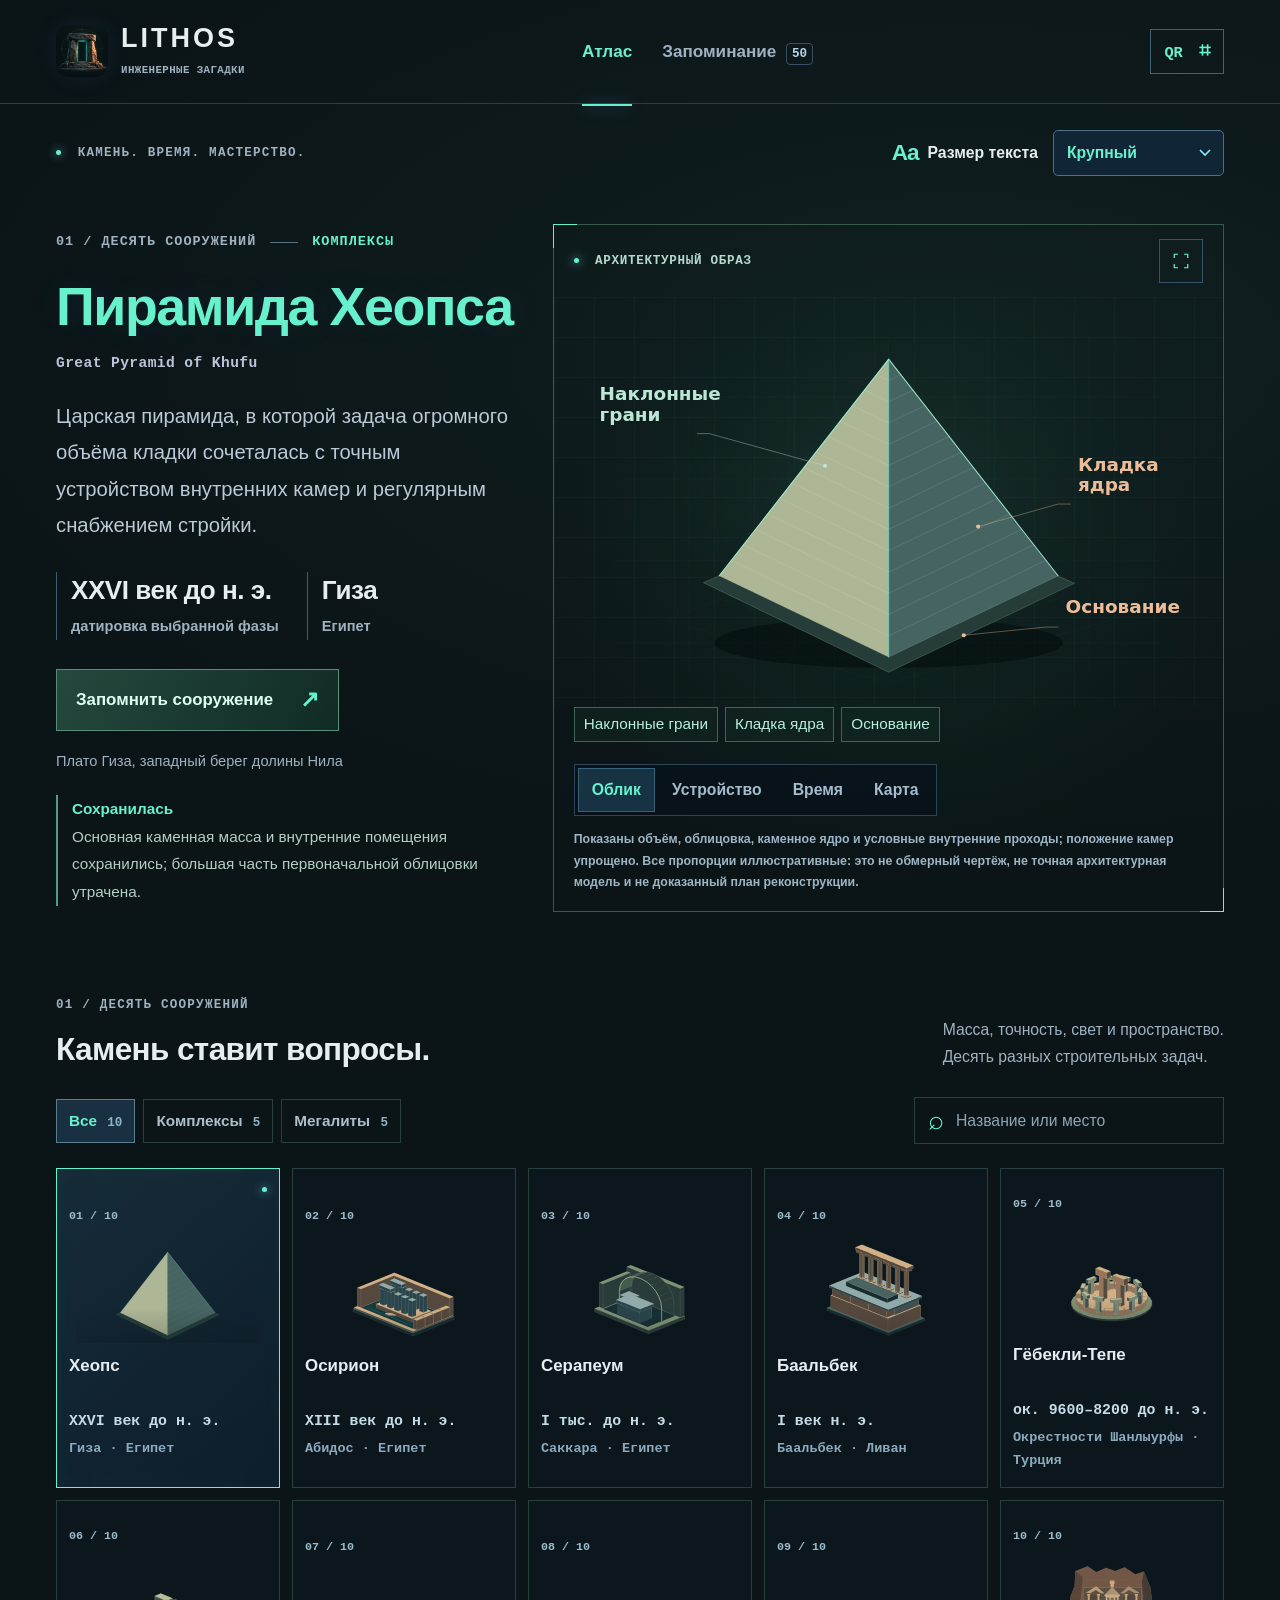
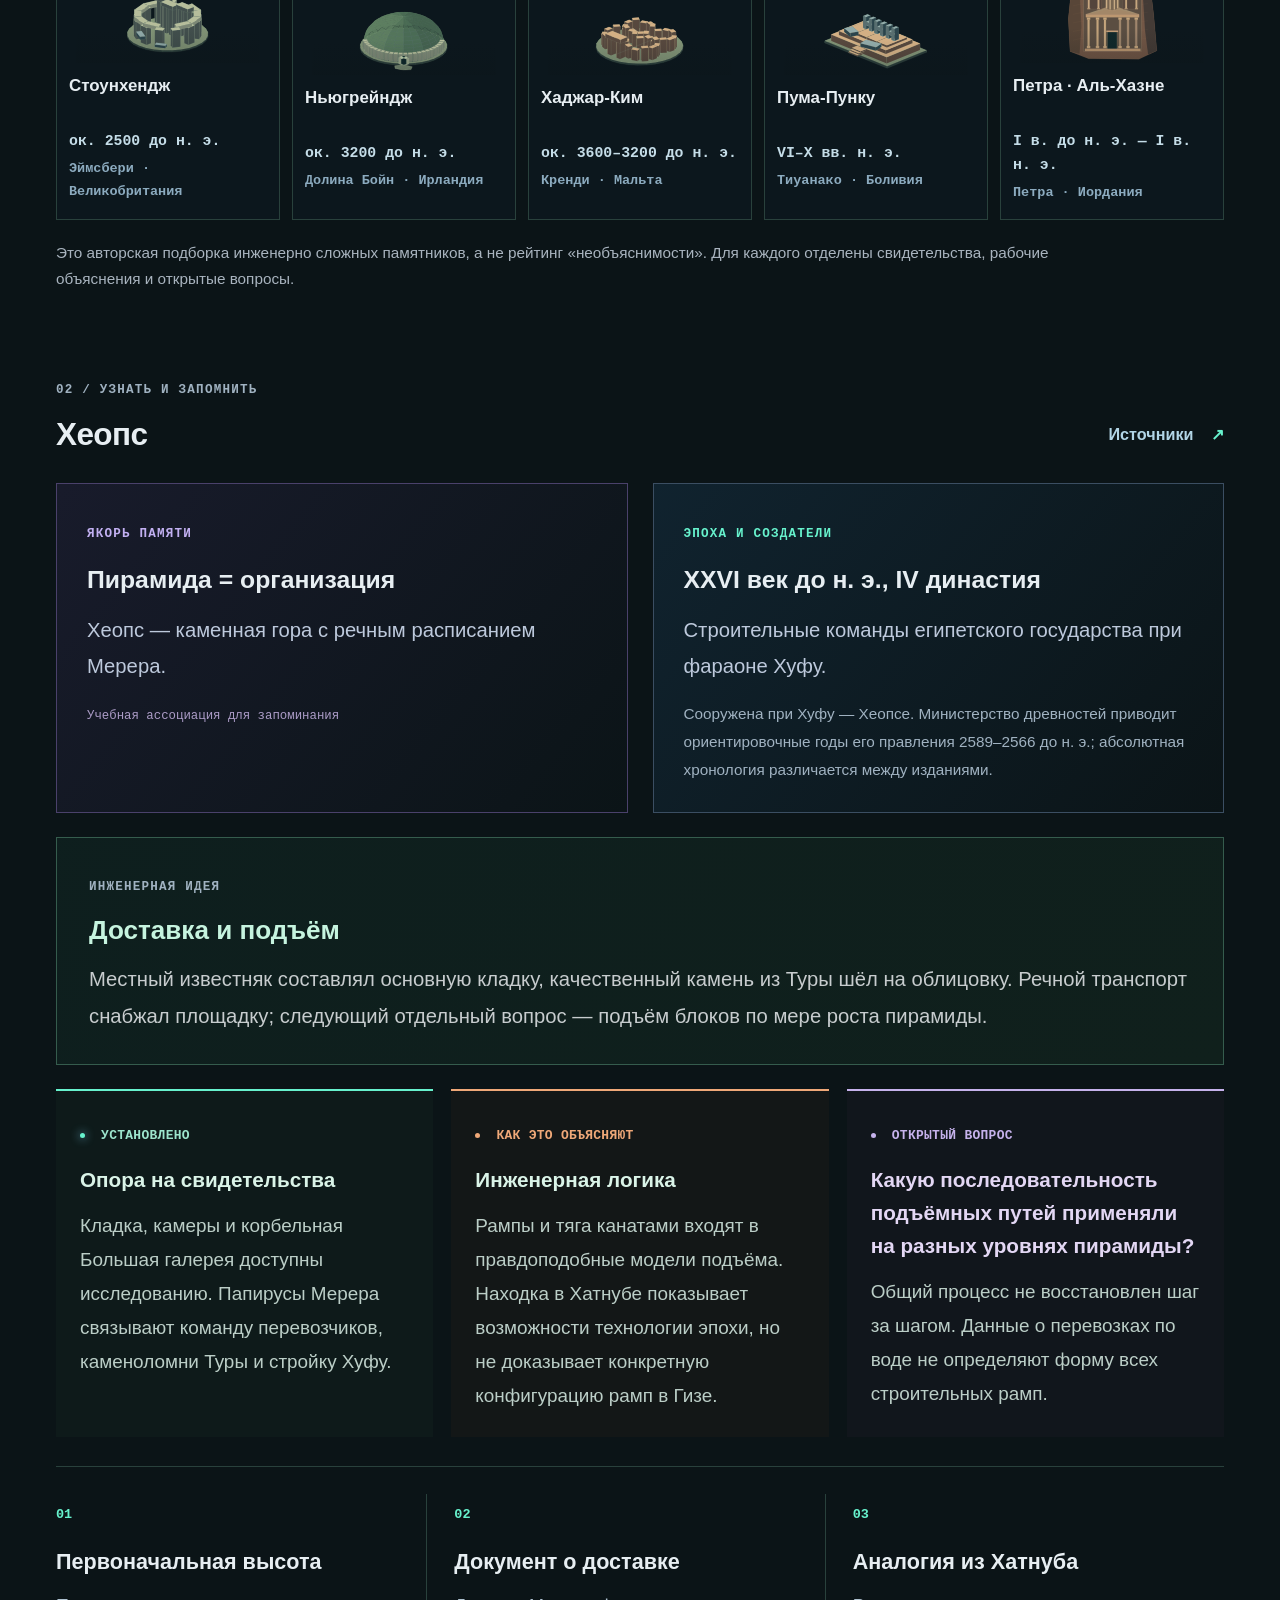
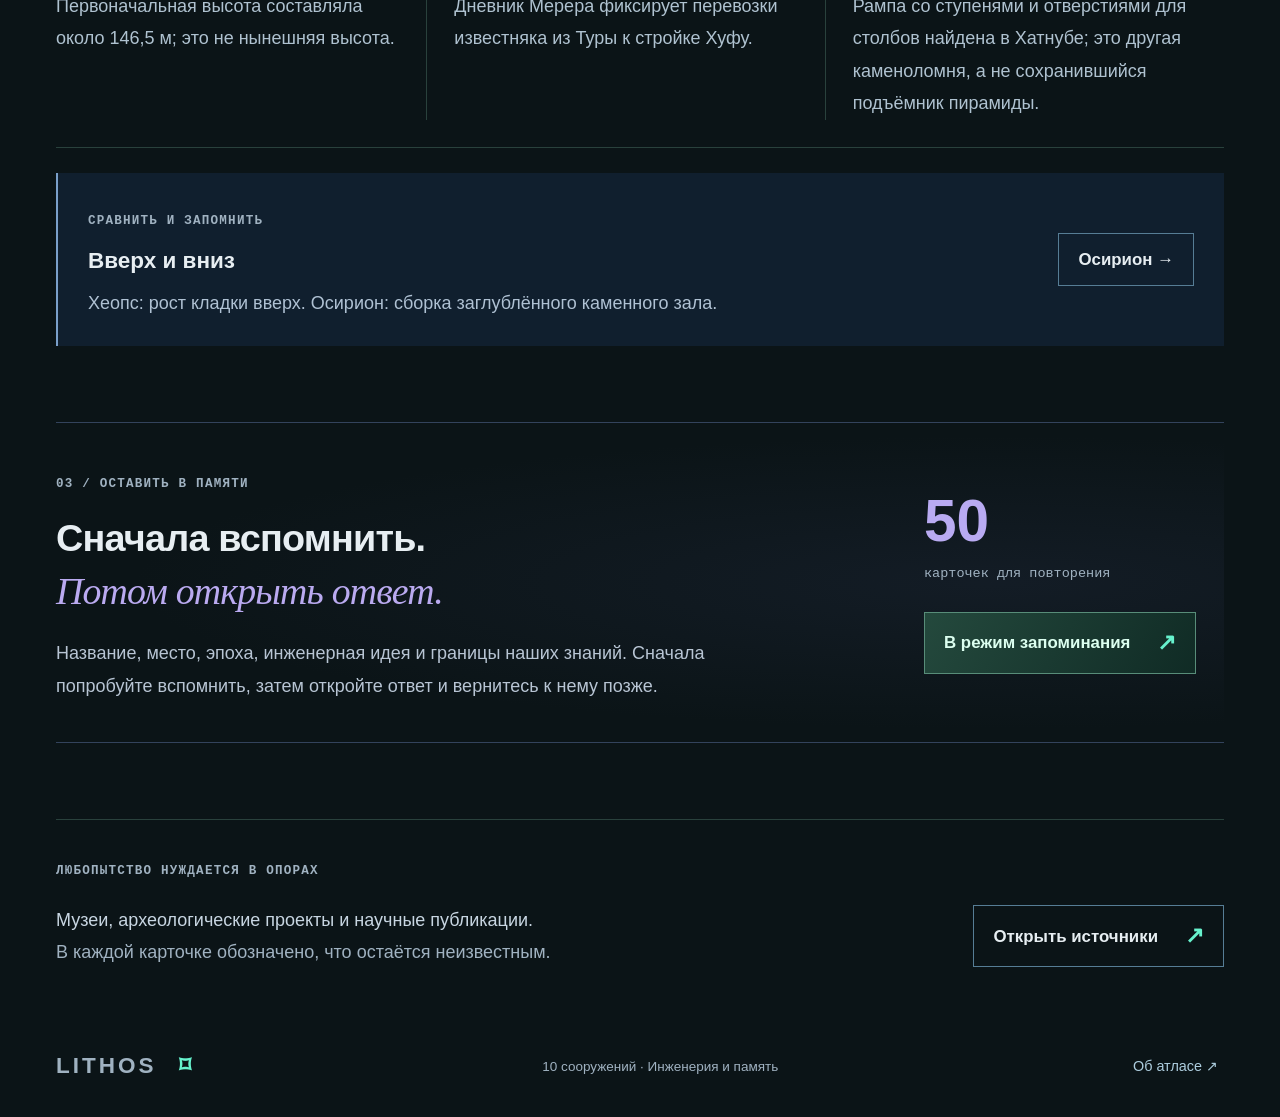
==== docs/index.html @ 7c053ec3 "Build LITHOS ancient engineering atlas with recall and diagrams" ====
<!doctype html>
<html lang="ru" data-text-size="large">
<head>
  <meta charset="utf-8"><meta name="viewport" content="width=device-width,initial-scale=1">
  <meta name="theme-color" content="#0b1417"><meta name="description" content="LITHOS — 10 инженерных загадок древности. Чертежи, доказательства, гипотезы и карточки для запоминания.">
  <meta name="application-name" content="LITHOS"><meta name="apple-mobile-web-app-title" content="LITHOS"><meta name="apple-mobile-web-app-capable" content="yes"><meta name="mobile-web-app-capable" content="yes">
  <link rel="icon" type="image/png" sizes="32x32" href="assets/favicon-32.png"><link rel="apple-touch-icon" sizes="180x180" href="assets/apple-touch-icon.png"><link rel="manifest" href="site.webmanifest">
  <title>LITHOS — Инженерные загадки древности</title>
  <script>try{const v=localStorage.getItem('lithos-text-size');if(['normal','large','xlarge'].includes(v))document.documentElement.dataset.textSize=v;}catch{}</script>
  <style>:root{color-scheme:dark;--bg:#0b1417;--panel:#12221f;--border:#29413c;--text:#e7eef2;--muted:#a0b2c1;--cyan:#67f2cd;--violet:#efa878;--amber:#b5df9e;--sans:-apple-system,BlinkMacSystemFont,"Segoe UI",Arial,sans-serif;--mono:Menlo,Consolas,"Liberation Mono",monospace;--serif:Georgia,"Times New Roman",serif}
*{box-sizing:border-box}html{font-size:16px;scroll-behavior:smooth;scroll-padding-top:30px;-webkit-text-size-adjust:100%;text-size-adjust:100%}html[data-text-size=large]{font-size:18px}html[data-text-size=xlarge]{font-size:20px}body{margin:0;background:var(--bg);color:var(--text);font-family:var(--sans);font-size:1.125rem;font-weight:500;line-height:1.75;-webkit-font-smoothing:antialiased;background-image:radial-gradient(ellipse 80% 500px at 75% 350px,#31736320,transparent)}button,input,select{font:inherit}button{color:inherit;background:none;border:0;cursor:pointer}a{color:inherit;text-decoration:none}button,a,select,input{-webkit-tap-highlight-color:transparent}button:focus-visible,a:focus-visible,select:focus-visible,input:focus-visible,[tabindex]:focus-visible{outline:2px solid var(--cyan);outline-offset:4px}button:disabled{cursor:default;opacity:.45}button[hidden],[hidden]{display:none!important}svg{display:block}::selection{background:#3b6a96;color:white}.skip-link{position:fixed;left:20px;top:-90px;background:var(--cyan);color:#0b1824;padding:12px 20px;z-index:100}.skip-link:focus{top:15px}.site-header{max-width:1560px;margin:auto;padding:24px 56px;display:flex;align-items:center;gap:35px;border-bottom:1px solid var(--border)}.brand{display:flex;align-items:center;gap:13px;flex-shrink:0}.app-icon{width:52px;height:52px;border-radius:13px;box-shadow:0 0 24px #458cca1c}.brand>span{font-size:1.5rem;font-weight:700;letter-spacing:4px;line-height:1.1}.brand small{display:block;font:600 .6rem/1.6 var(--mono);letter-spacing:1.2px;color:var(--muted);margin-top:8px}.main-nav{display:flex;align-items:center;justify-content:center;gap:30px;margin:auto;font-size:.95rem;font-weight:650}.main-nav button{position:relative;white-space:nowrap;padding:12px 0;color:var(--muted)}.main-nav .active{color:var(--cyan)}.main-nav .active:after{content:"";position:absolute;bottom:-28px;left:0;right:0;height:2px;background:var(--cyan);box-shadow:0 0 16px #7bddfe70}.nav-count{display:inline-grid;place-items:center;min-width:25px;padding:1px 5px;border:1px solid #394d66;color:#b5d5e9;border-radius:4px;margin-left:5px;font:600 .7rem/1.5 var(--mono)}.header-qr{font:650 .85rem var(--mono);padding:10px 13px;border:1px solid #446275;color:var(--cyan);white-space:nowrap}.header-qr span{font-size:1.1rem;padding-left:7px}main{max-width:1440px;margin:auto;padding:0 56px}.utility-bar{display:flex;align-items:center;justify-content:space-between;gap:25px;padding:26px 0 35px}.eyebrow{font:650 .7rem/1.75 var(--mono);letter-spacing:1.2px;color:var(--muted)}.eyebrow i,.viewer-top i{display:inline-block;width:5px;height:5px;vertical-align:middle;margin-right:8px;border-radius:50%;background:var(--cyan);box-shadow:0 0 10px #7fdbff}.reading-controls{display:flex;align-items:center;gap:15px}.reading-controls label{display:flex;align-items:center;gap:9px;font-size:.875rem;font-weight:650;white-space:nowrap}.reading-controls b{font-size:1.25rem;letter-spacing:-1px;color:var(--cyan)}select{font:600 .875rem/1.45 var(--sans);color:var(--cyan);background-color:#102535;border:1px solid #4c7085;border-radius:5px;min-height:46px;padding:10px 34px 10px 13px;max-width:100%;appearance:none;-webkit-appearance:none;background-image:url("data:image/svg+xml,%3Csvg xmlns='http://www.w3.org/2000/svg' width='12' height='8' viewBox='0 0 12 8'%3E%3Cpath d='m1 1 5 5 5-5' fill='none' stroke='%2382e9f7' stroke-width='1.7'/%3E%3C/svg%3E");background-repeat:no-repeat;background-position:right 12px center;background-size:12px 8px}.hero{display:grid;grid-template-columns:minmax(310px,.9fr) minmax(0,1.3fr);gap:32px;align-items:center;min-height:540px}.hero-copy{padding:20px 0}.wonder-meta{font:600 .75rem/1.65 var(--mono);color:var(--cyan);letter-spacing:1px;display:flex;gap:14px;align-items:center;flex-wrap:wrap}.wonder-meta>span:first-child{color:var(--muted)}.wonder-meta i{width:28px;height:1px;background:#567386}h1{font-size:clamp(3rem,5.8vw,4.75rem);line-height:1.15;font-weight:650;letter-spacing:-2.5px;margin:23px 0 13px;color:var(--cyan);text-shadow:0 0 35px #78dfff16}h1.long-title{font-size:clamp(2.25rem,4.2vw,3.6rem);letter-spacing:-1.4px}.wonder-english{font:550 .8125rem/1.75 var(--mono);color:#bbc5da;letter-spacing:.4px;margin:0 0 21px}.hero-summary{font-size:1.125rem;line-height:1.8;color:#bac9d5;max-width:510px;margin:0}.hero-stats{display:flex;flex-wrap:wrap;gap:28px;margin:29px 0}.hero-stats>div{border-left:1px solid #3b5f70;padding-left:14px;min-width:0}.hero-stats strong{display:block;font-size:1.8rem;line-height:1.4;letter-spacing:-.5px;font-weight:650;white-space:nowrap}.hero-stats span{display:block;font:550 .7rem/1.75 var(--mono);color:var(--muted);margin-top:5px;max-width:210px}.primary-button,.secondary-button{display:inline-flex;align-items:center;justify-content:space-between;gap:27px;min-height:50px;padding:12px 19px;border:1px solid #567d95;font-size:.9375rem;font-weight:650;line-height:1.6;text-align:left}.primary-button{background:linear-gradient(125deg,#1c3a4c,#132630);color:#d1f4fa}.primary-button>span,.secondary-button>span{font-size:1.25rem;color:var(--cyan)}.primary-button:hover,.secondary-button:hover{border-color:var(--cyan);background-color:#18364b;box-shadow:0 0 24px #6acafa12}.hero-location{font-size:.8125rem;color:var(--muted);line-height:1.7;max-width:490px;margin:18px 0 0}.viewer{border:1px solid #2b4b60;background:radial-gradient(ellipse at 50% 50%,#14375633,transparent 65%);position:relative;isolation:isolate;min-width:0}.viewer:before,.viewer:after{content:"";position:absolute;width:23px;height:23px;border-color:var(--cyan);pointer-events:none}.viewer:before{top:-1px;left:-1px;border-top:1px solid;border-left:1px solid}.viewer:after{right:-1px;bottom:-1px;border-right:1px solid;border-bottom:1px solid}.viewer-top{display:flex;align-items:center;justify-content:space-between;gap:15px;padding:14px 20px;font:650 .7rem/1.65 var(--mono);letter-spacing:.7px;color:#b0d3e0}.icon-button{display:grid;place-items:center;flex-shrink:0;width:42px;height:42px;border:1px solid #365369;color:var(--cyan);line-height:1}.icon-button svg{width:18px;stroke:currentColor;stroke-width:1.6;fill:none}.icon-button:hover{background:#1a3247}.viewer-content{height:410px;min-height:0;overflow:hidden;position:relative;background-image:linear-gradient(#8ac0e406 1px,transparent 1px),linear-gradient(90deg,#8ac0e406 1px,transparent 1px);background-size:40px 40px}.viewer-content>svg{width:100%;height:100%}.viewer-bottom{display:flex;align-items:center;justify-content:space-between;gap:18px;padding:10px 20px 13px;flex-wrap:wrap}.view-tabs{display:flex;background:#08111bbb;border:1px solid #2c4556;padding:3px;gap:3px}.view-tabs button{font-size:.875rem;font-weight:650;line-height:1.5;color:#a4bccb;padding:9px 17px;border:1px solid transparent;min-height:42px;white-space:nowrap}.view-tabs .active{background:#163243;border-color:#386279;color:var(--cyan)}.viewer-code{font:600 .65rem/1.65 var(--mono);letter-spacing:1px;color:#8faabc}.viewer-note{font-size:.6875rem;line-height:1.75;font-weight:550;color:#9db5c4;margin:0;padding:0 20px 17px}.viewer.expanded{position:fixed;inset:18px;z-index:50;background:var(--bg);box-shadow:0 0 0 35px #030711e8;display:flex;flex-direction:column}.expanded .viewer-content{flex:1;height:auto}.expanded .viewer-bottom,.expanded .viewer-note{width:100%;max-width:900px;align-self:center}.section-heading{display:flex;align-items:flex-end;justify-content:space-between;gap:25px;margin-bottom:27px}.section-heading h2{font-size:1.75rem;font-weight:650;line-height:1.35;letter-spacing:-.6px;margin:9px 0 0}.section-heading>p{font-size:.875rem;line-height:1.7;color:var(--muted);margin:0}.collection{padding-top:58px}.collection-toolbar{display:flex;justify-content:space-between;gap:25px;align-items:center;margin-bottom:24px}.range-filters{display:flex;gap:8px;flex-wrap:wrap}.range-filters button{font-size:.85rem;font-weight:600;white-space:nowrap;padding:8px 12px;border:1px solid var(--border);min-height:42px;color:#adbfcd}.range-filters span{font:600 .7rem var(--mono);color:#8cb3cb;margin-left:6px}.range-filters .active{border-color:#587f91;background:#193042;color:var(--cyan)}.search{display:flex;align-items:center;border:1px solid var(--border);padding:6px 13px;gap:10px;max-width:310px;width:100%}.search span{font-size:1.5rem;line-height:1;color:var(--cyan)}.search input{font-size:.875rem;width:100%;min-width:0;border:0;background:none;color:var(--text);outline:none;min-height:33px}.search:focus-within{border-color:var(--cyan)}.search input::placeholder{color:#8ca6b7}.wonder-grid{display:grid;grid-template-columns:repeat(7,minmax(0,1fr));gap:12px}.wonder-card{border:1px solid var(--border);background:#0e1a248c;padding:14px 12px;text-align:left;position:relative;min-width:0;transition:background .15s,border-color .15s}.wonder-card:hover{background:#172c3b;border-color:#49758f}.wonder-card.selected{border-color:#6eafc2;background:linear-gradient(140deg,#1d3b4e99,#0d1d2b)}.wonder-card.selected:after{content:"";position:absolute;right:12px;top:18px;width:5px;height:5px;border-radius:50%;background:var(--cyan);box-shadow:0 0 10px #73dffe}.wonder-card-number{font:600 .65rem var(--mono);color:#9dbbcc}.wonder-card-visual{height:68px;margin:3px 0 11px}.wonder-card-visual svg{width:100%;height:100%}.wonder-card-name{font-size:.825rem;font-weight:650;line-height:1.45;display:block;min-height:2.9em}.wonder-card-alt{font:600 .72rem/1.6 var(--mono);display:block;color:#c5dde8;margin-top:7px}.wonder-card-range{font:550 .6rem/1.7 var(--mono);color:#8cabbf;display:block;margin-top:4px;letter-spacing:.4px}.empty-search{padding:35px 20px;border:1px solid var(--border);text-align:center;font-size:1rem;color:var(--muted)}.empty-search button{color:var(--cyan);text-decoration:underline;margin-left:10px}.wonder-details{padding-top:76px}.text-button{font-size:.9rem;font-weight:650;line-height:1.6;color:#b2d5e6;padding:8px 0}.text-button>span{margin-left:13px;color:var(--cyan)}.insight-grid{display:grid;grid-template-columns:1fr 1fr;gap:25px}.memory-anchor,.historical-context{padding:29px 30px;border:1px solid #4a416b;background:linear-gradient(130deg,#29244570,transparent)}.memory-anchor .eyebrow{color:#c2b0f2}.historical-context{border-color:#3b4e62;background:linear-gradient(130deg,#16344a77,transparent)}.historical-context .eyebrow{color:var(--cyan)}.insight-grid h3{font-size:1.375rem;font-weight:650;line-height:1.5;margin:13px 0}.insight-grid p{font-size:1.125rem;line-height:1.8;color:#bdc9dc;margin:0}.memory-anchor small{font:500 .6875rem/1.8 var(--mono);color:#ac9cc7;display:block;margin-top:21px}.historical-context .history-note{font-size:.85rem;margin-top:16px;color:var(--muted)}.facts-grid{display:grid;grid-template-columns:repeat(3,1fr);gap:27px;border-top:1px solid var(--border);border-bottom:1px solid var(--border);margin-top:29px;padding:27px 0}.fact-item{border-right:1px solid var(--border);padding-right:26px}.fact-item:last-child{border-right:0;padding-right:0}.fact-item>span{font:600 .75rem var(--mono);color:var(--cyan)}.fact-item h3{font-size:1.2rem;font-weight:650;line-height:1.5;margin:16px 0 12px}.fact-item p{font-size:1rem;line-height:1.8;color:#afc2d0;margin:0}.pair-panel{display:flex;align-items:center;justify-content:space-between;gap:28px;padding:27px 30px;background:#101f2e;border-left:2px solid #7a9fc9;margin-top:25px}.pair-panel>div{flex:1;min-width:0}.pair-panel h3{font-size:1.25rem;line-height:1.5;margin:9px 0;font-weight:650}.pair-panel p{font-size:1rem;line-height:1.8;color:#afc1d3;margin:0}.pair-panel button{max-width:280px;flex-shrink:0}.learn-invite{display:flex;justify-content:space-between;align-items:center;gap:60px;border-top:1px solid #33435c;border-bottom:1px solid #33435c;padding:40px 0;margin:76px 0;background:radial-gradient(ellipse at 80% 50%,#2730494a,transparent 65%)}.learn-invite>div:first-child{max-width:690px}.learn-invite h2{font-size:2.1rem;font-weight:600;line-height:1.4;letter-spacing:-.8px;margin:13px 0 20px}.learn-invite em{font-family:var(--serif);color:#baaaf0;font-weight:500}.learn-invite p{font-size:1rem;line-height:1.8;color:#b8c5d4;margin:0}.invite-action{display:flex;align-items:flex-start;flex-direction:column;min-width:300px}.invite-count{font-size:3.25rem;font-weight:600;line-height:1;color:#b9abf2}.invite-label{font:500 .75rem/1.8 var(--mono);color:var(--muted);margin:12px 0 25px}.source-strip{border-top:1px solid var(--border);padding:30px 0;margin:60px 0 30px}.source-strip>div{display:flex;justify-content:space-between;align-items:center;gap:30px}.source-strip p{font-size:1rem;line-height:1.8;color:#c8d6e2}.source-strip p span{color:var(--muted)}.source-strip button{flex-shrink:0}footer{max-width:1440px;margin:auto;padding:0 56px 30px;display:flex;align-items:center;justify-content:space-between;gap:25px;font-size:.75rem;color:var(--muted);line-height:1.8}.footer-brand{font-size:1.25rem;font-weight:650;letter-spacing:3px;display:flex;align-items:center;gap:22px}.footer-brand span{color:var(--cyan)}footer button{font-size:.8rem;color:#adcdde}.learn-heading{padding:20px 0 30px}.learn-heading h1{color:#e6eef9;font-size:clamp(2.8rem,5.3vw,4rem);margin:14px 0 20px}.learn-heading h1 em{font-family:var(--serif);color:#b9a9ee;font-weight:500}.learn-heading>p{font-size:1.125rem;color:#b8c6d6;line-height:1.8;max-width:790px;margin:0}.study-stats{display:grid;grid-template-columns:repeat(3,1fr);border-top:1px solid var(--border);border-bottom:1px solid var(--border);padding:27px 0;gap:27px}.study-stats>div{border-left:1px solid #3a536b;padding-left:21px}.study-stats strong{display:block;font-size:2.1rem;font-weight:600;line-height:1.3}.study-stats span{font-size:.85rem;color:var(--muted);display:block;margin-top:7px}.study-stats>div:first-child strong{color:var(--cyan)}.review-setup{background:#111e2c;border:1px solid #2f4358;padding:29px 31px;margin-top:30px}.setup-fields{display:grid;grid-template-columns:1fr 1fr;gap:27px}.setup-fields label{font-size:.875rem;font-weight:600;color:#afc1d0}.setup-fields select{display:block;width:100%;margin-top:10px;color:#d7eaf7}.start-review{display:flex;align-items:center;justify-content:space-between;gap:25px;border-top:1px solid #2d4054;margin-top:27px;padding-top:25px}.start-review h2{font-size:1.375rem;font-weight:650;line-height:1.5;margin:0 0 8px}.start-review p{font-size:.95rem;color:#acbfd0;line-height:1.7;margin:0;max-width:660px}.start-review .primary-button{flex-shrink:0}.review-setup>.text-button{margin-top:18px}.study-method{display:grid;grid-template-columns:repeat(3,1fr);gap:32px;padding-top:40px}.study-method>div>span{font:600 .8rem var(--mono);color:var(--violet)}.study-method h3{font-size:1.25rem;line-height:1.5;margin:13px 0 9px;font-weight:650}.study-method p{font-size:1rem;color:#afc0d0;line-height:1.8;margin:0}.review-session{max-width:890px;margin:0 auto}.session-top{display:flex;align-items:center;justify-content:space-between;gap:20px;margin-bottom:17px}.session-top>span{font:600 .8rem/1.7 var(--mono);color:#b3c9dc}.session-progress{height:3px;background:#243246;margin-bottom:23px}.session-progress>span{display:block;height:100%;background:linear-gradient(90deg,var(--cyan),var(--violet));transition:width .2s}.flashcard{min-height:450px;text-align:center;padding:38px 45px;border:1px solid #476479;background:radial-gradient(ellipse at 50% 0,#21344d77,transparent 75%),#101b2a;box-shadow:0 0 40px #060d191a;display:flex;flex-direction:column;justify-content:center}.flashcard>.eyebrow{color:#acc5dc}.card-motif{color:#7cdcef;font:3.2rem/1 var(--serif);margin:22px 0 12px;text-shadow:0 0 25px #82dbff44}.flashcard h2{font-size:1.7rem;font-weight:650;line-height:1.5;letter-spacing:-.5px;margin:15px auto;max-width:720px}.flashcard #card-hint{font-size:1rem;line-height:1.8;max-width:620px;color:#a9bfce;margin:17px auto 27px}.flashcard .primary-button{margin:0 auto;gap:40px}.flashcard #card-answer{font-size:2.1rem;color:var(--cyan);line-height:1.4}.answer-detail{font-size:1.125rem;color:#c3d4e2;line-height:1.8}.answer-anchor{border-top:1px solid #3c3859;text-align:left;padding-top:19px;margin:22px 0 12px}.answer-anchor>span{font:650 .75rem var(--mono);color:var(--violet);letter-spacing:1px}.answer-anchor p{font-size:1rem;line-height:1.8;color:#c6beda;margin:8px 0 0}.rating-buttons{display:grid;grid-template-columns:repeat(3,1fr);gap:13px;margin-top:20px}.rating-buttons button{padding:18px 12px;border:1px solid #46506a;background:#111f30;min-width:0}.rating-buttons button:first-child{border-color:#77613e;background:#2b241d}.rating-buttons button:last-child{border-color:#546194;background:#1c263f}.rating-buttons button:hover{border-color:var(--cyan)}.rating-buttons strong{display:block;font-size:1.0625rem;line-height:1.5;font-weight:650}.rating-buttons span{display:block;font-size:.8rem;line-height:1.6;color:#a8becf;margin-top:5px}.rating-buttons button:first-child span{color:#d2b791}.study-footnote{font-size:.8rem;line-height:1.8;color:#94afc2;margin:21px 0 0}.review-complete{text-align:center;border:1px solid #34596b;padding:45px 35px;background:#11211f;max-width:840px;margin:auto}.finish-symbol{color:var(--cyan);font-size:3rem}.review-complete h2{font-size:2rem;font-weight:650;line-height:1.4}.review-complete p{font-size:1.125rem;line-height:1.8;color:#b4c8d7}.review-complete button{margin:18px auto 0}.height-chart{height:100%;overflow-y:auto;padding:8px 20px 15px;scrollbar-width:thin;scrollbar-color:#467590 #0b1724}.chart-intro{font-size:.75rem;color:var(--muted);line-height:1.7;margin:0 0 13px}.height-row{display:grid;grid-template-columns:minmax(105px,1.4fr) minmax(20px,1fr) auto;align-items:center;gap:13px;border-bottom:1px solid #243c4d;min-height:44px;width:100%;padding:9px 0;text-align:left}.height-row .chart-name{font-size:.8rem;font-weight:600;line-height:1.5}.height-row .chart-value{font:600 .7rem var(--mono);color:#afcede;white-space:nowrap}.bar-track{height:5px;background:#233346;display:block}.bar-track i{display:block;min-width:3px;height:100%;background:#617695}.height-row.active{color:var(--cyan)}.height-row.active .bar-track i{background:var(--cyan);box-shadow:0 0 13px #84dcff33}.map-dot{cursor:pointer}.map-dot .map-hit{fill:transparent}.map-dot .map-badge{fill:#102b24;stroke:#589783;stroke-width:1.4}.map-dot text{font:700 23px var(--sans);text-anchor:middle;dominant-baseline:middle;fill:#dcf6eb;pointer-events:none}.map-dot.active .map-badge{fill:#4c3b27;stroke:var(--amber);stroke-width:2}.map-dot:focus-visible .map-badge{stroke:white;stroke-width:3}.map-caption{font:600 20px var(--mono);fill:#a4c9be;letter-spacing:1px}.map-degree{font:500 17px var(--mono);fill:#7fa699}dialog{background:#11211f;color:var(--text);border:1px solid #466579;padding:30px 34px;max-width:860px;width:calc(100% - 30px);max-height:88dvh;box-shadow:0 0 90px #0008}dialog::backdrop{background:#020c0be8;backdrop-filter:blur(8px)}.dialog-top{display:flex;align-items:center;justify-content:space-between;gap:15px}dialog h2{font-size:1.8rem;font-weight:650;line-height:1.4;margin:22px 0}dialog>p{font-size:1rem;line-height:1.8;color:#bbccda}.source-group{border-top:1px solid var(--border);padding-top:18px;margin-top:25px}.source-group h3{font-size:1.3rem;font-weight:650;margin:5px 0 15px}.source-link{display:block;border-left:1px solid #52748f;padding-left:16px;margin:18px 0}.source-link strong{display:block;font-size:.9375rem;line-height:1.75;color:var(--cyan);font-weight:650}.source-link span{display:block;font-size:.875rem;color:#a3bbcd;line-height:1.75;margin-top:5px}.source-link:hover strong{text-decoration:underline}.source-policy{font-size:.8rem;line-height:1.85;border-top:1px solid var(--border);padding-top:20px;margin-top:28px}.height-note{font-size:.85rem;color:#b6c8d8;line-height:1.8}.qr-art{background:white;max-width:270px;margin:23px auto}.qr-art svg{width:100%;height:auto}#qr-dialog{max-width:490px;text-align:center}#qr-dialog .dialog-top{text-align:left}#qr-dialog>p{font-size:1rem}.qr-url{display:block;font:600 .8rem/1.8 var(--mono);color:var(--cyan);overflow-wrap:anywhere;margin:21px 0}#qr-dialog>.secondary-button{margin:0 auto}.toast{position:fixed;left:50%;bottom:24px;transform:translate(-50%,20px);padding:12px 23px;border:1px solid #567993;background:#132c3d;color:#dbf2ff;opacity:0;pointer-events:none;transition:.2s;z-index:100;font-size:.9rem;text-align:center;max-width:calc(100% - 32px)}.toast.show{opacity:1;transform:translate(-50%,0)}
@media(min-width:1500px){.viewer-content{height:450px}}
@media(max-width:1200px){.site-header{padding:23px 35px;gap:24px}main{padding:0 35px}.hero{grid-template-columns:minmax(280px,.95fr) minmax(0,1.05fr);gap:24px}.hero-stats{gap:19px}.hero-stats strong{font-size:1.6rem}.viewer-content{height:380px}.viewer-top{font-size:.65rem}.viewer-bottom{padding:12px 14px}.viewer-code{display:none}.wonder-grid{grid-template-columns:repeat(4,minmax(0,1fr))}.wonder-card-name{font-size:.925rem}.wonder-card-visual{height:72px}.wonder-card-range{font-size:.6875rem}.wonder-card-alt{font-size:.8rem}.pair-panel{flex-wrap:wrap}.pair-panel button{max-width:none}.learn-invite{gap:35px}.invite-action{min-width:260px}footer{padding:0 35px 30px}.main-nav{gap:24px}.hero-location{font-size:.8rem}.hero-summary{font-size:1.0625rem}}
@media(max-width:1000px){.hero{grid-template-columns:1fr;gap:26px}.hero-copy{padding-top:10px;max-width:850px}.hero h1{font-size:3.9rem}.hero h1.long-title{font-size:3rem}.hero-summary{font-size:1.125rem;max-width:750px}.hero-stats{gap:40px}.hero-stats strong{font-size:2rem}.hero-location{max-width:750px}.viewer-content{height:470px}.viewer-bottom{justify-content:space-between;padding:10px 20px 17px}.viewer-code{display:block}.section-heading{flex-wrap:wrap}.section-heading>p br{display:none}.collection-toolbar{flex-wrap:wrap}.search{max-width:340px}.facts-grid{grid-template-columns:1fr;gap:0;padding:0}.fact-item{border-right:0;border-bottom:1px solid var(--border);padding:26px 0}.fact-item:last-child{border-bottom:0;padding:26px 0}.fact-item h3{margin-top:9px}.fact-item p{font-size:1.125rem}.learn-invite{gap:35px;align-items:flex-start}.learn-invite h2{font-size:1.8rem}.invite-action{min-width:230px}.invite-action .primary-button{font-size:.875rem;padding:12px 15px;gap:17px}.start-review{flex-wrap:wrap}.study-method{gap:23px}.source-strip>div{flex-wrap:wrap}.brand small{font-size:.55rem}.main-nav{font-size:.875rem;gap:20px}.study-stats span{font-size:.8rem}.insight-grid{gap:20px}.memory-anchor,.historical-context{padding:25px}.height-row{grid-template-columns:minmax(130px,1.1fr) 2fr auto}.height-row .chart-name{font-size:1rem}.height-row .chart-value{font-size:.8rem}.chart-intro{font-size:.8rem}}
@media(max-width:760px){.site-header{padding:19px 25px;gap:18px;flex-wrap:wrap}.brand>span{font-size:1.45rem}.brand small{display:none}.app-icon{width:46px;height:46px;border-radius:12px}.main-nav{order:3;flex-basis:100%;justify-content:space-between;margin:0;gap:20px}.main-nav .active:after{bottom:-19px}.header-qr{margin-left:auto}.utility-bar{padding:24px 0 28px;flex-wrap:wrap;gap:18px}.utility-caption{font-size:.6875rem}.reading-controls{margin-left:auto}.hero h1{font-size:3.4rem}.hero h1.long-title{font-size:2.65rem}.wonder-grid{grid-template-columns:repeat(3,minmax(0,1fr))}.wonder-card-name{font-size:.825rem}.wonder-card-range{font-size:.625rem}.section-heading h2{font-size:1.6rem}.collection-toolbar{gap:18px}.search{max-width:100%}.insight-grid{grid-template-columns:1fr}.pair-panel{padding:24px}.learn-invite{flex-direction:column}.invite-action{width:100%;min-width:0;display:grid;grid-template-columns:auto 1fr;gap:8px 20px;align-items:center}.invite-label{margin:0;max-width:230px}.invite-action .primary-button{grid-column:1/-1;justify-self:start;margin-top:16px;font-size:1rem}.source-strip button{max-width:100%}.study-method{grid-template-columns:1fr;gap:25px}.study-method h3{margin:8px 0}.study-stats{gap:15px}.study-stats>div{padding-left:15px}.study-stats span{font-size:.75rem}.setup-fields{grid-template-columns:1fr;gap:20px}.flashcard{padding:32px;min-height:430px}.review-setup{padding:25px}.flashcard h2{font-size:1.5rem}.flashcard #card-answer{font-size:1.8rem}footer{flex-wrap:wrap;gap:18px}.viewer-content{height:410px}}
@media(max-width:500px){main{padding:0 20px}.site-header{padding:18px 20px}.brand>span{font-size:26px;letter-spacing:3px}.app-icon{width:45px;height:45px}.main-nav{font-size:.9375rem;gap:16px}.nav-count{font-size:.7rem}.reading-controls{justify-content:space-between;gap:12px;width:100%;flex-wrap:wrap}.reading-controls label{font-size:.875rem}.reading-controls select{font-size:.875rem}.utility-bar{gap:14px}.hero{gap:24px}.hero-copy{padding:0}.wonder-meta{font-size:.75rem;gap:10px}.hero h1{font-size:clamp(2.6rem,12.2vw,3.7rem);letter-spacing:-1.5px;margin:19px 0 10px}.hero h1.long-title{font-size:clamp(2rem,9.2vw,2.75rem);letter-spacing:-1.2px}.wonder-english{font-size:.75rem}.hero-summary{font-size:1.125rem;line-height:1.8}.hero-stats{gap:28px;margin:26px 0}.hero-stats strong{font-size:1.75rem}.hero-stats span{font-size:.6875rem;max-width:155px}.hero-stats>div{padding-left:12px}.primary-button,.secondary-button{font-size:1rem;gap:22px}.hero-location{font-size:.8125rem}.viewer-top{padding:13px 14px;font-size:.625rem;gap:10px}.viewer-content{height:290px}.viewer-bottom{padding:10px 12px 14px;justify-content:center}.viewer-code{display:none}.view-tabs{width:100%;justify-content:center}.view-tabs button{flex:1;padding:9px 12px;font-size:.875rem}.viewer-note{font-size:.6875rem;padding:0 15px 16px}.viewer.expanded{inset:10px;overflow:auto}.expanded .viewer-content{min-height:280px;flex:1 0 280px}.expanded .viewer-top{font-size:.7rem}.expanded .viewer-note,.expanded .viewer-bottom{flex-shrink:0}.collection{padding-top:46px}.section-heading{align-items:flex-start;gap:18px;margin-bottom:24px}.section-heading h2{font-size:1.625rem}.section-heading .eyebrow{font-size:.6875rem}.section-heading>p{font-size:.875rem}.range-filters{gap:8px}.range-filters button{font-size:.8rem;padding:8px 10px}.range-filters span{font-size:.7rem;margin-left:4px}.wonder-grid{grid-template-columns:repeat(2,minmax(0,1fr));gap:12px}.wonder-card{padding:15px 13px}.wonder-card-name{font-size:.875rem;min-height:2.9em}.wonder-card-alt{font-size:.8rem}.wonder-card-number{font-size:.7rem}.wonder-card-range{font-size:.6rem;letter-spacing:.1px}.wonder-card-visual{height:75px;margin:7px 0 12px}.wonder-details{padding-top:55px}.memory-anchor,.historical-context{padding:25px 23px}.insight-grid h3{font-size:1.35rem}.insight-grid p{font-size:1.125rem}.facts-grid{margin-top:23px}.fact-item h3{font-size:1.25rem}.pair-panel{padding:22px;gap:22px}.pair-panel h3{font-size:1.25rem}.pair-panel p{font-size:1.125rem}.pair-panel button{font-size:.9375rem}.learn-invite{padding:30px 0;margin:54px 0}.learn-invite h2{font-size:1.85rem}.learn-invite p{font-size:1.125rem}.source-strip{margin:45px 0 28px}.source-strip .eyebrow{font-size:.625rem}.source-strip p{font-size:1rem}.source-strip>div{gap:14px}footer{padding:0 20px 28px}.footer-brand{font-size:1.2rem}footer>span{width:100%;order:3;font-size:.75rem}footer button{margin-left:auto}.learn-heading{padding-top:7px}.learn-heading h1{font-size:2.4rem;letter-spacing:-1px}.learn-heading h1 em{display:block}.learn-heading>p{font-size:1.125rem}.study-stats{gap:18px;grid-template-columns:1fr 1fr}.study-stats>div:last-child{grid-column:1/-1;display:flex;align-items:center;gap:14px}.study-stats>div:last-child strong{font-size:1.25rem}.study-stats>div:last-child span{margin-top:0}.study-stats strong{font-size:2rem}.study-stats span{font-size:.8125rem}.review-setup{padding:24px 20px}.setup-fields label{font-size:.875rem}.setup-fields select{font-size:.875rem;width:100%;min-width:0}.start-review h2{font-size:1.375rem}.start-review p{font-size:1rem}.review-setup>.text-button{font-size:.875rem;text-align:left}.start-review .primary-button{font-size:1rem;width:100%;gap:15px}.study-method p{font-size:1.125rem}.flashcard{padding:27px 22px;min-height:420px}.flashcard>.eyebrow{font-size:.7rem}.flashcard h2{font-size:1.45rem}.flashcard #card-question{overflow-wrap:normal}.flashcard #card-hint{font-size:1rem}.flashcard .primary-button{font-size:.9375rem;gap:18px}.flashcard #card-answer{font-size:1.65rem;overflow-wrap:normal}.answer-detail{font-size:1.125rem}.answer-anchor p{font-size:1rem}.rating-buttons{gap:8px}.rating-buttons button{padding:16px 8px}.rating-buttons strong{font-size:.825rem}.rating-buttons span{font-size:.6875rem;line-height:1.7}.session-top .text-button{font-size:.875rem}.session-top>span{font-size:.6875rem;max-width:120px;text-align:right}.study-footnote{font-size:.75rem}.review-complete{padding:30px 20px}.review-complete h2{font-size:1.65rem}.review-complete p{font-size:1.125rem}.height-chart{padding:6px 14px 14px}.height-row{grid-template-columns:minmax(90px,1.2fr) minmax(12px,.8fr) auto;gap:9px;min-height:48px}.height-row .chart-name{font-size:.75rem}.height-row .chart-value{font-size:.625rem}.chart-intro{font-size:.6875rem}.map-dot text{font-size:31px}.map-dot .map-badge{r:24px}dialog{padding:24px 21px}dialog h2{font-size:1.5rem}dialog>p{font-size:1rem}.source-group h3{font-size:1.25rem}.source-link strong{font-size:.9375rem}.source-link span{font-size:.875rem}.qr-url{font-size:.75rem}.qr-art{max-width:255px}#qr-dialog>.secondary-button{font-size:.9375rem}.source-policy{font-size:.75rem}}
@media(max-width:370px){main{padding:0 15px}.site-header{padding:16px 15px}.main-nav{font-size:.875rem;gap:10px}.hero-stats{gap:22px}.hero-stats strong{font-size:1.55rem}.hero h1.long-title{font-size:1.9rem}.hero h1{font-size:2.45rem}.wonder-grid{grid-template-columns:1fr}.wonder-card{display:grid;grid-template-columns:80px minmax(0,1fr);gap:3px 15px}.wonder-card-number{grid-column:1/-1}.wonder-card-visual{grid-column:1;grid-row:2/5;height:65px;margin:8px 0}.wonder-card-name{grid-column:2;min-height:0;font-size:.95rem}.wonder-card-alt,.wonder-card-range{grid-column:2;margin:0}.wonder-card-range{font-size:.6875rem}.rating-buttons{grid-template-columns:1fr}.rating-buttons button{display:flex;align-items:center;justify-content:space-between;gap:12px;text-align:left;padding:15px 17px}.rating-buttons strong{font-size:1rem}.rating-buttons span{margin:0;font-size:.75rem}.viewer-content{height:265px}}
@media(min-width:1001px){html[data-text-size=xlarge] .hero{grid-template-columns:minmax(0,1fr) minmax(0,1.2fr)}html[data-text-size=xlarge] .wonder-grid{grid-template-columns:repeat(4,minmax(0,1fr))}html[data-text-size=xlarge] .wonder-card-name{font-size:.925rem}html[data-text-size=xlarge] .collection-toolbar{flex-wrap:wrap}html[data-text-size=xlarge] .learn-invite{flex-wrap:wrap}}
@media(prefers-reduced-motion:reduce){html{scroll-behavior:auto}*,*:before,*:after{transition:none!important;animation:none!important}}

/* Keep comparison text readable when buttons wrap on phones and tablets. */
.pair-panel>div{flex:1 1 360px}
.icon-button{min-width:44px;min-height:44px}
@media(max-width:760px){.pair-panel{flex-direction:column;align-items:stretch}.pair-panel>div{flex:auto}.pair-panel button{align-self:flex-start;max-width:100%;white-space:normal}}
/* Show the drawing early on a phone while keeping all explanatory text large. */
@media(max-width:760px){.hero{display:flex;flex-direction:column;gap:0}.hero-copy{display:contents}.hero .wonder-meta{order:0}.hero h1{order:1}.hero .wonder-english{order:2}.hero>.viewer{order:3;margin:18px 0 12px}.hero .hero-summary{order:4}.hero .hero-stats{order:5}.hero #remember-wonder{order:6;align-self:flex-start;max-width:100%}.hero .hero-location{order:7}}

/* LITHOS: architectural collection and clear evidence notes. */
.brand small{letter-spacing:.4px}
.wonder-grid{grid-template-columns:repeat(4,minmax(0,1fr))}
.wonder-card-name{font-size:1rem;min-height:2.9em}
.wonder-card-visual{height:110px}
.wonder-card-alt{font-size:.825rem}
.wonder-card-range{font-size:.75rem;letter-spacing:0}
.evidence-status{font-size:.85rem;line-height:1.8;color:#b4cfc5;border-left:2px solid #519c88;padding-left:14px;margin:22px 0 0}
.evidence-status strong{color:var(--cyan);display:block;font-weight:650}
.hero-stats strong{font-size:1.65rem;white-space:normal}
.hero-stats span{font-family:var(--sans);font-size:.8125rem}
.viewer-content{background-image:linear-gradient(#7eddb408 1px,transparent 1px),linear-gradient(90deg,#7eddb408 1px,transparent 1px)}
.viewer-top{color:#b4d9cf}
.viewer:before,.viewer:after{color:var(--cyan)}
.view-tabs{display:flex;flex-wrap:wrap}
.view-tabs button{padding:9px 13px}
.viewer-code{display:none}
.engineering-panel{border:1px solid #355c4d;background:linear-gradient(130deg,#1c53402b,#10201c);padding:28px 32px;margin-top:24px}
.engineering-panel h3{font-size:1.45rem;font-weight:650;line-height:1.5;color:#c6f4df;margin:10px 0}
.engineering-panel p{font-size:1.125rem;color:#c7ccce;line-height:1.85;margin:0}
.timeline-row{display:grid;grid-template-columns:115px minmax(0,1fr);text-align:left;gap:16px;padding:16px 12px;width:100%;border-bottom:1px solid #3e3e45;line-height:1.5}
.timeline-era{font-family:var(--mono);font-size:.85rem;color:#efa878}
.timeline-era small{display:block;font-size:.625rem;color:#9caaaf}
.timeline-name{font-size:.95rem;font-weight:600}
.timeline-city{display:block;color:var(--muted);font-size:.8rem;font-weight:500;margin-top:4px}
.timeline-row.active{background:#204c403d;border-left:2px solid var(--cyan);color:var(--cyan)}
.map-dot.active .map-badge{fill:#235142;stroke:#b5df9e}
.history-note{color:#aebecd}
.sources-dialog p{overflow-wrap:break-word}
@media(min-width:1500px){.wonder-grid{grid-template-columns:repeat(4,minmax(0,1fr))}}
@media(max-width:1200px){.wonder-grid{grid-template-columns:repeat(3,minmax(0,1fr))}.view-tabs button{font-size:.8rem}}
@media(max-width:760px){.wonder-grid{grid-template-columns:repeat(2,minmax(0,1fr))}.hero .evidence-status{order:8;width:100%;margin-top:0}.hero h1{max-width:100%;text-align:center}.hero .wonder-english{text-align:center}.viewer-bottom{padding:12px}.view-tabs{display:grid;grid-template-columns:1fr 1fr;width:100%;gap:4px}.view-tabs button{font-size:1rem;padding:9px}.viewer-content{height:370px}.engineering-panel{padding:24px}.timeline-row{grid-template-columns:100px minmax(0,1fr);gap:12px}.wonder-card-name{font-size:.95rem}.wonder-card-range{font-size:.75rem}}
@media(max-width:500px){.viewer-content{height:300px}.wonder-card-name{font-size:.875rem}.wonder-card-visual{height:90px}.wonder-card-alt{font-size:.75rem}.wonder-card-range{font-size:.7rem}.engineering-panel h3{font-size:1.3rem}.hero .wonder-english{font-size:.75rem}.timeline-row{grid-template-columns:90px minmax(0,1fr);gap:8px;padding:13px 5px}.timeline-name{font-size:.8125rem}.timeline-era{font-size:.75rem}.timeline-city{font-size:.75rem}}
@media(max-width:370px){.wonder-grid{grid-template-columns:1fr}.wonder-card-visual{height:82px}.wonder-card-name{font-size:1rem}.wonder-card-alt,.wonder-card-range{font-size:.8rem}.hero h1.long-title{font-size:2rem}.viewer-content{height:265px}}
@media(min-width:1001px){html[data-text-size=xlarge] .wonder-grid{grid-template-columns:repeat(3,minmax(0,1fr))}}

.diagram-key{list-style:none;padding:0 20px;margin:0 0 12px;display:flex;flex-wrap:wrap;gap:7px;font-size:.85rem;line-height:1.5;color:#b8efdc}.diagram-key li{padding:5px 9px;border:1px solid #3b6759;background:#132e2466;max-width:100%}.expanded .diagram-key{flex-shrink:0;max-width:950px;width:100%;align-self:center}.collection-note{font-size:.85rem;line-height:1.75;color:#a9b4bf;margin:20px 0 0}@media(max-width:500px){.diagram-key{padding:0 14px;font-size:.8125rem;gap:6px}.collection-note{font-size:.875rem}}
@media(max-width:370px){.hero h1.long-title{font-size:1.7rem}}

/* LITHOS: stone, aqua light and a clear ladder of evidence. */
.primary-button{background:linear-gradient(120deg,#24493d,#102b25);border-color:#588d79;color:#dcfff0}.primary-button:hover,.secondary-button:hover{background-color:#214338}.brand>span{letter-spacing:3px}.evidence-grid{display:grid;grid-template-columns:repeat(3,minmax(0,1fr));gap:18px;margin-top:24px}.evidence-card{padding:24px;border-top:2px solid #67f2cd;background:#12231e66;min-width:0}.evidence-card .eyebrow{font-size:.72rem;letter-spacing:.3px;color:#9ce5cd}.evidence-card h3{font-size:1.15rem;line-height:1.6;font-weight:650;margin:13px 0;color:#daf4e8}.evidence-card p{font-size:1.05rem;line-height:1.8;color:#bbcec7;margin:0}.evidence-card.hypothesis{border-color:#efa878;background:#33261b33}.evidence-card.hypothesis .eyebrow{color:#efa878}.evidence-card.hypothesis .eyebrow i{background:#efa878;box-shadow:none}.evidence-card.question{border-color:#c6b2ec;background:#28213333}.evidence-card.question .eyebrow{color:#c6b2ec}.evidence-card.question .eyebrow i{background:#c6b2ec;box-shadow:none}.evidence-card.question h3{color:#e3d7f4}.viewer{background:radial-gradient(ellipse at 50% 50%,#1d5b402a,transparent 68%);border-color:#365b4c}.hero-stats strong{font-size:1.45rem}.timeline-row{grid-template-columns:145px minmax(0,1fr)}.wonder-card.selected{border-color:#67f2cd;box-shadow:inset 0 0 25px #67f2cd08}.collection-note{max-width:1000px}.hero h1{overflow-wrap:normal}.hero .hero-location{margin-bottom:16px}.range-filters{flex-wrap:wrap}.engineering-panel{margin-bottom:0}
@media(min-width:1250px){.wonder-grid{grid-template-columns:repeat(5,minmax(0,1fr))}.wonder-card-name{font-size:.94rem}}
@media(max-width:1000px){.evidence-grid{grid-template-columns:1fr}.evidence-card{padding:24px 28px}.evidence-card p{font-size:1.125rem}.evidence-card h3{font-size:1.3rem}.hero-stats strong{font-size:1.5rem}}
@media(max-width:500px){.evidence-card{padding:24px 22px}.evidence-card h3{font-size:1.25rem}.hero-stats strong{font-size:1.3rem}.timeline-row{grid-template-columns:110px minmax(0,1fr)}.timeline-era{font-size:.75rem}.wonder-card-visual{height:90px}}
@media(max-width:370px){.hero-stats strong{font-size:1.2rem}.hero h1:not(.long-title){font-size:2.15rem}.timeline-row{grid-template-columns:95px minmax(0,1fr)}.timeline-era{font-size:.7rem}}
.diagram-key.map-index{display:grid;grid-template-columns:1fr 1fr;gap:7px}.map-index li{padding:0;min-width:0}.map-index button{width:100%;min-height:44px;padding:7px 9px;text-align:left;font-size:.85rem;line-height:1.5}.map-index button span{color:var(--violet);font-family:var(--mono)}.map-index button[aria-pressed=true]{color:var(--cyan);background:#24534366}.expanded .map-index{grid-template-columns:repeat(3,minmax(0,1fr))}@media(max-width:500px){.map-index button{font-size:.78rem}.expanded .map-index{grid-template-columns:1fr 1fr}}@media(max-width:370px){.map-index button{font-size:.75rem}}
.flashcard #card-answer.long-answer{font-size:1.4rem;line-height:1.6}@media(max-width:500px){.flashcard #card-answer.long-answer{font-size:1.25rem}}
</style>
</head>
<body>
<a href="#main-content" class="skip-link">К содержанию</a>
<header class="site-header">
 <a class="brand" href="#" data-mode="atlas" aria-label="LITHOS — атлас"><img src="[data-uri]" class="app-icon" width="52" height="52" alt=""><span>LITHOS<small>ИНЖЕНЕРНЫЕ ЗАГАДКИ</small></span></a>
 <nav class="main-nav" aria-label="Разделы приложения"><button type="button" data-mode="atlas" class="active" aria-current="page">Атлас</button><button type="button" data-mode="learn">Запоминание <span class="nav-count" id="nav-due">50</span></button></nav>
 <button type="button" class="qr-trigger header-qr" aria-label="QR-код приложения">QR <span>⌗</span></button>
</header>
<main id="main-content">
 <div class="utility-bar"><span class="eyebrow utility-caption"><i></i> КАМЕНЬ. ВРЕМЯ. МАСТЕРСТВО.</span><div class="reading-controls"><label for="text-size"><b aria-hidden="true">Aa</b> Размер текста</label><select id="text-size"><option value="normal">Обычный</option><option value="large" selected>Крупный</option><option value="xlarge">Очень крупный</option></select></div></div>
 <div id="atlas-view">
  <section class="hero" id="wonder-top" aria-label="Выбранное сооружение">
   <div class="hero-copy"><div class="wonder-meta"><span id="wonder-rank"></span><i></i><span id="wonder-range"></span></div><h1 id="wonder-name"></h1><p class="wonder-english" id="wonder-english"></p><p class="hero-summary" id="wonder-summary"></p><div class="hero-stats"><div><strong id="wonder-era"></strong><span>эпоха создания</span></div><div><strong id="wonder-city"></strong><span>древний город</span></div></div><button type="button" class="primary-button" id="remember-wonder">Запомнить сооружение <span>↗</span></button><p class="hero-location" id="wonder-location"></p><div class="evidence-status" id="evidence-status"></div></div>
   <div class="viewer" id="viewer"><div class="viewer-top"><span><i></i> <span id="viewer-title">АРХИТЕКТУРНЫЙ ОБРАЗ</span></span><button type="button" id="expand-viewer" class="icon-button" aria-label="Развернуть иллюстрацию" aria-expanded="false"><svg viewBox="0 0 24 24" aria-hidden="true"><path d="M8 3H3v5m13-5h5v5M3 16v5h5m13-5v5h-5"/></svg></button></div><div id="viewer-content" class="viewer-content"></div><ul id="diagram-key" class="diagram-key" aria-label="Подписи схемы"></ul><div class="viewer-bottom"><div class="view-tabs" role="group" aria-label="Вид иллюстрации"><button type="button" data-view="exterior" aria-pressed="true" class="active">Облик</button><button type="button" data-view="structure" aria-pressed="false">Устройство</button><button type="button" data-view="timeline" aria-pressed="false">Время</button><button type="button" data-view="map" aria-pressed="false">Карта</button></div><span class="viewer-code" id="viewer-code"></span></div><p class="viewer-note" id="viewer-note"></p></div>
  </section>
  <section class="collection" id="collection"><div class="section-heading"><div><span class="eyebrow">01 / ДЕСЯТЬ СООРУЖЕНИЙ</span><h2>Камень ставит вопросы.</h2></div><p>Масса, точность, свет и пространство.<br>Десять разных строительных задач.</p></div><div class="collection-toolbar"><div class="range-filters" role="group" aria-label="Тип памятника"><button type="button" data-range="all" class="active" aria-pressed="true">Все <span>10</span></button><button type="button" data-range="complex" aria-pressed="false">Комплексы <span>5</span></button><button type="button" data-range="megalith" aria-pressed="false">Мегалиты <span>5</span></button></div><label class="search"><span aria-hidden="true">⌕</span><input type="search" id="wonder-search" placeholder="Название или место" aria-label="Найти сооружение по названию, месту или стране"></label></div><div class="wonder-grid" id="wonder-grid"></div><p class="collection-note">Это авторская подборка инженерно сложных памятников, а не рейтинг «необъяснимости». Для каждого отделены свидетельства, рабочие объяснения и открытые вопросы.</p><div class="empty-search" id="empty-search" hidden>Ничего не найдено. <button type="button" id="reset-search">Сбросить поиск</button></div></section>
  <section class="wonder-details" id="wonder-details"><div class="section-heading"><div><span class="eyebrow">02 / УЗНАТЬ И ЗАПОМНИТЬ</span><h2 id="detail-heading"></h2></div><button class="text-button sources-trigger" type="button">Источники <span>↗</span></button></div><div class="insight-grid"><article class="memory-anchor"><span class="eyebrow">ЯКОРЬ ПАМЯТИ</span><h3 id="anchor-title"></h3><p id="anchor-text"></p><small>Учебная ассоциация для запоминания</small></article><article class="historical-context"><span class="eyebrow">ЭПОХА И СОЗДАТЕЛИ</span><h3 id="history-era"></h3><p id="history-builders"></p><p class="history-note" id="history-note"></p></article></div><article class="engineering-panel"><span class="eyebrow">ИНЖЕНЕРНАЯ ИДЕЯ</span><h3 id="engineering-title"></h3><p id="engineering-text"></p></article><section class="evidence-grid" aria-label="Что известно о строительстве"><article class="evidence-card established"><span class="eyebrow"><i></i> УСТАНОВЛЕНО</span><h3>Опора на свидетельства</h3><p id="established-text"></p></article><article class="evidence-card hypothesis"><span class="eyebrow"><i></i> КАК ЭТО ОБЪЯСНЯЮТ</span><h3>Инженерная логика</h3><p id="hypothesis-text"></p></article><article class="evidence-card question"><span class="eyebrow"><i></i> ОТКРЫТЫЙ ВОПРОС</span><h3 id="open-question"></h3><p id="uncertainty-text"></p></article></section><div class="facts-grid" id="facts-grid"></div><div class="pair-panel"><div><span class="eyebrow">СРАВНИТЬ И ЗАПОМНИТЬ</span><h3 id="pair-title"></h3><p id="pair-text"></p></div><button class="secondary-button" id="pair-button" type="button"></button></div></section>
  <section class="learn-invite"><div><span class="eyebrow">03 / ОСТАВИТЬ В ПАМЯТИ</span><h2>Сначала вспомнить.<br><em>Потом открыть ответ.</em></h2><p>Название, место, эпоха, инженерная идея и границы наших знаний. Сначала попробуйте вспомнить, затем откройте ответ и вернитесь к нему позже.</p></div><div class="invite-action"><span class="invite-count" id="invite-count">50</span><span class="invite-label">карточек для повторения</span><button class="primary-button" data-mode="learn" type="button">В режим запоминания <span>↗</span></button></div></section>
 </div>
 <div id="learn-view" hidden>
  <section class="learn-heading"><span class="eyebrow">ПАМЯТЬ / АКТИВНОЕ ВОСПРОИЗВЕДЕНИЕ</span><h1>Древность <em>в памяти.</em></h1><p>Попробуйте ответить самостоятельно. Затем откройте карточку и выберите, когда вернуться к ней.</p></section>
  <div id="learn-overview"><div class="study-stats"><div><strong id="due-count">50</strong><span>к повторению сейчас</span></div><div><strong id="seen-count">0</strong><span>уже знакомых карточек</span></div><div><strong>10</strong><span>сооружений в коллекции</span></div></div><section class="review-setup"><div class="setup-fields"><label for="study-topic">Что запоминаем<select id="study-topic"><option value="all">Все темы</option><option value="name">Названия сооружений</option><option value="era">Эпохи создания</option><option value="geo">Географию</option><option value="engineering">Инженерные идеи</option><option value="evidence">Факты и гипотезы</option></select></label><label for="study-wonder">Какие сооружения<select id="study-wonder"><option value="all">Все десять сооружений</option><option value="complex">Комплексы</option><option value="megalith">Мегалиты</option></select></label></div><div class="start-review"><div><h2 id="review-ready-title"></h2><p id="review-ready-note"></p></div><button class="primary-button" type="button" id="start-review">Начать повторение <span>↗</span></button></div><button class="text-button" type="button" id="practice-all">Повторить всю выбранную подборку ↗</button></section><div class="study-method"><div><span>01</span><h3>Вспомните</h3><p>Не торопитесь открывать ответ. Назовите его вслух или про себя.</p></div><div><span>02</span><h3>Сравните</h3><p>Проверьте себя по ответу и используйте ассоциацию как опору.</p></div><div><span>03</span><h3>Вернитесь позже</h3><p>Карточка получит новый срок повторения. Прогресс хранится в этом браузере.</p></div></div></div>
  <section class="review-session" id="review-session" hidden><div class="session-top"><button class="text-button" id="end-review" type="button">← К подборке</button><span id="session-position"></span></div><div class="session-progress"><span id="session-progress-bar"></span></div><article class="flashcard" id="flashcard" aria-live="polite"><span class="eyebrow" id="card-topic"></span><div id="card-front"><div class="card-motif" aria-hidden="true">⌑</div><h2 id="card-question"></h2><p id="card-hint"></p><button class="primary-button" id="reveal-answer" aria-expanded="false" aria-controls="card-back" type="button">Открыть ответ <span>↓</span></button></div><div id="card-back" hidden><h2 id="card-answer"></h2><p class="answer-detail" id="card-answer-detail"></p><div class="answer-anchor"><span>ЗАПОМНИТЬ</span><p id="card-anchor"></p></div><button type="button" class="text-button" id="answer-source">Источник ответа ↗</button></div></article><div class="rating-buttons" id="rating-buttons" hidden><button type="button" data-grade="again"><strong>Повторить</strong><span>через 10 минут</span></button><button type="button" data-grade="good"><strong>Вспомнил</strong><span id="good-interval">через 1 день</span></button><button type="button" data-grade="easy"><strong>Легко</strong><span id="easy-interval">через 3 дня</span></button></div><p class="study-footnote">Не обязательно запоминать точный год. Начните с места, эпохи и одной инженерной идеи.</p></section>
  <section class="review-complete" id="review-complete" hidden><span class="finish-symbol" aria-hidden="true">✦</span><h2>Повторение завершено.</h2><p id="review-summary"></p><button type="button" class="primary-button" id="return-overview">К подборке <span>↗</span></button></section>
 </div>
 <section class="source-strip"><span class="eyebrow">ЛЮБОПЫТСТВО НУЖДАЕТСЯ В ОПОРАХ</span><div><p>Музеи, археологические проекты и научные публикации.<br><span>В каждой карточке обозначено, что остаётся неизвестным.</span></p><button type="button" class="secondary-button sources-trigger">Открыть источники <span>↗</span></button></div></section>
</main>
<footer><a href="#" class="footer-brand" data-mode="atlas">LITHOS <span>⌑</span></a><span>10 сооружений · Инженерия и память</span><button type="button" id="about-button">Об атласе ↗</button></footer>
<dialog id="sources-dialog" aria-labelledby="sources-title"><div class="dialog-top"><span class="eyebrow">БИБЛИОТЕКА АТЛАСА</span><button type="button" class="close-dialog icon-button" aria-label="Закрыть источники">✕</button></div><h2 id="sources-title">Откуда мы это знаем</h2><p>Основу атласа составляют материалы музеев, археологических организаций и исследователей. Приблизительные даты и спорные реконструкции отмечены отдельно.</p><div id="sources-list"></div><p class="source-policy" id="source-policy"></p></dialog>
<dialog id="qr-dialog" aria-labelledby="qr-title"><div class="dialog-top"><span class="eyebrow">АТЛАС В ВАШЕМ ТЕЛЕФОНЕ</span><button type="button" class="close-dialog icon-button" aria-label="Закрыть QR-код">✕</button></div><h2 id="qr-title">Десять загадок.<br>Одна ссылка.</h2><div class="qr-art"><svg xmlns="http://www.w3.org/2000/svg" viewBox="0 0 37 37" role="img" aria-label="QR-код: https://evgk724.github.io/lithos-atlas/" shape-rendering="crispEdges"><rect width="37" height="37" fill="white"/><path d="M4 4h1v1h-1zM5 4h1v1h-1zM6 4h1v1h-1zM7 4h1v1h-1zM8 4h1v1h-1zM9 4h1v1h-1zM10 4h1v1h-1zM12 4h1v1h-1zM13 4h1v1h-1zM15 4h1v1h-1zM16 4h1v1h-1zM17 4h1v1h-1zM18 4h1v1h-1zM22 4h1v1h-1zM24 4h1v1h-1zM26 4h1v1h-1zM27 4h1v1h-1zM28 4h1v1h-1zM29 4h1v1h-1zM30 4h1v1h-1zM31 4h1v1h-1zM32 4h1v1h-1zM4 5h1v1h-1zM10 5h1v1h-1zM12 5h1v1h-1zM13 5h1v1h-1zM15 5h1v1h-1zM16 5h1v1h-1zM17 5h1v1h-1zM18 5h1v1h-1zM21 5h1v1h-1zM23 5h1v1h-1zM24 5h1v1h-1zM26 5h1v1h-1zM32 5h1v1h-1zM4 6h1v1h-1zM6 6h1v1h-1zM7 6h1v1h-1zM8 6h1v1h-1zM10 6h1v1h-1zM12 6h1v1h-1zM13 6h1v1h-1zM14 6h1v1h-1zM17 6h1v1h-1zM18 6h1v1h-1zM19 6h1v1h-1zM22 6h1v1h-1zM26 6h1v1h-1zM28 6h1v1h-1zM29 6h1v1h-1zM30 6h1v1h-1zM32 6h1v1h-1zM4 7h1v1h-1zM6 7h1v1h-1zM7 7h1v1h-1zM8 7h1v1h-1zM10 7h1v1h-1zM13 7h1v1h-1zM16 7h1v1h-1zM17 7h1v1h-1zM19 7h1v1h-1zM20 7h1v1h-1zM21 7h1v1h-1zM24 7h1v1h-1zM26 7h1v1h-1zM28 7h1v1h-1zM29 7h1v1h-1zM30 7h1v1h-1zM32 7h1v1h-1zM4 8h1v1h-1zM6 8h1v1h-1zM7 8h1v1h-1zM8 8h1v1h-1zM10 8h1v1h-1zM12 8h1v1h-1zM13 8h1v1h-1zM15 8h1v1h-1zM20 8h1v1h-1zM22 8h1v1h-1zM23 8h1v1h-1zM26 8h1v1h-1zM28 8h1v1h-1zM29 8h1v1h-1zM30 8h1v1h-1zM32 8h1v1h-1zM4 9h1v1h-1zM10 9h1v1h-1zM13 9h1v1h-1zM14 9h1v1h-1zM15 9h1v1h-1zM16 9h1v1h-1zM17 9h1v1h-1zM20 9h1v1h-1zM21 9h1v1h-1zM22 9h1v1h-1zM24 9h1v1h-1zM26 9h1v1h-1zM32 9h1v1h-1zM4 10h1v1h-1zM5 10h1v1h-1zM6 10h1v1h-1zM7 10h1v1h-1zM8 10h1v1h-1zM9 10h1v1h-1zM10 10h1v1h-1zM12 10h1v1h-1zM14 10h1v1h-1zM16 10h1v1h-1zM18 10h1v1h-1zM20 10h1v1h-1zM22 10h1v1h-1zM24 10h1v1h-1zM26 10h1v1h-1zM27 10h1v1h-1zM28 10h1v1h-1zM29 10h1v1h-1zM30 10h1v1h-1zM31 10h1v1h-1zM32 10h1v1h-1zM13 11h1v1h-1zM14 11h1v1h-1zM15 11h1v1h-1zM16 11h1v1h-1zM17 11h1v1h-1zM20 11h1v1h-1zM23 11h1v1h-1zM4 12h1v1h-1zM7 12h1v1h-1zM8 12h1v1h-1zM9 12h1v1h-1zM10 12h1v1h-1zM11 12h1v1h-1zM12 12h1v1h-1zM14 12h1v1h-1zM16 12h1v1h-1zM19 12h1v1h-1zM21 12h1v1h-1zM23 12h1v1h-1zM24 12h1v1h-1zM25 12h1v1h-1zM28 12h1v1h-1zM30 12h1v1h-1zM31 12h1v1h-1zM32 12h1v1h-1zM5 13h1v1h-1zM6 13h1v1h-1zM8 13h1v1h-1zM14 13h1v1h-1zM15 13h1v1h-1zM17 13h1v1h-1zM18 13h1v1h-1zM19 13h1v1h-1zM21 13h1v1h-1zM22 13h1v1h-1zM23 13h1v1h-1zM25 13h1v1h-1zM28 13h1v1h-1zM30 13h1v1h-1zM31 13h1v1h-1zM8 14h1v1h-1zM10 14h1v1h-1zM12 14h1v1h-1zM13 14h1v1h-1zM14 14h1v1h-1zM16 14h1v1h-1zM17 14h1v1h-1zM19 14h1v1h-1zM20 14h1v1h-1zM24 14h1v1h-1zM30 14h1v1h-1zM8 15h1v1h-1zM11 15h1v1h-1zM13 15h1v1h-1zM14 15h1v1h-1zM18 15h1v1h-1zM20 15h1v1h-1zM21 15h1v1h-1zM25 15h1v1h-1zM27 15h1v1h-1zM29 15h1v1h-1zM32 15h1v1h-1zM4 16h1v1h-1zM5 16h1v1h-1zM6 16h1v1h-1zM8 16h1v1h-1zM10 16h1v1h-1zM11 16h1v1h-1zM12 16h1v1h-1zM15 16h1v1h-1zM16 16h1v1h-1zM17 16h1v1h-1zM18 16h1v1h-1zM19 16h1v1h-1zM20 16h1v1h-1zM22 16h1v1h-1zM24 16h1v1h-1zM25 16h1v1h-1zM26 16h1v1h-1zM27 16h1v1h-1zM32 16h1v1h-1zM4 17h1v1h-1zM7 17h1v1h-1zM11 17h1v1h-1zM12 17h1v1h-1zM13 17h1v1h-1zM14 17h1v1h-1zM18 17h1v1h-1zM19 17h1v1h-1zM20 17h1v1h-1zM21 17h1v1h-1zM22 17h1v1h-1zM25 17h1v1h-1zM26 17h1v1h-1zM27 17h1v1h-1zM28 17h1v1h-1zM29 17h1v1h-1zM30 17h1v1h-1zM31 17h1v1h-1zM32 17h1v1h-1zM4 18h1v1h-1zM7 18h1v1h-1zM9 18h1v1h-1zM10 18h1v1h-1zM15 18h1v1h-1zM18 18h1v1h-1zM19 18h1v1h-1zM21 18h1v1h-1zM23 18h1v1h-1zM25 18h1v1h-1zM26 18h1v1h-1zM27 18h1v1h-1zM30 18h1v1h-1zM32 18h1v1h-1zM4 19h1v1h-1zM5 19h1v1h-1zM6 19h1v1h-1zM7 19h1v1h-1zM9 19h1v1h-1zM12 19h1v1h-1zM14 19h1v1h-1zM17 19h1v1h-1zM18 19h1v1h-1zM27 19h1v1h-1zM28 19h1v1h-1zM30 19h1v1h-1zM32 19h1v1h-1zM7 20h1v1h-1zM8 20h1v1h-1zM10 20h1v1h-1zM11 20h1v1h-1zM12 20h1v1h-1zM14 20h1v1h-1zM16 20h1v1h-1zM25 20h1v1h-1zM27 20h1v1h-1zM29 20h1v1h-1zM4 21h1v1h-1zM6 21h1v1h-1zM11 21h1v1h-1zM13 21h1v1h-1zM16 21h1v1h-1zM19 21h1v1h-1zM20 21h1v1h-1zM22 21h1v1h-1zM23 21h1v1h-1zM24 21h1v1h-1zM25 21h1v1h-1zM28 21h1v1h-1zM30 21h1v1h-1zM31 21h1v1h-1zM4 22h1v1h-1zM5 22h1v1h-1zM7 22h1v1h-1zM8 22h1v1h-1zM10 22h1v1h-1zM13 22h1v1h-1zM15 22h1v1h-1zM17 22h1v1h-1zM18 22h1v1h-1zM19 22h1v1h-1zM21 22h1v1h-1zM23 22h1v1h-1zM26 22h1v1h-1zM27 22h1v1h-1zM29 22h1v1h-1zM32 22h1v1h-1zM4 23h1v1h-1zM5 23h1v1h-1zM6 23h1v1h-1zM8 23h1v1h-1zM9 23h1v1h-1zM11 23h1v1h-1zM12 23h1v1h-1zM13 23h1v1h-1zM17 23h1v1h-1zM19 23h1v1h-1zM22 23h1v1h-1zM23 23h1v1h-1zM24 23h1v1h-1zM27 23h1v1h-1zM28 23h1v1h-1zM29 23h1v1h-1zM30 23h1v1h-1zM4 24h1v1h-1zM5 24h1v1h-1zM8 24h1v1h-1zM10 24h1v1h-1zM11 24h1v1h-1zM15 24h1v1h-1zM16 24h1v1h-1zM17 24h1v1h-1zM19 24h1v1h-1zM21 24h1v1h-1zM24 24h1v1h-1zM25 24h1v1h-1zM26 24h1v1h-1zM27 24h1v1h-1zM28 24h1v1h-1zM29 24h1v1h-1zM30 24h1v1h-1zM31 24h1v1h-1zM12 25h1v1h-1zM14 25h1v1h-1zM15 25h1v1h-1zM16 25h1v1h-1zM17 25h1v1h-1zM19 25h1v1h-1zM21 25h1v1h-1zM22 25h1v1h-1zM24 25h1v1h-1zM28 25h1v1h-1zM29 25h1v1h-1zM4 26h1v1h-1zM5 26h1v1h-1zM6 26h1v1h-1zM7 26h1v1h-1zM8 26h1v1h-1zM9 26h1v1h-1zM10 26h1v1h-1zM12 26h1v1h-1zM13 26h1v1h-1zM14 26h1v1h-1zM16 26h1v1h-1zM17 26h1v1h-1zM19 26h1v1h-1zM20 26h1v1h-1zM21 26h1v1h-1zM22 26h1v1h-1zM23 26h1v1h-1zM24 26h1v1h-1zM26 26h1v1h-1zM28 26h1v1h-1zM29 26h1v1h-1zM4 27h1v1h-1zM10 27h1v1h-1zM12 27h1v1h-1zM13 27h1v1h-1zM14 27h1v1h-1zM15 27h1v1h-1zM17 27h1v1h-1zM19 27h1v1h-1zM21 27h1v1h-1zM23 27h1v1h-1zM24 27h1v1h-1zM28 27h1v1h-1zM31 27h1v1h-1zM4 28h1v1h-1zM6 28h1v1h-1zM7 28h1v1h-1zM8 28h1v1h-1zM10 28h1v1h-1zM12 28h1v1h-1zM14 28h1v1h-1zM15 28h1v1h-1zM17 28h1v1h-1zM20 28h1v1h-1zM23 28h1v1h-1zM24 28h1v1h-1zM25 28h1v1h-1zM26 28h1v1h-1zM27 28h1v1h-1zM28 28h1v1h-1zM29 28h1v1h-1zM32 28h1v1h-1zM4 29h1v1h-1zM6 29h1v1h-1zM7 29h1v1h-1zM8 29h1v1h-1zM10 29h1v1h-1zM12 29h1v1h-1zM13 29h1v1h-1zM14 29h1v1h-1zM15 29h1v1h-1zM16 29h1v1h-1zM18 29h1v1h-1zM19 29h1v1h-1zM20 29h1v1h-1zM27 29h1v1h-1zM32 29h1v1h-1zM4 30h1v1h-1zM6 30h1v1h-1zM7 30h1v1h-1zM8 30h1v1h-1zM10 30h1v1h-1zM15 30h1v1h-1zM18 30h1v1h-1zM19 30h1v1h-1zM20 30h1v1h-1zM25 30h1v1h-1zM27 30h1v1h-1zM28 30h1v1h-1zM30 30h1v1h-1zM31 30h1v1h-1zM32 30h1v1h-1zM4 31h1v1h-1zM10 31h1v1h-1zM15 31h1v1h-1zM18 31h1v1h-1zM20 31h1v1h-1zM22 31h1v1h-1zM25 31h1v1h-1zM27 31h1v1h-1zM28 31h1v1h-1zM29 31h1v1h-1zM30 31h1v1h-1zM32 31h1v1h-1zM4 32h1v1h-1zM5 32h1v1h-1zM6 32h1v1h-1zM7 32h1v1h-1zM8 32h1v1h-1zM9 32h1v1h-1zM10 32h1v1h-1zM12 32h1v1h-1zM14 32h1v1h-1zM16 32h1v1h-1zM18 32h1v1h-1zM23 32h1v1h-1zM24 32h1v1h-1zM25 32h1v1h-1zM26 32h1v1h-1zM28 32h1v1h-1z" fill="#0b1417"/></svg></div><p>Наведите камеру телефона на QR-код.</p><a class="qr-url" href="https://evgk724.github.io/lithos-atlas/" target="_blank" rel="noopener noreferrer">evgk724.github.io/lithos-atlas ↗</a><button type="button" class="secondary-button" id="copy-link">Скопировать ссылку <span>↗</span></button></dialog>
<dialog id="about-dialog" aria-labelledby="about-title"><div class="dialog-top"><span class="eyebrow">О ПРОЕКТЕ</span><button type="button" class="close-dialog icon-button" aria-label="Закрыть информацию">✕</button></div><h2 id="about-title">LITHOS — инженерные загадки древности</h2><p>Десять памятников от неолитических сообществ до Тиуанако первого тысячелетия нашей эры. Их объединяют сложные строительные задачи: перемещение камня, устойчивость, точная обработка, подземные пространства и работа со светом. Подборка авторская; универсальной шкалы «сложности» памятников не существует.</p><p>Чертежи показывают принцип устройства. Это учебные схемы: масштаб и детали упрощены, утраченные части реконструированы условно. Карта построена по координатам; Пума-Пунку показан на отдельной врезке Анд. Разделы «Установлено», «Как это объясняют» и «Открытый вопрос» помогают различать степень уверенности.</p><p>В режиме запоминания ответ сначала скрыт. «Повторить» возвращает карточку через 10 минут. Успешные повторения постепенно увеличивают интервал: 1, 3, 7, 14 и 30 дней. «Легко» позволяет увеличить интервал быстрее.</p><p>Размер текста и прогресс сохраняются в этом браузере. Скачанный HTML-файл работает офлайн; для внешних источников нужен интернет.</p><a href="LITHOS.html" download class="secondary-button">Скачать для офлайн-чтения ↓</a><p><a class="text-button" href="https://github.com/EvgK724/lithos-atlas" target="_blank" rel="noopener noreferrer">Проект на GitHub ↗</a></p></dialog>
<noscript><p style="padding:24px">Для интерактивного атласа включите JavaScript в браузере.</p></noscript>
<div id="toast" class="toast" role="status"></div>
<script>/* Verified source records are embedded into the standalone build. */
const RESEARCH = {"meta": {"verifiedOn": "2026-10-10", "scope": "LITHOS — редакционная подборка десяти древних сооружений с интересными строительными задачами. Это не объективный рейтинг сложности и не список сооружений с необъяснимым происхождением. Рассматриваются материальные свидетельства, проверяемые реконструкции и реальные пробелы знаний.", "chronologyPolicy": "Даты приблизительны и относятся к выбранной фазе сооружения. dateSort служит только сортировке и не является точным годом постройки. Для Серапеума показана поздняя фаза больших подземных галерей, а не начало всего некрополя. Для Баальбека — римский подиум храма Юпитера; для Петры — фасад Аль-Хазне. Осирион относится к комплексу Сети I XIX династии. Датировки Гёбекли-Тепе в UNESCO и текущих материалах археологической миссии несколько различаются. Для Пума-Пунку указан широкий период монументального Тиуанако, а не единая дата каждого блока.", "mapPolicy": "Координаты округлены до 0,01° для обзорной карты и не предназначены для навигации. Названия современных стран и ближайших городов служат географическими ориентирами. Точка Петры обозначает Аль-Хазне, а точка Баальбека — храмовый комплекс, не каменоломню.", "diagramPolicy": "Все изображения — учебные схемы: формы, расстояния и пропорции упрощены. Утраченные части и предложенные способы строительства следует показывать условно и подписывать как реконструкцию. Для Осириона уровень воды условный: современная вода не воспроизводит автоматически древний режим. Для Серапеума не переносить поздние гранитные саркофаги в эпоху Хеопса. Для Баальбека отделять три установленных блока Трилитона от незавершённых заготовок в каменоломне. Для Гёбекли-Тепе не объявлять все сооружения открытыми храмами без жилого окружения. Для Стоунхенджа не изображать весь круг сохранившимся. Для Ньюгрейнджа отмечать современную реставрацию фасада. Крыши Хаджар-Кима и Пума-Пунку не показывать как точно восстановленные. Аль-Хазне высечен в скале; это не фасад из сложенных отдельных блоков. Мнемоники — учебные ассоциации, не исторические объяснения.", "generalSources": [{"title": "UNESCO — Brú na Bóinne", "url": "https://whc.unesco.org/en/list/659/", "supports": "Археологический контекст и описание реставрационных вмешательств: современный вид памятника требует оговорок."}, {"title": "DAI — Göbekli Tepe: Fieldwork and Research", "url": "https://www.dainst.org/en/research/projects/goebekli-tepe/1934", "supports": "Современная миссия уточняет хронологию и интерпретирует памятник как поселение с выраженной ритуальной составляющей."}, {"title": "Vranich, 2018 — Reconstructing ancient architecture at Tiwanaku", "url": "https://www.nature.com/articles/s40494-018-0231-0", "supports": "Пример проверяемой реконструкции по архитектурным фрагментам; предлагаемый облик следует отличать от сохранившихся деталей."}]}, "wonders": [{"id": "khufu", "name": "Пирамида Хеопса", "nameEn": "Great Pyramid of Khufu", "shortName": "Хеопс", "order": 1, "group": "complex", "city": "Гиза", "modernCountry": "Египет", "location": "Плато Гиза, западный берег долины Нила", "coordinates": {"lat": 29.98, "lon": 31.13}, "eraShort": "XXVI век до н. э.", "eraLabel": "XXVI век до н. э., IV династия", "dateSort": -2570, "dateNote": "Сооружена при Хуфу — Хеопсе. Министерство древностей приводит ориентировочные годы его правления 2589–2566 до н. э.; абсолютная хронология различается между изданиями.", "summary": "Царская пирамида, в которой задача огромного объёма кладки сочеталась с точным устройством внутренних камер и регулярным снабжением стройки.", "statusLabel": "Сохранилась", "statusText": "Основная каменная масса и внутренние помещения сохранились; большая часть первоначальной облицовки утрачена.", "builders": "Строительные команды египетского государства при фараоне Хуфу.", "engineeringTitle": "Доставка и подъём", "engineering": "Местный известняк составлял основную кладку, качественный камень из Туры шёл на облицовку. Речной транспорт снабжал площадку; следующий отдельный вопрос — подъём блоков по мере роста пирамиды.", "facts": ["Первоначальная высота составляла около 146,5 м; это не нынешняя высота.", "Дневник Мерера фиксирует перевозки известняка из Туры к стройке Хуфу.", "Рампа со ступенями и отверстиями для столбов найдена в Хатнубе; это другая каменоломня, а не сохранившийся подъёмник пирамиды."], "titles": ["Первоначальная высота", "Документ о доставке", "Аналогия из Хатнуба"], "anchors": ["Гиза", "Хуфу", "Речная логистика"], "uncertainty": {"title": "Как менялся подъём по высоте?", "text": "Общий процесс не восстановлен шаг за шагом. Данные о перевозках по воде не определяют форму всех строительных рамп."}, "mnemonic": "Учебная ассоциация: Хеопс — каменная гора с речным расписанием Мерера.", "distinction": "От Осириона отличается эпохой и задачей: высокая пирамида Древнего царства, а не заглублённый зал Нового царства.", "clue": "У какой пирамиды снабжение стройки освещает дневник лодочной команды Мерера?", "engineeringAnswer": "Известняковые блоки доставляли, в том числе по воде, и укладывали по мере роста каменной пирамиды.", "evidenceAnswer": "Речные перевозки документированы; полная схема подъёма блоков на все уровни не установлена.", "established": "Кладка, камеры и корбельная Большая галерея доступны исследованию. Папирусы Мерера связывают команду перевозчиков, каменоломни Туры и стройку Хуфу.", "hypothesis": "Рампы и тяга канатами входят в правдоподобные модели подъёма. Находка в Хатнубе показывает возможности технологии эпохи, но не доказывает конкретную конфигурацию рамп в Гизе.", "openQuestion": "Какую последовательность подъёмных путей применяли на разных уровнях пирамиды?", "measurement": {"value": "146,5 м", "label": "первоначальная высота", "note": "Округлённое значение первоначального сооружения по Министерству древностей Египта."}, "pair": {"id": "osireion", "title": "Вверх и вниз", "text": "Хеопс: рост кладки вверх. Осирион: сборка заглублённого каменного зала."}, "sources": [{"title": "Министерство древностей Египта — The Great Pyramid", "url": "https://egymonuments.gov.eg/monuments/the-great-pyramid/", "supports": "Хуфу, ориентировочная хронология, первоначальная высота, материалы и устройство камер."}, {"title": "IFAO — Pierre Tallet, Le journal de Merer, 2017", "url": "https://www.ifao.egnet.net/publications/catalogue/9782724707069/", "supports": "Первичная публикация дневников: речная доставка известняка Туры к пирамиде; не инструкция по всему строительству."}, {"title": "University of Liverpool — Hatnub fieldwork, 2018", "url": "https://www.liverpool.ac.uk/archaeology-classics-and-egyptology/blog/2018/hatnub/", "supports": "Сообщение руководителя миссии о рампе и боковых ступенях каменоломни Хатнуб; сравнительный материал для технологий эпохи."}], "aliases": ["Хуфу", "Великая пирамида", "Khufu", "Cheops"]}, {"id": "osireion", "name": "Осирион в Абидосе", "nameEn": "Osireion at Abydos", "shortName": "Осирион", "order": 2, "group": "complex", "city": "Абидос", "modernCountry": "Египет", "location": "Позади храма Сети I, Абидос, Верхний Египет", "coordinates": {"lat": 26.18, "lon": 31.92}, "eraShort": "XIII век до н. э.", "eraLabel": "XIII век до н. э., XIX династия", "dateSort": -1280, "dateNote": "Основное строительство связано с Сети I; часть надписей и рельефов добавлена при Мернептахе. Точные годы зависят от принятой хронологии правлений.", "summary": "Заглублённое сооружение с центральной платформой, каналом и массивными каменными опорами, связанное с культом Осириса и царя.", "statusLabel": "Частично сохранился", "statusText": "Сохранились нижние части залов и опоры; вода осложняет исследование и сохранение.", "builders": "Египетские мастера комплекса Сети I; позднейшие работы при XIX династии.", "engineeringTitle": "Сборка в котловане", "engineering": "Здание собирали в открытом котловане. Гранитные опоры и балки образовывали несущую систему центрального зала.", "facts": ["В центральном зале — десять гранитных опор.", "Использованы гранит, песчаник и известняк.", "Раскопки и публикации EES документируют сооружение позади храма Сети I."], "titles": ["Десять опор", "Три материала", "Археологический контекст"], "anchors": ["Абидос", "Сети I", "Заглублённый зал"], "uncertainty": {"title": "Вода и ритуал", "text": "Первоначальный водный режим и точный сценарий использования зала восстановлены неполно."}, "mnemonic": "Учебная ассоциация: Осирион — остров и десять опор в заглублённом зале.", "distinction": "Это памятник Нового царства; массивность кладки сама по себе не делает его предшественником пирамид.", "clue": "Где центральную платформу окружают канал и десять гранитных опор позади храма Сети I?", "engineeringAnswer": "Каменный зал собрали в котловане; балки передавали нагрузку на гранитные опоры.", "evidenceAnswer": "План и связь с Сети I подтверждены; точный древний водный режим остаётся предметом исследования.", "established": "Археологический контекст и оформление связывают сооружение с комплексом Сети I. План с платформой и каналом зафиксирован обмерами.", "hypothesis": "Платформу интерпретируют как символический остров возрождения, а сооружение — как кенотаф. Это объяснение ритуального смысла, не чертёж последовательности всех работ.", "openQuestion": "Как менялся уровень воды и какую роль это играло в древнем ритуале?", "measurement": {"value": "10", "label": "гранитных опор", "note": "Число опор центрального зала по отчёту проекта 1992 года."}, "pair": {"id": "khufu", "title": "Разные эпохи Египта", "text": "Осирион связан с Сети I; пирамида Хеопса старше примерно на тринадцать столетий."}, "sources": [{"title": "Penn Museum — Seti I / Osireion Project, отчёт сезона 1992", "url": "https://isida-project.org/jameswesterman/10499/1992_Report_002.pdf", "supports": "Первичный отчёт университетской миссии, сохранившийся на внешнем архивном хосте: котлован, план, десять опор, материалы, вода и атрибуция Сети I. Исторические годы правления в отчёте отличаются от современных схем."}, {"title": "Egypt Exploration Society — The cemeteries and temples of Abydos", "url": "https://www.ees.ac.uk/resource/the-cemeteries-and-temples-of-abydos.html", "supports": "История раскопок Осириона и первичная публикация Frankfort, The Cenotaph of Seti I at Abydos, 1933."}], "aliases": ["Осирейон", "Оссиреон", "Osirion"]}, {"id": "serapeum", "name": "Серапеум в Саккаре", "nameEn": "Serapeum of Saqqara", "shortName": "Серапеум", "order": 3, "group": "complex", "city": "Саккара", "modernCountry": "Египет", "location": "Северная Саккара, некрополь древнего Мемфиса", "coordinates": {"lat": 29.88, "lon": 31.21}, "eraShort": "I тыс. до н. э.", "eraLabel": "I тысячелетие до н. э., поздние галереи и каменные саркофаги", "dateSort": -550, "dateNote": "Некрополь использовался от Аменхотепа III в XIV веке до н. э. до Птолемеев. Знаменитые большие каменные саркофаги относятся к поздним этапам этой истории; их нельзя датировать эпохой Хеопса. Для хронологического сравнения выбрана позднеегипетская фаза.", "summary": "Подземный некрополь священных быков Аписов. Инженерная задача — обработать тяжёлые каменные вместилища и разместить их в боковых камерах галерей.", "statusLabel": "Галереи сохранились", "statusText": "Подземные коридоры, камеры и каменные саркофаги сохранились; контекст погребений известен также по надписям и находкам.", "builders": "Египетские мастера под царским и храмовым покровительством; комплекс расширялся на протяжении многих поколений.", "engineeringTitle": "Доставка в подземелье", "engineering": "Большой саркофаг требует выемки внутреннего объёма и отдельной крышки. При монтаже важны габариты коридора, повороты и перепад высот между проходом и камерой.", "facts": ["Апис был священным быком, связанным с мемфисским богом Птахом.", "Некрополь действовал от Нового царства до эпохи Птолемеев.", "Стелы из галерей называют Аписа и царей; одна из коллекции Лувра датирована правлением Псамметиха I."], "titles": ["Погребения Аписов", "Долгая история", "Имена на стелах"], "anchors": ["Саккара", "Апис", "Подземные саркофаги"], "uncertainty": {"title": "Последовательность монтажа", "text": "Погребальное назначение установлено гораздо надёжнее, чем подробный порядок транспортировки и установки каждого саркофага."}, "mnemonic": "Учебная ассоциация: Серапеум — каменные саркофаги для священных быков.", "distinction": "Осирион — ритуальное сооружение комплекса Сети I; Серапеум — многократно расширявшийся некрополь Аписов.", "clue": "В каком подземном некрополе каменные саркофаги связаны со священными быками Мемфиса?", "engineeringAnswer": "Нужно было выдолбить каменные вместилища и провести их через галереи к погребальным камерам.", "evidenceAnswer": "Назначение для Аписов подтверждено надписями и погребальным контекстом; детальная схема монтажа известна не полностью.", "established": "Имена царей, посвящения и изображения Аписа связывают галереи с конкретной религиозной традицией и историческими периодами.", "hypothesis": "Перемещение по подготовленной поверхности с тягой и постепенное опускание — физически правдоподобная модель. Конкретные приспособления для каждого саркофага требуют проверки по размерам проходов и следам работ.", "openQuestion": "Каким был порядок доставки, поворота и опускания отдельных каменных саркофагов?", "pair": {"id": "osireion", "title": "Два подземных памятника", "text": "Осирион: царский ритуальный зал. Серапеум: погребальные галереи Аписов разных эпох."}, "sources": [{"title": "Министерство древностей Египта — Serapeum", "url": "https://egymonuments.gov.eg/monuments/serapeum", "supports": "Назначение некрополя, культ Аписа, коридоры и использование от Аменхотепа III до Птолемеев."}, {"title": "Louvre — стела IM 4058 из больших подземных галерей", "url": "https://collections.louvre.fr/en/ark:/53355/cl010020350", "supports": "Первичный музейный объект: Апис, Псамметих I, датировка VII века до н. э. и место находки в Серапеуме."}, {"title": "Louvre — стела с именами Аписа и семьи Амасиса", "url": "https://collections.louvre.fr/en/ark:/53355/cl010074031", "supports": "Первичный эпиграфический материал поздней истории культа; не доказательство какой-либо конкретной транспортной машины."}], "aliases": ["Серапеум Саккары", "Serapeum"]}, {"id": "baalbek", "name": "Трилитон Баальбека", "nameEn": "Baalbek Trilithon", "shortName": "Баальбек", "order": 4, "group": "megalith", "city": "Баальбек", "modernCountry": "Ливан", "location": "Подиум храма Юпитера, долина Бекаа", "coordinates": {"lat": 34.01, "lon": 36.2}, "eraShort": "I век н. э.", "eraLabel": "Раннеимперский римский период, около I века н. э.", "dateSort": 50, "dateNote": "DAI относит незавершённый подиум с Трилитоном к раннеримской имперской фазе. Всё святилище имеет более длительную историю и несколько строительных этапов.", "summary": "Три длинных известняковых блока встроены в западную стену подиума храма Юпитера. Главная задача — горизонтальная доставка и точная посадка крупных элементов.", "statusLabel": "Блоки на месте", "statusText": "Трилитон сохранился в кладке; соседние каменоломни содержат отдельные незавершённые заготовки.", "builders": "Строительные коллективы римского святилища Гелиополя — древнего Баальбека.", "engineeringTitle": "Сдвинуть и посадить", "engineering": "Доставка к уровню кладки и окончательное перемещение в ряд — разные операции. Большие заготовки в каменоломне позволяют изучать добычу, но не показывают автоматически весь монтаж установленного Трилитона.", "facts": ["Название Трилитон относится к трём установленным блокам.", "Они включены в подиум храма Юпитера, а не образуют самостоятельные ворота.", "Крупные оставленные в каменоломнях заготовки — другие камни."], "titles": ["Три блока", "Часть подиума", "Каменоломня отдельно"], "anchors": ["Ливан", "Юпитер", "Три блока в ряд"], "uncertainty": {"title": "Как организовали тягу?", "text": "Римский строительный контекст установлен; точная расстановка тяговых устройств и временных путей остаётся реконструкцией."}, "mnemonic": "Учебная ассоциация: Баальбек — три длинных блока как одна строка под храмом.", "distinction": "Трилитон Баальбека — три горизонтальных блока в стене. Трилит Стоунхенджа — две стойки с верхней перемычкой.", "clue": "Где три длинных горизонтальных блока встроены в подиум римского храма Юпитера?", "engineeringAnswer": "Крупные блоки требовалось доставить к подиуму и точно переместить в горизонтальный ряд кладки.", "evidenceAnswer": "Блоки и их римский строительный контекст сохранились; конкретная система тяги реконструируется.", "established": "Исследование кладки выделяет несколько фаз святилища. Трилитон принадлежит незавершённому монументальному подиуму римского храма.", "hypothesis": "Жан-Пьер Адам рассматривает механические способы перемещения с тягой и устройствами, увеличивающими силу. Такие расчёты проверяют осуществимость; они не заменяют находку полного древнего оборудования.", "openQuestion": "Какие тяговые устройства и временные пути использовали именно для трёх установленных блоков?", "measurement": {"value": "3", "label": "блока Трилитона", "note": "Счёт установленных элементов; массы блоков намеренно не приводятся."}, "pair": {"id": "stonehenge", "title": "Трилитон и трилит", "text": "Баальбек: три блока в горизонтальном ряду. Стоунхендж: две опоры и перемычка."}, "sources": [{"title": "DAI — Die Architektur des Jupiterheiligtums in Baalbek/Heliopolis", "url": "https://www.dainst.org/forschung/projekte/noslug/5706?cHash=c5bacb961e0c52001e097819eb71e24a&tx_wfdaiprojects_projects%5Bnav%5D=open&tx_wfdaiprojects_projects%5Bsection%5D=results", "supports": "Исследование строительных фаз; раннеимперский храм и незавершённый подиум Трилитона."}, {"title": "DAI — Baalbek: Forschungen im Steinbruch", "url": "https://publications.dainst.org/journals/efb/1635/0", "supports": "Первичный отчёт об исследованиях каменоломни; добыча и перемещение камня как археологические задачи."}, {"title": "Jean-Pierre Adam, 1977 — À propos du trilithon de Baalbek", "url": "https://www.persee.fr/doc/syria_0039-7946_1977_num_54_1_6623", "supports": "Первичное архитектурное и инженерное исследование транспортировки мегалитов, Syria 54, 31–63; модели следует обозначать как реконструкции."}], "aliases": ["Baalbek", "Гелиополь", "Trilithon"]}, {"id": "gobekli", "name": "Гёбекли-Тепе", "nameEn": "Göbekli Tepe", "shortName": "Гёбекли-Тепе", "order": 5, "group": "megalith", "city": "Окрестности Шанлыурфы", "modernCountry": "Турция", "location": "Известняковое плато Гермуш, юго-восточная Анатолия", "coordinates": {"lat": 37.22, "lon": 38.92}, "eraShort": "ок. 9600–8200 до н. э.", "eraLabel": "X–IX тысячелетия до н. э., докерамический неолит", "dateSort": -9500, "dateNote": "UNESCO использует диапазон около 9600–8200 до н. э. Текущая страница DAI даёт для поселения примерно 9500/9250–8000/7750 до н. э. по калиброванным датам: границы и отдельные фазы уточняются.", "summary": "Ранненеолитическое поселение с монументальными зданиями и Т-образными столбами. Архитектура соединяла повседневную жизнь и выраженную ритуальную деятельность.", "statusLabel": "Раскопан частично", "statusText": "Сохранились основания зданий, резные столбы и следы местных каменоломен; весь памятник не раскрыт.", "builders": "Сообщества докерамического неолита юго-восточной Анатолии.", "engineeringTitle": "Использовать геологию", "engineering": "Заготовки вырубали на местном известняковом плато. Толщину каменного слоя можно было использовать как толщину будущего столба; незавершённые изделия сохраняют следы работы.", "facts": ["Высота двух центральных столбов здания D достигает примерно 5,5 м.", "Некоторые столбы изображают фигуры с руками и поясами: Т-форма имеет антропоморфный смысл.", "Миссия DAI сообщает о свидетельствах бытовой деятельности и постоянного поселения."], "titles": ["Центральная пара", "Человеческие образы", "Поселение и ритуал"], "anchors": ["Докерамический неолит", "Т-столбы", "Местный известняк"], "uncertainty": {"title": "Перевозка и установка", "text": "Места добычи известны; прямых следов всей транспортной системы для столбов пока недостаточно."}, "mnemonic": "Учебная ассоциация: Гёбекли-Тепе — огромные буквы Т, вырубленные рядом с поселением.", "distinction": "Гораздо древнее Стоунхенджа; Т-образные столбы имеют резные фигуративные детали и включены в иную архитектурную традицию.", "clue": "В каком ранненеолитическом поселении стоят Т-образные столбы с изображениями животных и человеческих рук?", "engineeringAnswer": "Известняковые столбы вырубали на местном плато и переносили к монументальным зданиям.", "evidenceAnswer": "Каменоломни и незавершённые столбы найдены; точная организация их перевозки и подъёма не восстановлена.", "established": "Раскопки связывают монументальные здания с ранним неолитом. Местные заготовки объясняют происхождение камня, а бытовые находки дополняют ритуальную интерпретацию.", "hypothesis": "Сани и деревянные настилы — обсуждаемые способы транспортировки по аналогиям. DAI прямо отличает такую модель от отсутствующих прямых следов древней перевозки.", "openQuestion": "Как строители организовали транспорт и устойчивую установку центральных столбов?", "measurement": {"value": "≈5,5 м", "label": "центральные столбы здания D", "note": "Размер конкретной пары по DAI; не высота всех столбов памятника."}, "pair": {"id": "hagarqim", "title": "Две традиции неолита", "text": "Гёбекли-Тепе: резные Т-столбы. Хаджар-Ким: комнаты-апсиды и каменные порталы."}, "sources": [{"title": "UNESCO — Göbekli Tepe", "url": "https://whc.unesco.org/en/list/1572/", "supports": "Датировка 9600–8200 до н. э., формы зданий и резных Т-образных столбов."}, {"title": "DAI — How did they do it? Making and moving monoliths", "url": "https://www.dainst.org/blogs/how-did-they-do-it-making-and-moving-monoliths-at-goebekli-tepe/638", "supports": "Первичный комментарий миссии: местные каменоломни, кремнёвые инструменты, 5,5 м у центральной пары D; транспорт по аналогиям, а не прямым следам."}, {"title": "DAI — Göbekli Tepe: Fieldwork and Research", "url": "https://www.dainst.org/en/research/projects/goebekli-tepe/1934", "supports": "Обновлённая хронология и свидетельства бытовой деятельности; поселение с выраженной ритуальной составляющей."}], "aliases": ["Гебекли-Тепе", "Gobekli Tepe"]}, {"id": "stonehenge", "name": "Стоунхендж", "nameEn": "Stonehenge", "shortName": "Стоунхендж", "order": 6, "group": "megalith", "city": "Эймсбери, Уилтшир", "modernCountry": "Великобритания", "location": "Солсберийская равнина, юг Англии", "coordinates": {"lat": 51.18, "lon": -1.83}, "eraShort": "ок. 2500 до н. э.", "eraLabel": "Около 2500 года до н. э., главная каменная фаза", "dateSort": -2500, "dateNote": "Земляной круг возник около 3000 до н. э. Главные каменные конструкции — около 2500 до н. э.; позднее камни переставляли и дополняли.", "summary": "Каменные опоры и перемычки соединены приёмами, напоминающими плотницкую работу. Дальняя доставка разных пород дополняет задачу точного монтажа.", "statusLabel": "Частично сохранился", "statusText": "Часть камней стоит, часть упала или утрачена. Некоторые элементы выправлены и закреплены во время реставраций.", "builders": "Неолитические сообщества Британии; имена строителей неизвестны.", "engineeringTitle": "Каменные соединения", "engineering": "Перемычки удерживаются на опорах соединениями «шип–гнездо», а между собой — пазами и выступами. Высоту опор согласовали с уклоном грунта.", "facts": ["Главный каменный ансамбль создан приблизительно в середине III тысячелетия до н. э.", "Диаметр проектируемого кольца сарсеновых перемычек — около 30 м.", "Алтарный камень геологически связан с северо-востоком Шотландии; его не следует автоматически относить к валлийским камням."], "titles": ["Главная каменная фаза", "Кольцо перемычек", "Другая геология"], "anchors": ["Англия", "Перемычки", "Шип и паз"], "uncertainty": {"title": "Маршруты и подъём", "text": "Происхождение ряда пород и соединения исследованы лучше, чем точные маршруты доставки и все операции подъёма."}, "mnemonic": "Учебная ассоциация: Стоунхендж — каменный конструктор с плотницкими соединениями.", "distinction": "В Ньюгрейндже камера скрыта под насыпью; в Стоунхендже основные опоры и перемычки образуют открытый ансамбль.", "clue": "Где каменные перемычки соединяются с опорами шипами и гнёздами, как в плотницкой конструкции?", "engineeringAnswer": "Обработанные опоры и перемычки соединяли шипами, гнёздами и пазами.", "evidenceAnswer": "Каменные соединения сохранились; конкретные транспортные маршруты и подъёмные приспособления реконструируются.", "established": "Сохранившиеся шипы и гнёзда показывают способ фиксации. Памятник строили и перестраивали несколькими этапами.", "hypothesis": "English Heritage описывает подъём в ямы с наклонным краем при помощи канатов и рычагов; для перемычек предполагаются деревянные рабочие платформы.", "openQuestion": "Какими маршрутами и сочетаниями сухопутного и водного транспорта доставляли камни из разных регионов?", "measurement": {"value": "≈30 м", "label": "диаметр сарсенового кольца", "note": "Размер предполагаемого полного кольца перемычек; замкнутый круг до нашего времени не сохранился."}, "pair": {"id": "baalbek", "title": "Что значит «три камня»?", "text": "Стоунхендж: стойки и перемычка. Баальбек: три длинных блока в ряду стены."}, "sources": [{"title": "English Heritage — History of Stonehenge", "url": "https://www.english-heritage.org.uk/visit/places/stonehenge/history-and-stories/history/", "supports": "Хронология земляной и каменной фаз, перестройки и реставрации."}, {"title": "English Heritage — The Stones of Stonehenge", "url": "https://www.english-heritage.org.uk/visit/places/stonehenge/things-to-do/stone-circle/stones-of-stonehenge/", "supports": "Соединения, около 30 м для кольца, выравнивание опор; отдельное происхождение Алтарного камня."}, {"title": "English Heritage — Stone Circle Tour, официальный аудиогид", "url": "https://www.english-heritage.org.uk/siteassets/home/visit/places-to-visit/stonehenge/plan-your-visit/stonehenge-stone-circle-tour---audio-guide-transcript.pdf", "supports": "Каменные молоты, соединения и осторожная реконструкция подъёма канатами, рычагами и деревянными платформами."}], "aliases": ["Stonehenge"]}, {"id": "newgrange", "name": "Ньюгрейндж", "nameEn": "Newgrange", "shortName": "Ньюгрейндж", "order": 7, "group": "complex", "city": "Долина Бойн, графство Мит", "modernCountry": "Ирландия", "location": "Комплекс Бру-на-Бойн, к западу от Дроэды", "coordinates": {"lat": 53.69, "lon": -6.48}, "eraShort": "ок. 3200 до н. э.", "eraLabel": "Около 3200 года до н. э., неолит", "dateSort": -3200, "dateNote": "Приблизительная дата главного кургана. Окружающий ритуальный ландшафт содержит памятники разных эпох.", "summary": "Погребальная камера под каменно-земляной насыпью. Длинный проход, корбельный свод и световой проём связывают архитектуру с зимним восходом.", "statusLabel": "Камера сохранилась", "statusText": "Каменная камера сохраняет древнюю конструкцию; проход и наружный фасад подвергались значительным реставрационным работам.", "builders": "Неолитические земледельческие сообщества долины Бойн.", "engineeringTitle": "Камера под насыпью", "engineering": "В корбельном своде каждый следующий ряд камней выступает внутрь: проём постепенно сужается. Это позволяет перекрыть камеру без большой единой плиты.", "facts": ["Длина прохода к камере — около 19 м.", "Свод центральной камеры поднимается примерно на 6 м.", "Над входом есть световой проём; через него лучи зимнего восхода достигают камеры."], "titles": ["Длинный проход", "Корбельный свод", "Зимний луч"], "anchors": ["Ирландия", "Курган", "Зимний восход"], "uncertainty": {"title": "Как выглядел вход?", "text": "Современная белая облицовка фасада — реставрация. Исходное размещение кварца и гранита обсуждается; нынешний вид нельзя считать нетронутым неолитическим фасадом."}, "mnemonic": "Учебная ассоциация: Ньюгрейндж — зимний луч в камере под курганом.", "distinction": "В отличие от открытого Стоунхенджа, здесь солнечный свет проходит внутрь перекрытой камеры под насыпью.", "clue": "В какой ирландский курган зимний восход посылает луч через проём над входом?", "engineeringAnswer": "Нависающие внутрь ряды образуют корбельный свод над камерой; световой проём направляет зимний луч.", "evidenceAnswer": "Камера, свод и солнечное освещение наблюдаемы; первоначальный облик входного фасада восстановлен не бесспорно.", "established": "Сохранились проход, камера, резные камни и конструкция свода. Зимнее освещение фиксируется наблюдениями; масштабные реставрации документированы.", "hypothesis": "Восстановленный вертикальный кварцевый фасад — одна археологическая интерпретация найденного каменного материала; обсуждается его первоначальная укладка.", "openQuestion": "Как именно были расположены кварцевые и гранитные камни у первоначального входа?", "measurement": {"value": "≈19 м", "label": "длина прохода", "note": "Длина прохода к центральной камере по учебному материалу OPW / Heritage Ireland."}, "pair": {"id": "stonehenge", "title": "Два солнечных памятника", "text": "Ньюгрейндж направляет свет в камеру; Стоунхендж выстраивает камни в открытом ландшафте."}, "sources": [{"title": "OPW / Heritage Ireland — Brú na Bóinne, Education Pack", "url": "https://heritageireland.ie/assets/uploads/2021/08/History-Primary-School.pdf", "supports": "Около 3200 до н. э., проход 19 м, корбельный свод около 6 м, устройство памятника."}, {"title": "Heritage Ireland — Winter Solstice at Newgrange", "url": "https://heritageireland.ie/visit/https-heritageireland-ie-winter-solstice/", "supports": "Прямое наблюдение зимнего солнечного освещения через проём над входом."}, {"title": "World Heritage Ireland — Brú na Bóinne Management Plan", "url": "https://www.worldheritageireland.ie/wp-content/uploads/2022/06/Bru-Management-Plan.pdf", "supports": "Официальное описание сохранения и реставрации; дискуссия вокруг восстановления кварцево-гранитного входного фасада."}], "aliases": ["Ньюгрейндж", "Ньюгранж", "Newgrange"]}, {"id": "hagarqim", "name": "Хаджар-Ким", "nameEn": "Ħaġar Qim", "shortName": "Хаджар-Ким", "order": 8, "group": "megalith", "city": "Кренди, остров Мальта", "modernCountry": "Мальта", "location": "Известняковая возвышенность у южного побережья Мальты", "coordinates": {"lat": 35.83, "lon": 14.44}, "eraShort": "ок. 3600–3200 до н. э.", "eraLabel": "IV тысячелетие до н. э., около 3600–3200 до н. э.", "dateSort": -3400, "dateNote": "Диапазон Heritage Malta для основных сооружений Хаджар-Кима; мальтийские мегалитические комплексы имеют несколько фаз развития.", "summary": "Мегалитические здания с округлыми комнатами-апсидами, каменными порталами и резным декором. Форма пространства так же существенна, как размер блоков.", "statusLabel": "Стены сохранились частично", "statusText": "План и значительная часть каменных конструкций читаются; утраченные верхние части защищены современным навесом.", "builders": "Неолитические сообщества Мальты.", "engineeringTitle": "Порталы и апсиды", "engineering": "Местный глобигериновый известняк позволял вырезать детали и проёмы. Одни двери собраны из стоек и перемычки, другие прорезаны в единой плите.", "facts": ["Основной материал Хаджар-Кима — глобигериновый известняк.", "Внутренние пространства включают округлые комнаты, называемые апсидами.", "Соседний комплекс Мнайдра находится примерно в 500 м вниз по склону."], "titles": ["Местный известняк", "Округлые комнаты", "Соседняя Мнайдра"], "anchors": ["Мальта", "Апсиды", "Каменные порталы"], "uncertainty": {"title": "Утраченные верхние части", "text": "Следы позволяют обсуждать перекрытия, но полный профиль и устройство всех крыш не сохранились."}, "mnemonic": "Учебная ассоциация: Хаджар-Ким — каменный цветок из округлых комнат у моря.", "distinction": "Хаджар-Ким расположен выше на склоне; Мнайдра — отдельный соседний комплекс. Их планы и детали нельзя смешивать.", "clue": "Какой мальтийский комплекс узнаётся по апсидам и двум типам дверей: собранным из блоков и прорезанным в плите?", "engineeringAnswer": "Из местного известняка делали стены, порталы и округлые камеры; часть перекрытий использовала нависание каменных рядов.", "evidenceAnswer": "План, материалы и дверные конструкции сохранились; полный вид древних крыш остаётся реконструкцией.", "established": "Кладка и порталы показывают несколько приёмов работы с камнем. Сохранившаяся архитектура и находки указывают на сложную ритуальную организацию пространства.", "hypothesis": "Heritage Malta описывает корбельное перекрытие отдельных частей: верхние ряды постепенно сдвигались внутрь. Продолжение этого принципа на весь утраченный верх требует осторожности.", "openQuestion": "Как сочетались каменные и возможные другие материалы в перекрытиях разных помещений?", "measurement": {"value": "≈500 м", "label": "до соседней Мнайдры", "note": "Ориентировочное расстояние по Heritage Malta; помогает различать два самостоятельных комплекса."}, "pair": {"id": "newgrange", "title": "Перекрытие и сохранность", "text": "В Ньюгрейндже корбельный свод камеры сохранился; в Хаджар-Киме верхние части восстанавливаются по неполным следам."}, "sources": [{"title": "Heritage Malta — Ħaġar Qim and Mnajdra Archaeological Park", "url": "https://heritagemalta.mt/explore/hagar-qim-and-mnajdra-archaeological-park/", "supports": "Материал Хаджар-Кима, порталы, корбельные части, расположение Мнайдры в 500 м."}, {"title": "Heritage Malta — описание Хаджар-Кима и Мнайдры", "url": "https://heritagemalta.mt/news/reduced-price-at-hagar-qim-and-mnajdra-temples-this-sunday/", "supports": "Хронология 3600–3200 до н. э., апсиды и несколько сооружений комплекса; сведения об акции не используются."}, {"title": "UNESCO — Megalithic Temples of Malta", "url": "https://whc.unesco.org/en/list/132/", "supports": "Общий археологический контекст, ритуальная интерпретация и архитектурные особенности мальтийских храмов; общие сведения о породах не подменяют материал конкретного Хаджар-Кима."}], "aliases": ["Хагар-Ким", "Hagar Qim", "Ħaġar Qim"]}, {"id": "pumapunku", "name": "Пума-Пунку", "nameEn": "Pumapunku", "shortName": "Пума-Пунку", "order": 9, "group": "megalith", "city": "Тиуанако", "modernCountry": "Боливия", "location": "Плато Альтиплано, комплекс Тиуанако к югу от озера Титикака", "coordinates": {"lat": -16.56, "lon": -68.68}, "eraShort": "VI–X вв. н. э.", "eraLabel": "Вторая половина I тысячелетия н. э., монументальный Тиуанако", "dateSort": 600, "dateNote": "Широкая датировка в контексте Тиуанако около 500–950 н. э.; постройка, перестройки и отдельные блоки не обязаны быть одновременными. Это доколумбова культура, предшествующая империи инков.", "summary": "Разрушенный архитектурный комплекс с платформами и тщательно обработанными каменными деталями. Совпадение форм позволяет проверять, какие элементы могли соединяться.", "statusLabel": "Фрагменты и платформы", "statusText": "Сохранились основания и многочисленные блоки; многие детали утратили исходное положение из-за разборки и позднейших перемещений.", "builders": "Мастера культуры Тиуанако в южных Андах.", "engineeringTitle": "Сборка по деталям", "engineering": "Крупные песчаниковые элементы сочетались с резными андезитовыми деталями. Повторяющиеся формы и поверхности сопряжения позволяют восстанавливать части порталов и стен.", "facts": ["Песчаник и андезит использованы для разных архитектурных элементов.", "Исследования Протцена и Нэйр восстановили отдельные принципы композиции по сохранившимся деталям.", "В работе Вранича 2018 года проверке сочетаний фрагментов помогли уменьшенные 3D-модели."], "titles": ["Две основные породы", "Сохранившиеся соединения", "Проверяемая реконструкция"], "anchors": ["Боливия", "Тиуанако", "Порталы из деталей"], "uncertainty": {"title": "Каким был весь комплекс?", "text": "Некоторые соединения восстанавливаются убедительно; общая конфигурация утраченных верхних частей и крыш известна хуже."}, "mnemonic": "Учебная ассоциация: Пума-Пунку — рассыпанные детали каменного архитектурного набора.", "distinction": "Пума-Пунку принадлежит культуре Тиуанако, а не инкам; это собранная архитектура, в отличие от высеченного в скале Аль-Хазне.", "clue": "Какой андский комплекс исследуют, сопоставляя рассеянные песчаниковые и андезитовые архитектурные детали?", "engineeringAnswer": "Обработанные детали соединяли в платформы, порталы и стены; сохранившиеся сопряжения позволяют проверять частичные реконструкции.", "evidenceAnswer": "Строители — культура Тиуанако, а формы деталей исследованы; полный облик и крыши не восстановлены однозначно.", "established": "Раскопки связывают комплекс с Тиуанако. Обмеры сохранившихся фрагментов выявляют закономерности конструкции; нынешняя россыпь блоков не повторяет древнюю планировку.", "hypothesis": "Архитектурные модели соединяют подходящие поверхности и сравниваются с региональными аналогами. Удачная сборка части портала ещё не доказывает единственный вариант всего здания.", "openQuestion": "Как выглядели утраченные верхние части и перекрытия комплекса?", "pair": {"id": "petra", "title": "Собрать и высечь", "text": "Пума-Пунку: соединение отдельных деталей. Аль-Хазне: удаление камня из скального массива."}, "sources": [{"title": "UNESCO — Tiwanaku", "url": "https://whc.unesco.org/en/list/567/", "supports": "Культурная атрибуция и расцвет Тиуанако в 500–900 н. э.; географический и исторический контекст."}, {"title": "Protzen & Nair, 2001 — Pumapunku: plataformas y portales", "url": "https://repositorio.pucp.edu.pe/items/fcb6ae55-09a5-4c96-9145-b984f1698b02", "supports": "Первичное архитектурное исследование PUCP: принципы композиции и частичная реконструкция по плитам и фрагментам."}, {"title": "Vranich, 2018 — Reconstructing ancient architecture at Tiwanaku", "url": "https://www.nature.com/articles/s40494-018-0231-0", "supports": "Песчаниковые и андезитовые детали, последствия разборки, 3D-модели и проверка реконструкций; широкий контекст 500–950 н. э."}], "aliases": ["Пумапунку", "Puma Punku", "Pumapunku"]}, {"id": "petra", "name": "Аль-Хазне в Петре", "nameEn": "Al-Khazneh, Petra", "shortName": "Петра · Аль-Хазне", "order": 10, "group": "complex", "city": "Петра, рядом с Вади-Муса", "modernCountry": "Иордания", "location": "Скальный фасад у выхода из ущелья Сик", "coordinates": {"lat": 30.32, "lon": 35.45}, "eraShort": "I в. до н. э. — I в. н. э.", "eraLabel": "Рубеж эр; приблизительно конец I века до н. э. — начало I века н. э.", "dateSort": 1, "dateNote": "Точная датировка и заказчик обсуждаются. PDTRA приводит широкий интервал 60 до н. э. — 50 н. э.; часто предлагается связь с Аретой IV. Это дата фасада Аль-Хазне, не основания всей Петры.", "summary": "Двухъярусный фасад вырезан прямо в песчаниковой скале. Архитектурную форму получали удалением материала, сохраняя целостность будущих колонн и декора.", "statusLabel": "Фасад сохранился", "statusText": "Скальный фасад и внутренние помещения сохранились; поверхность повреждена выветриванием и позднейшими воздействиями.", "builders": "Набатейские мастера; конкретная царская атрибуция не установлена окончательно.", "engineeringTitle": "Вырезать из скалы", "engineering": "Работа требовала заранее согласовать уровни, оси колонн и глубину резьбы. Камень снимали с массива, оставляя фасад и помещения внутри скалы.", "facts": ["Высота фасада составляет приблизительно 39,5 м.", "У фасада два основных яруса, с колоннами и богатым резным декором.", "Название «Сокровищница» связано с поздним преданием; это не доказательство хранения сокровищ."], "titles": ["Высота фасада", "Два яруса", "Название из легенды"], "anchors": ["Набатеи", "Песчаник", "Скальный фасад"], "uncertainty": {"title": "Кому предназначался памятник?", "text": "Погребальная интерпретация имеет археологические основания; конкретный заказчик и полный набор ритуальных функций остаются дискуссионными."}, "mnemonic": "Учебная ассоциация: Аль-Хазне — фасад, который освободили из розовой скалы.", "distinction": "Аль-Хазне — конкретный фасад в Петре. Его нельзя смешивать с более крупным Ад-Дейром или всей системой водоснабжения города.", "clue": "Какой набатейский фасад встречает у выхода из Сика и получил от легенды имя «Сокровищница»?", "engineeringAnswer": "Фасад и помещения высекали из песчаниковой скалы, постепенно удаляя лишний материал.", "evidenceAnswer": "Скальная резьба и набатейский контекст очевидны; точная дата, заказчик и функции обсуждаются.", "established": "Памятник высечен в местном песчанике. Его оформление сочетает набатейскую работу с эллинистическими и римскими архитектурными мотивами.", "hypothesis": "Работу сверху вниз описывает официальный путеводитель. Такая последовательность правдоподобно объясняет обработку высокого фасада, но полный ежедневный порядок работ не документирован.", "openQuestion": "Для какого заказчика и каких погребальных или ритуальных действий создавался Аль-Хазне?", "measurement": {"value": "≈39,5 м", "label": "высота фасада", "note": "Приблизительное значение PDTRA; относится к Аль-Хазне, не к другим памятникам Петры."}, "pair": {"id": "pumapunku", "title": "Два пути к сложной форме", "text": "Аль-Хазне высечен в скале; Пума-Пунку собирался из отдельных архитектурных деталей."}, "sources": [{"title": "PDTRA — Al-Khazneh (The Treasury)", "url": "https://pdtra.gov.jo/EN/ListDetails/Historical_Location/1234/2", "supports": "Официальный широкий диапазон датировки, около 39,5 м, два яруса, материал и неопределённость назначения."}, {"title": "Visit Petra — Аль-Хазне", "url": "https://visitpetra.jo/ar/Location/34", "supports": "Погребальная интерпретация, дискуссия датировки, археологические находки перед фасадом и происхождение названия."}, {"title": "PDTRA / JICA — Petra: Timeless Experience", "url": "https://www.visitpetra.jo/PDF/Timeless%20Experience.pdf", "supports": "Официальный путеводитель: высекание фасада сверху вниз; общий архитектурный контекст."}], "aliases": ["Эль-Хазне", "Аль-Хазна", "Сокровищница", "Al Khazneh", "Treasury"]}]};
const EDITORIAL = {
  khufu:{anchor:'Пирамида = организация',titles:['Геометрия','Материалы','Логистика'],engineeringTitle:'Как организовать миллионы операций',pair:'baalbek'},
  osireion:{anchor:'Остров из камня',titles:['Связь с Абидосом','Каменная конструкция','Образ первозданных вод'],engineeringTitle:'Заглублённый зал и тяжёлые перекрытия',pair:'serapeum'},
  serapeum:{anchor:'Бык, короб, подземелье',titles:['Культ Аписа','Разные эпохи','Гранит под землёй'],engineeringTitle:'Как перемещать большой саркофаг в галерее',pair:'osireion'},
  baalbek:{anchor:'Гиганты в основании',titles:['Римский храм','Блоки подиума','Каменоломня рядом'],engineeringTitle:'Большие блоки: от карьера до подиума',pair:'khufu'},
  gobekli:{anchor:'Буква Т раньше городов',titles:['Ранний неолит','Каменные фигуры','Совместная работа'],engineeringTitle:'Высечь, доставить и поставить Т-образную опору',pair:'stonehenge'},
  stonehenge:{anchor:'Камень с соединением',titles:['Несколько этапов','Происхождение камня','Работа соединений'],engineeringTitle:'Каменная сборка с шипами и пазами',pair:'gobekli'},
  newgrange:{anchor:'Свет внутри холма',titles:['Проход и камера','Каменный свод','Зимнее солнце'],engineeringTitle:'Удержать насыпь и провести свет в глубину',pair:'hagarqim'},
  hagarqim:{anchor:'Кривые стены, большие камни',titles:['Мальтийский неолит','План храма','Местный известняк'],engineeringTitle:'Мегалитическая оболочка и внутренние камеры',pair:'newgrange'},
  pumapunku:{anchor:'Сначала блок, затем узел',titles:['Мир Тиуанако','Два вида камня','Повторяемые формы'],engineeringTitle:'Модули из андезита и каменная платформа',pair:'petra'},
  petra:{anchor:'Фасад вычитают из скалы',titles:['Набатейское мастерство','Высеченный фасад','Название и назначение'],engineeringTitle:'Здание, которое получают удалением камня',pair:'pumapunku'}
};
const SEARCH_ALIASES={osireion:['Осирейон','Оссиреон','Оссирион','Osirion'],khufu:['Хуфу','Великая пирамида'],baalbek:['Баалбек'],petra:['Эль-Хазне','Аль-Хазна','Сокровищница'],hagarqim:['Хагар-Ким']};
const WONDERS = RESEARCH.wonders.map(w => ({...w,...EDITORIAL[w.id],pair:w.pair?.id||EDITORIAL[w.id].pair,pairTitle:w.pair?.title||'Сравнить конструкции',pairText:w.pair?.text||w.distinction,aliases:[...(w.aliases||[]),...(SEARCH_ALIASES[w.id]||[])],titles:w.titles||EDITORIAL[w.id].titles,anchor:w.anchor||EDITORIAL[w.id].anchor,engineeringTitle:w.engineeringTitle||EDITORIAL[w.id].engineeringTitle,cityFull:w.city,city:w.city.split(' — ')[0].split(', ')[0],lat:w.coordinates.lat,lon:w.coordinates.lon}));
const BY_ID = Object.fromEntries(WONDERS.map(w => [w.id,w]));
const memoryText = w => w.mnemonic.replace(/^Учебная ассоциация:\s*/,'');
const groupName = w => w.group === 'megalith' ? 'Мегалиты' : 'Комплексы';
</script><script>/* LITHOS — original vector engineering illustrations.
 * Educational reconstructions, not surveyed plans or measured drawings.
 * API: wonderDrawing({id,name}, 'exterior'|'structure'), wonderMini(id).
 */
(function () {
  'use strict';
  const IDS=['khufu','osireion','serapeum','baalbek','gobekli','stonehenge','newgrange','hagarqim','pumapunku','petra'];
  const NAMES={khufu:'Пирамида Хеопса',osireion:'Осирион',serapeum:'Серапеум',baalbek:'Баальбек',gobekli:'Гёбекли-Тепе',stonehenge:'Стоунхендж',newgrange:'Ньюгрейндж',hagarqim:'Хаджар-Ким',pumapunku:'Пума-Пунку',petra:'Петра — Эль-Хазне'};
  let serial=0;
  const esc=v=>String(v==null?'':v).replace(/[&<>"']/g,c=>({'&':'&amp;','<':'&lt;','>':'&gt;','"':'&quot;',"'":'&#39;'}[c]));
  const n=v=>Math.round(v*10)/10;
  const points=a=>a.map(p=>p.map(n).join(',')).join(' ');
  const path=a=>'M '+a.map(p=>p.map(n).join(' ')).join(' L ');

  function artist(ns,mini=false) {
    const P=(x,y,z=0)=>[450+(x-y)*2.24,424+(x+y)*.91-z*2.25];
    const palettes={stone:['#7c8775','#424f4d','#b6bd9b'],granite:['#586e70','#2b444c','#92abaa'],sand:['#95755b','#57483e','#d3af84'],earth:['#445c4c','#2a3c39','#809275'],dark:['#253a39','#162d32','#4a6260'],copper:['#b2805c','#634d42','#e8b589'],mint:['#67aa95','#35675f','#b0ddba']};
    const world=a=>a.map(p=>P(...p));
    const poly=(a,fill,stroke='#c0dfca',width=.8,opacity=1)=>`<polygon points="${points(a)}" fill="${fill}" stroke="${stroke}" stroke-width="${width}" stroke-opacity=".36" stroke-linejoin="round" opacity="${opacity}"/>`;
    const edge=(a,color='#67f2cd',width=1,opacity=.52,dash='')=>`<path d="${path(a)}" fill="none" stroke="${color}" stroke-width="${width}" opacity="${opacity}" stroke-linecap="round" stroke-linejoin="round"${dash?` stroke-dasharray="${dash}"`:''}/>`;
    function prism(xy,z,h,tone='stone',opacity=1) {
      const c=palettes[tone]||palettes.stone;
      const faces=xy.map((p,i)=>({p,q:xy[(i+1)%xy.length],depth:p[0]+p[1]+xy[(i+1)%xy.length][0]+xy[(i+1)%xy.length][1]})).sort((a,b)=>a.depth-b.depth);
      let out=faces.map(({p,q})=>poly(world([[...p,z],[...q,z],[...q,z+h],[...p,z+h]]),(q[0]-p[0])>(q[1]-p[1])?c[0]:c[1],'#c0dfca',.8,opacity)).join('');
      return out+poly(world(xy.map(p=>[...p,z+h])),c[2],'#c0dfca',.8,opacity);
    }
    function box(x,y,z,w,d,h,tone='stone',courses=0,opacity=1) {
      let out=prism([[x,y],[x+w,y],[x+w,y+d],[x,y+d]],z,h,tone,opacity);
      if(!mini&&courses)for(let j=1;j<courses;j++){
        const z1=z+h*j/courses;
        out+=edge(world([[x,y+d,z1],[x+w,y+d,z1],[x+w,y,z1]]),'#dcddbc',.72,.2);
        for(let i=1;i<5;i++){const xx=x+w*(i-.4*(j%2))/5;if(xx>x&&xx<x+w)out+=edge(world([[xx,y+d,z1],[xx,y+d,z1-h/courses]]),'#dcddbc',.65,.15);}
      }
      return out;
    }
    function disk(x,y,z,r,h,tone='stone',sides=20) {return prism(Array.from({length:sides},(_,i)=>[x+r*Math.cos(i*Math.PI*2/sides),y+r*Math.sin(i*Math.PI*2/sides)]),z,h,tone);}
    function column(x,y,z,h,r=3,tone='stone') {
      let out=box(x-r*1.55,y-r*1.55,z,r*3.1,r*3.1,2.1,tone)+disk(x,y,z+2.1,r*1.15,2,tone,8)+disk(x,y,z+4.1,r,h-9,tone,10)+box(x-r*1.65,y-r*1.65,z+h-4.9,r*3.3,r*3.3,4.9,tone);
      if(!mini){out+=edge([P(x-r*.3,y+r*.6,z+6),P(x-r*.3,y+r*.6,z+h-6)],'#dce5ca',.8,.37);}
      return out;
    }
    function ring(r1,r2,z,h,start=0,end=Math.PI*2,tone='stone',count=22) {
      const pieces=[];
      for(let i=0;i<count;i++){
        const t1=start+(end-start)*i/count+.012,t2=start+(end-start)*(i+1)/count-.012;
        const xy=[[Math.cos(t1)*r1,Math.sin(t1)*r1],[Math.cos(t2)*r1,Math.sin(t2)*r1],[Math.cos(t2)*r2,Math.sin(t2)*r2],[Math.cos(t1)*r2,Math.sin(t1)*r2]];
        pieces.push({xy,depth:xy.reduce((s,p)=>s+p[0]+p[1],0)});
      }
      return pieces.sort((a,b)=>a.depth-b.depth).map(o=>prism(o.xy,z,h,tone)).join('');
    }
    function upright(profile,x,y,z,depth,tone='stone',angle=0) {
      const c=palettes[tone]||palettes.stone, co=Math.cos(angle),si=Math.sin(angle);
      const pos=(p,v)=>[x+p[0]*co-v*si,y+p[0]*si+v*co,z+p[1]];
      const facing=(-si+co)>=0?depth/2:-depth/2;
      const back=profile.map(p=>pos(p,-facing)),front=profile.map(p=>pos(p,facing));
      let out=poly(world(back),c[1]);
      const sides=profile.map((p,i)=>({i,depth:front[i][0]+front[i][1]+front[(i+1)%front.length][0]+front[(i+1)%front.length][1]})).sort((a,b)=>a.depth-b.depth);
      out+=sides.map(({i})=>poly(world([back[i],back[(i+1)%back.length],front[(i+1)%front.length],front[i]]),profile[i][1]===profile[(i+1)%profile.length][1]?c[2]:c[1])).join('');
      return out+poly(world(front),c[0]);
    }
    function slab(x,y,z,w,d,h,angle=0,tone='stone') {
      const co=Math.cos(angle),si=Math.sin(angle),xy=[[-w/2,-d/2],[w/2,-d/2],[w/2,d/2],[-w/2,d/2]].map(([u,v])=>[x+u*co-v*si,y+u*si+v*co]);
      return prism(xy,z,h,tone);
    }
    function hollowBox(x,y,z,w,d,h,tone='granite',rim=4) {
      let out=box(x,y,z,w,d,h,tone);
      const outer=world([[x+rim,y+rim,z+h],[x+w-rim,y+rim,z+h],[x+w-rim,y+d-rim,z+h],[x+rim,y+d-rim,z+h]]);
      out+=poly(outer,'#0d2025','#9bd6c7',1.2);
      out+=edge([P(x+rim,y+d-rim,z+h),P(x+rim,y+d-rim,z+h-7),P(x+w-rim,y+d-rim,z+h-7)],'#598e86',.9,.56);
      return out;
    }
    function label(x,y,lines,target,side='right') {
      const color=side==='left'?'#bce7d5':'#edbd99';
      const ly=y+lines.length*29+2,endX=side==='left'?x+143:x-11,bendX=side==='left'?endX+18:endX-18;
      return `<g class="drawing-annotation">${edge([target,[bendX,ly-11],[endX,ly-11]],color,1.05,.53)}<circle cx="${n(target[0])}" cy="${n(target[1])}" r="3" fill="${color}"/><text x="${x}" y="${y}" fill="${color}" font-family="ui-sans-serif,system-ui,-apple-system,BlinkMacSystemFont,Segoe UI,sans-serif" font-size="27" font-weight="620">${lines.map((v,i)=>`<tspan x="${x}" dy="${i?30:0}">${esc(v)}</tspan>`).join(' ')}</text></g>`;
    }
    return {P,world,poly,edge,prism,box,disk,column,ring,upright,slab,hollowBox,label,palettes,ns,mini};
  }

  function khufu(a,cut) {
    const {poly,edge,label}=a;
    const apex=[450,91],left=[202,408],near=[450,527],right=[698,408];
    let body=poly([[179,418],[450,549],[722,419],[450,299]],'#253c39','#8abfae',1);
    body+=poly([apex,left,near],cut?'#827a60':'#adb695')+poly([apex,near,right],cut?'#152e33':'#466461');
    for(let i=1;i<14;i++){const t=i/14,p=q=>[apex[0]+(q[0]-apex[0])*t,apex[1]+(q[1]-apex[1])*t];body+=edge([p(left),p(near)],'#dcdbb4',.86,.35);if(!cut)body+=edge([p(near),p(right)],'#a9e0c5',.8,.28);}
    body+=edge([left,apex,right],'#adffe1',1.5,.8)+edge([apex,near],'#77e8c4',1.4,.68);
    if(cut){
      body+=poly([[202,408],[227,376],[451,480],[450,527]],'#c5c5a1','#e0e6bc',.9,.9);
      body+=edge([[655,420],[536,335],[507,323],[507,289]],'#8ff4d1',4,.94)+edge([[594,377],[479,463],[480,478]],'#efa878',3,.8);
      body+=poly([[495,279],[537,295],[537,315],[495,300]],'#0d1f25','#85ebcb',1.4)+poly([[489,357],[518,368],[518,384],[489,374]],'#0d1f25','#85ebcb',1.2)+poly([[466,471],[498,483],[498,498],[466,486]],'#0d1f25','#e9ad85',1.2);
      for(let i=0;i<3;i++)body+=edge([[494,273-i*7],[537,289-i*7]],'#daba8c',1.5,.66);
      return {body,labels:label(26,153,['Каменное','ядро'],[337,269],'left')+label(731,239,['Камеры','и ходы'],[526,308])+label(29,438,['Облицовка'],[323,459],'left')};
    }
    return {body,labels:label(27,151,['Наклонные','грани'],[357,247],'left')+label(727,254,['Кладка','ядра'],[581,336])+label(709,463,['Основание'],[560,495])};
  }

  function osireion(a,cut) {
    const {P,box,edge,label,poly}=a;
    let body=box(-70,-48,0,140,96,7,'dark')+box(-69,-47,7,138,94,3,'sand');
    body+=poly(a.world([[-61,-39,10],[61,-39,10],[61,39,10],[-61,39,10]]),'#153b3e','#619e90',1);
    for(let i=0;i<4;i++)body+=edge([P(-55+i*6,32,10.4),P(47+i*2,32,10.4)],'#6bd3bd',.9,.24);
    body+=box(-42,-22,10,84,44,9,'sand',2);
    body+=box(-69,-47,10,138,8,43,'sand',5)+box(-69,-39,10,8,78,43,'sand',5);
    for(let i=0;i<4;i++)body+=box(61,-39+i*19.5,10,8,18.5,cut?9:22,'sand',2);
    const cols=[];for(let i=0;i<5;i++){const x=-33+i*16.5;cols.push([x,-13],[x,13]);}cols.sort((p,q)=>p[0]+p[1]-q[0]-q[1]);
    cols.forEach(([x,y])=>body+=box(x-4.5,y-4.5,19,9,9,37,'granite'));
    if(cut){
      [-13,13].forEach(y=>body+=box(-41,y-5,71,82,10,7,'granite'));
      [[-33,13],[33,13]].forEach(([x,y])=>body+=edge([P(x,y,56),P(x,y,71)],'#79edcc',1,.68,'4 5'));
      return {body,labels:label(27,143,['Каменные','перемычки'],P(-12,13,75),'left')+label(724,286,['Гранитные','опоры'],P(28,13,42))+label(29,453,['Канал вокруг','острова'],P(-40,33,11),'left')};
    }
    body+=box(-40,-18,56,27,10,7,'granite')+box(-40,8,56,27,10,7,'granite');
    for(let i=0;i<4;i++)body+=box(-5,23+i*3.8,11+i*1.9,10,4,1.9,'sand');
    return {body,labels:label(24,151,['Два ряда','опор'],P(-10,13,50),'left')+label(711,277,['Центральный','остров'],P(36,17,20))+label(29,457,['Канал'],P(-43,31,10),'left')};
  }

  function vault(a,x,y,z,w,h,d) {
    const r=w/2,arch=[[-r,0],[-r,h-r]];
    for(let i=0;i<=12;i++){const t=Math.PI-i*Math.PI/12;arch.push([Math.cos(t)*r,h-r+Math.sin(t)*r]);}
    arch.push([r,0]);
    const c=a.palettes.earth;
    let out='';
    for(let i=1;i<arch.length-2;i++)out+=a.poly(a.world([[x+arch[i][0],y,z+arch[i][1]],[x+arch[i+1][0],y,z+arch[i+1][1]],[x+arch[i+1][0],y-d,z+arch[i+1][1]],[x+arch[i][0],y-d,z+arch[i][1]]]),i<7?c[0]:c[1],'#b4c4a6',.7);
    const outer=arch.map(([xx,zz])=>a.P(x+xx,y,z+zz));
    out+=a.edge(outer,'#bdc5a8',5,.65)+a.edge(outer,'#b4edcb',1,.38);
    out+=a.edge(arch.map(([xx,zz])=>a.P(x+xx,y-d,z+zz)),'#738f7d',2,.45);
    return out;
  }

  function serapeum(a,cut) {
    const {P,box,hollowBox,edge,label,poly}=a;
    let body=box(-63,-42,0,126,84,8,'earth',2)+box(-62,-41,8,125,9,68,'earth',5);
    body+=box(-62,-32,8,8,64,57,'earth',4);
    body+=poly(a.world([[-51,-31,9],[53,-31,9],[53,35,9],[-51,35,9]]),'#183033','#6ba291',.8);
    if(cut){
      body+=vault(a,-17,-11,8,62,71,23);
      body+=hollowBox(-24,-3,9,57,34,29,'granite',5.3);
      body+=box(-27,-6,62,63,40,9,'granite');
      [[-22,26],[29,26]].forEach(([x,y])=>body+=edge([P(x,y,38),P(x,y,62)],'#8ee6c9',1,.58,'4 5'));
      return {body,labels:label(27,149,['Монолитная','крышка'],P(4,18,71),'left')+label(724,292,['Полость','саркофага'],P(8,18,38))+label(27,455,['Скальная','галерея'],P(-48,20,10),'left')};
    }
    body+=vault(a,0,-2,8,99,78,29);
    body+=box(-47,-22,8,22,19,16,'dark')+box(-48,-23,24,24,21,4,'granite');
    body+=hollowBox(-19,4,9,51,28,26,'granite',4.5)+box(-21,1,35,55,32,7,'granite');
    body+=edge([P(-47,37,10),P(53,37,10)],'#7fe1c3',1.4,.47);
    return {body,labels:label(27,154,['Скальный','свод'],P(-18,-2,80),'left')+label(725,288,['Каменный','саркофаг'],P(27,24,34))+label(27,453,['Подземная','галерея'],P(-45,26,10),'left')};
  }

  function baalbek(a,cut) {
    const {P,box,column,label,edge}=a;
    let body=box(-72,-42,0,144,84,6,'dark')+box(-67,-38,6,134,76,30,'sand',5);
    body+=box(-65,-36,36,130,56,17,'stone',3);
    for(let i=0;i<3;i++)body+=box(-64+i*42.6,20,36,41.8,17,17,cut?'mint':'sand',0);
    body+=box(-69,-39,53,138,78,5,'granite');
    if(!cut){
      for(let i=0;i<6;i++)body+=column(-52+i*20.8,-20,58,65,4,'sand');
      body+=box(-60,-28,123,120,15,7,'sand');
      body+=box(-48,-4,58,96,25,10,'dark',2);
      return {body,labels:label(25,126,['Колоннада'],P(-13,-20,111),'left')+label(722,318,['Трилитон'],P(34,36,45))+label(27,459,['Подиум'],P(-39,38,19),'left')};
    }
    body+=box(-45,-20,58,90,31,14,'dark',2);
    body+=edge([P(-65,38,35),P(65,38,35),P(65,20,35)],'#9effd8',2,.86);
    body+=edge([P(-64,37,53),P(64,37,53)],'#9effd8',1.5,.86);
    return {body,labels:label(25,168,['Площадка','храма'],P(-12,14,72),'left')+label(710,305,['Три крупных','блока'],P(31,37,45))+label(26,451,['Нижние','ряды'],P(-30,38,20),'left')};
  }

  function tPillar(a,x,y,z,h,w,depth,angle=0,tone='stone') {
    const stem=w*.39,cap=h*.21;
    return a.upright([[-w/2,h],[w/2,h],[w/2,h-cap],[stem/2,h-cap],[stem/2,0],[-stem/2,0],[-stem/2,h-cap],[-w/2,h-cap]],x,y,z,depth,tone,angle);
  }

  function gobekli(a,cut) {
    const {P,disk,ring,edge,label}=a;
    let body=disk(0,0,0,67,4,'earth',28)+disk(0,0,4,54,3,'sand',28);
    if(cut){
      body+=ring(58,63,4,8,0,Math.PI*2,'dark',22);
      body+=tPillar(a,0,0,7,117,48,13,0,'sand');
      const f=6.8;
      body+=edge([P(-8,f,86),P(-12,f,49),P(-4,f,36),P(5,f,36)],'#efbb91',2,.83)+edge([P(8,f,86),P(12,f,49),P(4,f,36),P(-5,f,36)],'#efbb91',2,.83);
      body+=edge([P(-9,f,31),P(9,f,31)],'#efbb91',2,.8);
      return {body,labels:label(24,132,['Монолитная','Т-форма'],P(-16,6.7,109),'left')+label(724,283,['Рельеф','на грани'],P(5,6.8,51))+label(26,448,['Каменное','основание'],P(-10,10,7),'left')};
    }
    body+=ring(51,60,7,13,Math.PI*.8,Math.PI*2.7,'sand',20);
    const objects=[];
    for(let i=0;i<10;i++){const t=i*Math.PI*2/10;objects.push({depth:Math.cos(t)*48+Math.sin(t)*48,draw:()=>tPillar(a,Math.cos(t)*48,Math.sin(t)*48,7,31+(i%3)*2,18,6,t+Math.PI/2,'stone')});}
    objects.push({depth:-20,draw:()=>tPillar(a,-20,0,7,66,26,9,0,'sand')},{depth:20,draw:()=>tPillar(a,20,0,7,66,26,9,0,'sand')});
    objects.sort((p,q)=>p.depth-q.depth).forEach(o=>body+=o.draw());
    return {body,labels:label(24,138,['Центральная','пара'],P(-20,4.5,65),'left')+label(716,294,['Т-образные','стелы'],P(40,0,35))+label(26,455,['Кольцевая','ограда'],P(-27,46,19),'left')};
  }

  function stonehenge(a,cut) {
    const {P,disk,slab,box,ring,edge,label}=a;
    let body=disk(0,0,0,67,4,'earth',28);
    if(cut){
      body+=box(-39,-10,4,19,22,92,'stone')+box(20,-10,4,19,22,92,'stone');
      body+=box(-33,-4,96,7,8,6,'mint')+box(26,-4,96,7,8,6,'mint');
      body+=box(-44,-13,118,88,28,18,'stone');
      body+=a.poly(a.world([[-33,-4,117.5],[-26,-4,117.5],[-26,4,117.5],[-33,4,117.5]]),'#18312e','#94f1cf',1.3)+a.poly(a.world([[26,-4,117.5],[33,-4,117.5],[33,4,117.5],[26,4,117.5]]),'#18312e','#94f1cf',1.3);
      [-29.5,29.5].forEach(x=>body+=edge([P(x,0,102),P(x,0,118)],'#9bf8cf',1.15,.7,'4 5'));
      return {body,labels:label(23,128,['Гнездо','в перемычке'],P(-29,0,119),'left')+label(725,292,['Шип','на опоре'],P(29,0,100))+label(26,449,['Две стойки'],P(-29,7,35),'left')};
    }
    const objs=[];
    for(let i=0;i<12;i++){
      const t=i*Math.PI*2/12,x=Math.cos(t)*51,y=Math.sin(t)*51;
      objs.push({depth:x+y,draw:()=>slab(x,y,4,14,10,40,t+Math.PI/2,'stone')});
      if(i!==1&&i!==8){const t2=(i+1)*Math.PI*2/12,tm=(t+t2)/2;const xy=[[Math.cos(t)*45,Math.sin(t)*45],[Math.cos(t2)*45,Math.sin(t2)*45],[Math.cos(t2)*57,Math.sin(t2)*57],[Math.cos(t)*57,Math.sin(t)*57]];objs.push({depth:(Math.cos(tm)+Math.sin(tm))*51,draw:()=>a.prism(xy,44,8,'stone')});}
    }
    [-1,0,1].forEach((j)=>{const x=j*25,y=-6-Math.abs(j)*10;objs.push({depth:x+y,draw:()=>box(x-10,y-4,4,8,10,61,'stone')+box(x+3,y-4,4,8,10,61,'stone')+box(x-13,y-6,65,27,14,9,'stone')});});
    objs.sort((p,q)=>p.depth-q.depth).forEach(o=>body+=o.draw());
    body+=slab(-23,40,4,22,9,7,.5,'granite')+slab(29,45,4,18,8,6,-.5,'granite');
    return {body,labels:label(25,151,['Каменные','перемычки'],P(-21,-22,72),'left')+label(715,301,['Крупные','трилиты'],P(29,-8,50))+label(27,457,['Кольцевая','композиция'],P(-27,44,9),'left')};
  }

  function mound(a,cut=false) {
    const layers=9,faces=[];
    for(let k=0;k<layers;k++){
      const r1=66*Math.sqrt(1-(k/layers)**2),r2=66*Math.sqrt(1-((k+1)/layers)**2),z1=16+k*6.2,z2=16+(k+1)*6.2;
      for(let i=0;i<24;i++){
        const t1=i*Math.PI*2/24,t2=(i+1)*Math.PI*2/24;
        if(cut&&Math.cos((t1+t2)/2)+Math.sin((t1+t2)/2)>.2)continue;
        const q=[[r1*Math.cos(t1),r1*Math.sin(t1),z1],[r1*Math.cos(t2),r1*Math.sin(t2),z1],[r2*Math.cos(t2),r2*Math.sin(t2),z2],[r2*Math.cos(t1),r2*Math.sin(t1),z2]];
        const shade=Math.max(0,Math.min(3,Math.floor((Math.cos((t1+t2)/2-2.2)+1)*1.9)));
        faces.push({depth:q.reduce((s,p)=>s+p[0]+p[1],0),q,fill:['#44624f','#4b6c55','#55765b','#5e7f61'][shade]});
      }
    }
    return faces.sort((p,q)=>p.depth-q.depth).map(f=>a.poly(a.world(f.q),f.fill,'#aed4ac',.5,.96)).join('');
  }

  function newgrange(a,cut) {
    const {P,disk,ring,box,edge,label}=a;
    let body=disk(0,0,0,72,4,'earth',36)+disk(0,0,4,66,2,'dark',30);
    if(cut){
      body+=mound(a,true);
      body+=ring(19,27,6,22,Math.PI*.72,Math.PI*2.23,'stone',12);
      for(let j=0;j<6;j++)body+=ring(18-j*2.5,26-j*2.5,28+j*6.2,6.2,Math.PI*.72,Math.PI*2.23,'stone',12);
      body+=box(-7.5,19,6,4,47,18,'stone',3)+box(6,19,6,4,47,18,'stone',3);
      for(let j=0;j<5;j++)body+=box(-8.5,23+j*8.5,24,19.5,5.5,4,'stone');
      body+=edge([P(1,65,6.5),P(1,5,6.5)],'#87f0c6',2,.66);
      return {body,labels:label(24,155,['Ложный','свод'],P(-7,0,57),'left')+label(735,318,['Камера'],P(8,5,20))+label(26,464,['Длинный','проход'],P(-1,48,20),'left')};
    }
    body+=mound(a,false);
    body+=ring(61,68,5,18,-Math.PI*.21,Math.PI*.72,'stone',24);
    body+=`<path d="M 424 476 450 468 477 479 477 509 451 520 424 508 Z" fill="#9ca78c" stroke="#bfd4b7" stroke-width="1"/><path d="M 437 484 451 479 464 485 464 509 451 515 437 508 Z" fill="#0d2529" stroke="#5b8f7e" stroke-width="1"/><path d="M 432 472 451 467 470 475 463 481 451 478 438 482 Z" fill="#bdd0ac" stroke="#d1dfbd" stroke-width="1"/><path d="M 441 470 451 467 461 472 451 476 Z" fill="#193633"/>`;
    body+=`<path d="M 403 519 Q 450 508 495 524 L 489 539 Q 449 545 405 533 Z" fill="#768770" stroke="#bed1ac" stroke-width="1.2"/>`;
    if(!a.mini)body+=`<path d="M 429 528 c -14 -12 -26 8 -8 10 12 0 15 -12 4 -13 -8 0 -9 9 -2 9 M 449 526 c -12 -12 -22 8 -6 11 13 1 13 -13 3 -13 -9 0 -8 9 -2 9 M 471 528 c -12 -11 -24 8 -6 10 12 1 14 -12 3 -13 -8 0 -9 8 -2 9" fill="none" stroke="#d4d3ad" stroke-width="1.3" opacity=".7"/>`;
    return {body,labels:label(26,161,['Земляная','насыпь'],[404,293],'left')+label(729,319,['Каменная','облицовка'],[594,438])+label(29,462,['Вход','и световой проём'],[451,477],'left')};
  }

  function hagarqim(a,cut) {
    const {P,disk,box,slab,edge,label}=a;
    let body=disk(0,0,0,72,4,'earth',30);
    const items=[];
    const apses=cut?[[-24,-1,31,28]]:[[-25,-23,24,22],[25,-23,24,22],[-26,21,26,25],[26,21,26,25]];
    apses.forEach(([cx,cy,rx,ry],j)=>{
      body+=a.poly(a.world(Array.from({length:24},(_,i)=>[cx+Math.cos(i*Math.PI/12)*rx,cy+Math.sin(i*Math.PI/12)*ry,4.1])),'#5d6754','#aabb9a',.5,.45);
      for(let i=0;i<9;i++){
        const start=cx<0?Math.PI*.22:-Math.PI*.78,end=cx<0?Math.PI*1.78:Math.PI*.78,t=start+(end-start)*i/8;
        const x=cx+Math.cos(t)*rx,y=cy+Math.sin(t)*ry,h=(cut?37:25)+(i%3)*3;
        items.push({depth:x+y,draw:()=>slab(x,y,4,11,8,h,t+Math.PI/2,'sand')});
      }
    });
    items.sort((p,q)=>p.depth-q.depth).forEach(o=>body+=o.draw());
    if(cut){
      body+=slab(33,11,4,22,10,66,-.18,'sand')+slab(52,-16,4,21,10,55,-.18,'stone');
      body+=box(-8,42,4,17,23,4,'stone');
      body+=edge([P(-2,49,9),P(-4,21,9),P(-20,4,9)],'#77ecc4',1.6,.58,'5 5');
      return {body,labels:label(26,143,['Кривые','стены'],P(-36,-18,37),'left')+label(717,282,['Крупные','ортостаты'],P(37,8,53))+label(26,461,['Плиты','прохода'],P(-1,49,8),'left')};
    }
    body+=box(-14,49,4,8,12,38,'sand')+box(7,49,4,8,12,38,'sand')+box(-17,47,42,35,16,9,'sand');
    body+=edge([P(-2,50,5),P(-2,-39,5)],'#8bcaaf',1.1,.45);
    return {body,labels:label(25,153,['Криволинейные','камеры'],P(-20,-27,31),'left')+label(727,286,['Ортостаты'],P(43,16,30))+label(26,460,['Каменный','вход'],P(-5,55,40),'left')};
  }

  function hBlock(a,x,y,z,h,w,d,angle=0,tone='granite') {
    const top=h,mid1=h*.62,mid2=h*.35,notch=w*.17;
    const shape=[[-w/2,top],[-notch,top],[-notch,mid1],[notch,mid1],[notch,top],[w/2,top],[w/2,0],[notch,0],[notch,mid2],[-notch,mid2],[-notch,0],[-w/2,0]];
    return a.upright(shape,x,y,z,d,tone,angle);
  }

  function pumapunku(a,cut) {
    const {P,box,slab,edge,label}=a;
    if(cut){
      let body=box(-56,-36,0,112,72,5,'dark');
      body+=hBlock(a,-12,8,5,105,61,21,0,'granite');
      body+=hBlock(a,45,-20,5,52,30,13,0,'stone');
      body+=edge([P(-21,18.7,73),P(-21,18.7,48),P(-3,18.7,48)],'#8cffe0',2,.87);
      body+=edge([P(2,18.7,102),P(2,18.7,70),P(-5,18.7,70)],'#f2b489',1.6,.75);
      return {body,labels:label(23,126,['Повторяемая','форма'],P(-30,17,95),'left')+label(719,285,['Выемки','и уступы'],P(-3,18.7,58))+label(27,458,['Андезит'],P(-26,18.7,23),'left')};
    }
    let body=box(-73,-46,0,146,92,5,'earth')+box(-65,-39,5,130,78,15,'sand',3)+box(-55,-31,20,110,62,9,'sand',2);
    for(let i=0;i<4;i++)body+=box(-46+i*24,-25,29,22.5,47,5,'sand');
    body+=hBlock(a,-19,-5,34,28,20,10,0,'granite')+hBlock(a,8,-4,34,28,20,10,0,'granite')+hBlock(a,35,-4,34,28,20,10,0,'granite');
    body+=slab(-33,24,29,22,15,9,.32,'granite')+slab(17,28,20,30,17,8,-.22,'granite');
    body+=box(-10,41,5,20,12,3,'sand')+box(-10,37,8,20,12,3,'sand')+box(-10,33,11,20,12,3,'sand');
    return {body,labels:label(26,149,['Н-образные','блоки'],P(-7,1,60),'left')+label(728,305,['Террасы'],P(53,24,27))+label(24,454,['Песчаник','платформы'],P(-35,38,18),'left')};
  }

  function petra(a,cut) {
    const {poly,edge,label}=a;
    let body=poly([[232,507],[223,335],[235,217],[256,165],[260,85],[324,60],[370,90],[420,68],[469,85],[518,65],[574,102],[619,88],[653,170],[670,310],[687,503],[593,548],[329,545]],'#735746','#ba936f',1);
    body+=poly([[232,507],[223,335],[235,217],[256,165],[260,85],[300,117],[285,244],[292,376],[282,520]],'#584638','#a78569',.8);
    body+=poly([[609,140],[619,88],[653,170],[670,310],[687,503],[641,523],[625,398]],'#443b36','#a78569',.8);
    for(let i=0;i<8;i++){const yy=124+i*45;body+=edge([[249,yy+8],[291,yy-1],[372,yy+12],[446,yy+4],[540,yy+13],[638,yy-3]],'#d3a67c',1,.2);}
    const front=(topOnly=false)=>{
      let s=`<path d="M 302 172 H 607 V 506 H 302 Z" fill="#5b4e42" stroke="#cead87" stroke-width="1"/><path d="M 315 312 H 594 V 328 H 315 Z M 310 492 H 601 V 505 H 310 Z" fill="#bd9770" stroke="#d6b18d" stroke-width=".9"/>`;
      if(!topOnly){
        s+=`<path d="M 428 404 H 478 V 492 H 428 Z" fill="#11292b" stroke="#ad9e80" stroke-width="1.1"/><path d="M 422 397 H 484 V 405 H 422 Z" fill="#c6a07a"/>`;
        [329,376,415,494,536,579].forEach((x,i)=>{s+=`<path d="M ${x-5} 341 H ${x+5} V 478 H ${x-5} Z" fill="${i<3?'#c4a37c':'#9d826b'}" stroke="#d9bf91" stroke-width=".9"/><path d="M ${x-9} 329 H ${x+9} V 341 H ${x-9} Z M ${x-9} 478 H ${x+9} V 490 H ${x-9} Z" fill="#c6a57c"/>`;});
        s+=poly([[315,312],[453,265],[594,312]],'#a38768','#d5b692',1)+edge([[343,302],[453,277],[565,302]],'#80d5b6',1,.4);
      }
      s+=`<path d="M 322 206 H 397 V 285 H 322 Z M 509 206 H 589 V 285 H 509 Z" fill="#54453c" stroke="#a8896d" stroke-width=".8"/>`;
      [330,381,526,580].forEach(x=>{s+=`<path d="M ${x-4.5} 213 H ${x+4.5} V 280 H ${x-4.5} Z" fill="#c6a57d" stroke="#dec199" stroke-width=".8"/><path d="M ${x-8} 206 H ${x+8} V 214 H ${x-8} Z M ${x-8} 280 H ${x+8} V 286 H ${x-8} Z" fill="#c6a57d"/>`;});
      s+=poly([[315,199],[369,165],[412,201],[394,202],[367,185],[338,202]],'#b89c78','#d3b390',.9)+poly([[496,202],[540,165],[596,199],[574,202],[541,185],[516,202]],'#a98b6e','#d3b390',.9);
      s+=`<ellipse cx="453" cy="211" rx="35" ry="12" fill="#ad9371" stroke="#d8bc94" stroke-width=".9"/><path d="M 418 211 V 282 Q 453 300 488 282 V 211" fill="#786651" stroke="#cbae88" stroke-width="1"/>`;
      [424,442,464,482].forEach((x,i)=>{s+=`<path d="M ${x} 216 V ${i===0||i===3?282:287}" stroke="#d4b58b" stroke-width="6"/>`;});
      s+=`<ellipse cx="453" cy="213" rx="41" ry="11" fill="#c7ab84" stroke="#e0c79e" stroke-width="1"/><path d="M 414 209 453 169 492 209 Z" fill="#ad9270" stroke="#d5b994" stroke-width="1"/><path d="M 445 169 V 154 q -8 -6 -4 -15 h 24 q 4 9 -4 15 v 15 Z" fill="#c7ac83" stroke="#dcc298" stroke-width="1"/><path d="M 442 136 H 464" stroke="#d8ba90" stroke-width="3"/>`;
      return s;
    };
    if(cut){
      body+=front(true);
      body+=poly([[302,311],[607,311],[617,501],[302,506]],'#84634b','#caa17a',1);
      for(let i=0;i<6;i++)body+=edge([[305,341+i*27],[602,339+i*27]],'#e0b18b',1,.34);
      body+=edge([[640,231],[640,448]],'#82f3cf',2.3,.82)+poly([[634,438],[640,451],[646,438]],'#82f3cf','#82f3cf',.5);
      body+=edge([[310,302],[599,302]],'#a1f6d5',2,.7);
      return {body,labels:label(22,139,['Скальный','массив'],[274,170],'left')+label(703,285,['Сверху вниз','— схема'],[640,348])+label(26,440,['Снятие','породы'],[340,420],'left')};
    }
    body+=front(false);
    return {body,labels:label(23,139,['Скальный','массив'],[272,217],'left')+label(716,285,['Резной','фасад'],[575,351])+label(25,442,['Вход','в камеру'],[451,447],'left')};
  }

  function defs(ns) {
    return `<defs><radialGradient id="${ns}-aura"><stop stop-color="#3a8f7d" stop-opacity=".15"/><stop offset=".6" stop-color="#25453f" stop-opacity=".06"/><stop offset="1" stop-color="#0b1417" stop-opacity="0"/></radialGradient><linearGradient id="${ns}-fade" x1="0" y1="0" x2="0" y2="1"><stop offset=".68" stop-color="#0b1417" stop-opacity="0"/><stop offset="1" stop-color="#0b1417" stop-opacity=".2"/></linearGradient></defs>`;
  }
  const DRAW={khufu,osireion,serapeum,baalbek,gobekli,stonehenge,newgrange,hagarqim,pumapunku,petra};
  const DETAILS={
    khufu:'Показаны объём, облицовка, каменное ядро и условные внутренние проходы; положение камер упрощено.',
    osireion:'Показаны центральная площадка, две линии опор и окружающий канал. Уровень воды не является реконструкцией исторического уровня.',
    serapeum:'Подземная галерея показана в условном раскрытии; свод вырублен в скале. Корпус саркофага и его отдельная крышка показаны без размеров.',
    baalbek:'Крупные блоки трилитона показаны установленными в кладке подиума храма. Незаконченные блоки каменоломни на рисунке отсутствуют.',
    gobekli:'Кольцевая ограда, центральная пара и периферийные Т-образные монолиты показаны условно; число и размещение периферийных камней сокращены для наглядности.',
    stonehenge:'Кольцевая композиция показана условно с сокращённым числом камней; разъединённая схема показывает принцип соединения шипа и гнезда.',
    newgrange:'Общая форма кургана и современная реконструированная облицовка упрощены. В раскрытии показаны длинный проход и корбельный, или ложный, свод камеры.',
    hagarqim:'Показаны условно расположенные криволинейные помещения, крупные вертикальные плиты и каменный вход. Это не точная планировка храмового комплекса.',
    pumapunku:'Песчаниковые террасы и отдельные повторяющиеся Н-образные андезитовые блоки показаны условно. Полная сборка разрушенного сооружения не утверждается.',
    petra:'Фасад Эль-Хазне вырезан в скальном массиве. Поэтапное снятие породы сверху вниз показано как учебная концепция, не как документированная последовательность всех работ.',
  };

  function wonderDrawing(w,mode='exterior') {
    w=w||{};
    const id=IDS.includes(w.id)?w.id:'khufu',cut=mode==='structure',ns='lithos-'+id+'-'+(++serial);
    const a=artist(ns),draw=DRAW[id](a,cut);
    const title=(w.name||NAMES[id])+' — '+(cut?'условная схема устройства':'учебная реконструкция');
    return `<svg xmlns="http://www.w3.org/2000/svg" viewBox="0 0 900 600" class="wonder-drawing lithos-drawing" role="img" aria-labelledby="${ns}-title ${ns}-desc" preserveAspectRatio="xMidYMid meet"><title id="${ns}-title">${esc(title)}</title><desc id="${ns}-desc">${esc(DETAILS[id])} Все пропорции иллюстративные: это не обмерный чертёж, не точная архитектурная модель и не доказанный план реконструкции.</desc>${defs(ns)}<ellipse cx="450" cy="291" rx="405" ry="282" fill="url(#${ns}-aura)"/><g fill="none" stroke="#88b5a5" stroke-width=".7" opacity=".067"><path d="M 49 146 H 850 M 49 266 H 850 M 49 386 H 850 M 49 506 H 850 M 158 60 V 546 M 304 60 V 546 M 450 60 V 546 M 596 60 V 546 M 742 60 V 546"/><path d="M 125 473 450 346 775 473 450 565 Z M 204 442 529 542 M 285 410 611 519 M 695 442 370 542 M 613 410 290 519"/></g><ellipse cx="450" cy="506" rx="255" ry="37" fill="#030b0d" opacity=".52"/>${draw.body}${draw.labels}</svg>`;
  }

  function wonderMini(id) {
    id=IDS.includes(id)?id:'khufu';
    const ns='lithos-mini-'+id+'-'+(++serial),a=artist(ns,true),draw=DRAW[id](a,false);
    return `<svg xmlns="http://www.w3.org/2000/svg" viewBox="0 0 200 120" class="wonder-mini lithos-mini" aria-hidden="true" focusable="false">${defs(ns)}<g transform="translate(6,2) scale(.208)">${draw.body}</g><rect width="200" height="120" fill="url(#${ns}-fade)"/></svg>`;
  }
  globalThis.wonderDrawing=wonderDrawing;
  globalThis.wonderMini=wonderMini;
})();
</script><script>/* Pure recall and scheduling functions, independent of browser storage. */
const Learning=(()=>{
 'use strict';
 const DAY=86400000,STEPS=[1,3,7,14,30];
 const TOPICS={name:'Название',geo:'География',era:'Эпоха',engineering:'Инженерная идея',evidence:'Факты и гипотезы'};
 const cards=WONDERS.flatMap(w=>Object.keys(TOPICS).map(topic=>({id:`${w.id}:${topic}`,wonderId:w.id,topic})));
 const validIds=new Set(cards.map(c=>c.id));
 function clean(raw){
  if(!raw||raw.version!==1||!raw.cards||typeof raw.cards!=='object')return {};
  const result={};
  for(const [id,e] of Object.entries(raw.cards)){
   if(!validIds.has(id)||!e||!Number.isInteger(e.step)||e.step<0||e.step>5||!Number.isFinite(e.due)||e.due<0||!Number.isInteger(e.seen)||e.seen<1)continue;
   result[id]={step:e.step,due:e.due,seen:e.seen};
  }
  return result;
 }
 function interval(entry,value){
  if(value==='again')return {step:0,delay:600000};
  if(!['good','easy'].includes(value))throw new Error('Unknown review grade');
  const step=Math.min(5,(entry?.step||0)+(value==='easy'?2:1));
  return {step,delay:STEPS[step-1]*DAY};
 }
 function grade(entry,value,now=Date.now()){const next=interval(entry,value);return {step:next.step,due:now+next.delay,seen:(entry?.seen||0)+1};}
 function select(topic='all',wonder='all'){return cards.filter(c=>(topic==='all'||c.topic===topic)&&(wonder==='all'||c.wonderId===wonder||BY_ID[c.wonderId].group===wonder));}
 function due(selection,progress,now=Date.now()){return selection.filter(c=>!progress[c.id]||progress[c.id].due<=now);}
 function content(card){
  const w=BY_ID[card.wonderId];
  if(card.topic==='name')return {question:w.clue,hint:'Назовите памятник, затем откройте ответ.',answer:w.name,detail:`${w.city} · ${w.eraLabel}. ${w.summary}`};
  if(card.topic==='geo')return {question:`Где находится ${w.name}?`,hint:'Вспомните место и современную страну.',answer:`${w.city} · ${w.modernCountry}`,detail:w.location};
  if(card.topic==='era')return {question:`К какой эпохе относится ${w.name}?`,hint:'Достаточно вспомнить эпоху или тысячелетие. Даты относятся к определённой строительной фазе.',answer:w.eraLabel,detail:w.dateNote};
  if(card.topic==='engineering')return {question:`Какую строительную задачу решали здесь: ${w.name}?`,hint:'Вспомните, как работали с массой, формой, пространством или светом.',answer:w.engineeringAnswer,detail:w.engineering};
  return {question:`Что мы знаем и чего пока не знаем: ${w.name}?`,hint:'Вспомните одно свидетельство и один открытый вопрос.',answer:w.evidenceAnswer,detail:w.uncertainty.text};
 }
 return Object.freeze({cards,TOPICS,clean,interval,grade,select,due,content});
})();
</script><script>(() => {
  'use strict';
  const $ = s => document.querySelector(s), $$ = s => [...document.querySelectorAll(s)];
  const esc = v => String(v ?? '').replace(/[&<>"']/g,c=>({'&':'&amp;','<':'&lt;','>':'&gt;','"':'&quot;',"'":'&#39;'}[c]));
  const set = (id,v) => {$(id).textContent=v;};
  const URL_APP = 'https://evgk724.github.io/lithos-atlas/';
  const STORE = 'lithos-learning-v1';
  let progress = {}, storageWarning=false, toastTimer, review=null, expanded=null;
  let wonderId='khufu',view='exterior',mode='atlas',range='all';
  const readURL = () => {
    const p = new URLSearchParams(location.search);
    wonderId = BY_ID[p.get('wonder')] ? p.get('wonder') : 'khufu';
    view = ['exterior','structure','timeline','map'].includes(p.get('view')) ? p.get('view') : 'exterior';
    mode = p.get('mode') === 'learn' ? 'learn' : 'atlas';
  };
  readURL();
  try {progress=Learning.clean(JSON.parse(localStorage.getItem(STORE)));} catch { /* A new or unavailable store starts without invented history. */ }
  function toast(message) {set('#toast',message);$('#toast').classList.add('show');clearTimeout(toastTimer);toastTimer=setTimeout(()=>$('#toast').classList.remove('show'),4500);}
  function saveProgress() {
    try {localStorage.setItem(STORE,JSON.stringify({version:1,cards:progress}));}
    catch {if(!storageWarning){toast('Браузер не разрешил сохранение. Прогресс доступен до закрытия страницы.');storageWarning=true;}}
  }
  function writeURL() {
    const p=new URLSearchParams({wonder:wonderId,view});if(mode==='learn')p.set('mode','learn');
    try {history.replaceState(null,'',`${location.pathname}?${p}`);} catch { /* Local HTML may disallow history writes. */ }
  }
  const goTop = () => $('.utility-bar').scrollIntoView({behavior:matchMedia('(prefers-reduced-motion: reduce)').matches?'auto':'smooth',block:'start'});
  function showMode(next,scroll=true) {
    if(expanded)toggleExpand();mode=next;
    $('#atlas-view').hidden=mode!=='atlas';$('#learn-view').hidden=mode!=='learn';
    $$('.main-nav button').forEach(b=>{b.classList.toggle('active',b.dataset.mode===mode);if(b.dataset.mode===mode)b.setAttribute('aria-current','page');else b.removeAttribute('aria-current');});
    if(mode==='learn')updateReviewOverview();
    document.title = mode==='learn' ? 'Запоминание — LITHOS' : `${BY_ID[wonderId].name} — LITHOS`;
    writeURL();if(scroll)goTop();
  }
  function renderGrid() {
    const searchKey=s=>s.toLocaleLowerCase('ru').replace(/ё/g,'е').replace(/[\s\-–—]/g,'');
    const query=searchKey($('#wonder-search').value.trim());
    const list=WONDERS.filter(w=>(range==='all'||w.group===range)&&[w.name,w.nameEn,w.city,w.modernCountry,w.eraShort,...(w.aliases||[])].some(t=>searchKey(t).includes(query)));
    $('#wonder-grid').innerHTML=list.map(w=>`<button type='button' class='wonder-card${w.id===wonderId?' selected':''}' data-wonder='${w.id}' aria-pressed='${w.id===wonderId}' aria-label='${esc(w.name)}, ${esc(w.city)}'><span class='wonder-card-number'>${String(w.order).padStart(2,'0')} / 10</span><div class='wonder-card-visual' aria-hidden='true'>${wonderMini(w.id)}</div><strong class='wonder-card-name'>${esc(w.shortName)}</strong><span class='wonder-card-alt'>${esc(w.eraShort)}</span><span class='wonder-card-range'>${esc(w.city)} · ${esc(w.modernCountry)}</span></button>`).join('');
    $('#empty-search').hidden=list.length>0;
  }
  function renderWonder(){
    const w=BY_ID[wonderId];
    set('#wonder-rank',`${String(w.order).padStart(2,'0')} / ДЕСЯТЬ СООРУЖЕНИЙ`);set('#wonder-range',groupName(w).toLocaleUpperCase('ru'));
    set('#wonder-name',w.name);$('#wonder-name').classList.toggle('long-title',w.name.length>12);
    set('#wonder-english',w.nameEn);set('#wonder-summary',w.summary);
    set('#wonder-era',w.eraShort);set('#wonder-city',w.city);set('#wonder-location',w.location);
    set('.hero-stats>div:first-child span','датировка выбранной фазы');
    set('.hero-stats>div:nth-child(2) span',w.modernCountry);
    $('#evidence-status').innerHTML=`<strong>${esc(w.statusLabel)}</strong>${esc(w.statusText)}`;
    set('#detail-heading',w.shortName);set('#anchor-title',w.anchor);set('#anchor-text',memoryText(w));
    set('#history-era',w.eraLabel);set('#history-builders',w.builders);set('#history-note',w.dateNote);
    set('#engineering-title',w.engineeringTitle);set('#engineering-text',w.engineering);
    $('#facts-grid').innerHTML=w.facts.map((f,i)=>`<article class='fact-item'><span>${String(i+1).padStart(2,'0')}</span><h3>${esc(w.titles[i])}</h3><p>${esc(f)}</p></article>`).join('');
    set('#established-text',w.established);set('#hypothesis-text',w.hypothesis);set('#open-question',w.openQuestion);set('#uncertainty-text',w.uncertainty.text);
    set('#pair-title',w.pairTitle);set('#pair-text',w.pairText);set('#pair-button',`${BY_ID[w.pair].shortName} →`);
    renderViewer();renderGrid();if(mode==='atlas')document.title=`${w.shortName} — LITHOS`;
  }
  function chooseWonder(id,scroll=false){if(!BY_ID[id])return;wonderId=id;renderWonder();writeURL();if(scroll&&!expanded)goTop();}
  const mapPositions={khufu:[530,437],osireion:[580,578],serapeum:[405,491],baalbek:[735,373],gobekli:[742,259],stonehenge:[265,234],newgrange:[109,153],hagarqim:[345,355],pumapunku:[883,458],petra:[714,496]};
  function mapDrawing(){
    const project=w=>w.id==='pumapunku'?[874,426]:[65+(w.lon+15)*11,70+(65-w.lat)*10];
    const lines=[-10,0,10,20,30,40,50].map(l=>{const x=65+(l+15)*11;return `<path d='M${x} 65V602'/><text x='${x+5}' y='630' class='map-degree'>${Math.abs(l)}°${l<0?'W':'E'}</text>`;}).join('')+[20,30,40,50,60].map(l=>{const y=70+(65-l)*10;return `<path d='M45 ${y}H810'/><text x='3' y='${y+5}' class='map-degree'>${l}°N</text>`;}).join('');
    const dots=WONDERS.map(w=>{const [x,y]=project(w),[lx,ly]=mapPositions[w.id],active=w.id===wonderId;return `<g class='map-dot${active?' active':''}' data-map-wonder='${w.id}' role='button' tabindex='0' aria-label='${w.order}. ${esc(w.shortName)}, ${esc(w.city)}' aria-pressed='${active}'><path d='M${x} ${y}L${lx} ${ly}' stroke='${active?'#67f2cd':'#52756c'}' stroke-width='${active?2.5:1.5}'/><circle cx='${x}' cy='${y}' r='${active?8:5}' fill='${active?'#67f2cd':'#efa878'}'/><circle class='map-hit' cx='${lx}' cy='${ly}' r='40'/><circle class='map-badge' cx='${lx}' cy='${ly}' r='28'/><text x='${lx}' y='${ly+1}'>${w.order}</text></g>`;}).join('');
    return `<svg viewBox='0 0 1000 650' role='group' aria-label='Карта-схема расположения десяти сооружений. Пума-Пунку на отдельной врезке Анд.'><g stroke='#50776840' stroke-dasharray='3 7'>${lines}</g><text x='62' y='39' class='map-caption'>ЕВРОПА · СЕВЕР АФРИКИ · ЗАПАДНАЯ АЗИЯ</text><text x='360' y='242' class='map-caption'>СЕВЕР ↑</text><rect x='827' y='310' width='162' height='270' rx='6' fill='#0d211d' stroke='#497266'/><text x='844' y='345' class='map-caption'>АНДЫ</text><text x='844' y='377' class='map-degree'>БОЛИВИЯ</text><text x='842' y='541' class='map-degree'>16°S · 69°W</text>${dots}</svg>`;
  }
  function renderViewer(){
    const w=BY_ID[wonderId],content=$('#viewer-content'),top=content.querySelector('.height-chart')?.scrollTop||0;
    $$('.view-tabs button').forEach(b=>{b.classList.toggle('active',b.dataset.view===view);b.setAttribute('aria-pressed',String(b.dataset.view===view));});
    set('#viewer-code',`${Math.abs(w.lat).toFixed(2)}°${w.lat<0?'S':'N'} / ${Math.abs(w.lon).toFixed(2)}°${w.lon<0?'W':'E'}`);$('#diagram-key').hidden=view==='timeline';$('#diagram-key').classList.toggle('map-index',view==='map');$('#diagram-key').setAttribute('aria-label',view==='map'?'Выбрать сооружение на карте':'Подписи схемы');
    if(view==='exterior'||view==='structure'){
      set('#viewer-title',view==='exterior'?'АРХИТЕКТУРНЫЙ ОБРАЗ':'КАК ЭТО УСТРОЕНО');content.innerHTML=wonderDrawing(w,view);
      const labels=[...content.querySelectorAll('svg text')].map(t=>t.querySelectorAll('tspan').length?[...t.querySelectorAll('tspan')].map(s=>s.textContent).join(' '):t.textContent);
      $('#diagram-key').innerHTML=labels.map(t=>`<li>${esc(t)}</li>`).join('');
      const note=content.querySelector('svg desc')?.textContent||'Учебная инженерная схема. Пропорции и детали упрощены; утраченные части показаны условно.';
      set('#viewer-note',note);
    }else if(view==='timeline'){
      set('#viewer-title','ДЕСЯТЬ СООРУЖЕНИЙ ВО ВРЕМЕНИ');
      content.innerHTML=`<div class='height-chart' tabindex='0' aria-label='Хронология десяти сооружений. Прокручиваемый список.'><p class='chart-intro'>От более раннего к более позднему.<br>Даты приблизительные; интервалы между строками не обозначают длительность.</p>${[...WONDERS].sort((a,b)=>a.dateSort-b.dateSort).map(p=>`<button type='button' class='timeline-row${p.id===wonderId?' active':''}' data-time-wonder='${p.id}' aria-pressed='${p.id===wonderId}'><span class='timeline-era'>${esc(p.eraShort)}</span><span class='timeline-name'>${esc(p.shortName)}<span class='timeline-city'>${esc(p.city)}</span></span></button>`).join('')}</div>`;
      content.querySelector('.height-chart').scrollTop=top;
      set('#viewer-note','Даты относятся к разным строительным фазам; подробности указаны в карточках. Строки упорядочены по времени, расстояния между ними не отражают длительность.');
    }else{
      set('#viewer-title','ГЕОГРАФИЯ СООРУЖЕНИЙ');content.innerHTML=mapDrawing();
      $('#diagram-key').innerHTML=WONDERS.map(p=>`<li><button type='button' data-map-select='${p.id}' aria-pressed='${p.id===wonderId}'><span>${p.order}</span> ${esc(p.shortName)}</button></li>`).join('');
      set('#viewer-note',`${w.order}. ${w.shortName} · ${w.city}. Номера соответствуют карточкам. Пума-Пунку — на отдельной врезке Анд; масштабы основной карты и врезки различаются.`);
    }
  }

  function toggleExpand() {
    const viewer=$('#viewer'),button=$('#expand-viewer');
    if(!expanded){
      const placeholder=document.createComment('viewer');viewer.before(placeholder);document.body.append(viewer);
      const siblings=[...document.body.children].filter(e=>e!==viewer&&!['SCRIPT','STYLE'].includes(e.tagName));
      expanded={placeholder,siblings:siblings.map(e=>[e,e.inert]),overflow:document.body.style.overflow};
      siblings.forEach(e=>e.inert=true);document.body.style.overflow='hidden';viewer.classList.add('expanded');viewer.setAttribute('role','dialog');viewer.setAttribute('aria-modal','true');viewer.setAttribute('aria-label','Развёрнутая иллюстрация');
      button.setAttribute('aria-expanded','true');button.setAttribute('aria-label','Свернуть иллюстрацию');button.focus();
    }else{
      expanded.placeholder.replaceWith(viewer);expanded.siblings.forEach(([e,value])=>e.inert=value);document.body.style.overflow=expanded.overflow;expanded=null;
      viewer.classList.remove('expanded');['role','aria-modal','aria-label'].forEach(a=>viewer.removeAttribute(a));button.setAttribute('aria-expanded','false');button.setAttribute('aria-label','Развернуть иллюстрацию');button.focus();
    }
  }
  function showSources(id=wonderId){
    const w=BY_ID[id];
    const group=(title,sources)=>`<section class='source-group'><h3>${esc(title)}</h3>${sources.map(s=>`<a class='source-link' href='${esc(s.url)}' target='_blank' rel='noopener noreferrer'><strong>${esc(s.title)} ↗</strong><span>${esc(s.supports)}</span></a>`).join('')}</section>`;
    $('#sources-list').innerHTML=`<p class='height-note'>${esc(w.uncertainty.text)}</p>${group(w.name,w.sources)}${group('Археологический контекст',RESEARCH.meta.generalSources)}`;
    set('#source-policy','Источники сверены 10 октября 2026. Даты приблизительны и относятся к указанной строительной фазе. Иллюстрации упрощают форму памятников; утраченные части и спорные детали показаны условно. Ассоциации созданы для обучения.');
    openDialog($('#sources-dialog'));
  }

  function openDialog(dialog) {dialog.showModal();dialog.scrollTop=0;}
  const selectedCards=()=>Learning.select($('#study-topic').value,$('#study-wonder').value);
  const plural=(n,one,few,many)=>n%100>=11&&n%100<=14?many:n%10===1?one:n%10>=2&&n%10<=4?few:many;
  const relativeTime = date => {
    const minutes=Math.ceil((date-Date.now())/60000);
    if(minutes<=0)return 'сейчас';
    if(minutes<60)return `через ${minutes} ${plural(minutes,'минуту','минуты','минут')}`;
    return new Date(date).toLocaleString('ru-RU',{day:'numeric',month:'long',hour:'2-digit',minute:'2-digit'});
  };
  function updateReviewOverview() {
    const allDue=Learning.due(Learning.cards,progress).length;
    set('#nav-due',allDue);set('#due-count',allDue);set('#seen-count',Object.keys(progress).length);
    const selected=selectedCards(),due=Learning.due(selected,progress);
    set('#review-ready-title',due.length?`${due.length} ${plural(due.length,'карточка готова','карточки готовы','карточек готовы')} к повторению`:'Подборка повторена');
    const next=Math.min(...selected.map(c=>progress[c.id]?.due??Date.now()));
    set('#review-ready-note',due.length?'Отвечайте в своём темпе. Можно остановиться после любой карточки.':`Следующее повторение — ${relativeTime(next)}. При желании можно повторить всю подборку сейчас.`);
    $('#start-review').disabled=!due.length;
  }
  function intervalLabel(card,value) {
    const days=Learning.interval(progress[card.id],value).delay/86400000;
    return `через ${days} ${plural(days,'день','дня','дней')}`;
  }
  function renderCard() {
    const card=review.queue[review.index],text=Learning.content(card),m=BY_ID[card.wonderId];
    review.revealed=false;
    set('#session-position',`${review.index+1} / ${review.queue.length}`);$('#session-progress-bar').style.width=`${review.index/review.queue.length*100}%`;
    set('#card-topic',`${Learning.TOPICS[card.topic].toLocaleUpperCase('ru')} / ВСПОМНИТЬ САМОСТОЯТЕЛЬНО`);
    set('#card-question',text.question);set('#card-hint',text.hint);set('#card-answer',text.answer);set('#card-answer-detail',text.detail);set('#card-anchor',memoryText(m));
    $('#card-answer').classList.toggle('long-answer',text.answer.length>55);
    $('#card-back').hidden=true;$('#card-front').hidden=false;$('#rating-buttons').hidden=true;$('#reveal-answer').setAttribute('aria-expanded','false');
    set('#good-interval',intervalLabel(card,'good'));set('#easy-interval',intervalLabel(card,'easy'));
  }
  function startReview(all=false) {
    const selected=selectedCards();
    // Separate successive topics to avoid immediately giving away the next answer.
    const order=c=>Object.keys(Learning.TOPICS).indexOf(c.topic)*100+BY_ID[c.wonderId].order;
    const queue=(all?selected:Learning.due(selected,progress)).sort((a,b)=>order(a)-order(b));
    if(!queue.length){updateReviewOverview();return;}
    review={queue,index:0,revealed:false};$('#learn-overview').hidden=true;$('#review-complete').hidden=true;$('#review-session').hidden=false;renderCard();
    $('#review-session').scrollIntoView({block:'start',behavior:'smooth'});$('#reveal-answer').focus({preventScroll:true});
  }
  function overview(scroll=true) {
    review=null;$('#learn-overview').hidden=false;$('#review-session').hidden=true;$('#review-complete').hidden=true;updateReviewOverview();if(scroll)goTop();
  }
  function reveal() {
    if(!review)return;review.revealed=true;$('#card-back').hidden=false;$('#card-front').hidden=true;$('#rating-buttons').hidden=false;$('#reveal-answer').setAttribute('aria-expanded','true');
    $('[data-grade="again"]').focus({preventScroll:true});
  }
  function rate(value) {
    if(!review||!review.revealed)return;
    const card=review.queue[review.index];progress[card.id]=Learning.grade(progress[card.id],value);saveProgress();review.index++;updateReviewOverview();
    if(review.index>=review.queue.length){
      $('#review-session').hidden=true;$('#review-complete').hidden=false;
      const next=Math.min(...review.queue.map(c=>progress[c.id].due));
      set('#review-summary',`Вы повторили ${review.queue.length} ${plural(review.queue.length,'карточку','карточки','карточек')}. Ближайший возврат к ним — ${relativeTime(next)}. Можно закончить на сегодня или выбрать другую тему.`);
      $('#return-overview').focus({preventScroll:true});$('#review-complete').scrollIntoView({block:'start',behavior:'smooth'});review=null;
    }else{renderCard();$('#reveal-answer').focus({preventScroll:true});$('#review-session').scrollIntoView({block:'start',behavior:'smooth'});}
  }
  $$('#study-wonder').forEach(select=>WONDERS.forEach(m=>select.add(new Option(m.name,m.id))));
  $('#text-size').value=document.documentElement.dataset.textSize;
  $('#text-size').addEventListener('change',e=>{document.documentElement.dataset.textSize=e.target.value;try{localStorage.setItem('lithos-text-size',e.target.value);}catch{toast('Размер изменён. Браузер не разрешил сохранить настройку.');}});
  $$('[data-mode]').forEach(b=>b.addEventListener('click',e=>{e.preventDefault();showMode(b.dataset.mode);}));
  $$('.view-tabs button').forEach(b=>b.addEventListener('click',()=>{view=b.dataset.view;renderViewer();writeURL();}));
  $('#expand-viewer').addEventListener('click',toggleExpand);
  $('#wonder-grid').addEventListener('click',e=>{const b=e.target.closest('[data-wonder]');if(b)chooseWonder(b.dataset.wonder,true);});
  $('#viewer-content').addEventListener('click',e=>{const b=e.target.closest('[data-map-wonder],[data-time-wonder]');if(b){const id=b.dataset.mapWonder||b.dataset.timeWonder;chooseWonder(id);const target=$(`[data-map-wonder="${id}"],[data-time-wonder="${id}"]`);target?.focus({preventScroll:true});}});
  $('#viewer-content').addEventListener('keydown',e=>{const b=e.target.closest('[data-map-wonder]');if(b&&['Enter',' '].includes(e.key)){e.preventDefault();b.dispatchEvent(new MouseEvent('click',{bubbles:true}));}});
  $('#diagram-key').addEventListener('click',e=>{const b=e.target.closest('[data-map-select]');if(b){const id=b.dataset.mapSelect;chooseWonder(id);$(`[data-map-select="${id}"]`)?.focus({preventScroll:true});}});
  $$('.range-filters button').forEach(b=>b.addEventListener('click',()=>{range=b.dataset.range;$$('.range-filters button').forEach(x=>{x.classList.toggle('active',x===b);x.setAttribute('aria-pressed',String(x===b));});renderGrid();}));
  $('#wonder-search').addEventListener('input',renderGrid);
  $('#reset-search').addEventListener('click',()=>{$('#wonder-search').value='';$('[data-range="all"]').click();$('#wonder-search').focus();});
  $('#pair-button').addEventListener('click',()=>chooseWonder(BY_ID[wonderId].pair,true));
  $('#remember-wonder').addEventListener('click',()=>{overview(false);$('#study-wonder').value=wonderId;$('#study-topic').value='all';showMode('learn');});
  $$('.sources-trigger').forEach(b=>b.addEventListener('click',()=>showSources(review?.queue[review.index]?.wonderId||wonderId)));
  $('#answer-source').addEventListener('click',()=>showSources(review.queue[review.index].wonderId));
  $$('.qr-trigger').forEach(b=>b.addEventListener('click',()=>openDialog($('#qr-dialog'))));
  $('#about-button').addEventListener('click',()=>openDialog($('#about-dialog')));
  $$('.close-dialog').forEach(b=>b.addEventListener('click',()=>b.closest('dialog').close()));
  $$('dialog').forEach(d=>d.addEventListener('click',e=>{if(e.target===d){const r=d.getBoundingClientRect();if(e.clientX<r.left||e.clientX>r.right||e.clientY<r.top||e.clientY>r.bottom)d.close();}}));
  $('#copy-link').addEventListener('click',async()=>{try{await navigator.clipboard.writeText(URL_APP);set('#copy-link','Ссылка скопирована ✓');setTimeout(()=>set('#copy-link','Скопировать ссылку ↗'),3000);}catch{const node=$('.qr-url'),selection=getSelection(),r=document.createRange();r.selectNodeContents(node);selection.removeAllRanges();selection.addRange(r);toast('Ссылка выделена — скопируйте её обычным способом.');}});
  ['#study-topic','#study-wonder'].forEach(id=>$(id).addEventListener('change',updateReviewOverview));
  $('#start-review').addEventListener('click',()=>startReview());$('#practice-all').addEventListener('click',()=>startReview(true));
  $('#reveal-answer').addEventListener('click',reveal);$$('[data-grade]').forEach(b=>b.addEventListener('click',()=>rate(b.dataset.grade)));
  $('#end-review').addEventListener('click',()=>overview());$('#return-overview').addEventListener('click',()=>overview());
  document.addEventListener('keydown',e=>{
    if(!expanded)return;
    if(e.key==='Escape'){e.preventDefault();toggleExpand();return;}
    if(e.key==='Tab'){
      const focusable=[...$('#viewer').querySelectorAll('button,[tabindex="0"]')].filter(e=>e.getClientRects().length);
      const first=focusable[0],last=focusable.at(-1);
      if(e.shiftKey&&document.activeElement===first){e.preventDefault();last.focus();}else if(!e.shiftKey&&document.activeElement===last){e.preventDefault();first.focus();}
    }
  });
  addEventListener('popstate',()=>{readURL();renderWonder();showMode(mode,false);});
  addEventListener('storage',e=>{if(e.key===STORE){try{progress=Learning.clean(JSON.parse(e.newValue));updateReviewOverview();}catch{}}});
  document.addEventListener('visibilitychange',()=>{if(!document.hidden)updateReviewOverview();});
  setInterval(()=>{if(!document.hidden)updateReviewOverview();},60000);
  renderWonder();showMode(mode,false);updateReviewOverview();
})();
</script>
</body></html>
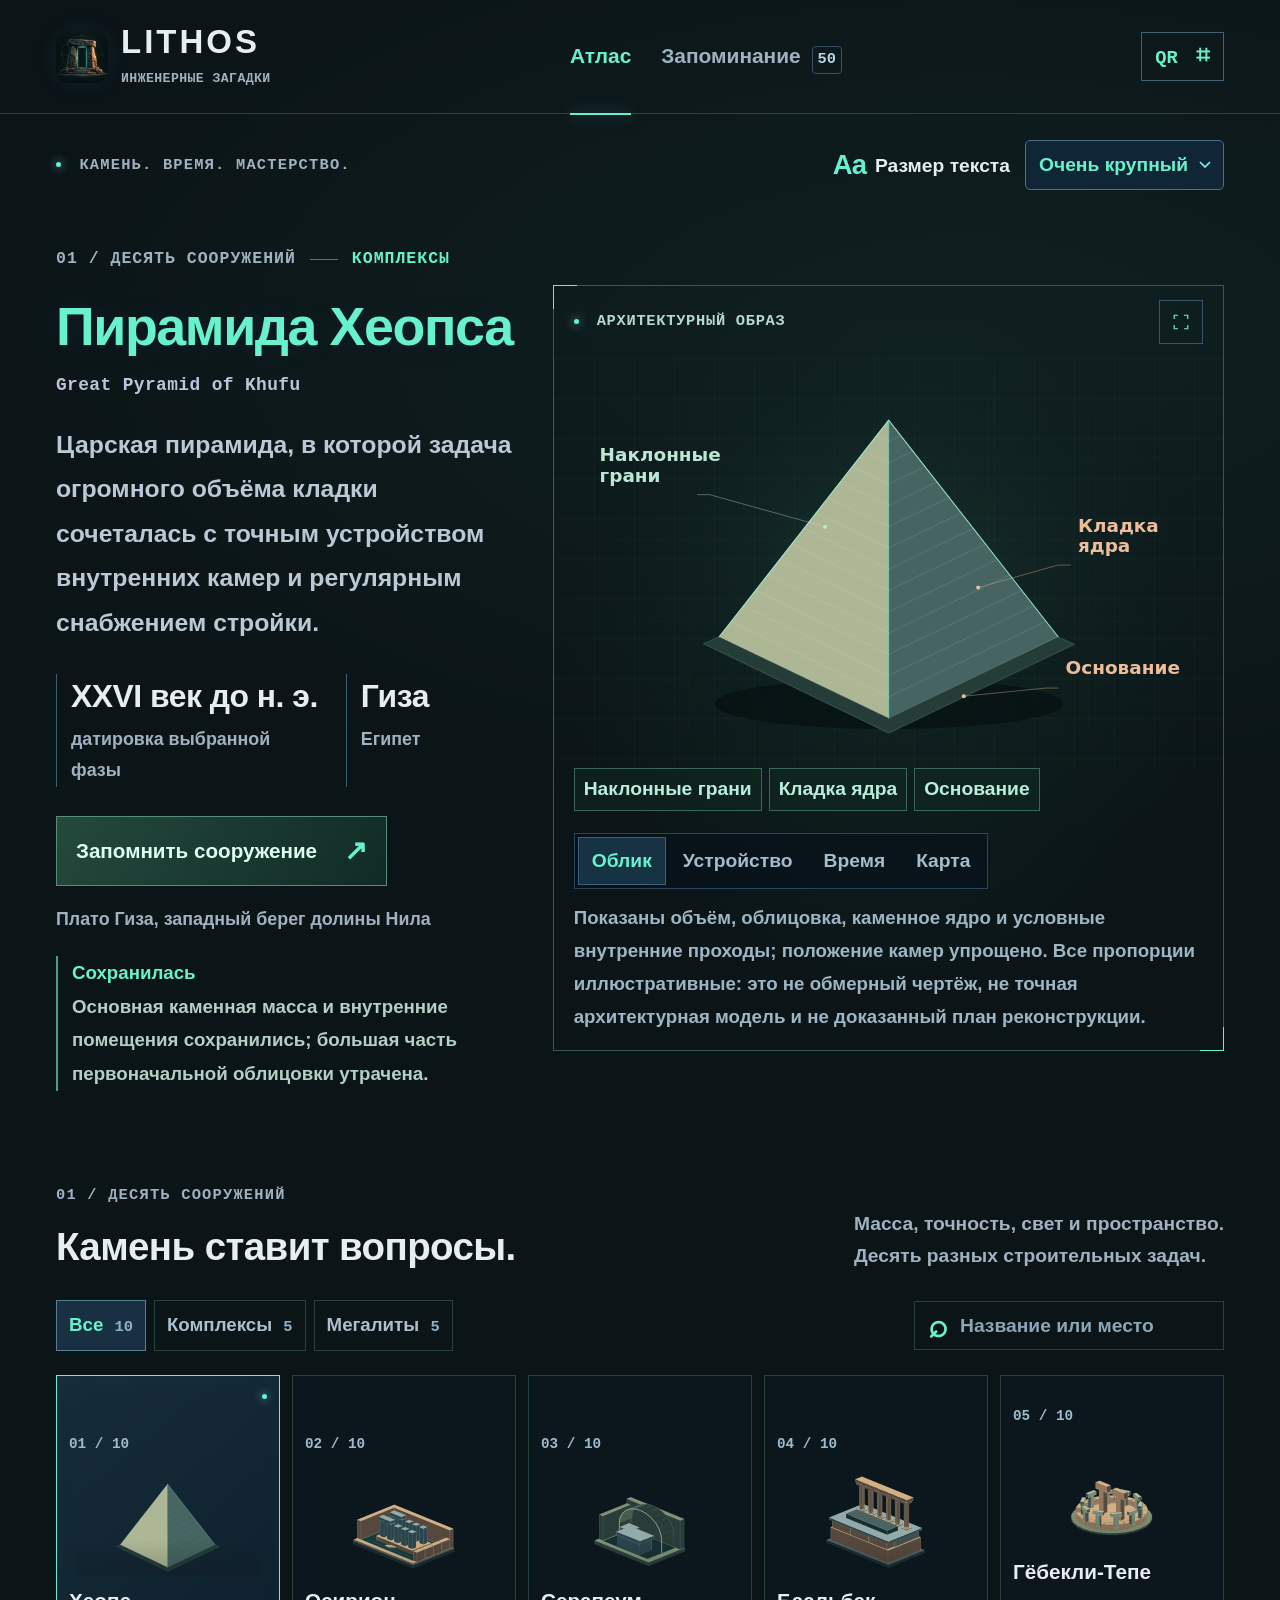
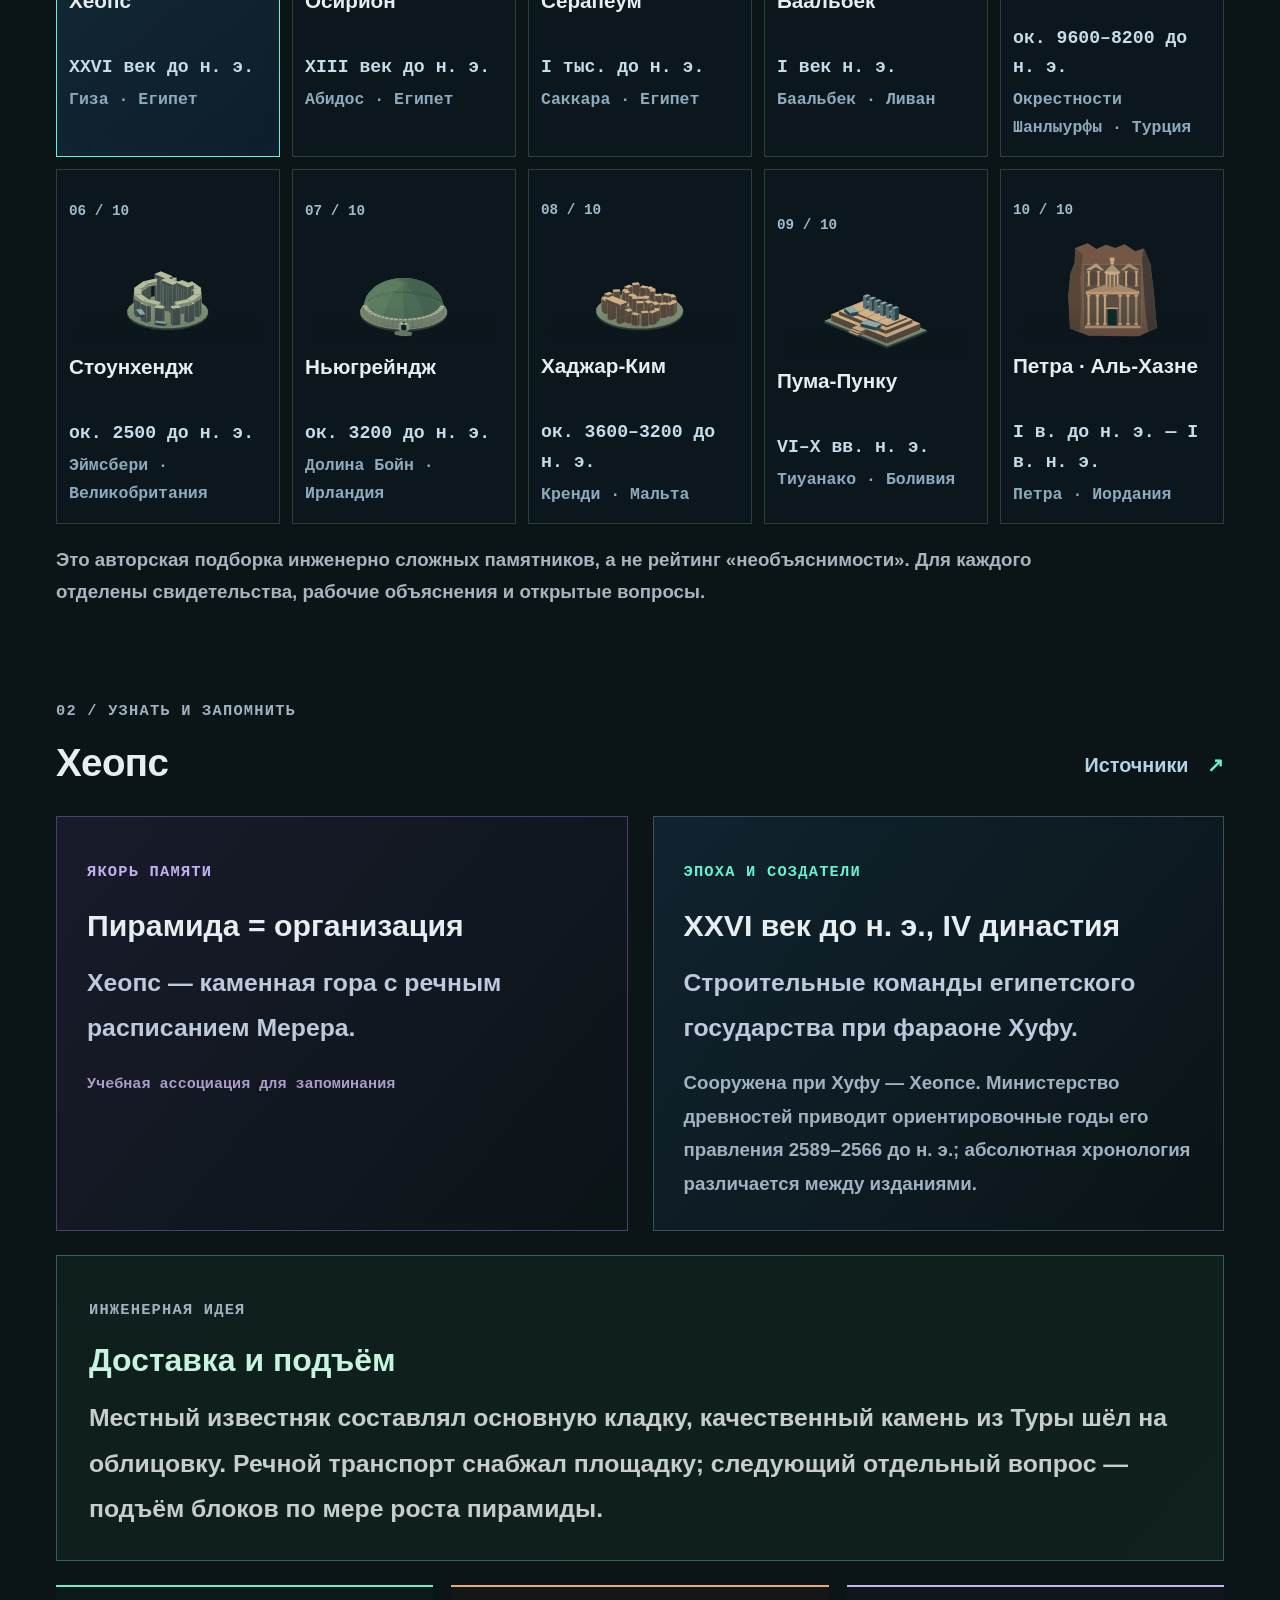
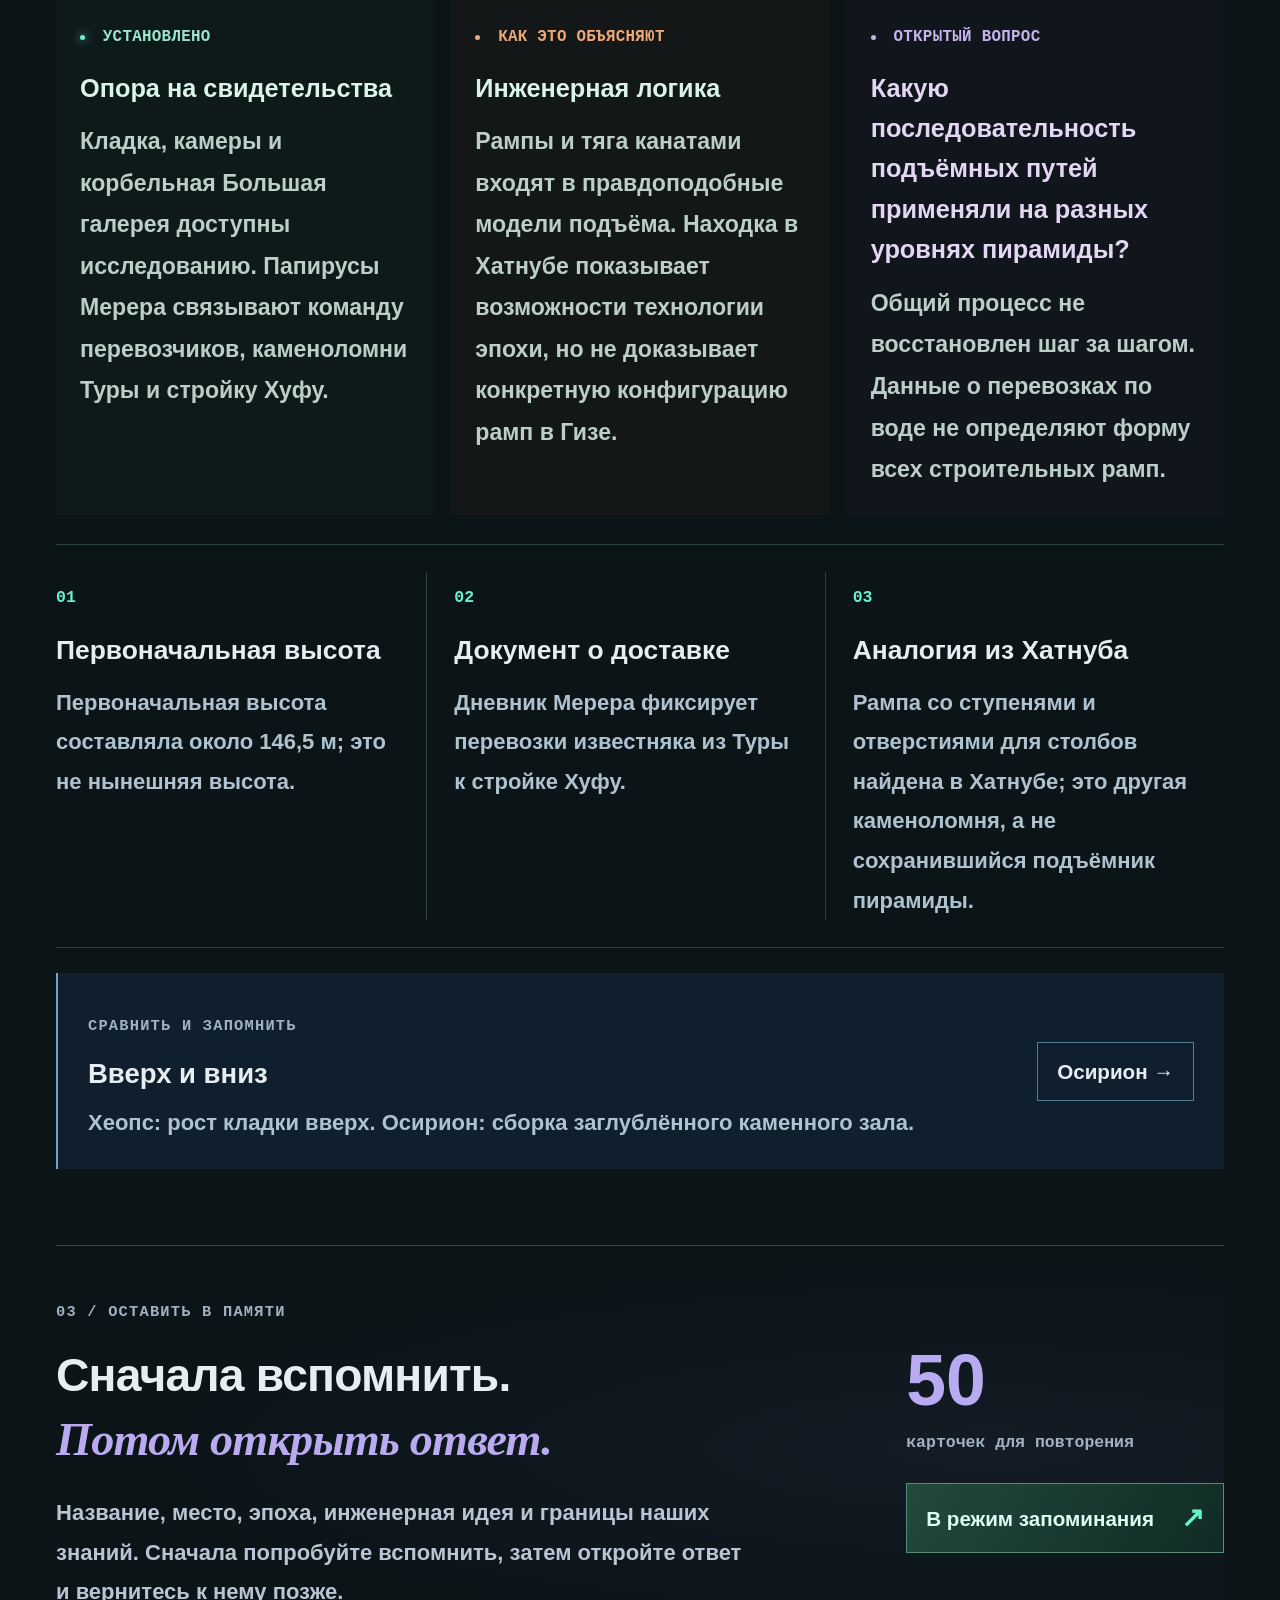
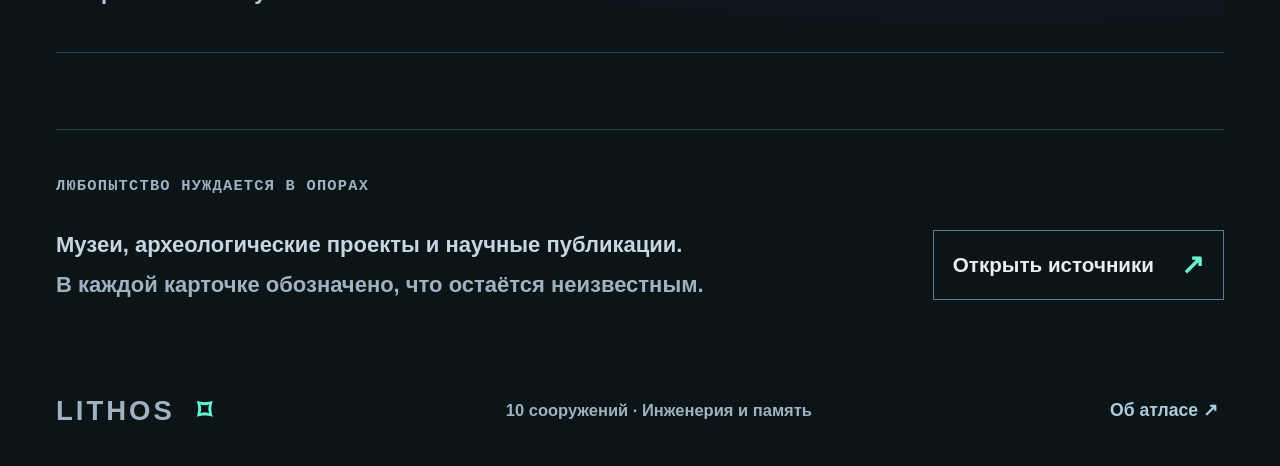
==== commit 6b986bed: "Add safe automatic updates and larger, heavier reading sizes" ====
--- a/docs/index.html
+++ b/docs/index.html
@@ -1,6 +1,7 @@
 <!doctype html>
 <html lang="ru" data-text-size="large">
 <head>
+  <meta name="atlas-app" content="lithos"><meta name="atlas-version" content="r-cf6990193f8eea32a335"><meta name="atlas-built" content="2026-10-10T07:00:52+00:00">
   <meta charset="utf-8"><meta name="viewport" content="width=device-width,initial-scale=1">
   <meta name="theme-color" content="#0b1417"><meta name="description" content="LITHOS — 10 инженерных загадок древности. Чертежи, доказательства, гипотезы и карточки для запоминания.">
   <meta name="application-name" content="LITHOS"><meta name="apple-mobile-web-app-title" content="LITHOS"><meta name="apple-mobile-web-app-capable" content="yes"><meta name="mobile-web-app-capable" content="yes">
@@ -8,7 +9,7 @@
   <title>LITHOS — Инженерные загадки древности</title>
   <script>try{const v=localStorage.getItem('lithos-text-size');if(['normal','large','xlarge'].includes(v))document.documentElement.dataset.textSize=v;}catch{}</script>
   <style>:root{color-scheme:dark;--bg:#0b1417;--panel:#12221f;--border:#29413c;--text:#e7eef2;--muted:#a0b2c1;--cyan:#67f2cd;--violet:#efa878;--amber:#b5df9e;--sans:-apple-system,BlinkMacSystemFont,"Segoe UI",Arial,sans-serif;--mono:Menlo,Consolas,"Liberation Mono",monospace;--serif:Georgia,"Times New Roman",serif}
-*{box-sizing:border-box}html{font-size:16px;scroll-behavior:smooth;scroll-padding-top:30px;-webkit-text-size-adjust:100%;text-size-adjust:100%}html[data-text-size=large]{font-size:18px}html[data-text-size=xlarge]{font-size:20px}body{margin:0;background:var(--bg);color:var(--text);font-family:var(--sans);font-size:1.125rem;font-weight:500;line-height:1.75;-webkit-font-smoothing:antialiased;background-image:radial-gradient(ellipse 80% 500px at 75% 350px,#31736320,transparent)}button,input,select{font:inherit}button{color:inherit;background:none;border:0;cursor:pointer}a{color:inherit;text-decoration:none}button,a,select,input{-webkit-tap-highlight-color:transparent}button:focus-visible,a:focus-visible,select:focus-visible,input:focus-visible,[tabindex]:focus-visible{outline:2px solid var(--cyan);outline-offset:4px}button:disabled{cursor:default;opacity:.45}button[hidden],[hidden]{display:none!important}svg{display:block}::selection{background:#3b6a96;color:white}.skip-link{position:fixed;left:20px;top:-90px;background:var(--cyan);color:#0b1824;padding:12px 20px;z-index:100}.skip-link:focus{top:15px}.site-header{max-width:1560px;margin:auto;padding:24px 56px;display:flex;align-items:center;gap:35px;border-bottom:1px solid var(--border)}.brand{display:flex;align-items:center;gap:13px;flex-shrink:0}.app-icon{width:52px;height:52px;border-radius:13px;box-shadow:0 0 24px #458cca1c}.brand>span{font-size:1.5rem;font-weight:700;letter-spacing:4px;line-height:1.1}.brand small{display:block;font:600 .6rem/1.6 var(--mono);letter-spacing:1.2px;color:var(--muted);margin-top:8px}.main-nav{display:flex;align-items:center;justify-content:center;gap:30px;margin:auto;font-size:.95rem;font-weight:650}.main-nav button{position:relative;white-space:nowrap;padding:12px 0;color:var(--muted)}.main-nav .active{color:var(--cyan)}.main-nav .active:after{content:"";position:absolute;bottom:-28px;left:0;right:0;height:2px;background:var(--cyan);box-shadow:0 0 16px #7bddfe70}.nav-count{display:inline-grid;place-items:center;min-width:25px;padding:1px 5px;border:1px solid #394d66;color:#b5d5e9;border-radius:4px;margin-left:5px;font:600 .7rem/1.5 var(--mono)}.header-qr{font:650 .85rem var(--mono);padding:10px 13px;border:1px solid #446275;color:var(--cyan);white-space:nowrap}.header-qr span{font-size:1.1rem;padding-left:7px}main{max-width:1440px;margin:auto;padding:0 56px}.utility-bar{display:flex;align-items:center;justify-content:space-between;gap:25px;padding:26px 0 35px}.eyebrow{font:650 .7rem/1.75 var(--mono);letter-spacing:1.2px;color:var(--muted)}.eyebrow i,.viewer-top i{display:inline-block;width:5px;height:5px;vertical-align:middle;margin-right:8px;border-radius:50%;background:var(--cyan);box-shadow:0 0 10px #7fdbff}.reading-controls{display:flex;align-items:center;gap:15px}.reading-controls label{display:flex;align-items:center;gap:9px;font-size:.875rem;font-weight:650;white-space:nowrap}.reading-controls b{font-size:1.25rem;letter-spacing:-1px;color:var(--cyan)}select{font:600 .875rem/1.45 var(--sans);color:var(--cyan);background-color:#102535;border:1px solid #4c7085;border-radius:5px;min-height:46px;padding:10px 34px 10px 13px;max-width:100%;appearance:none;-webkit-appearance:none;background-image:url("data:image/svg+xml,%3Csvg xmlns='http://www.w3.org/2000/svg' width='12' height='8' viewBox='0 0 12 8'%3E%3Cpath d='m1 1 5 5 5-5' fill='none' stroke='%2382e9f7' stroke-width='1.7'/%3E%3C/svg%3E");background-repeat:no-repeat;background-position:right 12px center;background-size:12px 8px}.hero{display:grid;grid-template-columns:minmax(310px,.9fr) minmax(0,1.3fr);gap:32px;align-items:center;min-height:540px}.hero-copy{padding:20px 0}.wonder-meta{font:600 .75rem/1.65 var(--mono);color:var(--cyan);letter-spacing:1px;display:flex;gap:14px;align-items:center;flex-wrap:wrap}.wonder-meta>span:first-child{color:var(--muted)}.wonder-meta i{width:28px;height:1px;background:#567386}h1{font-size:clamp(3rem,5.8vw,4.75rem);line-height:1.15;font-weight:650;letter-spacing:-2.5px;margin:23px 0 13px;color:var(--cyan);text-shadow:0 0 35px #78dfff16}h1.long-title{font-size:clamp(2.25rem,4.2vw,3.6rem);letter-spacing:-1.4px}.wonder-english{font:550 .8125rem/1.75 var(--mono);color:#bbc5da;letter-spacing:.4px;margin:0 0 21px}.hero-summary{font-size:1.125rem;line-height:1.8;color:#bac9d5;max-width:510px;margin:0}.hero-stats{display:flex;flex-wrap:wrap;gap:28px;margin:29px 0}.hero-stats>div{border-left:1px solid #3b5f70;padding-left:14px;min-width:0}.hero-stats strong{display:block;font-size:1.8rem;line-height:1.4;letter-spacing:-.5px;font-weight:650;white-space:nowrap}.hero-stats span{display:block;font:550 .7rem/1.75 var(--mono);color:var(--muted);margin-top:5px;max-width:210px}.primary-button,.secondary-button{display:inline-flex;align-items:center;justify-content:space-between;gap:27px;min-height:50px;padding:12px 19px;border:1px solid #567d95;font-size:.9375rem;font-weight:650;line-height:1.6;text-align:left}.primary-button{background:linear-gradient(125deg,#1c3a4c,#132630);color:#d1f4fa}.primary-button>span,.secondary-button>span{font-size:1.25rem;color:var(--cyan)}.primary-button:hover,.secondary-button:hover{border-color:var(--cyan);background-color:#18364b;box-shadow:0 0 24px #6acafa12}.hero-location{font-size:.8125rem;color:var(--muted);line-height:1.7;max-width:490px;margin:18px 0 0}.viewer{border:1px solid #2b4b60;background:radial-gradient(ellipse at 50% 50%,#14375633,transparent 65%);position:relative;isolation:isolate;min-width:0}.viewer:before,.viewer:after{content:"";position:absolute;width:23px;height:23px;border-color:var(--cyan);pointer-events:none}.viewer:before{top:-1px;left:-1px;border-top:1px solid;border-left:1px solid}.viewer:after{right:-1px;bottom:-1px;border-right:1px solid;border-bottom:1px solid}.viewer-top{display:flex;align-items:center;justify-content:space-between;gap:15px;padding:14px 20px;font:650 .7rem/1.65 var(--mono);letter-spacing:.7px;color:#b0d3e0}.icon-button{display:grid;place-items:center;flex-shrink:0;width:42px;height:42px;border:1px solid #365369;color:var(--cyan);line-height:1}.icon-button svg{width:18px;stroke:currentColor;stroke-width:1.6;fill:none}.icon-button:hover{background:#1a3247}.viewer-content{height:410px;min-height:0;overflow:hidden;position:relative;background-image:linear-gradient(#8ac0e406 1px,transparent 1px),linear-gradient(90deg,#8ac0e406 1px,transparent 1px);background-size:40px 40px}.viewer-content>svg{width:100%;height:100%}.viewer-bottom{display:flex;align-items:center;justify-content:space-between;gap:18px;padding:10px 20px 13px;flex-wrap:wrap}.view-tabs{display:flex;background:#08111bbb;border:1px solid #2c4556;padding:3px;gap:3px}.view-tabs button{font-size:.875rem;font-weight:650;line-height:1.5;color:#a4bccb;padding:9px 17px;border:1px solid transparent;min-height:42px;white-space:nowrap}.view-tabs .active{background:#163243;border-color:#386279;color:var(--cyan)}.viewer-code{font:600 .65rem/1.65 var(--mono);letter-spacing:1px;color:#8faabc}.viewer-note{font-size:.6875rem;line-height:1.75;font-weight:550;color:#9db5c4;margin:0;padding:0 20px 17px}.viewer.expanded{position:fixed;inset:18px;z-index:50;background:var(--bg);box-shadow:0 0 0 35px #030711e8;display:flex;flex-direction:column}.expanded .viewer-content{flex:1;height:auto}.expanded .viewer-bottom,.expanded .viewer-note{width:100%;max-width:900px;align-self:center}.section-heading{display:flex;align-items:flex-end;justify-content:space-between;gap:25px;margin-bottom:27px}.section-heading h2{font-size:1.75rem;font-weight:650;line-height:1.35;letter-spacing:-.6px;margin:9px 0 0}.section-heading>p{font-size:.875rem;line-height:1.7;color:var(--muted);margin:0}.collection{padding-top:58px}.collection-toolbar{display:flex;justify-content:space-between;gap:25px;align-items:center;margin-bottom:24px}.range-filters{display:flex;gap:8px;flex-wrap:wrap}.range-filters button{font-size:.85rem;font-weight:600;white-space:nowrap;padding:8px 12px;border:1px solid var(--border);min-height:42px;color:#adbfcd}.range-filters span{font:600 .7rem var(--mono);color:#8cb3cb;margin-left:6px}.range-filters .active{border-color:#587f91;background:#193042;color:var(--cyan)}.search{display:flex;align-items:center;border:1px solid var(--border);padding:6px 13px;gap:10px;max-width:310px;width:100%}.search span{font-size:1.5rem;line-height:1;color:var(--cyan)}.search input{font-size:.875rem;width:100%;min-width:0;border:0;background:none;color:var(--text);outline:none;min-height:33px}.search:focus-within{border-color:var(--cyan)}.search input::placeholder{color:#8ca6b7}.wonder-grid{display:grid;grid-template-columns:repeat(7,minmax(0,1fr));gap:12px}.wonder-card{border:1px solid var(--border);background:#0e1a248c;padding:14px 12px;text-align:left;position:relative;min-width:0;transition:background .15s,border-color .15s}.wonder-card:hover{background:#172c3b;border-color:#49758f}.wonder-card.selected{border-color:#6eafc2;background:linear-gradient(140deg,#1d3b4e99,#0d1d2b)}.wonder-card.selected:after{content:"";position:absolute;right:12px;top:18px;width:5px;height:5px;border-radius:50%;background:var(--cyan);box-shadow:0 0 10px #73dffe}.wonder-card-number{font:600 .65rem var(--mono);color:#9dbbcc}.wonder-card-visual{height:68px;margin:3px 0 11px}.wonder-card-visual svg{width:100%;height:100%}.wonder-card-name{font-size:.825rem;font-weight:650;line-height:1.45;display:block;min-height:2.9em}.wonder-card-alt{font:600 .72rem/1.6 var(--mono);display:block;color:#c5dde8;margin-top:7px}.wonder-card-range{font:550 .6rem/1.7 var(--mono);color:#8cabbf;display:block;margin-top:4px;letter-spacing:.4px}.empty-search{padding:35px 20px;border:1px solid var(--border);text-align:center;font-size:1rem;color:var(--muted)}.empty-search button{color:var(--cyan);text-decoration:underline;margin-left:10px}.wonder-details{padding-top:76px}.text-button{font-size:.9rem;font-weight:650;line-height:1.6;color:#b2d5e6;padding:8px 0}.text-button>span{margin-left:13px;color:var(--cyan)}.insight-grid{display:grid;grid-template-columns:1fr 1fr;gap:25px}.memory-anchor,.historical-context{padding:29px 30px;border:1px solid #4a416b;background:linear-gradient(130deg,#29244570,transparent)}.memory-anchor .eyebrow{color:#c2b0f2}.historical-context{border-color:#3b4e62;background:linear-gradient(130deg,#16344a77,transparent)}.historical-context .eyebrow{color:var(--cyan)}.insight-grid h3{font-size:1.375rem;font-weight:650;line-height:1.5;margin:13px 0}.insight-grid p{font-size:1.125rem;line-height:1.8;color:#bdc9dc;margin:0}.memory-anchor small{font:500 .6875rem/1.8 var(--mono);color:#ac9cc7;display:block;margin-top:21px}.historical-context .history-note{font-size:.85rem;margin-top:16px;color:var(--muted)}.facts-grid{display:grid;grid-template-columns:repeat(3,1fr);gap:27px;border-top:1px solid var(--border);border-bottom:1px solid var(--border);margin-top:29px;padding:27px 0}.fact-item{border-right:1px solid var(--border);padding-right:26px}.fact-item:last-child{border-right:0;padding-right:0}.fact-item>span{font:600 .75rem var(--mono);color:var(--cyan)}.fact-item h3{font-size:1.2rem;font-weight:650;line-height:1.5;margin:16px 0 12px}.fact-item p{font-size:1rem;line-height:1.8;color:#afc2d0;margin:0}.pair-panel{display:flex;align-items:center;justify-content:space-between;gap:28px;padding:27px 30px;background:#101f2e;border-left:2px solid #7a9fc9;margin-top:25px}.pair-panel>div{flex:1;min-width:0}.pair-panel h3{font-size:1.25rem;line-height:1.5;margin:9px 0;font-weight:650}.pair-panel p{font-size:1rem;line-height:1.8;color:#afc1d3;margin:0}.pair-panel button{max-width:280px;flex-shrink:0}.learn-invite{display:flex;justify-content:space-between;align-items:center;gap:60px;border-top:1px solid #33435c;border-bottom:1px solid #33435c;padding:40px 0;margin:76px 0;background:radial-gradient(ellipse at 80% 50%,#2730494a,transparent 65%)}.learn-invite>div:first-child{max-width:690px}.learn-invite h2{font-size:2.1rem;font-weight:600;line-height:1.4;letter-spacing:-.8px;margin:13px 0 20px}.learn-invite em{font-family:var(--serif);color:#baaaf0;font-weight:500}.learn-invite p{font-size:1rem;line-height:1.8;color:#b8c5d4;margin:0}.invite-action{display:flex;align-items:flex-start;flex-direction:column;min-width:300px}.invite-count{font-size:3.25rem;font-weight:600;line-height:1;color:#b9abf2}.invite-label{font:500 .75rem/1.8 var(--mono);color:var(--muted);margin:12px 0 25px}.source-strip{border-top:1px solid var(--border);padding:30px 0;margin:60px 0 30px}.source-strip>div{display:flex;justify-content:space-between;align-items:center;gap:30px}.source-strip p{font-size:1rem;line-height:1.8;color:#c8d6e2}.source-strip p span{color:var(--muted)}.source-strip button{flex-shrink:0}footer{max-width:1440px;margin:auto;padding:0 56px 30px;display:flex;align-items:center;justify-content:space-between;gap:25px;font-size:.75rem;color:var(--muted);line-height:1.8}.footer-brand{font-size:1.25rem;font-weight:650;letter-spacing:3px;display:flex;align-items:center;gap:22px}.footer-brand span{color:var(--cyan)}footer button{font-size:.8rem;color:#adcdde}.learn-heading{padding:20px 0 30px}.learn-heading h1{color:#e6eef9;font-size:clamp(2.8rem,5.3vw,4rem);margin:14px 0 20px}.learn-heading h1 em{font-family:var(--serif);color:#b9a9ee;font-weight:500}.learn-heading>p{font-size:1.125rem;color:#b8c6d6;line-height:1.8;max-width:790px;margin:0}.study-stats{display:grid;grid-template-columns:repeat(3,1fr);border-top:1px solid var(--border);border-bottom:1px solid var(--border);padding:27px 0;gap:27px}.study-stats>div{border-left:1px solid #3a536b;padding-left:21px}.study-stats strong{display:block;font-size:2.1rem;font-weight:600;line-height:1.3}.study-stats span{font-size:.85rem;color:var(--muted);display:block;margin-top:7px}.study-stats>div:first-child strong{color:var(--cyan)}.review-setup{background:#111e2c;border:1px solid #2f4358;padding:29px 31px;margin-top:30px}.setup-fields{display:grid;grid-template-columns:1fr 1fr;gap:27px}.setup-fields label{font-size:.875rem;font-weight:600;color:#afc1d0}.setup-fields select{display:block;width:100%;margin-top:10px;color:#d7eaf7}.start-review{display:flex;align-items:center;justify-content:space-between;gap:25px;border-top:1px solid #2d4054;margin-top:27px;padding-top:25px}.start-review h2{font-size:1.375rem;font-weight:650;line-height:1.5;margin:0 0 8px}.start-review p{font-size:.95rem;color:#acbfd0;line-height:1.7;margin:0;max-width:660px}.start-review .primary-button{flex-shrink:0}.review-setup>.text-button{margin-top:18px}.study-method{display:grid;grid-template-columns:repeat(3,1fr);gap:32px;padding-top:40px}.study-method>div>span{font:600 .8rem var(--mono);color:var(--violet)}.study-method h3{font-size:1.25rem;line-height:1.5;margin:13px 0 9px;font-weight:650}.study-method p{font-size:1rem;color:#afc0d0;line-height:1.8;margin:0}.review-session{max-width:890px;margin:0 auto}.session-top{display:flex;align-items:center;justify-content:space-between;gap:20px;margin-bottom:17px}.session-top>span{font:600 .8rem/1.7 var(--mono);color:#b3c9dc}.session-progress{height:3px;background:#243246;margin-bottom:23px}.session-progress>span{display:block;height:100%;background:linear-gradient(90deg,var(--cyan),var(--violet));transition:width .2s}.flashcard{min-height:450px;text-align:center;padding:38px 45px;border:1px solid #476479;background:radial-gradient(ellipse at 50% 0,#21344d77,transparent 75%),#101b2a;box-shadow:0 0 40px #060d191a;display:flex;flex-direction:column;justify-content:center}.flashcard>.eyebrow{color:#acc5dc}.card-motif{color:#7cdcef;font:3.2rem/1 var(--serif);margin:22px 0 12px;text-shadow:0 0 25px #82dbff44}.flashcard h2{font-size:1.7rem;font-weight:650;line-height:1.5;letter-spacing:-.5px;margin:15px auto;max-width:720px}.flashcard #card-hint{font-size:1rem;line-height:1.8;max-width:620px;color:#a9bfce;margin:17px auto 27px}.flashcard .primary-button{margin:0 auto;gap:40px}.flashcard #card-answer{font-size:2.1rem;color:var(--cyan);line-height:1.4}.answer-detail{font-size:1.125rem;color:#c3d4e2;line-height:1.8}.answer-anchor{border-top:1px solid #3c3859;text-align:left;padding-top:19px;margin:22px 0 12px}.answer-anchor>span{font:650 .75rem var(--mono);color:var(--violet);letter-spacing:1px}.answer-anchor p{font-size:1rem;line-height:1.8;color:#c6beda;margin:8px 0 0}.rating-buttons{display:grid;grid-template-columns:repeat(3,1fr);gap:13px;margin-top:20px}.rating-buttons button{padding:18px 12px;border:1px solid #46506a;background:#111f30;min-width:0}.rating-buttons button:first-child{border-color:#77613e;background:#2b241d}.rating-buttons button:last-child{border-color:#546194;background:#1c263f}.rating-buttons button:hover{border-color:var(--cyan)}.rating-buttons strong{display:block;font-size:1.0625rem;line-height:1.5;font-weight:650}.rating-buttons span{display:block;font-size:.8rem;line-height:1.6;color:#a8becf;margin-top:5px}.rating-buttons button:first-child span{color:#d2b791}.study-footnote{font-size:.8rem;line-height:1.8;color:#94afc2;margin:21px 0 0}.review-complete{text-align:center;border:1px solid #34596b;padding:45px 35px;background:#11211f;max-width:840px;margin:auto}.finish-symbol{color:var(--cyan);font-size:3rem}.review-complete h2{font-size:2rem;font-weight:650;line-height:1.4}.review-complete p{font-size:1.125rem;line-height:1.8;color:#b4c8d7}.review-complete button{margin:18px auto 0}.height-chart{height:100%;overflow-y:auto;padding:8px 20px 15px;scrollbar-width:thin;scrollbar-color:#467590 #0b1724}.chart-intro{font-size:.75rem;color:var(--muted);line-height:1.7;margin:0 0 13px}.height-row{display:grid;grid-template-columns:minmax(105px,1.4fr) minmax(20px,1fr) auto;align-items:center;gap:13px;border-bottom:1px solid #243c4d;min-height:44px;width:100%;padding:9px 0;text-align:left}.height-row .chart-name{font-size:.8rem;font-weight:600;line-height:1.5}.height-row .chart-value{font:600 .7rem var(--mono);color:#afcede;white-space:nowrap}.bar-track{height:5px;background:#233346;display:block}.bar-track i{display:block;min-width:3px;height:100%;background:#617695}.height-row.active{color:var(--cyan)}.height-row.active .bar-track i{background:var(--cyan);box-shadow:0 0 13px #84dcff33}.map-dot{cursor:pointer}.map-dot .map-hit{fill:transparent}.map-dot .map-badge{fill:#102b24;stroke:#589783;stroke-width:1.4}.map-dot text{font:700 23px var(--sans);text-anchor:middle;dominant-baseline:middle;fill:#dcf6eb;pointer-events:none}.map-dot.active .map-badge{fill:#4c3b27;stroke:var(--amber);stroke-width:2}.map-dot:focus-visible .map-badge{stroke:white;stroke-width:3}.map-caption{font:600 20px var(--mono);fill:#a4c9be;letter-spacing:1px}.map-degree{font:500 17px var(--mono);fill:#7fa699}dialog{background:#11211f;color:var(--text);border:1px solid #466579;padding:30px 34px;max-width:860px;width:calc(100% - 30px);max-height:88dvh;box-shadow:0 0 90px #0008}dialog::backdrop{background:#020c0be8;backdrop-filter:blur(8px)}.dialog-top{display:flex;align-items:center;justify-content:space-between;gap:15px}dialog h2{font-size:1.8rem;font-weight:650;line-height:1.4;margin:22px 0}dialog>p{font-size:1rem;line-height:1.8;color:#bbccda}.source-group{border-top:1px solid var(--border);padding-top:18px;margin-top:25px}.source-group h3{font-size:1.3rem;font-weight:650;margin:5px 0 15px}.source-link{display:block;border-left:1px solid #52748f;padding-left:16px;margin:18px 0}.source-link strong{display:block;font-size:.9375rem;line-height:1.75;color:var(--cyan);font-weight:650}.source-link span{display:block;font-size:.875rem;color:#a3bbcd;line-height:1.75;margin-top:5px}.source-link:hover strong{text-decoration:underline}.source-policy{font-size:.8rem;line-height:1.85;border-top:1px solid var(--border);padding-top:20px;margin-top:28px}.height-note{font-size:.85rem;color:#b6c8d8;line-height:1.8}.qr-art{background:white;max-width:270px;margin:23px auto}.qr-art svg{width:100%;height:auto}#qr-dialog{max-width:490px;text-align:center}#qr-dialog .dialog-top{text-align:left}#qr-dialog>p{font-size:1rem}.qr-url{display:block;font:600 .8rem/1.8 var(--mono);color:var(--cyan);overflow-wrap:anywhere;margin:21px 0}#qr-dialog>.secondary-button{margin:0 auto}.toast{position:fixed;left:50%;bottom:24px;transform:translate(-50%,20px);padding:12px 23px;border:1px solid #567993;background:#132c3d;color:#dbf2ff;opacity:0;pointer-events:none;transition:.2s;z-index:100;font-size:.9rem;text-align:center;max-width:calc(100% - 32px)}.toast.show{opacity:1;transform:translate(-50%,0)}
+*{box-sizing:border-box}html{font-size:16px;scroll-behavior:smooth;scroll-padding-top:30px;-webkit-text-size-adjust:100%;text-size-adjust:100%}html[data-text-size=large]{font-size:18px}html[data-text-size=xlarge]{font-size:20px}body{margin:0;background:var(--bg);color:var(--text);font-family:var(--sans);font-size:1.125rem;font-weight:600;line-height:1.75;-webkit-font-smoothing:antialiased;background-image:radial-gradient(ellipse 80% 500px at 75% 350px,#31736320,transparent)}button,input,select{font:inherit}button{color:inherit;background:none;border:0;cursor:pointer}a{color:inherit;text-decoration:none}button,a,select,input{-webkit-tap-highlight-color:transparent}button:focus-visible,a:focus-visible,select:focus-visible,input:focus-visible,[tabindex]:focus-visible{outline:2px solid var(--cyan);outline-offset:4px}button:disabled{cursor:default;opacity:.45}button[hidden],[hidden]{display:none!important}svg{display:block}::selection{background:#3b6a96;color:white}.skip-link{position:fixed;left:20px;top:-90px;background:var(--cyan);color:#0b1824;padding:12px 20px;z-index:100}.skip-link:focus{top:15px}.site-header{max-width:1560px;margin:auto;padding:24px 56px;display:flex;align-items:center;gap:35px;border-bottom:1px solid var(--border)}.brand{display:flex;align-items:center;gap:13px;flex-shrink:0}.app-icon{width:52px;height:52px;border-radius:13px;box-shadow:0 0 24px #458cca1c}.brand>span{font-size:1.5rem;font-weight:750;letter-spacing:4px;line-height:1.1}.brand small{display:block;font:700 .6rem/1.6 var(--mono);letter-spacing:1.2px;color:var(--muted);margin-top:8px}.main-nav{display:flex;align-items:center;justify-content:center;gap:30px;margin:auto;font-size:.95rem;font-weight:750}.main-nav button{position:relative;white-space:nowrap;padding:12px 0;color:var(--muted)}.main-nav .active{color:var(--cyan)}.main-nav .active:after{content:"";position:absolute;bottom:-28px;left:0;right:0;height:2px;background:var(--cyan);box-shadow:0 0 16px #7bddfe70}.nav-count{display:inline-grid;place-items:center;min-width:25px;padding:1px 5px;border:1px solid #394d66;color:#b5d5e9;border-radius:4px;margin-left:5px;font:700 .7rem/1.5 var(--mono)}.header-qr{font:750 .85rem var(--mono);padding:10px 13px;border:1px solid #446275;color:var(--cyan);white-space:nowrap}.header-qr span{font-size:1.1rem;padding-left:7px}main{max-width:1440px;margin:auto;padding:0 56px}.utility-bar{display:flex;align-items:center;justify-content:space-between;gap:25px;padding:26px 0 35px}.eyebrow{font:750 .7rem/1.75 var(--mono);letter-spacing:1.2px;color:var(--muted)}.eyebrow i,.viewer-top i{display:inline-block;width:5px;height:5px;vertical-align:middle;margin-right:8px;border-radius:50%;background:var(--cyan);box-shadow:0 0 10px #7fdbff}.reading-controls{display:flex;align-items:center;gap:15px}.reading-controls label{display:flex;align-items:center;gap:9px;font-size:.875rem;font-weight:750;white-space:nowrap}.reading-controls b{font-size:1.25rem;letter-spacing:-1px;color:var(--cyan)}select{font:700 .875rem/1.45 var(--sans);color:var(--cyan);background-color:#102535;border:1px solid #4c7085;border-radius:5px;min-height:46px;padding:10px 34px 10px 13px;max-width:100%;appearance:none;-webkit-appearance:none;background-image:url("data:image/svg+xml,%3Csvg xmlns='http://www.w3.org/2000/svg' width='12' height='8' viewBox='0 0 12 8'%3E%3Cpath d='m1 1 5 5 5-5' fill='none' stroke='%2382e9f7' stroke-width='1.7'/%3E%3C/svg%3E");background-repeat:no-repeat;background-position:right 12px center;background-size:12px 8px}.hero{display:grid;grid-template-columns:minmax(310px,.9fr) minmax(0,1.3fr);gap:32px;align-items:center;min-height:540px}.hero-copy{padding:20px 0}.wonder-meta{font:700 .75rem/1.65 var(--mono);color:var(--cyan);letter-spacing:1px;display:flex;gap:14px;align-items:center;flex-wrap:wrap}.wonder-meta>span:first-child{color:var(--muted)}.wonder-meta i{width:28px;height:1px;background:#567386}h1{font-size:clamp(3rem,5.8vw,4.75rem);line-height:1.15;font-weight:750;letter-spacing:-2.5px;margin:23px 0 13px;color:var(--cyan);text-shadow:0 0 35px #78dfff16}h1.long-title{font-size:clamp(2.25rem,4.2vw,3.6rem);letter-spacing:-1.4px}.wonder-english{font:650 .8125rem/1.75 var(--mono);color:#bbc5da;letter-spacing:.4px;margin:0 0 21px}.hero-summary{font-size:1.125rem;line-height:1.8;color:#bac9d5;max-width:510px;margin:0}.hero-stats{display:flex;flex-wrap:wrap;gap:28px;margin:29px 0}.hero-stats>div{border-left:1px solid #3b5f70;padding-left:14px;min-width:0}.hero-stats strong{display:block;font-size:1.8rem;line-height:1.4;letter-spacing:-.5px;font-weight:750;white-space:nowrap}.hero-stats span{display:block;font:650 .7rem/1.75 var(--mono);color:var(--muted);margin-top:5px;max-width:210px}.primary-button,.secondary-button{display:inline-flex;align-items:center;justify-content:space-between;gap:27px;min-height:50px;padding:12px 19px;border:1px solid #567d95;font-size:.9375rem;font-weight:750;line-height:1.6;text-align:left}.primary-button{background:linear-gradient(125deg,#1c3a4c,#132630);color:#d1f4fa}.primary-button>span,.secondary-button>span{font-size:1.25rem;color:var(--cyan)}.primary-button:hover,.secondary-button:hover{border-color:var(--cyan);background-color:#18364b;box-shadow:0 0 24px #6acafa12}.hero-location{font-size:.8125rem;color:var(--muted);line-height:1.7;max-width:490px;margin:18px 0 0}.viewer{border:1px solid #2b4b60;background:radial-gradient(ellipse at 50% 50%,#14375633,transparent 65%);position:relative;isolation:isolate;min-width:0}.viewer:before,.viewer:after{content:"";position:absolute;width:23px;height:23px;border-color:var(--cyan);pointer-events:none}.viewer:before{top:-1px;left:-1px;border-top:1px solid;border-left:1px solid}.viewer:after{right:-1px;bottom:-1px;border-right:1px solid;border-bottom:1px solid}.viewer-top{display:flex;align-items:center;justify-content:space-between;gap:15px;padding:14px 20px;font:750 .7rem/1.65 var(--mono);letter-spacing:.7px;color:#b0d3e0}.icon-button{display:grid;place-items:center;flex-shrink:0;width:42px;height:42px;border:1px solid #365369;color:var(--cyan);line-height:1}.icon-button svg{width:18px;stroke:currentColor;stroke-width:1.6;fill:none}.icon-button:hover{background:#1a3247}.viewer-content{height:410px;min-height:0;overflow:hidden;position:relative;background-image:linear-gradient(#8ac0e406 1px,transparent 1px),linear-gradient(90deg,#8ac0e406 1px,transparent 1px);background-size:40px 40px}.viewer-content>svg{width:100%;height:100%}.viewer-bottom{display:flex;align-items:center;justify-content:space-between;gap:18px;padding:10px 20px 13px;flex-wrap:wrap}.view-tabs{display:flex;background:#08111bbb;border:1px solid #2c4556;padding:3px;gap:3px}.view-tabs button{font-size:.875rem;font-weight:750;line-height:1.5;color:#a4bccb;padding:9px 17px;border:1px solid transparent;min-height:42px;white-space:nowrap}.view-tabs .active{background:#163243;border-color:#386279;color:var(--cyan)}.viewer-code{font:700 .65rem/1.65 var(--mono);letter-spacing:1px;color:#8faabc}.viewer-note{font-size:.6875rem;line-height:1.75;font-weight:650;color:#9db5c4;margin:0;padding:0 20px 17px}.viewer.expanded{position:fixed;inset:18px;z-index:50;background:var(--bg);box-shadow:0 0 0 35px #030711e8;display:flex;flex-direction:column}.expanded .viewer-content{flex:1;height:auto}.expanded .viewer-bottom,.expanded .viewer-note{width:100%;max-width:900px;align-self:center}.section-heading{display:flex;align-items:flex-end;justify-content:space-between;gap:25px;margin-bottom:27px}.section-heading h2{font-size:1.75rem;font-weight:750;line-height:1.35;letter-spacing:-.6px;margin:9px 0 0}.section-heading>p{font-size:.875rem;line-height:1.7;color:var(--muted);margin:0}.collection{padding-top:58px}.collection-toolbar{display:flex;justify-content:space-between;gap:25px;align-items:center;margin-bottom:24px}.range-filters{display:flex;gap:8px;flex-wrap:wrap}.range-filters button{font-size:.85rem;font-weight:700;white-space:nowrap;padding:8px 12px;border:1px solid var(--border);min-height:42px;color:#adbfcd}.range-filters span{font:700 .7rem var(--mono);color:#8cb3cb;margin-left:6px}.range-filters .active{border-color:#587f91;background:#193042;color:var(--cyan)}.search{display:flex;align-items:center;border:1px solid var(--border);padding:6px 13px;gap:10px;max-width:310px;width:100%}.search span{font-size:1.5rem;line-height:1;color:var(--cyan)}.search input{font-size:.875rem;width:100%;min-width:0;border:0;background:none;color:var(--text);outline:none;min-height:33px}.search:focus-within{border-color:var(--cyan)}.search input::placeholder{color:#8ca6b7}.wonder-grid{display:grid;grid-template-columns:repeat(7,minmax(0,1fr));gap:12px}.wonder-card{border:1px solid var(--border);background:#0e1a248c;padding:14px 12px;text-align:left;position:relative;min-width:0;transition:background .15s,border-color .15s}.wonder-card:hover{background:#172c3b;border-color:#49758f}.wonder-card.selected{border-color:#6eafc2;background:linear-gradient(140deg,#1d3b4e99,#0d1d2b)}.wonder-card.selected:after{content:"";position:absolute;right:12px;top:18px;width:5px;height:5px;border-radius:50%;background:var(--cyan);box-shadow:0 0 10px #73dffe}.wonder-card-number{font:700 .65rem var(--mono);color:#9dbbcc}.wonder-card-visual{height:68px;margin:3px 0 11px}.wonder-card-visual svg{width:100%;height:100%}.wonder-card-name{font-size:.825rem;font-weight:750;line-height:1.45;display:block;min-height:2.9em}.wonder-card-alt{font:700 .72rem/1.6 var(--mono);display:block;color:#c5dde8;margin-top:7px}.wonder-card-range{font:650 .6rem/1.7 var(--mono);color:#8cabbf;display:block;margin-top:4px;letter-spacing:.4px}.empty-search{padding:35px 20px;border:1px solid var(--border);text-align:center;font-size:1rem;color:var(--muted)}.empty-search button{color:var(--cyan);text-decoration:underline;margin-left:10px}.wonder-details{padding-top:76px}.text-button{font-size:.9rem;font-weight:750;line-height:1.6;color:#b2d5e6;padding:8px 0}.text-button>span{margin-left:13px;color:var(--cyan)}.insight-grid{display:grid;grid-template-columns:1fr 1fr;gap:25px}.memory-anchor,.historical-context{padding:29px 30px;border:1px solid #4a416b;background:linear-gradient(130deg,#29244570,transparent)}.memory-anchor .eyebrow{color:#c2b0f2}.historical-context{border-color:#3b4e62;background:linear-gradient(130deg,#16344a77,transparent)}.historical-context .eyebrow{color:var(--cyan)}.insight-grid h3{font-size:1.375rem;font-weight:750;line-height:1.5;margin:13px 0}.insight-grid p{font-size:1.125rem;line-height:1.8;color:#bdc9dc;margin:0}.memory-anchor small{font:600 .6875rem/1.8 var(--mono);color:#ac9cc7;display:block;margin-top:21px}.historical-context .history-note{font-size:.85rem;margin-top:16px;color:var(--muted)}.facts-grid{display:grid;grid-template-columns:repeat(3,1fr);gap:27px;border-top:1px solid var(--border);border-bottom:1px solid var(--border);margin-top:29px;padding:27px 0}.fact-item{border-right:1px solid var(--border);padding-right:26px}.fact-item:last-child{border-right:0;padding-right:0}.fact-item>span{font:700 .75rem var(--mono);color:var(--cyan)}.fact-item h3{font-size:1.2rem;font-weight:750;line-height:1.5;margin:16px 0 12px}.fact-item p{font-size:1rem;line-height:1.8;color:#afc2d0;margin:0}.pair-panel{display:flex;align-items:center;justify-content:space-between;gap:28px;padding:27px 30px;background:#101f2e;border-left:2px solid #7a9fc9;margin-top:25px}.pair-panel>div{flex:1;min-width:0}.pair-panel h3{font-size:1.25rem;line-height:1.5;margin:9px 0;font-weight:750}.pair-panel p{font-size:1rem;line-height:1.8;color:#afc1d3;margin:0}.pair-panel button{max-width:280px;flex-shrink:0}.learn-invite{display:flex;justify-content:space-between;align-items:center;gap:60px;border-top:1px solid #33435c;border-bottom:1px solid #33435c;padding:40px 0;margin:76px 0;background:radial-gradient(ellipse at 80% 50%,#2730494a,transparent 65%)}.learn-invite>div:first-child{max-width:690px}.learn-invite h2{font-size:2.1rem;font-weight:700;line-height:1.4;letter-spacing:-.8px;margin:13px 0 20px}.learn-invite em{font-family:var(--serif);color:#baaaf0;font-weight:600}.learn-invite p{font-size:1rem;line-height:1.8;color:#b8c5d4;margin:0}.invite-action{display:flex;align-items:flex-start;flex-direction:column;min-width:300px}.invite-count{font-size:3.25rem;font-weight:700;line-height:1;color:#b9abf2}.invite-label{font:600 .75rem/1.8 var(--mono);color:var(--muted);margin:12px 0 25px}.source-strip{border-top:1px solid var(--border);padding:30px 0;margin:60px 0 30px}.source-strip>div{display:flex;justify-content:space-between;align-items:center;gap:30px}.source-strip p{font-size:1rem;line-height:1.8;color:#c8d6e2}.source-strip p span{color:var(--muted)}.source-strip button{flex-shrink:0}footer{max-width:1440px;margin:auto;padding:0 56px 30px;display:flex;align-items:center;justify-content:space-between;gap:25px;font-size:.75rem;color:var(--muted);line-height:1.8}.footer-brand{font-size:1.25rem;font-weight:750;letter-spacing:3px;display:flex;align-items:center;gap:22px}.footer-brand span{color:var(--cyan)}footer button{font-size:.8rem;color:#adcdde}.learn-heading{padding:20px 0 30px}.learn-heading h1{color:#e6eef9;font-size:clamp(2.8rem,5.3vw,4rem);margin:14px 0 20px}.learn-heading h1 em{font-family:var(--serif);color:#b9a9ee;font-weight:600}.learn-heading>p{font-size:1.125rem;color:#b8c6d6;line-height:1.8;max-width:790px;margin:0}.study-stats{display:grid;grid-template-columns:repeat(3,1fr);border-top:1px solid var(--border);border-bottom:1px solid var(--border);padding:27px 0;gap:27px}.study-stats>div{border-left:1px solid #3a536b;padding-left:21px}.study-stats strong{display:block;font-size:2.1rem;font-weight:700;line-height:1.3}.study-stats span{font-size:.85rem;color:var(--muted);display:block;margin-top:7px}.study-stats>div:first-child strong{color:var(--cyan)}.review-setup{background:#111e2c;border:1px solid #2f4358;padding:29px 31px;margin-top:30px}.setup-fields{display:grid;grid-template-columns:1fr 1fr;gap:27px}.setup-fields label{font-size:.875rem;font-weight:700;color:#afc1d0}.setup-fields select{display:block;width:100%;margin-top:10px;color:#d7eaf7}.start-review{display:flex;align-items:center;justify-content:space-between;gap:25px;border-top:1px solid #2d4054;margin-top:27px;padding-top:25px}.start-review h2{font-size:1.375rem;font-weight:750;line-height:1.5;margin:0 0 8px}.start-review p{font-size:.95rem;color:#acbfd0;line-height:1.7;margin:0;max-width:660px}.start-review .primary-button{flex-shrink:0}.review-setup>.text-button{margin-top:18px}.study-method{display:grid;grid-template-columns:repeat(3,1fr);gap:32px;padding-top:40px}.study-method>div>span{font:700 .8rem var(--mono);color:var(--violet)}.study-method h3{font-size:1.25rem;line-height:1.5;margin:13px 0 9px;font-weight:750}.study-method p{font-size:1rem;color:#afc0d0;line-height:1.8;margin:0}.review-session{max-width:890px;margin:0 auto}.session-top{display:flex;align-items:center;justify-content:space-between;gap:20px;margin-bottom:17px}.session-top>span{font:700 .8rem/1.7 var(--mono);color:#b3c9dc}.session-progress{height:3px;background:#243246;margin-bottom:23px}.session-progress>span{display:block;height:100%;background:linear-gradient(90deg,var(--cyan),var(--violet));transition:width .2s}.flashcard{min-height:450px;text-align:center;padding:38px 45px;border:1px solid #476479;background:radial-gradient(ellipse at 50% 0,#21344d77,transparent 75%),#101b2a;box-shadow:0 0 40px #060d191a;display:flex;flex-direction:column;justify-content:center}.flashcard>.eyebrow{color:#acc5dc}.card-motif{color:#7cdcef;font:3.2rem/1 var(--serif);margin:22px 0 12px;text-shadow:0 0 25px #82dbff44}.flashcard h2{font-size:1.7rem;font-weight:750;line-height:1.5;letter-spacing:-.5px;margin:15px auto;max-width:720px}.flashcard #card-hint{font-size:1rem;line-height:1.8;max-width:620px;color:#a9bfce;margin:17px auto 27px}.flashcard .primary-button{margin:0 auto;gap:40px}.flashcard #card-answer{font-size:2.1rem;color:var(--cyan);line-height:1.4}.answer-detail{font-size:1.125rem;color:#c3d4e2;line-height:1.8}.answer-anchor{border-top:1px solid #3c3859;text-align:left;padding-top:19px;margin:22px 0 12px}.answer-anchor>span{font:750 .75rem var(--mono);color:var(--violet);letter-spacing:1px}.answer-anchor p{font-size:1rem;line-height:1.8;color:#c6beda;margin:8px 0 0}.rating-buttons{display:grid;grid-template-columns:repeat(3,1fr);gap:13px;margin-top:20px}.rating-buttons button{padding:18px 12px;border:1px solid #46506a;background:#111f30;min-width:0}.rating-buttons button:first-child{border-color:#77613e;background:#2b241d}.rating-buttons button:last-child{border-color:#546194;background:#1c263f}.rating-buttons button:hover{border-color:var(--cyan)}.rating-buttons strong{display:block;font-size:1.0625rem;line-height:1.5;font-weight:750}.rating-buttons span{display:block;font-size:.8rem;line-height:1.6;color:#a8becf;margin-top:5px}.rating-buttons button:first-child span{color:#d2b791}.study-footnote{font-size:.8rem;line-height:1.8;color:#94afc2;margin:21px 0 0}.review-complete{text-align:center;border:1px solid #34596b;padding:45px 35px;background:#11211f;max-width:840px;margin:auto}.finish-symbol{color:var(--cyan);font-size:3rem}.review-complete h2{font-size:2rem;font-weight:750;line-height:1.4}.review-complete p{font-size:1.125rem;line-height:1.8;color:#b4c8d7}.review-complete button{margin:18px auto 0}.height-chart{height:100%;overflow-y:auto;padding:8px 20px 15px;scrollbar-width:thin;scrollbar-color:#467590 #0b1724}.chart-intro{font-size:.75rem;color:var(--muted);line-height:1.7;margin:0 0 13px}.height-row{display:grid;grid-template-columns:minmax(105px,1.4fr) minmax(20px,1fr) auto;align-items:center;gap:13px;border-bottom:1px solid #243c4d;min-height:44px;width:100%;padding:9px 0;text-align:left}.height-row .chart-name{font-size:.8rem;font-weight:700;line-height:1.5}.height-row .chart-value{font:700 .7rem var(--mono);color:#afcede;white-space:nowrap}.bar-track{height:5px;background:#233346;display:block}.bar-track i{display:block;min-width:3px;height:100%;background:#617695}.height-row.active{color:var(--cyan)}.height-row.active .bar-track i{background:var(--cyan);box-shadow:0 0 13px #84dcff33}.map-dot{cursor:pointer}.map-dot .map-hit{fill:transparent}.map-dot .map-badge{fill:#102b24;stroke:#589783;stroke-width:1.4}.map-dot text{font:750 23px var(--sans);text-anchor:middle;dominant-baseline:middle;fill:#dcf6eb;pointer-events:none}.map-dot.active .map-badge{fill:#4c3b27;stroke:var(--amber);stroke-width:2}.map-dot:focus-visible .map-badge{stroke:white;stroke-width:3}.map-caption{font:700 20px var(--mono);fill:#a4c9be;letter-spacing:1px}.map-degree{font:600 17px var(--mono);fill:#7fa699}dialog{background:#11211f;color:var(--text);border:1px solid #466579;padding:30px 34px;max-width:860px;width:calc(100% - 30px);max-height:88dvh;box-shadow:0 0 90px #0008}dialog::backdrop{background:#020c0be8;backdrop-filter:blur(8px)}.dialog-top{display:flex;align-items:center;justify-content:space-between;gap:15px}dialog h2{font-size:1.8rem;font-weight:750;line-height:1.4;margin:22px 0}dialog>p{font-size:1rem;line-height:1.8;color:#bbccda}.source-group{border-top:1px solid var(--border);padding-top:18px;margin-top:25px}.source-group h3{font-size:1.3rem;font-weight:750;margin:5px 0 15px}.source-link{display:block;border-left:1px solid #52748f;padding-left:16px;margin:18px 0}.source-link strong{display:block;font-size:.9375rem;line-height:1.75;color:var(--cyan);font-weight:750}.source-link span{display:block;font-size:.875rem;color:#a3bbcd;line-height:1.75;margin-top:5px}.source-link:hover strong{text-decoration:underline}.source-policy{font-size:.8rem;line-height:1.85;border-top:1px solid var(--border);padding-top:20px;margin-top:28px}.height-note{font-size:.85rem;color:#b6c8d8;line-height:1.8}.qr-art{background:white;max-width:270px;margin:23px auto}.qr-art svg{width:100%;height:auto}#qr-dialog{max-width:490px;text-align:center}#qr-dialog .dialog-top{text-align:left}#qr-dialog>p{font-size:1rem}.qr-url{display:block;font:700 .8rem/1.8 var(--mono);color:var(--cyan);overflow-wrap:anywhere;margin:21px 0}#qr-dialog>.secondary-button{margin:0 auto}.toast{position:fixed;left:50%;bottom:24px;transform:translate(-50%,20px);padding:12px 23px;border:1px solid #567993;background:#132c3d;color:#dbf2ff;opacity:0;pointer-events:none;transition:.2s;z-index:100;font-size:.9rem;text-align:center;max-width:calc(100% - 32px)}.toast.show{opacity:1;transform:translate(-50%,0)}
 @media(min-width:1500px){.viewer-content{height:450px}}
 @media(max-width:1200px){.site-header{padding:23px 35px;gap:24px}main{padding:0 35px}.hero{grid-template-columns:minmax(280px,.95fr) minmax(0,1.05fr);gap:24px}.hero-stats{gap:19px}.hero-stats strong{font-size:1.6rem}.viewer-content{height:380px}.viewer-top{font-size:.65rem}.viewer-bottom{padding:12px 14px}.viewer-code{display:none}.wonder-grid{grid-template-columns:repeat(4,minmax(0,1fr))}.wonder-card-name{font-size:.925rem}.wonder-card-visual{height:72px}.wonder-card-range{font-size:.6875rem}.wonder-card-alt{font-size:.8rem}.pair-panel{flex-wrap:wrap}.pair-panel button{max-width:none}.learn-invite{gap:35px}.invite-action{min-width:260px}footer{padding:0 35px 30px}.main-nav{gap:24px}.hero-location{font-size:.8rem}.hero-summary{font-size:1.0625rem}}
 @media(max-width:1000px){.hero{grid-template-columns:1fr;gap:26px}.hero-copy{padding-top:10px;max-width:850px}.hero h1{font-size:3.9rem}.hero h1.long-title{font-size:3rem}.hero-summary{font-size:1.125rem;max-width:750px}.hero-stats{gap:40px}.hero-stats strong{font-size:2rem}.hero-location{max-width:750px}.viewer-content{height:470px}.viewer-bottom{justify-content:space-between;padding:10px 20px 17px}.viewer-code{display:block}.section-heading{flex-wrap:wrap}.section-heading>p br{display:none}.collection-toolbar{flex-wrap:wrap}.search{max-width:340px}.facts-grid{grid-template-columns:1fr;gap:0;padding:0}.fact-item{border-right:0;border-bottom:1px solid var(--border);padding:26px 0}.fact-item:last-child{border-bottom:0;padding:26px 0}.fact-item h3{margin-top:9px}.fact-item p{font-size:1.125rem}.learn-invite{gap:35px;align-items:flex-start}.learn-invite h2{font-size:1.8rem}.invite-action{min-width:230px}.invite-action .primary-button{font-size:.875rem;padding:12px 15px;gap:17px}.start-review{flex-wrap:wrap}.study-method{gap:23px}.source-strip>div{flex-wrap:wrap}.brand small{font-size:.55rem}.main-nav{font-size:.875rem;gap:20px}.study-stats span{font-size:.8rem}.insight-grid{gap:20px}.memory-anchor,.historical-context{padding:25px}.height-row{grid-template-columns:minmax(130px,1.1fr) 2fr auto}.height-row .chart-name{font-size:1rem}.height-row .chart-value{font-size:.8rem}.chart-intro{font-size:.8rem}}
@@ -33,7 +34,7 @@
 .wonder-card-alt{font-size:.825rem}
 .wonder-card-range{font-size:.75rem;letter-spacing:0}
 .evidence-status{font-size:.85rem;line-height:1.8;color:#b4cfc5;border-left:2px solid #519c88;padding-left:14px;margin:22px 0 0}
-.evidence-status strong{color:var(--cyan);display:block;font-weight:650}
+.evidence-status strong{color:var(--cyan);display:block;font-weight:750}
 .hero-stats strong{font-size:1.65rem;white-space:normal}
 .hero-stats span{font-family:var(--sans);font-size:.8125rem}
 .viewer-content{background-image:linear-gradient(#7eddb408 1px,transparent 1px),linear-gradient(90deg,#7eddb408 1px,transparent 1px)}
@@ -43,13 +44,13 @@
 .view-tabs button{padding:9px 13px}
 .viewer-code{display:none}
 .engineering-panel{border:1px solid #355c4d;background:linear-gradient(130deg,#1c53402b,#10201c);padding:28px 32px;margin-top:24px}
-.engineering-panel h3{font-size:1.45rem;font-weight:650;line-height:1.5;color:#c6f4df;margin:10px 0}
+.engineering-panel h3{font-size:1.45rem;font-weight:750;line-height:1.5;color:#c6f4df;margin:10px 0}
 .engineering-panel p{font-size:1.125rem;color:#c7ccce;line-height:1.85;margin:0}
 .timeline-row{display:grid;grid-template-columns:115px minmax(0,1fr);text-align:left;gap:16px;padding:16px 12px;width:100%;border-bottom:1px solid #3e3e45;line-height:1.5}
 .timeline-era{font-family:var(--mono);font-size:.85rem;color:#efa878}
 .timeline-era small{display:block;font-size:.625rem;color:#9caaaf}
-.timeline-name{font-size:.95rem;font-weight:600}
-.timeline-city{display:block;color:var(--muted);font-size:.8rem;font-weight:500;margin-top:4px}
+.timeline-name{font-size:.95rem;font-weight:700}
+.timeline-city{display:block;color:var(--muted);font-size:.8rem;font-weight:600;margin-top:4px}
 .timeline-row.active{background:#204c403d;border-left:2px solid var(--cyan);color:var(--cyan)}
 .map-dot.active .map-badge{fill:#235142;stroke:#b5df9e}
 .history-note{color:#aebecd}
@@ -65,13 +66,48 @@
 @media(max-width:370px){.hero h1.long-title{font-size:1.7rem}}
 
 /* LITHOS: stone, aqua light and a clear ladder of evidence. */
-.primary-button{background:linear-gradient(120deg,#24493d,#102b25);border-color:#588d79;color:#dcfff0}.primary-button:hover,.secondary-button:hover{background-color:#214338}.brand>span{letter-spacing:3px}.evidence-grid{display:grid;grid-template-columns:repeat(3,minmax(0,1fr));gap:18px;margin-top:24px}.evidence-card{padding:24px;border-top:2px solid #67f2cd;background:#12231e66;min-width:0}.evidence-card .eyebrow{font-size:.72rem;letter-spacing:.3px;color:#9ce5cd}.evidence-card h3{font-size:1.15rem;line-height:1.6;font-weight:650;margin:13px 0;color:#daf4e8}.evidence-card p{font-size:1.05rem;line-height:1.8;color:#bbcec7;margin:0}.evidence-card.hypothesis{border-color:#efa878;background:#33261b33}.evidence-card.hypothesis .eyebrow{color:#efa878}.evidence-card.hypothesis .eyebrow i{background:#efa878;box-shadow:none}.evidence-card.question{border-color:#c6b2ec;background:#28213333}.evidence-card.question .eyebrow{color:#c6b2ec}.evidence-card.question .eyebrow i{background:#c6b2ec;box-shadow:none}.evidence-card.question h3{color:#e3d7f4}.viewer{background:radial-gradient(ellipse at 50% 50%,#1d5b402a,transparent 68%);border-color:#365b4c}.hero-stats strong{font-size:1.45rem}.timeline-row{grid-template-columns:145px minmax(0,1fr)}.wonder-card.selected{border-color:#67f2cd;box-shadow:inset 0 0 25px #67f2cd08}.collection-note{max-width:1000px}.hero h1{overflow-wrap:normal}.hero .hero-location{margin-bottom:16px}.range-filters{flex-wrap:wrap}.engineering-panel{margin-bottom:0}
+.primary-button{background:linear-gradient(120deg,#24493d,#102b25);border-color:#588d79;color:#dcfff0}.primary-button:hover,.secondary-button:hover{background-color:#214338}.brand>span{letter-spacing:3px}.evidence-grid{display:grid;grid-template-columns:repeat(3,minmax(0,1fr));gap:18px;margin-top:24px}.evidence-card{padding:24px;border-top:2px solid #67f2cd;background:#12231e66;min-width:0}.evidence-card .eyebrow{font-size:.72rem;letter-spacing:.3px;color:#9ce5cd}.evidence-card h3{font-size:1.15rem;line-height:1.6;font-weight:750;margin:13px 0;color:#daf4e8}.evidence-card p{font-size:1.05rem;line-height:1.8;color:#bbcec7;margin:0}.evidence-card.hypothesis{border-color:#efa878;background:#33261b33}.evidence-card.hypothesis .eyebrow{color:#efa878}.evidence-card.hypothesis .eyebrow i{background:#efa878;box-shadow:none}.evidence-card.question{border-color:#c6b2ec;background:#28213333}.evidence-card.question .eyebrow{color:#c6b2ec}.evidence-card.question .eyebrow i{background:#c6b2ec;box-shadow:none}.evidence-card.question h3{color:#e3d7f4}.viewer{background:radial-gradient(ellipse at 50% 50%,#1d5b402a,transparent 68%);border-color:#365b4c}.hero-stats strong{font-size:1.45rem}.timeline-row{grid-template-columns:145px minmax(0,1fr)}.wonder-card.selected{border-color:#67f2cd;box-shadow:inset 0 0 25px #67f2cd08}.collection-note{max-width:1000px}.hero h1{overflow-wrap:normal}.hero .hero-location{margin-bottom:16px}.range-filters{flex-wrap:wrap}.engineering-panel{margin-bottom:0}
 @media(min-width:1250px){.wonder-grid{grid-template-columns:repeat(5,minmax(0,1fr))}.wonder-card-name{font-size:.94rem}}
 @media(max-width:1000px){.evidence-grid{grid-template-columns:1fr}.evidence-card{padding:24px 28px}.evidence-card p{font-size:1.125rem}.evidence-card h3{font-size:1.3rem}.hero-stats strong{font-size:1.5rem}}
 @media(max-width:500px){.evidence-card{padding:24px 22px}.evidence-card h3{font-size:1.25rem}.hero-stats strong{font-size:1.3rem}.timeline-row{grid-template-columns:110px minmax(0,1fr)}.timeline-era{font-size:.75rem}.wonder-card-visual{height:90px}}
 @media(max-width:370px){.hero-stats strong{font-size:1.2rem}.hero h1:not(.long-title){font-size:2.15rem}.timeline-row{grid-template-columns:95px minmax(0,1fr)}.timeline-era{font-size:.7rem}}
 .diagram-key.map-index{display:grid;grid-template-columns:1fr 1fr;gap:7px}.map-index li{padding:0;min-width:0}.map-index button{width:100%;min-height:44px;padding:7px 9px;text-align:left;font-size:.85rem;line-height:1.5}.map-index button span{color:var(--violet);font-family:var(--mono)}.map-index button[aria-pressed=true]{color:var(--cyan);background:#24534366}.expanded .map-index{grid-template-columns:repeat(3,minmax(0,1fr))}@media(max-width:500px){.map-index button{font-size:.78rem}.expanded .map-index{grid-template-columns:1fr 1fr}}@media(max-width:370px){.map-index button{font-size:.75rem}}
 .flashcard #card-answer.long-answer{font-size:1.4rem;line-height:1.6}@media(max-width:500px){.flashcard #card-answer.long-answer{font-size:1.25rem}}
+
+/* Larger reading choices; keep the saved keys and user's selected level. */
+html,html[data-text-size="normal"]{font-size:20px}
+html[data-text-size="large"]{font-size:22px}
+html[data-text-size="xlarge"]{font-size:24px}
+body{font-size:1.125rem;font-weight:600}
+button,select,input{font-weight:700}
+h1,h2,h3,strong{font-weight:750}
+.reading-controls select{min-height:50px}.reading-controls{flex-wrap:wrap}
+.range-filters{flex-wrap:wrap}.range-filters button,.view-tabs button{min-height:46px}
+.hero,.hero-grid,.hero-copy,.flashcard,.review-setup,.source-group,.source-link,.section-heading>div{min-width:0}
+body p{hyphens:auto}
+.flashcard #card-answer.long-answer{font-size:1.125rem;line-height:1.7}
+.viewer-note,.drawing-disclaimer,.collection-note{font-size:.85rem;line-height:1.75}
+.diagram-key,.drawing-notes span{font-size:.875rem;line-height:1.6;font-weight:650}
+.wonder-card-name,.peak-card-name,.card-name{font-weight:750}
+.hero-stats>div{max-width:100%}.hero-stats strong{white-space:normal}
+@media(max-width:1100px){.collection-toolbar,.site-header{flex-wrap:wrap}.hero,.hero-grid{grid-template-columns:1fr}.hero-summary,.hero-tagline{max-width:850px}.evidence-grid{grid-template-columns:1fr}.hero-stats strong{font-size:1.5rem}}
+@media(max-width:760px){.rating-buttons{grid-template-columns:1fr}.rating-buttons button{display:flex;justify-content:space-between;align-items:center;gap:15px;text-align:left;padding:15px 18px}.rating-buttons strong{font-size:1rem}.rating-buttons span{font-size:.8rem;margin:0}.site-header .main-nav{flex-basis:100%}.hero h1.long-title{font-size:clamp(1.7rem,8.4vw,2.7rem)}.section-heading h2{font-size:1.6rem}.flashcard{padding:27px 20px}.flashcard h2{font-size:1.25rem}.flashcard #card-answer{font-size:1.45rem}.flashcard #card-answer.long-answer{font-size:1.125rem}.review-setup{padding:24px 20px}.pair-panel{padding:24px 20px}}
+@media(max-width:500px){.reading-controls select{max-width:100%}.range-filters{gap:9px}.range-filters button{font-size:.8rem}.view-tabs button{font-size:.95rem}.hero h1:not(.long-title){font-size:clamp(1.85rem,10vw,2.6rem)}.hero-stats{gap:22px}.hero-stats strong{font-size:1.3rem}.hero .wonder-english,.hero .peak-alt{font-size:.75rem}.diagram-key{padding:0 12px}.diagram-key li{padding:6px 8px}.learn-heading h1{font-size:2rem}.main-nav button{padding:12px 0}.flashcard #card-question{hyphens:auto}.flashcard #card-answer{hyphens:auto}}
+@media(max-width:370px){.wonder-grid,.peak-grid{grid-template-columns:1fr!important}.hero h1.long-title{font-size:1.55rem}.main-nav{gap:8px}.main-nav button{font-size:.8rem}.nav-count{margin-left:4px;min-width:20px}.reading-controls{gap:12px}.hero .hero-stats{gap:18px}.hero-stats strong{font-size:1.2rem}.viewer-top{padding:12px 10px}.flashcard,.memory-anchor,.historical-context,.evidence-card,.engineering-panel{padding-left:18px;padding-right:18px}}
+
+/* Wide labels retain whole words while controls wrap to another row. */
+.view-tabs{flex-wrap:wrap;max-width:100%}.view-tabs button{flex:1 1 auto;min-width:0}
+.hero h1{hyphens:auto}
+@media(min-width:601px) and (max-width:1000px){.peak-grid{grid-template-columns:repeat(3,minmax(0,1fr))}}
+@media(max-width:500px){.viewer,.viewer-bottom,.viewer-content{max-width:100%}.view-tabs button{padding-left:7px;padding-right:7px}.peak-card-name{hyphens:auto}}
+
+h1,h2,h3{hyphens:auto}
+
+@media(max-width:370px){.diagram-key.map-index,.expanded .diagram-key.map-index{grid-template-columns:1fr}.map-index button{font-size:.875rem}}
+
+@media(max-width:370px){.view-tabs button{font-size:.875rem;padding-left:3px;padding-right:3px}}
+
+.app-updates{margin:28px 0 4px;padding:24px 0 0;border-top:1px solid var(--border,var(--line,#385248));min-width:0}.app-updates h3{font-size:1.2rem;font-weight:750;line-height:1.5;margin:0 0 16px}.update-toggle{display:flex;align-items:center;gap:13px;min-height:48px;font-size:1rem;font-weight:700;cursor:pointer}.update-toggle input{width:25px;height:25px;flex:none;accent-color:var(--cyan,#67f2cd);margin:0}.app-updates .update-status{font-size:1rem;line-height:1.7;font-weight:650;margin:16px 0;color:var(--text,#e7eef2)}.app-updates .update-help{font-size:.85rem;line-height:1.7;color:var(--muted,#b0c6bd);margin:0 0 18px}.update-actions{display:flex;gap:12px;flex-wrap:wrap}.update-actions button{font-size:.9rem;min-height:48px;padding:12px 16px;white-space:normal}.update-version{display:block;font-size:.75rem;color:var(--muted,#b0c6bd);margin-top:16px}.update-banner{position:fixed;left:max(15px,env(safe-area-inset-left));right:max(15px,env(safe-area-inset-right));bottom:max(15px,env(safe-area-inset-bottom));margin:0 auto;max-width:860px;padding:20px 23px;z-index:110;background:#102922;border:1px solid #67aa95;box-shadow:0 10px 60px #0009;display:flex;gap:22px;align-items:center;color:#e9fff3}.update-banner p{font-size:.85rem;font-weight:650;line-height:1.6;margin:0;flex:1;min-width:0}.update-banner>div{display:flex;gap:10px;flex-wrap:wrap;flex-shrink:0}.update-banner button{font-size:.85rem;line-height:1.5;font-weight:700;padding:10px 13px;border:1px solid #77bea6;min-height:46px;color:#d2ffeb}.update-banner button:disabled{opacity:.5;cursor:default}.update-banner[hidden]{display:none!important}@media(max-width:700px){.update-banner{flex-direction:column;align-items:stretch;gap:15px;padding:17px 19px}.update-banner>div{justify-content:flex-end}.update-banner p{font-size:.875rem}.update-actions{flex-direction:column}.update-actions button{width:100%;justify-content:center}}
 </style>
 </head>
 <body>
@@ -82,7 +118,7 @@
  <button type="button" class="qr-trigger header-qr" aria-label="QR-код приложения">QR <span>⌗</span></button>
 </header>
 <main id="main-content">
- <div class="utility-bar"><span class="eyebrow utility-caption"><i></i> КАМЕНЬ. ВРЕМЯ. МАСТЕРСТВО.</span><div class="reading-controls"><label for="text-size"><b aria-hidden="true">Aa</b> Размер текста</label><select id="text-size"><option value="normal">Обычный</option><option value="large" selected>Крупный</option><option value="xlarge">Очень крупный</option></select></div></div>
+ <div class="utility-bar"><span class="eyebrow utility-caption"><i></i> КАМЕНЬ. ВРЕМЯ. МАСТЕРСТВО.</span><div class="reading-controls"><label for="text-size"><b aria-hidden="true">Aa</b> Размер текста</label><select id="text-size"><option value="normal">Крупный</option><option value="large" selected>Очень крупный</option><option value="xlarge">Максимальный</option></select></div></div>
  <div id="atlas-view">
   <section class="hero" id="wonder-top" aria-label="Выбранное сооружение">
    <div class="hero-copy"><div class="wonder-meta"><span id="wonder-rank"></span><i></i><span id="wonder-range"></span></div><h1 id="wonder-name"></h1><p class="wonder-english" id="wonder-english"></p><p class="hero-summary" id="wonder-summary"></p><div class="hero-stats"><div><strong id="wonder-era"></strong><span>эпоха создания</span></div><div><strong id="wonder-city"></strong><span>древний город</span></div></div><button type="button" class="primary-button" id="remember-wonder">Запомнить сооружение <span>↗</span></button><p class="hero-location" id="wonder-location"></p><div class="evidence-status" id="evidence-status"></div></div>
@@ -542,8 +578,8 @@
   try {progress=Learning.clean(JSON.parse(localStorage.getItem(STORE)));} catch { /* A new or unavailable store starts without invented history. */ }
   function toast(message) {set('#toast',message);$('#toast').classList.add('show');clearTimeout(toastTimer);toastTimer=setTimeout(()=>$('#toast').classList.remove('show'),4500);}
   function saveProgress() {
-    try {localStorage.setItem(STORE,JSON.stringify({version:1,cards:progress}));}
-    catch {if(!storageWarning){toast('Браузер не разрешил сохранение. Прогресс доступен до закрытия страницы.');storageWarning=true;}}
+    try {localStorage.setItem(STORE,JSON.stringify({version:1,cards:progress}));window.atlasHasUnsavedProgress=false;}
+    catch {window.atlasHasUnsavedProgress=true;if(!storageWarning){toast('Браузер не разрешил сохранение. Прогресс доступен до закрытия страницы.');storageWarning=true;}}
   }
   function writeURL() {
     const p=new URLSearchParams({wonder:wonderId,view});if(mode==='learn')p.set('mode','learn');
@@ -733,4 +769,122 @@
   renderWonder();showMode(mode,false);updateReviewOverview();
 })();
 </script>
+<script>/* Shared static-atlas updater. Each app owns its preference and handoff keys. */
+(() => {
+ 'use strict';
+ const meta=name=>document.querySelector(`meta[name="${name}"]`)?.content;
+ const app=meta('atlas-app'),current=meta('atlas-version'),built=meta('atlas-built');
+ if(!app||!current)return;
+ const online=/^https?:$/.test(location.protocol),base=new URL('.',location.href);
+ const prefKey=`${app}-auto-update`,handoffKey=`${app}-update-handoff`,guardKey=`${app}-update-guard`;
+ let enabled=true,pending=null,checking=null,applying=false,lastCheck=0,lastInput=Date.now(),snoozeUntil=0,retryAt=0,handoffUnavailable=false;
+ const read=(store,key)=>{try{return JSON.parse(window[store].getItem(key));}catch{return null;}};
+ const write=(store,key,value)=>{try{window[store].setItem(key,JSON.stringify(value));return true;}catch{return false;}};
+ try{enabled=localStorage.getItem(prefKey)!=='off';}catch{}
+ const about=document.querySelector('#about-dialog');
+ const controls=document.createElement('section');controls.className='app-updates';controls.id='app-updates';
+ controls.innerHTML=`<h3>Обновления приложения</h3><label class="update-toggle"><input id="auto-update" type="checkbox"><span>Автообновление</span></label><p class="update-status" id="update-status" role="status"></p><p class="update-help">Проверка при открытии, возвращении в приложение и раз в минуту, пока оно открыто. Текущее повторение не прерывается.</p><div class="update-actions"><button type="button" id="check-update" class="secondary-button">Проверить сейчас</button><button type="button" id="apply-update" class="secondary-button" hidden>Обновить</button></div><small class="update-version"></small>`;
+ about?.append(controls);
+ const banner=document.createElement('aside');banner.id='update-banner';banner.className='update-banner';banner.hidden=true;
+ banner.setAttribute('aria-label','Обновление приложения');
+ banner.innerHTML='<p id="update-banner-text" role="status"></p><div><button type="button" id="update-now">Обновить</button><button type="button" id="update-later">Позже</button></div>';
+ document.body.append(banner);
+ const toggle=controls.querySelector('#auto-update'),status=controls.querySelector('#update-status'),checkButton=controls.querySelector('#check-update'),applyButton=controls.querySelector('#apply-update');
+ toggle.checked=enabled;toggle.disabled=!online;checkButton.disabled=!online;
+ const versionDate=new Date(built);
+ controls.querySelector('.update-version').textContent=Number.isNaN(versionDate.getTime())?'':`Версия от ${versionDate.toLocaleDateString('ru-RU',{day:'numeric',month:'long',year:'numeric'})}`;
+ const setStatus=text=>{status.textContent=text;};
+ function reviewBusy(){
+  const session=document.querySelector('#review-session'),answer=document.querySelector('#recall-answer');
+  return Boolean(session&&!session.hidden||answer&&!answer.hidden);
+ }
+ function pageBusy(){
+  return reviewBusy()||Boolean(document.querySelector('dialog[open],.viewer.expanded,.drawing-card.is-expanded'))||['INPUT','SELECT','TEXTAREA'].includes(document.activeElement?.tagName);
+ }
+ function showPending(){
+  if(!pending)return;
+  const unsaved=Boolean(window.atlasHasUnsavedProgress),busy=reviewBusy()||unsaved;
+  const message=unsaved?'Обновление отложено: браузер не сохранил прогресс. Оставьте приложение открытым, чтобы не потерять повторения.':handoffUnavailable?'Автообновление отложено: браузер запретил временное сохранение. Можно обновить вручную.':Date.now()<retryAt?'Новая версия пока недоступна целиком. Повторим попытку позже.':busy?'Новая версия готова. Обновление подождёт завершения повторения.':enabled?'Новая версия готова. Приложение обновится автоматически; настройки и прогресс сохранятся.':'Доступна новая версия приложения.';
+  setStatus(message);document.querySelector('#update-banner-text').textContent=message;
+  banner.hidden=document.hidden||Date.now()<snoozeUntil;
+  applyButton.hidden=false;applyButton.disabled=busy;document.querySelector('#update-now').disabled=busy;
+ }
+ async function request(url,type='json'){
+  const controller=new AbortController(),timeout=setTimeout(()=>controller.abort(),12000);
+  try{
+   const response=await fetch(url,{cache:'no-store',credentials:'same-origin',signal:controller.signal});
+   if(!response.ok)throw new Error('HTTP '+response.status);
+   return await response[type]();
+  }finally{clearTimeout(timeout);}
+ }
+ async function check(force=false){
+  if(!online||document.hidden||applying||checking)return checking;
+  if(!force&&(!enabled||Date.now()-lastCheck<25000))return;
+  lastCheck=Date.now();checkButton.disabled=true;if(force)setStatus('Проверяем новую версию…');
+  checking=(async()=>{
+   try{
+    const url=new URL('version.json',base);url.searchParams.set('check',String(Date.now()));
+    const release=await request(url);
+    if(release.app!==app||!/^r-[a-f0-9]{20}$/.test(release.version)||!Number.isFinite(Date.parse(release.builtAt)))throw new Error('Invalid release');
+    if(release.version===current){pending=null;banner.hidden=true;applyButton.hidden=true;setStatus('Установлена актуальная версия.');return;}
+    if(pending?.version!==release.version){pending=release;snoozeUntil=0;retryAt=0;}
+    showPending();
+   }catch{setStatus('Не удалось проверить обновление. Попробуем при следующем подключении.');}
+   finally{checking=null;checkButton.disabled=false;}
+  })();
+  return checking;
+ }
+ function rememberPosition(){
+  const fields={};for(const id of ['text-size','peak-search','wonder-search','study-topic','study-peak','study-wonder']){const e=document.getElementById(id);if(e)fields[id]=e.value;}
+  return write('sessionStorage',handoffKey,{time:Date.now(),version:pending.version,scroll:scrollY,fields,range:document.querySelector('[data-range].active')?.dataset.range,point:document.querySelector('.point-button.active')?.dataset.point});
+ }
+ async function apply(manual=false){
+  if(!pending||applying||document.hidden||reviewBusy()||window.atlasHasUnsavedProgress||!online)return;
+  if(!manual&&(!enabled||handoffUnavailable||pageBusy()||Date.now()-lastInput<8000||Date.now()<snoozeUntil||Date.now()<retryAt))return;
+  const guard=read('sessionStorage',guardKey);
+  if(guard?.version===pending.version&&!manual){setStatus('Автообновление не завершилось. Повторите установку кнопкой «Обновить».');return;}
+  applying=true;applyButton.disabled=true;document.querySelector('#update-now').disabled=true;
+  const candidate=pending.version;
+  const target=new URL('index.html',base);target.search=location.search;target.hash=location.hash;target.searchParams.set('__atlas_release',candidate);target.searchParams.set('__atlas_check',String(Date.now()));
+  try{
+   {
+    const html=await request(target,'text'),doc=new DOMParser().parseFromString(html,'text/html');
+    if(doc.querySelector('meta[name="atlas-app"]')?.content!==app||doc.querySelector('meta[name="atlas-version"]')?.content!==candidate)throw new Error('Release not ready');
+   }
+   // A user can start a card or open a dialog while the network request is in flight.
+   if(reviewBusy()||window.atlasHasUnsavedProgress||document.hidden||!manual&&(pageBusy()||!enabled||Date.now()-lastInput<8000||Date.now()<snoozeUntil)){applying=false;showPending();return;}
+   rememberPosition();
+   if(!write('sessionStorage',guardKey,{version:candidate,time:Date.now()})){
+    if(!manual){applying=false;handoffUnavailable=true;showPending();return;}
+   }
+   location.replace(target.href);
+  }catch{applying=false;retryAt=Date.now()+60000;showPending();}
+ }
+ function restore(){
+  const clean=new URL(location.href);clean.searchParams.delete('__atlas_release');clean.searchParams.delete('__atlas_check');try{history.replaceState(null,'',clean.href);}catch{}
+  const saved=read('sessionStorage',handoffKey),guard=read('sessionStorage',guardKey);
+  if(guard?.version===current){try{sessionStorage.removeItem(guardKey);}catch{}}
+  if(!saved||saved.version!==current||Date.now()-saved.time>600000)return;
+  try{sessionStorage.removeItem(handoffKey);}catch{}
+  for(const [id,value] of Object.entries(saved.fields||{})){
+   const e=document.getElementById(id);if(!e)continue;e.value=value;e.dispatchEvent(new Event(e.tagName==='INPUT'?'input':'change',{bubbles:true}));
+  }
+  if(saved.range)document.querySelector(`[data-range="${CSS.escape(saved.range)}"]`)?.click();
+  if(saved.point)document.querySelector(`.point-button[data-point="${CSS.escape(saved.point)}"]`)?.click();
+  requestAnimationFrame(()=>requestAnimationFrame(()=>scrollTo({top:saved.scroll,left:0,behavior:'instant'})));
+ }
+ toggle.addEventListener('change',()=>{enabled=toggle.checked;try{localStorage.setItem(prefKey,enabled?'on':'off');}catch{}if(enabled)check(true);else{setStatus('Автообновление выключено. Можно проверить версию вручную.');if(pending)showPending();}});
+ checkButton.addEventListener('click',()=>check(true));applyButton.addEventListener('click',()=>apply(true));document.querySelector('#update-now').addEventListener('click',()=>apply(true));
+ document.querySelector('#update-later').addEventListener('click',()=>{snoozeUntil=Date.now()+300000;banner.hidden=true;});
+ ['pointerdown','keydown','input','wheel','touchmove'].forEach(event=>addEventListener(event,()=>{lastInput=Date.now();},{passive:true}));
+ addEventListener('storage',e=>{if(e.key===prefKey){enabled=e.newValue!=='off';toggle.checked=enabled;if(enabled)check();}});
+ const wake=()=>{if(!document.hidden){check();if(pending)showPending();}};
+ addEventListener('online',()=>{lastCheck=0;check();});addEventListener('pageshow',wake);addEventListener('focus',wake);document.addEventListener('visibilitychange',wake);
+ if(online){setStatus(enabled?'Автообновление включено.':'Автообновление выключено.');restore();setTimeout(()=>check(),1200);setInterval(()=>check(),60000);setInterval(()=>{if(pending&&!document.hidden){showPending();apply();}},2000);}
+ else{
+  setStatus('Это автономный файл. Для обновлений откройте онлайн-версию.');controls.querySelector('.update-help').textContent='Сохранённый HTML остаётся самостоятельной копией приложения.';
+  const link=document.createElement('a');link.href=`https://evgk724.github.io/${app}-atlas/`;link.textContent='Открыть онлайн-версию ↗';link.className='text-button';controls.append(link);
+ }
+})();
+</script>
 </body></html>
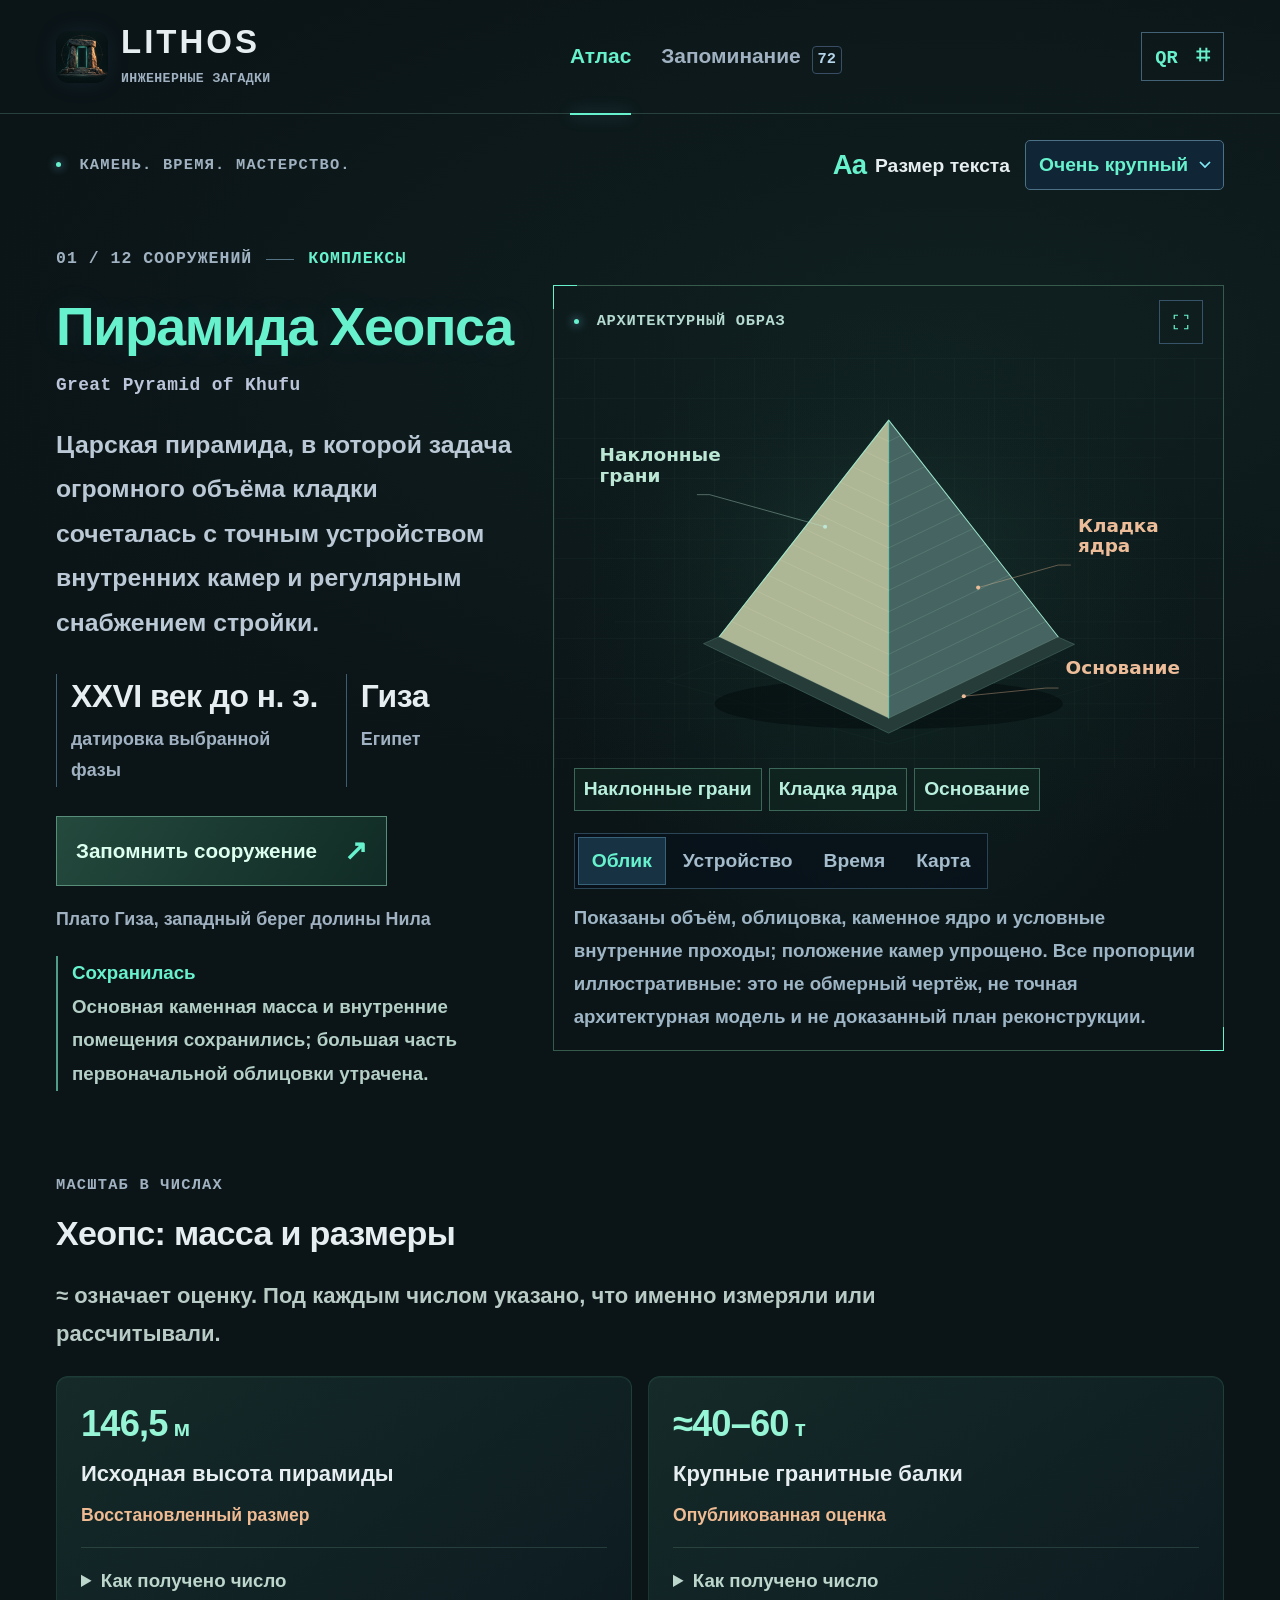
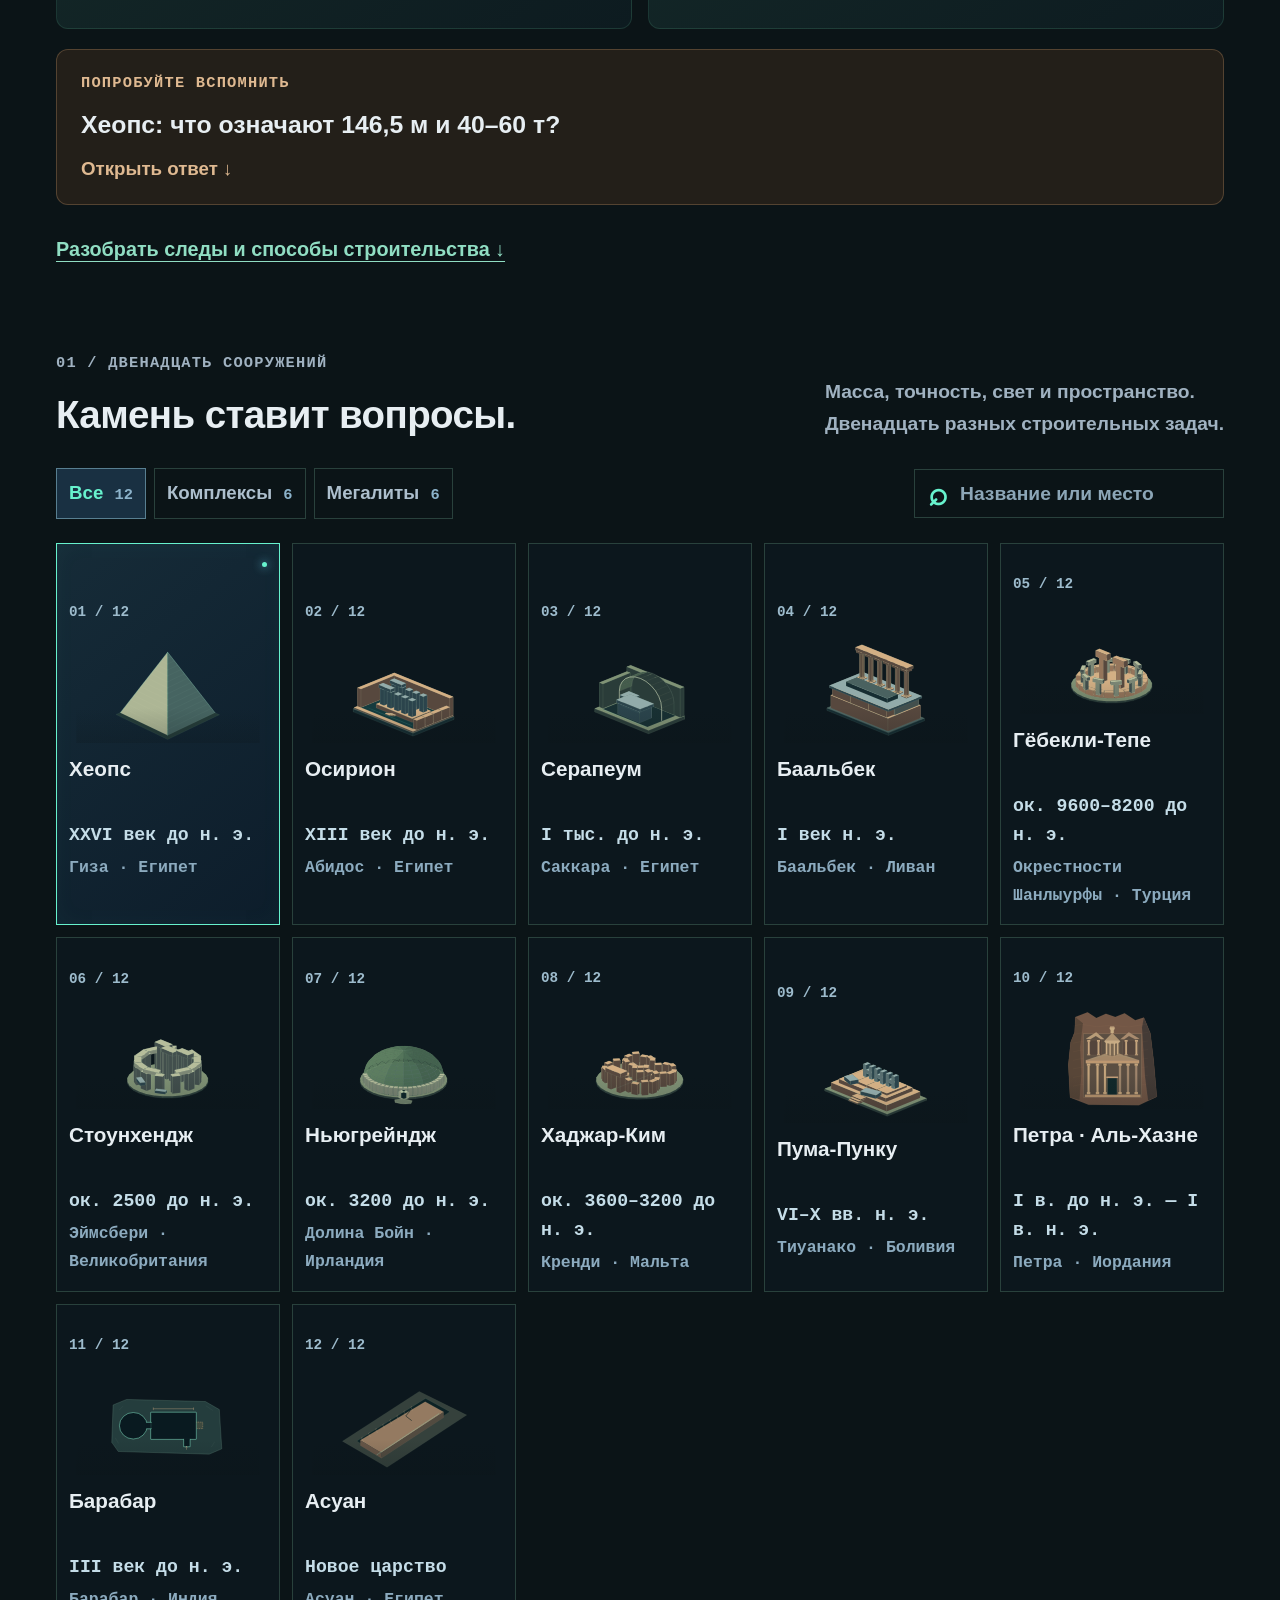
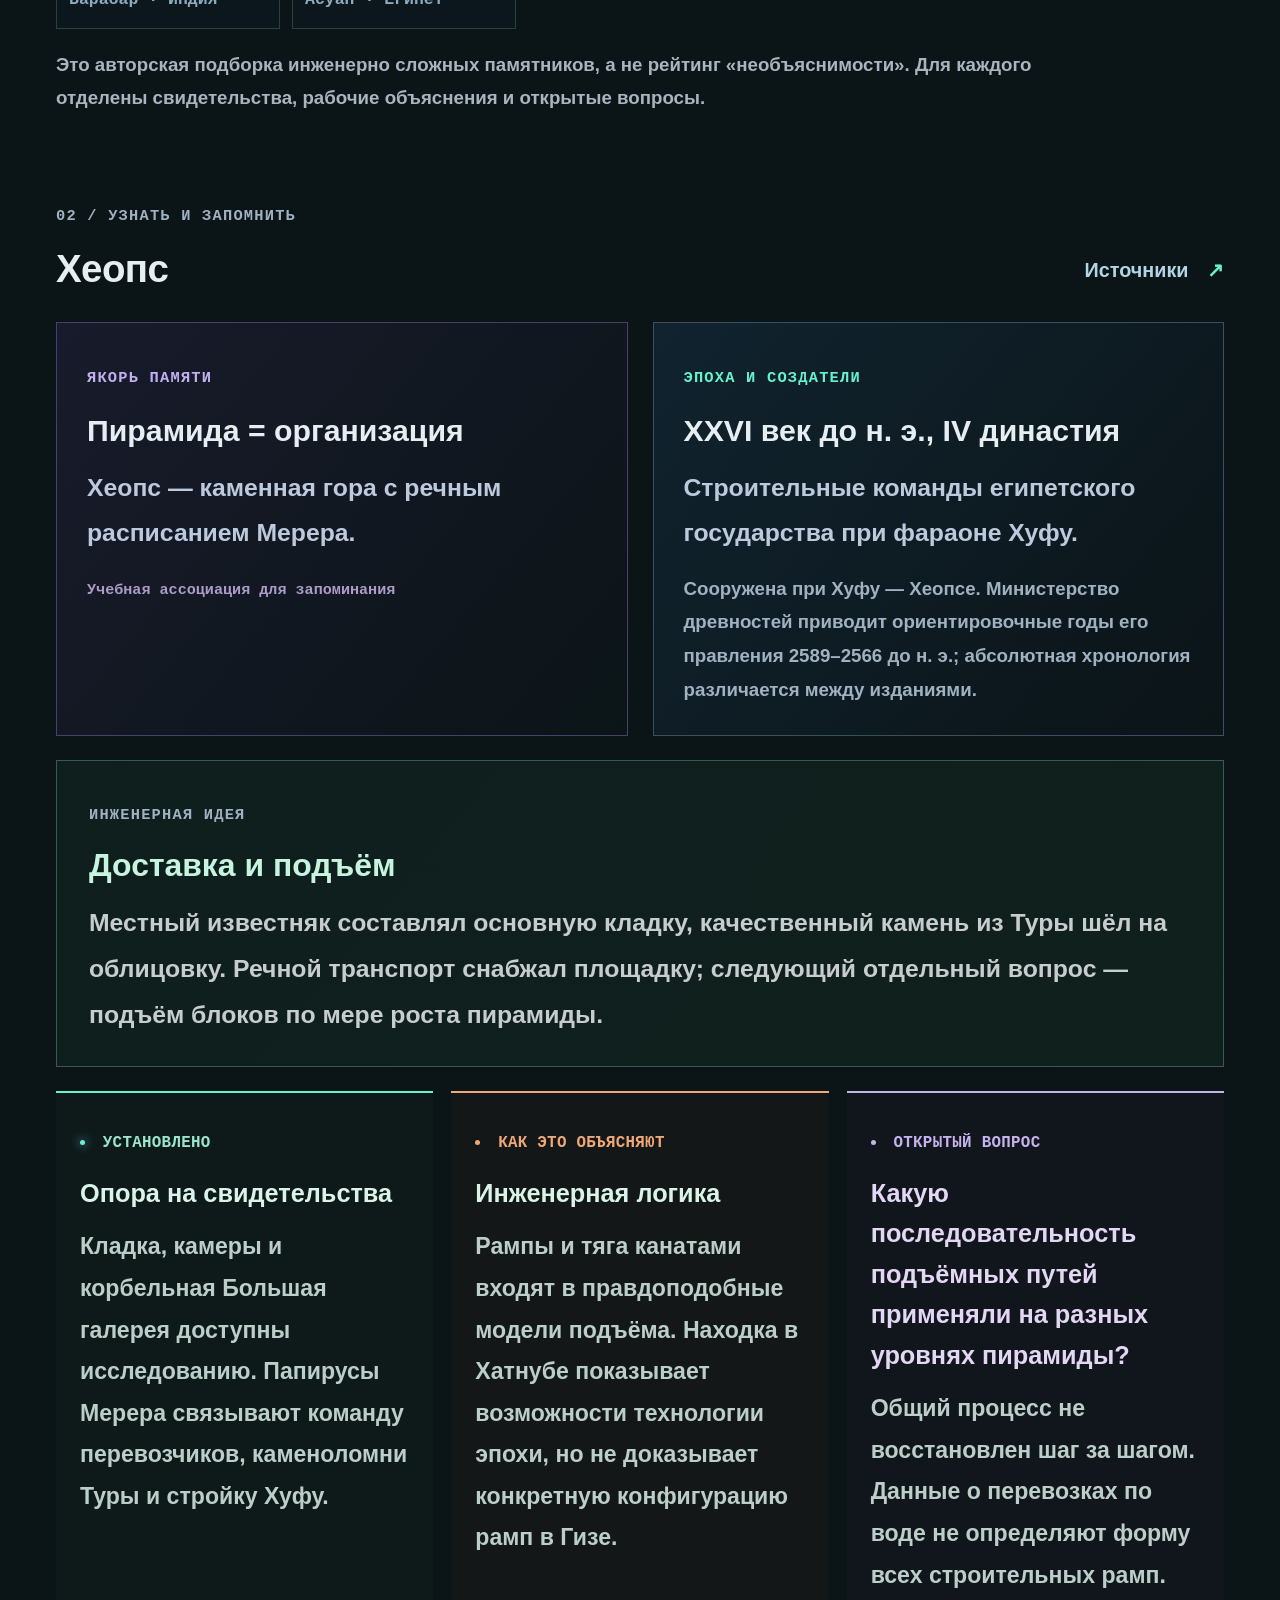
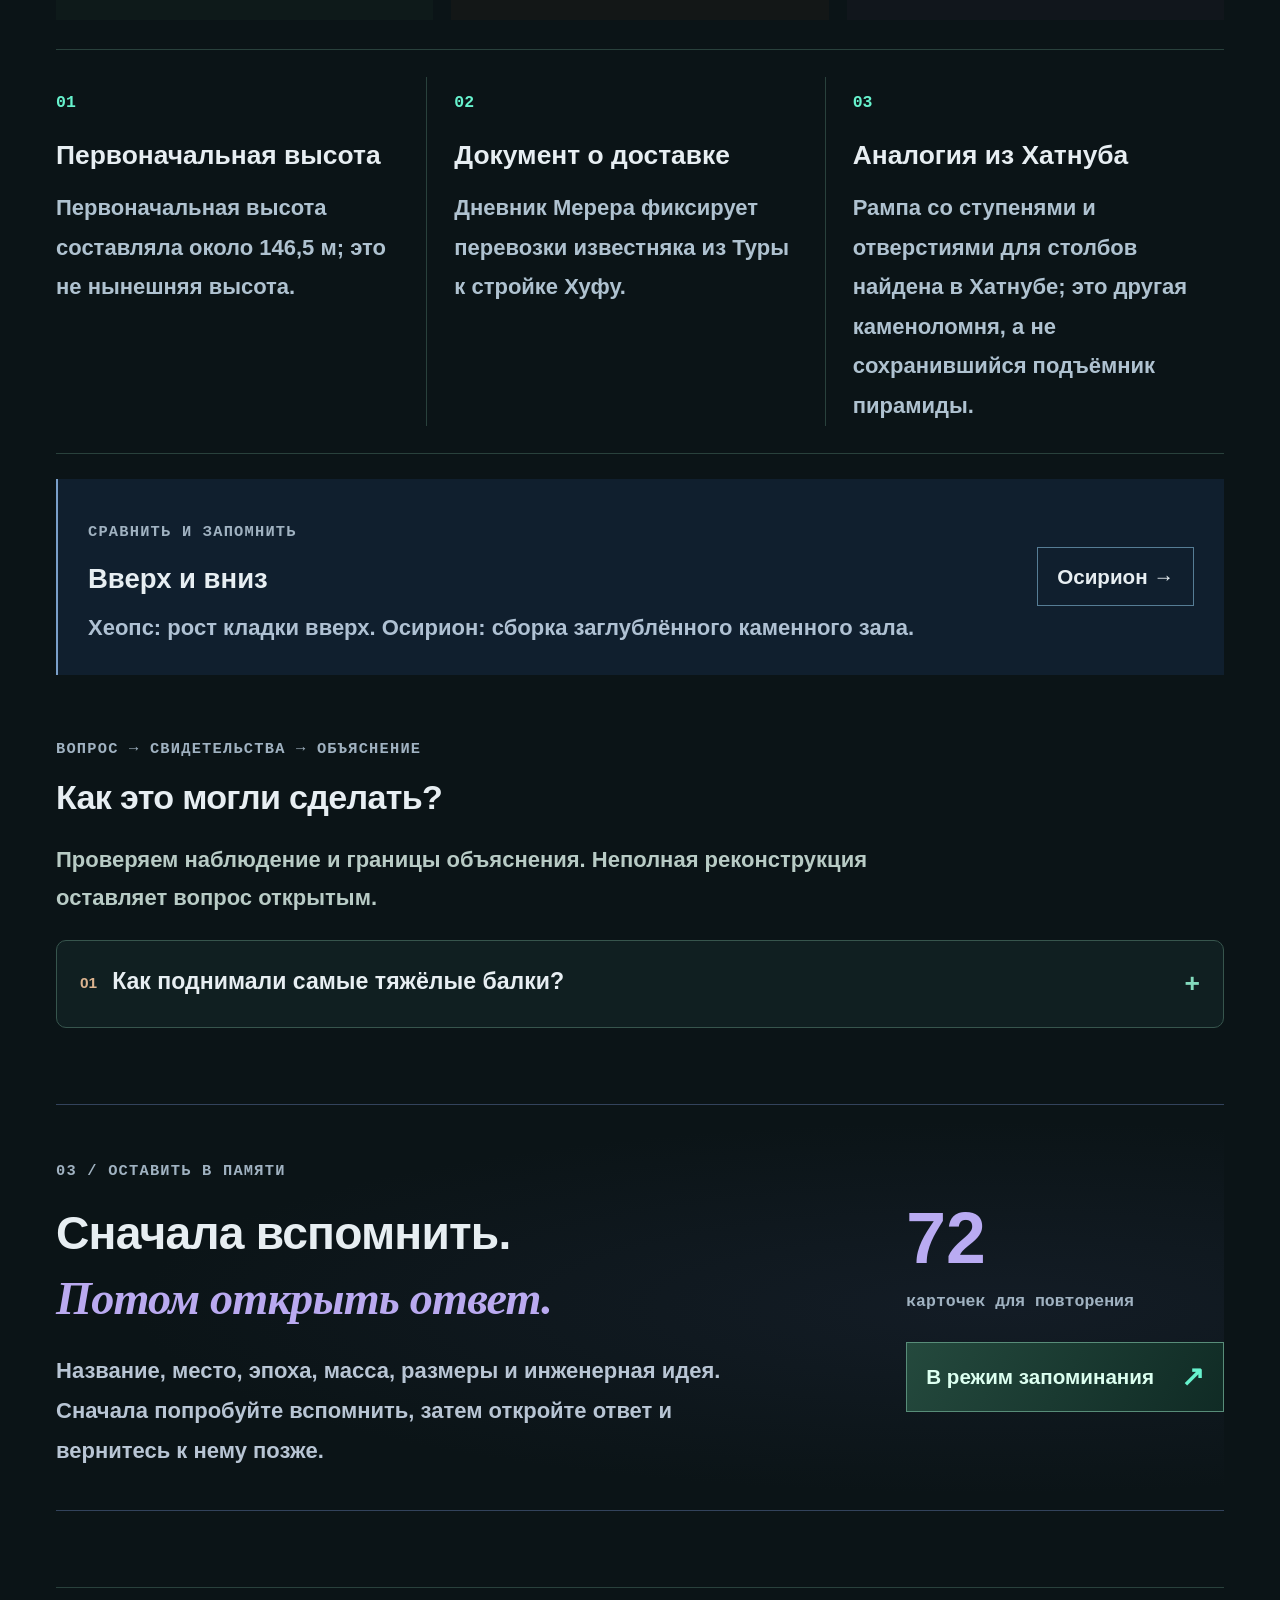
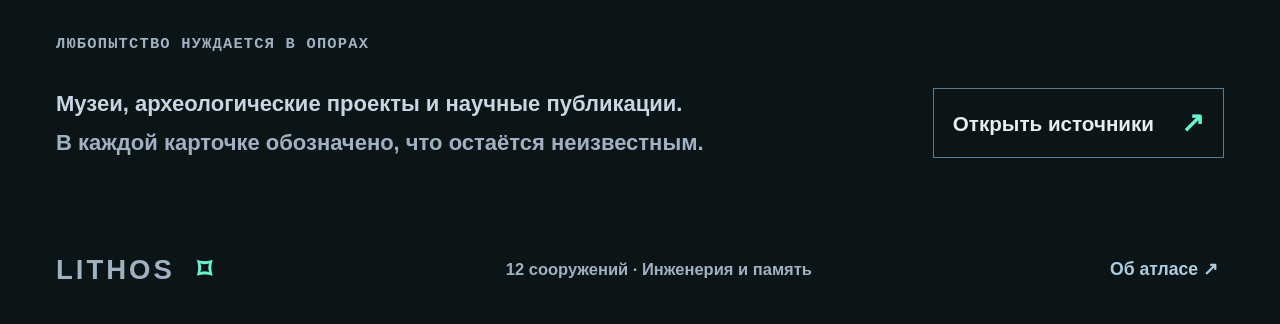
==== commit 32eda1be: "Add source-backed masses, Barabar and Aswan engineering studies" ====
--- a/docs/index.html
+++ b/docs/index.html
@@ -1,9 +1,9 @@
 <!doctype html>
 <html lang="ru" data-text-size="large">
 <head>
-  <meta name="atlas-app" content="lithos"><meta name="atlas-version" content="r-cf6990193f8eea32a335"><meta name="atlas-built" content="2026-10-10T07:00:52+00:00">
+  <meta name="atlas-app" content="lithos"><meta name="atlas-version" content="r-5f4079fe2daa7b201c1c"><meta name="atlas-built" content="2026-10-10T07:47:51+00:00">
   <meta charset="utf-8"><meta name="viewport" content="width=device-width,initial-scale=1">
-  <meta name="theme-color" content="#0b1417"><meta name="description" content="LITHOS — 10 инженерных загадок древности. Чертежи, доказательства, гипотезы и карточки для запоминания.">
+  <meta name="theme-color" content="#0b1417"><meta name="description" content="LITHOS — 12 инженерных загадок древности. Чертежи, доказательства, гипотезы и карточки для запоминания.">
   <meta name="application-name" content="LITHOS"><meta name="apple-mobile-web-app-title" content="LITHOS"><meta name="apple-mobile-web-app-capable" content="yes"><meta name="mobile-web-app-capable" content="yes">
   <link rel="icon" type="image/png" sizes="32x32" href="assets/favicon-32.png"><link rel="apple-touch-icon" sizes="180x180" href="assets/apple-touch-icon.png"><link rel="manifest" href="site.webmanifest">
   <title>LITHOS — Инженерные загадки древности</title>
@@ -78,7 +78,10 @@
 html,html[data-text-size="normal"]{font-size:20px}
 html[data-text-size="large"]{font-size:22px}
 html[data-text-size="xlarge"]{font-size:24px}
-body{font-size:1.125rem;font-weight:600}
+/* Explicit body sizes avoid a stale rem base during first paint in mobile WebKit. */
+body{font-size:22.5px;font-weight:600}
+html[data-text-size="large"] body{font-size:24.75px}
+html[data-text-size="xlarge"] body{font-size:27px}
 button,select,input{font-weight:700}
 h1,h2,h3,strong{font-weight:750}
 .reading-controls select{min-height:50px}.reading-controls{flex-wrap:wrap}
@@ -107,6 +110,56 @@
 
 @media(max-width:370px){.view-tabs button{font-size:.875rem;padding-left:3px;padding-right:3px}}
 
+/* Numbers support recall without overpowering the reading hierarchy. */
+.engineering-metrics,.engineering-dossier{padding-top:48px;scroll-margin-top:24px;min-width:0}
+.engineering-heading{max-width:920px;margin-bottom:24px}
+.engineering-heading h2{font-size:1.55rem;line-height:1.3;margin:9px 0 14px;letter-spacing:-.02em}
+.engineering-heading>p{color:#b8cbc5;font-size:1rem;line-height:1.7}
+.metric-grid{display:grid;grid-template-columns:repeat(auto-fit,minmax(min(100%,250px),1fr));gap:16px}
+.metric-card{min-width:0;padding:24px;background:linear-gradient(145deg,#152a29,#0d1b20);border:1px solid #315f5266;border-radius:12px;box-shadow:inset 0 1px #91f7cc0b}
+.metric-card .metric-value{margin:0 0 12px;line-height:1.25;color:#95f5d5;font-variant-numeric:tabular-nums;letter-spacing:-.035em}
+.metric-number{font-size:1.65rem;font-weight:800;white-space:nowrap}
+.metric-unit{font-size:1.03rem;font-weight:750;white-space:nowrap;letter-spacing:0}
+.metric-card h3{font-size:1rem;line-height:1.45;margin:0 0 12px;font-weight:750}
+.metric-kind{display:block;color:#efbb93;font-size:.8rem;line-height:1.5}
+.metric-details{margin-top:18px;border-top:1px solid #45665b70;padding-top:10px}
+.metric-details summary{cursor:pointer;font-size:.85rem;line-height:1.6;padding:8px 0;min-height:44px;color:#bcd6cc;font-weight:700}
+.metric-details p{font-size:.95rem;line-height:1.7;color:#c6d5d0;margin:10px 0}
+.engineering-sources{padding-left:19px;margin:18px 0 0;display:grid;gap:11px;list-style:disc}
+.engineering-sources li{font-size:.8rem;line-height:1.55;color:#abd6c6;min-width:0}
+.engineering-sources a{color:inherit;text-decoration:underline;text-decoration-thickness:1px;text-underline-offset:4px;overflow-wrap:anywhere}
+.engineering-sources a:hover,.engineering-jump:hover{color:#92ffdb}
+.engineering-recall{margin-top:20px;padding:20px 24px;border:1px solid #85694b80;border-radius:12px;background:#231f19}
+.engineering-recall summary{list-style:none;cursor:pointer;line-height:1.6;font-weight:750;min-height:44px}
+.engineering-recall summary span{display:block}.engineering-recall .eyebrow{color:#dfb991;margin-bottom:8px;font-size:.7rem}
+.recall-instruction{margin-top:10px;color:#dfb991;font-size:.85rem}
+.engineering-recall[open] .recall-instruction{display:none}
+.engineering-recall-answer{border-top:1px solid #80664a70;margin-top:17px;padding-top:17px;font-size:1rem;line-height:1.7}
+.engineering-recall-answer strong{font-size:1.1rem;color:#f0d3ae}.engineering-recall-answer p{margin-bottom:0}
+.engineering-jump{display:inline-block;margin-top:15px;padding:12px 0;font-size:.9rem;color:#90dec3;text-decoration:underline;text-underline-offset:5px}
+.engineering-video{background:#142521;border:1px solid #365b4f;border-left:3px solid #83bbaa;padding:24px;border-radius:8px;margin-bottom:22px}
+.engineering-video h3{font-size:1.2rem;line-height:1.45;margin:10px 0}
+.engineering-video p{font-size:1rem;line-height:1.7;margin:12px 0}
+.engineering-video>a{display:inline-block;padding:9px 0;color:#91e9c8;font-size:.95rem;text-decoration:underline;text-underline-offset:5px}
+.engineering-video .engineering-method{font-size:.8rem;color:#b0c4bc;margin-bottom:0}
+.engineering-questions{display:grid;gap:14px}
+.engineering-question{border:1px solid #37554d;border-radius:10px;background:#101f21;min-width:0}
+.engineering-question>summary{list-style:none;display:flex;align-items:flex-start;gap:15px;padding:23px;cursor:pointer;line-height:1.5;font-size:1.05rem;font-weight:750;min-height:52px}
+.engineering-question>summary::-webkit-details-marker{display:none}
+.engineering-question>summary:after{content:'+';color:#83dabd;margin-left:auto;flex:0 0 auto;font-size:1.2rem}
+.engineering-question[open]>summary:after{content:'−'}
+.question-index{font-size:.7rem;color:#dcb38f;padding-top:.45em;flex:0 0 auto}
+.question-body{padding:0 24px 24px}.question-part{border-top:1px solid #37554d77;padding-top:18px;margin-top:4px}
+.question-part h3{font-size:.8rem;letter-spacing:.04em;color:#e1b98f;margin:0 0 7px;text-transform:uppercase}
+.question-part p{font-size:1rem;line-height:1.8;margin:0 0 20px;color:#ccdad5}
+.method-diagram{margin:20px 0 0}.method-diagram svg{width:100%;height:auto;border-radius:8px;background:#0b191c}
+.method-diagram figcaption{font-size:.85rem;line-height:1.7;color:#b9cfc5;margin-top:14px}
+.engineering-question summary:focus-visible,.metric-details summary:focus-visible,.engineering-recall summary:focus-visible{outline:2px solid #86f5cb;outline-offset:5px}
+@media(max-width:600px){.engineering-metrics,.engineering-dossier{padding-top:35px}.metric-card{padding:22px}.metric-number{font-size:1.6rem}.engineering-heading h2{font-size:1.4rem}.engineering-video{padding:20px}.engineering-video>.eyebrow{font-size:.65rem}.engineering-question>summary{padding:19px 17px;gap:10px;font-size:1rem}.question-body{padding:0 18px 20px}.engineering-recall{padding:19px}.engineering-video h3{font-size:1.1rem}}
+@media(max-width:370px){.metric-number{font-size:1.5rem}.metric-card{padding:20px}.question-index{display:none}.engineering-heading h2{font-size:1.25rem}}
+
+.engineering-recall summary::-webkit-details-marker{display:none}
+
 .app-updates{margin:28px 0 4px;padding:24px 0 0;border-top:1px solid var(--border,var(--line,#385248));min-width:0}.app-updates h3{font-size:1.2rem;font-weight:750;line-height:1.5;margin:0 0 16px}.update-toggle{display:flex;align-items:center;gap:13px;min-height:48px;font-size:1rem;font-weight:700;cursor:pointer}.update-toggle input{width:25px;height:25px;flex:none;accent-color:var(--cyan,#67f2cd);margin:0}.app-updates .update-status{font-size:1rem;line-height:1.7;font-weight:650;margin:16px 0;color:var(--text,#e7eef2)}.app-updates .update-help{font-size:.85rem;line-height:1.7;color:var(--muted,#b0c6bd);margin:0 0 18px}.update-actions{display:flex;gap:12px;flex-wrap:wrap}.update-actions button{font-size:.9rem;min-height:48px;padding:12px 16px;white-space:normal}.update-version{display:block;font-size:.75rem;color:var(--muted,#b0c6bd);margin-top:16px}.update-banner{position:fixed;left:max(15px,env(safe-area-inset-left));right:max(15px,env(safe-area-inset-right));bottom:max(15px,env(safe-area-inset-bottom));margin:0 auto;max-width:860px;padding:20px 23px;z-index:110;background:#102922;border:1px solid #67aa95;box-shadow:0 10px 60px #0009;display:flex;gap:22px;align-items:center;color:#e9fff3}.update-banner p{font-size:.85rem;font-weight:650;line-height:1.6;margin:0;flex:1;min-width:0}.update-banner>div{display:flex;gap:10px;flex-wrap:wrap;flex-shrink:0}.update-banner button{font-size:.85rem;line-height:1.5;font-weight:700;padding:10px 13px;border:1px solid #77bea6;min-height:46px;color:#d2ffeb}.update-banner button:disabled{opacity:.5;cursor:default}.update-banner[hidden]{display:none!important}@media(max-width:700px){.update-banner{flex-direction:column;align-items:stretch;gap:15px;padding:17px 19px}.update-banner>div{justify-content:flex-end}.update-banner p{font-size:.875rem}.update-actions{flex-direction:column}.update-actions button{width:100%;justify-content:center}}
 </style>
 </head>
@@ -114,7 +167,7 @@
 <a href="#main-content" class="skip-link">К содержанию</a>
 <header class="site-header">
  <a class="brand" href="#" data-mode="atlas" aria-label="LITHOS — атлас"><img src="[data-uri]" class="app-icon" width="52" height="52" alt=""><span>LITHOS<small>ИНЖЕНЕРНЫЕ ЗАГАДКИ</small></span></a>
- <nav class="main-nav" aria-label="Разделы приложения"><button type="button" data-mode="atlas" class="active" aria-current="page">Атлас</button><button type="button" data-mode="learn">Запоминание <span class="nav-count" id="nav-due">50</span></button></nav>
+ <nav class="main-nav" aria-label="Разделы приложения"><button type="button" data-mode="atlas" class="active" aria-current="page">Атлас</button><button type="button" data-mode="learn">Запоминание <span class="nav-count" id="nav-due">72</span></button></nav>
  <button type="button" class="qr-trigger header-qr" aria-label="QR-код приложения">QR <span>⌗</span></button>
 </header>
 <main id="main-content">
@@ -124,26 +177,68 @@
    <div class="hero-copy"><div class="wonder-meta"><span id="wonder-rank"></span><i></i><span id="wonder-range"></span></div><h1 id="wonder-name"></h1><p class="wonder-english" id="wonder-english"></p><p class="hero-summary" id="wonder-summary"></p><div class="hero-stats"><div><strong id="wonder-era"></strong><span>эпоха создания</span></div><div><strong id="wonder-city"></strong><span>древний город</span></div></div><button type="button" class="primary-button" id="remember-wonder">Запомнить сооружение <span>↗</span></button><p class="hero-location" id="wonder-location"></p><div class="evidence-status" id="evidence-status"></div></div>
    <div class="viewer" id="viewer"><div class="viewer-top"><span><i></i> <span id="viewer-title">АРХИТЕКТУРНЫЙ ОБРАЗ</span></span><button type="button" id="expand-viewer" class="icon-button" aria-label="Развернуть иллюстрацию" aria-expanded="false"><svg viewBox="0 0 24 24" aria-hidden="true"><path d="M8 3H3v5m13-5h5v5M3 16v5h5m13-5v5h-5"/></svg></button></div><div id="viewer-content" class="viewer-content"></div><ul id="diagram-key" class="diagram-key" aria-label="Подписи схемы"></ul><div class="viewer-bottom"><div class="view-tabs" role="group" aria-label="Вид иллюстрации"><button type="button" data-view="exterior" aria-pressed="true" class="active">Облик</button><button type="button" data-view="structure" aria-pressed="false">Устройство</button><button type="button" data-view="timeline" aria-pressed="false">Время</button><button type="button" data-view="map" aria-pressed="false">Карта</button></div><span class="viewer-code" id="viewer-code"></span></div><p class="viewer-note" id="viewer-note"></p></div>
   </section>
-  <section class="collection" id="collection"><div class="section-heading"><div><span class="eyebrow">01 / ДЕСЯТЬ СООРУЖЕНИЙ</span><h2>Камень ставит вопросы.</h2></div><p>Масса, точность, свет и пространство.<br>Десять разных строительных задач.</p></div><div class="collection-toolbar"><div class="range-filters" role="group" aria-label="Тип памятника"><button type="button" data-range="all" class="active" aria-pressed="true">Все <span>10</span></button><button type="button" data-range="complex" aria-pressed="false">Комплексы <span>5</span></button><button type="button" data-range="megalith" aria-pressed="false">Мегалиты <span>5</span></button></div><label class="search"><span aria-hidden="true">⌕</span><input type="search" id="wonder-search" placeholder="Название или место" aria-label="Найти сооружение по названию, месту или стране"></label></div><div class="wonder-grid" id="wonder-grid"></div><p class="collection-note">Это авторская подборка инженерно сложных памятников, а не рейтинг «необъяснимости». Для каждого отделены свидетельства, рабочие объяснения и открытые вопросы.</p><div class="empty-search" id="empty-search" hidden>Ничего не найдено. <button type="button" id="reset-search">Сбросить поиск</button></div></section>
+  <section class="engineering-metrics" id="engineering-metrics" aria-label="Масса и размеры"></section>
+  <section class="collection" id="collection"><div class="section-heading"><div><span class="eyebrow">01 / ДВЕНАДЦАТЬ СООРУЖЕНИЙ</span><h2>Камень ставит вопросы.</h2></div><p>Масса, точность, свет и пространство.<br>Двенадцать разных строительных задач.</p></div><div class="collection-toolbar"><div class="range-filters" role="group" aria-label="Тип памятника"><button type="button" data-range="all" class="active" aria-pressed="true">Все <span>12</span></button><button type="button" data-range="complex" aria-pressed="false">Комплексы <span>6</span></button><button type="button" data-range="megalith" aria-pressed="false">Мегалиты <span>6</span></button></div><label class="search"><span aria-hidden="true">⌕</span><input type="search" id="wonder-search" placeholder="Название или место" aria-label="Найти сооружение по названию, месту или стране"></label></div><div class="wonder-grid" id="wonder-grid"></div><p class="collection-note">Это авторская подборка инженерно сложных памятников, а не рейтинг «необъяснимости». Для каждого отделены свидетельства, рабочие объяснения и открытые вопросы.</p><div class="empty-search" id="empty-search" hidden>Ничего не найдено. <button type="button" id="reset-search">Сбросить поиск</button></div></section>
   <section class="wonder-details" id="wonder-details"><div class="section-heading"><div><span class="eyebrow">02 / УЗНАТЬ И ЗАПОМНИТЬ</span><h2 id="detail-heading"></h2></div><button class="text-button sources-trigger" type="button">Источники <span>↗</span></button></div><div class="insight-grid"><article class="memory-anchor"><span class="eyebrow">ЯКОРЬ ПАМЯТИ</span><h3 id="anchor-title"></h3><p id="anchor-text"></p><small>Учебная ассоциация для запоминания</small></article><article class="historical-context"><span class="eyebrow">ЭПОХА И СОЗДАТЕЛИ</span><h3 id="history-era"></h3><p id="history-builders"></p><p class="history-note" id="history-note"></p></article></div><article class="engineering-panel"><span class="eyebrow">ИНЖЕНЕРНАЯ ИДЕЯ</span><h3 id="engineering-title"></h3><p id="engineering-text"></p></article><section class="evidence-grid" aria-label="Что известно о строительстве"><article class="evidence-card established"><span class="eyebrow"><i></i> УСТАНОВЛЕНО</span><h3>Опора на свидетельства</h3><p id="established-text"></p></article><article class="evidence-card hypothesis"><span class="eyebrow"><i></i> КАК ЭТО ОБЪЯСНЯЮТ</span><h3>Инженерная логика</h3><p id="hypothesis-text"></p></article><article class="evidence-card question"><span class="eyebrow"><i></i> ОТКРЫТЫЙ ВОПРОС</span><h3 id="open-question"></h3><p id="uncertainty-text"></p></article></section><div class="facts-grid" id="facts-grid"></div><div class="pair-panel"><div><span class="eyebrow">СРАВНИТЬ И ЗАПОМНИТЬ</span><h3 id="pair-title"></h3><p id="pair-text"></p></div><button class="secondary-button" id="pair-button" type="button"></button></div></section>
-  <section class="learn-invite"><div><span class="eyebrow">03 / ОСТАВИТЬ В ПАМЯТИ</span><h2>Сначала вспомнить.<br><em>Потом открыть ответ.</em></h2><p>Название, место, эпоха, инженерная идея и границы наших знаний. Сначала попробуйте вспомнить, затем откройте ответ и вернитесь к нему позже.</p></div><div class="invite-action"><span class="invite-count" id="invite-count">50</span><span class="invite-label">карточек для повторения</span><button class="primary-button" data-mode="learn" type="button">В режим запоминания <span>↗</span></button></div></section>
+  <section class="engineering-dossier" id="engineering-dossier" aria-label="Разбор строительных вопросов"></section>
+  <section class="learn-invite"><div><span class="eyebrow">03 / ОСТАВИТЬ В ПАМЯТИ</span><h2>Сначала вспомнить.<br><em>Потом открыть ответ.</em></h2><p>Название, место, эпоха, масса, размеры и инженерная идея. Сначала попробуйте вспомнить, затем откройте ответ и вернитесь к нему позже.</p></div><div class="invite-action"><span class="invite-count" id="invite-count">72</span><span class="invite-label">карточек для повторения</span><button class="primary-button" data-mode="learn" type="button">В режим запоминания <span>↗</span></button></div></section>
  </div>
  <div id="learn-view" hidden>
   <section class="learn-heading"><span class="eyebrow">ПАМЯТЬ / АКТИВНОЕ ВОСПРОИЗВЕДЕНИЕ</span><h1>Древность <em>в памяти.</em></h1><p>Попробуйте ответить самостоятельно. Затем откройте карточку и выберите, когда вернуться к ней.</p></section>
-  <div id="learn-overview"><div class="study-stats"><div><strong id="due-count">50</strong><span>к повторению сейчас</span></div><div><strong id="seen-count">0</strong><span>уже знакомых карточек</span></div><div><strong>10</strong><span>сооружений в коллекции</span></div></div><section class="review-setup"><div class="setup-fields"><label for="study-topic">Что запоминаем<select id="study-topic"><option value="all">Все темы</option><option value="name">Названия сооружений</option><option value="era">Эпохи создания</option><option value="geo">Географию</option><option value="engineering">Инженерные идеи</option><option value="evidence">Факты и гипотезы</option></select></label><label for="study-wonder">Какие сооружения<select id="study-wonder"><option value="all">Все десять сооружений</option><option value="complex">Комплексы</option><option value="megalith">Мегалиты</option></select></label></div><div class="start-review"><div><h2 id="review-ready-title"></h2><p id="review-ready-note"></p></div><button class="primary-button" type="button" id="start-review">Начать повторение <span>↗</span></button></div><button class="text-button" type="button" id="practice-all">Повторить всю выбранную подборку ↗</button></section><div class="study-method"><div><span>01</span><h3>Вспомните</h3><p>Не торопитесь открывать ответ. Назовите его вслух или про себя.</p></div><div><span>02</span><h3>Сравните</h3><p>Проверьте себя по ответу и используйте ассоциацию как опору.</p></div><div><span>03</span><h3>Вернитесь позже</h3><p>Карточка получит новый срок повторения. Прогресс хранится в этом браузере.</p></div></div></div>
+  <div id="learn-overview"><div class="study-stats"><div><strong id="due-count">72</strong><span>к повторению сейчас</span></div><div><strong id="seen-count">0</strong><span>уже знакомых карточек</span></div><div><strong>12</strong><span>сооружений в коллекции</span></div></div><section class="review-setup"><div class="setup-fields"><label for="study-topic">Что запоминаем<select id="study-topic"><option value="all">Все темы</option><option value="name">Названия сооружений</option><option value="era">Эпохи создания</option><option value="geo">Географию</option><option value="engineering">Инженерные идеи</option><option value="evidence">Факты и гипотезы</option><option value="scale">Масса и размеры</option></select></label><label for="study-wonder">Какие сооружения<select id="study-wonder"><option value="all">Все сооружения</option><option value="complex">Комплексы</option><option value="megalith">Мегалиты</option></select></label></div><div class="start-review"><div><h2 id="review-ready-title"></h2><p id="review-ready-note"></p></div><button class="primary-button" type="button" id="start-review">Начать повторение <span>↗</span></button></div><button class="text-button" type="button" id="practice-all">Повторить всю выбранную подборку ↗</button></section><div class="study-method"><div><span>01</span><h3>Вспомните</h3><p>Не торопитесь открывать ответ. Назовите его вслух или про себя.</p></div><div><span>02</span><h3>Сравните</h3><p>Проверьте себя по ответу и используйте ассоциацию как опору.</p></div><div><span>03</span><h3>Вернитесь позже</h3><p>Карточка получит новый срок повторения. Прогресс хранится в этом браузере.</p></div></div></div>
   <section class="review-session" id="review-session" hidden><div class="session-top"><button class="text-button" id="end-review" type="button">← К подборке</button><span id="session-position"></span></div><div class="session-progress"><span id="session-progress-bar"></span></div><article class="flashcard" id="flashcard" aria-live="polite"><span class="eyebrow" id="card-topic"></span><div id="card-front"><div class="card-motif" aria-hidden="true">⌑</div><h2 id="card-question"></h2><p id="card-hint"></p><button class="primary-button" id="reveal-answer" aria-expanded="false" aria-controls="card-back" type="button">Открыть ответ <span>↓</span></button></div><div id="card-back" hidden><h2 id="card-answer"></h2><p class="answer-detail" id="card-answer-detail"></p><div class="answer-anchor"><span>ЗАПОМНИТЬ</span><p id="card-anchor"></p></div><button type="button" class="text-button" id="answer-source">Источник ответа ↗</button></div></article><div class="rating-buttons" id="rating-buttons" hidden><button type="button" data-grade="again"><strong>Повторить</strong><span>через 10 минут</span></button><button type="button" data-grade="good"><strong>Вспомнил</strong><span id="good-interval">через 1 день</span></button><button type="button" data-grade="easy"><strong>Легко</strong><span id="easy-interval">через 3 дня</span></button></div><p class="study-footnote">Не обязательно запоминать точный год. Начните с места, эпохи и одной инженерной идеи.</p></section>
   <section class="review-complete" id="review-complete" hidden><span class="finish-symbol" aria-hidden="true">✦</span><h2>Повторение завершено.</h2><p id="review-summary"></p><button type="button" class="primary-button" id="return-overview">К подборке <span>↗</span></button></section>
  </div>
  <section class="source-strip"><span class="eyebrow">ЛЮБОПЫТСТВО НУЖДАЕТСЯ В ОПОРАХ</span><div><p>Музеи, археологические проекты и научные публикации.<br><span>В каждой карточке обозначено, что остаётся неизвестным.</span></p><button type="button" class="secondary-button sources-trigger">Открыть источники <span>↗</span></button></div></section>
 </main>
-<footer><a href="#" class="footer-brand" data-mode="atlas">LITHOS <span>⌑</span></a><span>10 сооружений · Инженерия и память</span><button type="button" id="about-button">Об атласе ↗</button></footer>
+<footer><a href="#" class="footer-brand" data-mode="atlas">LITHOS <span>⌑</span></a><span>12 сооружений · Инженерия и память</span><button type="button" id="about-button">Об атласе ↗</button></footer>
 <dialog id="sources-dialog" aria-labelledby="sources-title"><div class="dialog-top"><span class="eyebrow">БИБЛИОТЕКА АТЛАСА</span><button type="button" class="close-dialog icon-button" aria-label="Закрыть источники">✕</button></div><h2 id="sources-title">Откуда мы это знаем</h2><p>Основу атласа составляют материалы музеев, археологических организаций и исследователей. Приблизительные даты и спорные реконструкции отмечены отдельно.</p><div id="sources-list"></div><p class="source-policy" id="source-policy"></p></dialog>
-<dialog id="qr-dialog" aria-labelledby="qr-title"><div class="dialog-top"><span class="eyebrow">АТЛАС В ВАШЕМ ТЕЛЕФОНЕ</span><button type="button" class="close-dialog icon-button" aria-label="Закрыть QR-код">✕</button></div><h2 id="qr-title">Десять загадок.<br>Одна ссылка.</h2><div class="qr-art"><svg xmlns="http://www.w3.org/2000/svg" viewBox="0 0 37 37" role="img" aria-label="QR-код: https://evgk724.github.io/lithos-atlas/" shape-rendering="crispEdges"><rect width="37" height="37" fill="white"/><path d="M4 4h1v1h-1zM5 4h1v1h-1zM6 4h1v1h-1zM7 4h1v1h-1zM8 4h1v1h-1zM9 4h1v1h-1zM10 4h1v1h-1zM12 4h1v1h-1zM13 4h1v1h-1zM15 4h1v1h-1zM16 4h1v1h-1zM17 4h1v1h-1zM18 4h1v1h-1zM22 4h1v1h-1zM24 4h1v1h-1zM26 4h1v1h-1zM27 4h1v1h-1zM28 4h1v1h-1zM29 4h1v1h-1zM30 4h1v1h-1zM31 4h1v1h-1zM32 4h1v1h-1zM4 5h1v1h-1zM10 5h1v1h-1zM12 5h1v1h-1zM13 5h1v1h-1zM15 5h1v1h-1zM16 5h1v1h-1zM17 5h1v1h-1zM18 5h1v1h-1zM21 5h1v1h-1zM23 5h1v1h-1zM24 5h1v1h-1zM26 5h1v1h-1zM32 5h1v1h-1zM4 6h1v1h-1zM6 6h1v1h-1zM7 6h1v1h-1zM8 6h1v1h-1zM10 6h1v1h-1zM12 6h1v1h-1zM13 6h1v1h-1zM14 6h1v1h-1zM17 6h1v1h-1zM18 6h1v1h-1zM19 6h1v1h-1zM22 6h1v1h-1zM26 6h1v1h-1zM28 6h1v1h-1zM29 6h1v1h-1zM30 6h1v1h-1zM32 6h1v1h-1zM4 7h1v1h-1zM6 7h1v1h-1zM7 7h1v1h-1zM8 7h1v1h-1zM10 7h1v1h-1zM13 7h1v1h-1zM16 7h1v1h-1zM17 7h1v1h-1zM19 7h1v1h-1zM20 7h1v1h-1zM21 7h1v1h-1zM24 7h1v1h-1zM26 7h1v1h-1zM28 7h1v1h-1zM29 7h1v1h-1zM30 7h1v1h-1zM32 7h1v1h-1zM4 8h1v1h-1zM6 8h1v1h-1zM7 8h1v1h-1zM8 8h1v1h-1zM10 8h1v1h-1zM12 8h1v1h-1zM13 8h1v1h-1zM15 8h1v1h-1zM20 8h1v1h-1zM22 8h1v1h-1zM23 8h1v1h-1zM26 8h1v1h-1zM28 8h1v1h-1zM29 8h1v1h-1zM30 8h1v1h-1zM32 8h1v1h-1zM4 9h1v1h-1zM10 9h1v1h-1zM13 9h1v1h-1zM14 9h1v1h-1zM15 9h1v1h-1zM16 9h1v1h-1zM17 9h1v1h-1zM20 9h1v1h-1zM21 9h1v1h-1zM22 9h1v1h-1zM24 9h1v1h-1zM26 9h1v1h-1zM32 9h1v1h-1zM4 10h1v1h-1zM5 10h1v1h-1zM6 10h1v1h-1zM7 10h1v1h-1zM8 10h1v1h-1zM9 10h1v1h-1zM10 10h1v1h-1zM12 10h1v1h-1zM14 10h1v1h-1zM16 10h1v1h-1zM18 10h1v1h-1zM20 10h1v1h-1zM22 10h1v1h-1zM24 10h1v1h-1zM26 10h1v1h-1zM27 10h1v1h-1zM28 10h1v1h-1zM29 10h1v1h-1zM30 10h1v1h-1zM31 10h1v1h-1zM32 10h1v1h-1zM13 11h1v1h-1zM14 11h1v1h-1zM15 11h1v1h-1zM16 11h1v1h-1zM17 11h1v1h-1zM20 11h1v1h-1zM23 11h1v1h-1zM4 12h1v1h-1zM7 12h1v1h-1zM8 12h1v1h-1zM9 12h1v1h-1zM10 12h1v1h-1zM11 12h1v1h-1zM12 12h1v1h-1zM14 12h1v1h-1zM16 12h1v1h-1zM19 12h1v1h-1zM21 12h1v1h-1zM23 12h1v1h-1zM24 12h1v1h-1zM25 12h1v1h-1zM28 12h1v1h-1zM30 12h1v1h-1zM31 12h1v1h-1zM32 12h1v1h-1zM5 13h1v1h-1zM6 13h1v1h-1zM8 13h1v1h-1zM14 13h1v1h-1zM15 13h1v1h-1zM17 13h1v1h-1zM18 13h1v1h-1zM19 13h1v1h-1zM21 13h1v1h-1zM22 13h1v1h-1zM23 13h1v1h-1zM25 13h1v1h-1zM28 13h1v1h-1zM30 13h1v1h-1zM31 13h1v1h-1zM8 14h1v1h-1zM10 14h1v1h-1zM12 14h1v1h-1zM13 14h1v1h-1zM14 14h1v1h-1zM16 14h1v1h-1zM17 14h1v1h-1zM19 14h1v1h-1zM20 14h1v1h-1zM24 14h1v1h-1zM30 14h1v1h-1zM8 15h1v1h-1zM11 15h1v1h-1zM13 15h1v1h-1zM14 15h1v1h-1zM18 15h1v1h-1zM20 15h1v1h-1zM21 15h1v1h-1zM25 15h1v1h-1zM27 15h1v1h-1zM29 15h1v1h-1zM32 15h1v1h-1zM4 16h1v1h-1zM5 16h1v1h-1zM6 16h1v1h-1zM8 16h1v1h-1zM10 16h1v1h-1zM11 16h1v1h-1zM12 16h1v1h-1zM15 16h1v1h-1zM16 16h1v1h-1zM17 16h1v1h-1zM18 16h1v1h-1zM19 16h1v1h-1zM20 16h1v1h-1zM22 16h1v1h-1zM24 16h1v1h-1zM25 16h1v1h-1zM26 16h1v1h-1zM27 16h1v1h-1zM32 16h1v1h-1zM4 17h1v1h-1zM7 17h1v1h-1zM11 17h1v1h-1zM12 17h1v1h-1zM13 17h1v1h-1zM14 17h1v1h-1zM18 17h1v1h-1zM19 17h1v1h-1zM20 17h1v1h-1zM21 17h1v1h-1zM22 17h1v1h-1zM25 17h1v1h-1zM26 17h1v1h-1zM27 17h1v1h-1zM28 17h1v1h-1zM29 17h1v1h-1zM30 17h1v1h-1zM31 17h1v1h-1zM32 17h1v1h-1zM4 18h1v1h-1zM7 18h1v1h-1zM9 18h1v1h-1zM10 18h1v1h-1zM15 18h1v1h-1zM18 18h1v1h-1zM19 18h1v1h-1zM21 18h1v1h-1zM23 18h1v1h-1zM25 18h1v1h-1zM26 18h1v1h-1zM27 18h1v1h-1zM30 18h1v1h-1zM32 18h1v1h-1zM4 19h1v1h-1zM5 19h1v1h-1zM6 19h1v1h-1zM7 19h1v1h-1zM9 19h1v1h-1zM12 19h1v1h-1zM14 19h1v1h-1zM17 19h1v1h-1zM18 19h1v1h-1zM27 19h1v1h-1zM28 19h1v1h-1zM30 19h1v1h-1zM32 19h1v1h-1zM7 20h1v1h-1zM8 20h1v1h-1zM10 20h1v1h-1zM11 20h1v1h-1zM12 20h1v1h-1zM14 20h1v1h-1zM16 20h1v1h-1zM25 20h1v1h-1zM27 20h1v1h-1zM29 20h1v1h-1zM4 21h1v1h-1zM6 21h1v1h-1zM11 21h1v1h-1zM13 21h1v1h-1zM16 21h1v1h-1zM19 21h1v1h-1zM20 21h1v1h-1zM22 21h1v1h-1zM23 21h1v1h-1zM24 21h1v1h-1zM25 21h1v1h-1zM28 21h1v1h-1zM30 21h1v1h-1zM31 21h1v1h-1zM4 22h1v1h-1zM5 22h1v1h-1zM7 22h1v1h-1zM8 22h1v1h-1zM10 22h1v1h-1zM13 22h1v1h-1zM15 22h1v1h-1zM17 22h1v1h-1zM18 22h1v1h-1zM19 22h1v1h-1zM21 22h1v1h-1zM23 22h1v1h-1zM26 22h1v1h-1zM27 22h1v1h-1zM29 22h1v1h-1zM32 22h1v1h-1zM4 23h1v1h-1zM5 23h1v1h-1zM6 23h1v1h-1zM8 23h1v1h-1zM9 23h1v1h-1zM11 23h1v1h-1zM12 23h1v1h-1zM13 23h1v1h-1zM17 23h1v1h-1zM19 23h1v1h-1zM22 23h1v1h-1zM23 23h1v1h-1zM24 23h1v1h-1zM27 23h1v1h-1zM28 23h1v1h-1zM29 23h1v1h-1zM30 23h1v1h-1zM4 24h1v1h-1zM5 24h1v1h-1zM8 24h1v1h-1zM10 24h1v1h-1zM11 24h1v1h-1zM15 24h1v1h-1zM16 24h1v1h-1zM17 24h1v1h-1zM19 24h1v1h-1zM21 24h1v1h-1zM24 24h1v1h-1zM25 24h1v1h-1zM26 24h1v1h-1zM27 24h1v1h-1zM28 24h1v1h-1zM29 24h1v1h-1zM30 24h1v1h-1zM31 24h1v1h-1zM12 25h1v1h-1zM14 25h1v1h-1zM15 25h1v1h-1zM16 25h1v1h-1zM17 25h1v1h-1zM19 25h1v1h-1zM21 25h1v1h-1zM22 25h1v1h-1zM24 25h1v1h-1zM28 25h1v1h-1zM29 25h1v1h-1zM4 26h1v1h-1zM5 26h1v1h-1zM6 26h1v1h-1zM7 26h1v1h-1zM8 26h1v1h-1zM9 26h1v1h-1zM10 26h1v1h-1zM12 26h1v1h-1zM13 26h1v1h-1zM14 26h1v1h-1zM16 26h1v1h-1zM17 26h1v1h-1zM19 26h1v1h-1zM20 26h1v1h-1zM21 26h1v1h-1zM22 26h1v1h-1zM23 26h1v1h-1zM24 26h1v1h-1zM26 26h1v1h-1zM28 26h1v1h-1zM29 26h1v1h-1zM4 27h1v1h-1zM10 27h1v1h-1zM12 27h1v1h-1zM13 27h1v1h-1zM14 27h1v1h-1zM15 27h1v1h-1zM17 27h1v1h-1zM19 27h1v1h-1zM21 27h1v1h-1zM23 27h1v1h-1zM24 27h1v1h-1zM28 27h1v1h-1zM31 27h1v1h-1zM4 28h1v1h-1zM6 28h1v1h-1zM7 28h1v1h-1zM8 28h1v1h-1zM10 28h1v1h-1zM12 28h1v1h-1zM14 28h1v1h-1zM15 28h1v1h-1zM17 28h1v1h-1zM20 28h1v1h-1zM23 28h1v1h-1zM24 28h1v1h-1zM25 28h1v1h-1zM26 28h1v1h-1zM27 28h1v1h-1zM28 28h1v1h-1zM29 28h1v1h-1zM32 28h1v1h-1zM4 29h1v1h-1zM6 29h1v1h-1zM7 29h1v1h-1zM8 29h1v1h-1zM10 29h1v1h-1zM12 29h1v1h-1zM13 29h1v1h-1zM14 29h1v1h-1zM15 29h1v1h-1zM16 29h1v1h-1zM18 29h1v1h-1zM19 29h1v1h-1zM20 29h1v1h-1zM27 29h1v1h-1zM32 29h1v1h-1zM4 30h1v1h-1zM6 30h1v1h-1zM7 30h1v1h-1zM8 30h1v1h-1zM10 30h1v1h-1zM15 30h1v1h-1zM18 30h1v1h-1zM19 30h1v1h-1zM20 30h1v1h-1zM25 30h1v1h-1zM27 30h1v1h-1zM28 30h1v1h-1zM30 30h1v1h-1zM31 30h1v1h-1zM32 30h1v1h-1zM4 31h1v1h-1zM10 31h1v1h-1zM15 31h1v1h-1zM18 31h1v1h-1zM20 31h1v1h-1zM22 31h1v1h-1zM25 31h1v1h-1zM27 31h1v1h-1zM28 31h1v1h-1zM29 31h1v1h-1zM30 31h1v1h-1zM32 31h1v1h-1zM4 32h1v1h-1zM5 32h1v1h-1zM6 32h1v1h-1zM7 32h1v1h-1zM8 32h1v1h-1zM9 32h1v1h-1zM10 32h1v1h-1zM12 32h1v1h-1zM14 32h1v1h-1zM16 32h1v1h-1zM18 32h1v1h-1zM23 32h1v1h-1zM24 32h1v1h-1zM25 32h1v1h-1zM26 32h1v1h-1zM28 32h1v1h-1z" fill="#0b1417"/></svg></div><p>Наведите камеру телефона на QR-код.</p><a class="qr-url" href="https://evgk724.github.io/lithos-atlas/" target="_blank" rel="noopener noreferrer">evgk724.github.io/lithos-atlas ↗</a><button type="button" class="secondary-button" id="copy-link">Скопировать ссылку <span>↗</span></button></dialog>
-<dialog id="about-dialog" aria-labelledby="about-title"><div class="dialog-top"><span class="eyebrow">О ПРОЕКТЕ</span><button type="button" class="close-dialog icon-button" aria-label="Закрыть информацию">✕</button></div><h2 id="about-title">LITHOS — инженерные загадки древности</h2><p>Десять памятников от неолитических сообществ до Тиуанако первого тысячелетия нашей эры. Их объединяют сложные строительные задачи: перемещение камня, устойчивость, точная обработка, подземные пространства и работа со светом. Подборка авторская; универсальной шкалы «сложности» памятников не существует.</p><p>Чертежи показывают принцип устройства. Это учебные схемы: масштаб и детали упрощены, утраченные части реконструированы условно. Карта построена по координатам; Пума-Пунку показан на отдельной врезке Анд. Разделы «Установлено», «Как это объясняют» и «Открытый вопрос» помогают различать степень уверенности.</p><p>В режиме запоминания ответ сначала скрыт. «Повторить» возвращает карточку через 10 минут. Успешные повторения постепенно увеличивают интервал: 1, 3, 7, 14 и 30 дней. «Легко» позволяет увеличить интервал быстрее.</p><p>Размер текста и прогресс сохраняются в этом браузере. Скачанный HTML-файл работает офлайн; для внешних источников нужен интернет.</p><a href="LITHOS.html" download class="secondary-button">Скачать для офлайн-чтения ↓</a><p><a class="text-button" href="https://github.com/EvgK724/lithos-atlas" target="_blank" rel="noopener noreferrer">Проект на GitHub ↗</a></p></dialog>
+<dialog id="qr-dialog" aria-labelledby="qr-title"><div class="dialog-top"><span class="eyebrow">АТЛАС В ВАШЕМ ТЕЛЕФОНЕ</span><button type="button" class="close-dialog icon-button" aria-label="Закрыть QR-код">✕</button></div><h2 id="qr-title">Двенадцать загадок.<br>Одна ссылка.</h2><div class="qr-art"><svg xmlns="http://www.w3.org/2000/svg" viewBox="0 0 37 37" role="img" aria-label="QR-код: https://evgk724.github.io/lithos-atlas/" shape-rendering="crispEdges"><rect width="37" height="37" fill="white"/><path d="M4 4h1v1h-1zM5 4h1v1h-1zM6 4h1v1h-1zM7 4h1v1h-1zM8 4h1v1h-1zM9 4h1v1h-1zM10 4h1v1h-1zM12 4h1v1h-1zM13 4h1v1h-1zM15 4h1v1h-1zM16 4h1v1h-1zM17 4h1v1h-1zM18 4h1v1h-1zM22 4h1v1h-1zM24 4h1v1h-1zM26 4h1v1h-1zM27 4h1v1h-1zM28 4h1v1h-1zM29 4h1v1h-1zM30 4h1v1h-1zM31 4h1v1h-1zM32 4h1v1h-1zM4 5h1v1h-1zM10 5h1v1h-1zM12 5h1v1h-1zM13 5h1v1h-1zM15 5h1v1h-1zM16 5h1v1h-1zM17 5h1v1h-1zM18 5h1v1h-1zM21 5h1v1h-1zM23 5h1v1h-1zM24 5h1v1h-1zM26 5h1v1h-1zM32 5h1v1h-1zM4 6h1v1h-1zM6 6h1v1h-1zM7 6h1v1h-1zM8 6h1v1h-1zM10 6h1v1h-1zM12 6h1v1h-1zM13 6h1v1h-1zM14 6h1v1h-1zM17 6h1v1h-1zM18 6h1v1h-1zM19 6h1v1h-1zM22 6h1v1h-1zM26 6h1v1h-1zM28 6h1v1h-1zM29 6h1v1h-1zM30 6h1v1h-1zM32 6h1v1h-1zM4 7h1v1h-1zM6 7h1v1h-1zM7 7h1v1h-1zM8 7h1v1h-1zM10 7h1v1h-1zM13 7h1v1h-1zM16 7h1v1h-1zM17 7h1v1h-1zM19 7h1v1h-1zM20 7h1v1h-1zM21 7h1v1h-1zM24 7h1v1h-1zM26 7h1v1h-1zM28 7h1v1h-1zM29 7h1v1h-1zM30 7h1v1h-1zM32 7h1v1h-1zM4 8h1v1h-1zM6 8h1v1h-1zM7 8h1v1h-1zM8 8h1v1h-1zM10 8h1v1h-1zM12 8h1v1h-1zM13 8h1v1h-1zM15 8h1v1h-1zM20 8h1v1h-1zM22 8h1v1h-1zM23 8h1v1h-1zM26 8h1v1h-1zM28 8h1v1h-1zM29 8h1v1h-1zM30 8h1v1h-1zM32 8h1v1h-1zM4 9h1v1h-1zM10 9h1v1h-1zM13 9h1v1h-1zM14 9h1v1h-1zM15 9h1v1h-1zM16 9h1v1h-1zM17 9h1v1h-1zM20 9h1v1h-1zM21 9h1v1h-1zM22 9h1v1h-1zM24 9h1v1h-1zM26 9h1v1h-1zM32 9h1v1h-1zM4 10h1v1h-1zM5 10h1v1h-1zM6 10h1v1h-1zM7 10h1v1h-1zM8 10h1v1h-1zM9 10h1v1h-1zM10 10h1v1h-1zM12 10h1v1h-1zM14 10h1v1h-1zM16 10h1v1h-1zM18 10h1v1h-1zM20 10h1v1h-1zM22 10h1v1h-1zM24 10h1v1h-1zM26 10h1v1h-1zM27 10h1v1h-1zM28 10h1v1h-1zM29 10h1v1h-1zM30 10h1v1h-1zM31 10h1v1h-1zM32 10h1v1h-1zM13 11h1v1h-1zM14 11h1v1h-1zM15 11h1v1h-1zM16 11h1v1h-1zM17 11h1v1h-1zM20 11h1v1h-1zM23 11h1v1h-1zM4 12h1v1h-1zM7 12h1v1h-1zM8 12h1v1h-1zM9 12h1v1h-1zM10 12h1v1h-1zM11 12h1v1h-1zM12 12h1v1h-1zM14 12h1v1h-1zM16 12h1v1h-1zM19 12h1v1h-1zM21 12h1v1h-1zM23 12h1v1h-1zM24 12h1v1h-1zM25 12h1v1h-1zM28 12h1v1h-1zM30 12h1v1h-1zM31 12h1v1h-1zM32 12h1v1h-1zM5 13h1v1h-1zM6 13h1v1h-1zM8 13h1v1h-1zM14 13h1v1h-1zM15 13h1v1h-1zM17 13h1v1h-1zM18 13h1v1h-1zM19 13h1v1h-1zM21 13h1v1h-1zM22 13h1v1h-1zM23 13h1v1h-1zM25 13h1v1h-1zM28 13h1v1h-1zM30 13h1v1h-1zM31 13h1v1h-1zM8 14h1v1h-1zM10 14h1v1h-1zM12 14h1v1h-1zM13 14h1v1h-1zM14 14h1v1h-1zM16 14h1v1h-1zM17 14h1v1h-1zM19 14h1v1h-1zM20 14h1v1h-1zM24 14h1v1h-1zM30 14h1v1h-1zM8 15h1v1h-1zM11 15h1v1h-1zM13 15h1v1h-1zM14 15h1v1h-1zM18 15h1v1h-1zM20 15h1v1h-1zM21 15h1v1h-1zM25 15h1v1h-1zM27 15h1v1h-1zM29 15h1v1h-1zM32 15h1v1h-1zM4 16h1v1h-1zM5 16h1v1h-1zM6 16h1v1h-1zM8 16h1v1h-1zM10 16h1v1h-1zM11 16h1v1h-1zM12 16h1v1h-1zM15 16h1v1h-1zM16 16h1v1h-1zM17 16h1v1h-1zM18 16h1v1h-1zM19 16h1v1h-1zM20 16h1v1h-1zM22 16h1v1h-1zM24 16h1v1h-1zM25 16h1v1h-1zM26 16h1v1h-1zM27 16h1v1h-1zM32 16h1v1h-1zM4 17h1v1h-1zM7 17h1v1h-1zM11 17h1v1h-1zM12 17h1v1h-1zM13 17h1v1h-1zM14 17h1v1h-1zM18 17h1v1h-1zM19 17h1v1h-1zM20 17h1v1h-1zM21 17h1v1h-1zM22 17h1v1h-1zM25 17h1v1h-1zM26 17h1v1h-1zM27 17h1v1h-1zM28 17h1v1h-1zM29 17h1v1h-1zM30 17h1v1h-1zM31 17h1v1h-1zM32 17h1v1h-1zM4 18h1v1h-1zM7 18h1v1h-1zM9 18h1v1h-1zM10 18h1v1h-1zM15 18h1v1h-1zM18 18h1v1h-1zM19 18h1v1h-1zM21 18h1v1h-1zM23 18h1v1h-1zM25 18h1v1h-1zM26 18h1v1h-1zM27 18h1v1h-1zM30 18h1v1h-1zM32 18h1v1h-1zM4 19h1v1h-1zM5 19h1v1h-1zM6 19h1v1h-1zM7 19h1v1h-1zM9 19h1v1h-1zM12 19h1v1h-1zM14 19h1v1h-1zM17 19h1v1h-1zM18 19h1v1h-1zM27 19h1v1h-1zM28 19h1v1h-1zM30 19h1v1h-1zM32 19h1v1h-1zM7 20h1v1h-1zM8 20h1v1h-1zM10 20h1v1h-1zM11 20h1v1h-1zM12 20h1v1h-1zM14 20h1v1h-1zM16 20h1v1h-1zM25 20h1v1h-1zM27 20h1v1h-1zM29 20h1v1h-1zM4 21h1v1h-1zM6 21h1v1h-1zM11 21h1v1h-1zM13 21h1v1h-1zM16 21h1v1h-1zM19 21h1v1h-1zM20 21h1v1h-1zM22 21h1v1h-1zM23 21h1v1h-1zM24 21h1v1h-1zM25 21h1v1h-1zM28 21h1v1h-1zM30 21h1v1h-1zM31 21h1v1h-1zM4 22h1v1h-1zM5 22h1v1h-1zM7 22h1v1h-1zM8 22h1v1h-1zM10 22h1v1h-1zM13 22h1v1h-1zM15 22h1v1h-1zM17 22h1v1h-1zM18 22h1v1h-1zM19 22h1v1h-1zM21 22h1v1h-1zM23 22h1v1h-1zM26 22h1v1h-1zM27 22h1v1h-1zM29 22h1v1h-1zM32 22h1v1h-1zM4 23h1v1h-1zM5 23h1v1h-1zM6 23h1v1h-1zM8 23h1v1h-1zM9 23h1v1h-1zM11 23h1v1h-1zM12 23h1v1h-1zM13 23h1v1h-1zM17 23h1v1h-1zM19 23h1v1h-1zM22 23h1v1h-1zM23 23h1v1h-1zM24 23h1v1h-1zM27 23h1v1h-1zM28 23h1v1h-1zM29 23h1v1h-1zM30 23h1v1h-1zM4 24h1v1h-1zM5 24h1v1h-1zM8 24h1v1h-1zM10 24h1v1h-1zM11 24h1v1h-1zM15 24h1v1h-1zM16 24h1v1h-1zM17 24h1v1h-1zM19 24h1v1h-1zM21 24h1v1h-1zM24 24h1v1h-1zM25 24h1v1h-1zM26 24h1v1h-1zM27 24h1v1h-1zM28 24h1v1h-1zM29 24h1v1h-1zM30 24h1v1h-1zM31 24h1v1h-1zM12 25h1v1h-1zM14 25h1v1h-1zM15 25h1v1h-1zM16 25h1v1h-1zM17 25h1v1h-1zM19 25h1v1h-1zM21 25h1v1h-1zM22 25h1v1h-1zM24 25h1v1h-1zM28 25h1v1h-1zM29 25h1v1h-1zM4 26h1v1h-1zM5 26h1v1h-1zM6 26h1v1h-1zM7 26h1v1h-1zM8 26h1v1h-1zM9 26h1v1h-1zM10 26h1v1h-1zM12 26h1v1h-1zM13 26h1v1h-1zM14 26h1v1h-1zM16 26h1v1h-1zM17 26h1v1h-1zM19 26h1v1h-1zM20 26h1v1h-1zM21 26h1v1h-1zM22 26h1v1h-1zM23 26h1v1h-1zM24 26h1v1h-1zM26 26h1v1h-1zM28 26h1v1h-1zM29 26h1v1h-1zM4 27h1v1h-1zM10 27h1v1h-1zM12 27h1v1h-1zM13 27h1v1h-1zM14 27h1v1h-1zM15 27h1v1h-1zM17 27h1v1h-1zM19 27h1v1h-1zM21 27h1v1h-1zM23 27h1v1h-1zM24 27h1v1h-1zM28 27h1v1h-1zM31 27h1v1h-1zM4 28h1v1h-1zM6 28h1v1h-1zM7 28h1v1h-1zM8 28h1v1h-1zM10 28h1v1h-1zM12 28h1v1h-1zM14 28h1v1h-1zM15 28h1v1h-1zM17 28h1v1h-1zM20 28h1v1h-1zM23 28h1v1h-1zM24 28h1v1h-1zM25 28h1v1h-1zM26 28h1v1h-1zM27 28h1v1h-1zM28 28h1v1h-1zM29 28h1v1h-1zM32 28h1v1h-1zM4 29h1v1h-1zM6 29h1v1h-1zM7 29h1v1h-1zM8 29h1v1h-1zM10 29h1v1h-1zM12 29h1v1h-1zM13 29h1v1h-1zM14 29h1v1h-1zM15 29h1v1h-1zM16 29h1v1h-1zM18 29h1v1h-1zM19 29h1v1h-1zM20 29h1v1h-1zM27 29h1v1h-1zM32 29h1v1h-1zM4 30h1v1h-1zM6 30h1v1h-1zM7 30h1v1h-1zM8 30h1v1h-1zM10 30h1v1h-1zM15 30h1v1h-1zM18 30h1v1h-1zM19 30h1v1h-1zM20 30h1v1h-1zM25 30h1v1h-1zM27 30h1v1h-1zM28 30h1v1h-1zM30 30h1v1h-1zM31 30h1v1h-1zM32 30h1v1h-1zM4 31h1v1h-1zM10 31h1v1h-1zM15 31h1v1h-1zM18 31h1v1h-1zM20 31h1v1h-1zM22 31h1v1h-1zM25 31h1v1h-1zM27 31h1v1h-1zM28 31h1v1h-1zM29 31h1v1h-1zM30 31h1v1h-1zM32 31h1v1h-1zM4 32h1v1h-1zM5 32h1v1h-1zM6 32h1v1h-1zM7 32h1v1h-1zM8 32h1v1h-1zM9 32h1v1h-1zM10 32h1v1h-1zM12 32h1v1h-1zM14 32h1v1h-1zM16 32h1v1h-1zM18 32h1v1h-1zM23 32h1v1h-1zM24 32h1v1h-1zM25 32h1v1h-1zM26 32h1v1h-1zM28 32h1v1h-1z" fill="#0b1417"/></svg></div><p>Наведите камеру телефона на QR-код.</p><a class="qr-url" href="https://evgk724.github.io/lithos-atlas/" target="_blank" rel="noopener noreferrer">evgk724.github.io/lithos-atlas ↗</a><button type="button" class="secondary-button" id="copy-link">Скопировать ссылку <span>↗</span></button></dialog>
+<dialog id="about-dialog" aria-labelledby="about-title"><div class="dialog-top"><span class="eyebrow">О ПРОЕКТЕ</span><button type="button" class="close-dialog icon-button" aria-label="Закрыть информацию">✕</button></div><h2 id="about-title">LITHOS — инженерные загадки древности</h2><p>Двенадцать памятников от неолитических сообществ до Тиуанако первого тысячелетия нашей эры. Их объединяют сложные строительные задачи: перемещение камня, устойчивость, точная обработка, подземные пространства и работа со светом. Подборка авторская; универсальной шкалы «сложности» памятников не существует.</p><p>Чертежи показывают принцип устройства. Это учебные схемы: масштаб и детали упрощены, утраченные части реконструированы условно. Карта построена по координатам; Пума-Пунку показан на отдельной врезке Анд. Разделы «Установлено», «Как это объясняют» и «Открытый вопрос» помогают различать степень уверенности.</p><p>В режиме запоминания ответ сначала скрыт. «Повторить» возвращает карточку через 10 минут. Успешные повторения постепенно увеличивают интервал: 1, 3, 7, 14 и 30 дней. «Легко» позволяет увеличить интервал быстрее.</p><p>Размер текста и прогресс сохраняются в этом браузере. Скачанный HTML-файл работает офлайн; для внешних источников нужен интернет.</p><a href="LITHOS.html" download class="secondary-button">Скачать для офлайн-чтения ↓</a><p><a class="text-button" href="https://github.com/EvgK724/lithos-atlas" target="_blank" rel="noopener noreferrer">Проект на GitHub ↗</a></p></dialog>
 <noscript><p style="padding:24px">Для интерактивного атласа включите JavaScript в браузере.</p></noscript>
 <div id="toast" class="toast" role="status"></div>
+<script>const ENGINEERING = {"updated": "2026-10-10", "sources": {"lehner2020": {"title": "Mark Lehner — Lake Khufu: On the Waterfront at Giza (2020)", "url": "https://www.ancientportsantiques.com/wp-content/uploads/Documents/PLACES/Egypt-Libya/GizehPorts-Lehner2020.pdf", "supports": "Балки гранитных перекрытий Камеры царя и разгрузочных камер: длина более 5 м, масса 40–60 tons."}, "petrie": {"title": "W. M. Flinders Petrie — The Pyramids and Temples of Gizeh, revised edition; Harvard Giza Archives scan", "url": "https://www.gizapyramids.org/pdf_library/petrie_gizeh.pdf", "supports": "Средние габариты балок 320 × 52 × 73 дюйма и историческая оценка средней массы 54 tons; это не измеренный максимум."}, "frankfort1933": {"title": "Henri Frankfort — The Cenotaph of Seti I at Abydos, Vol. I: Text (1933)", "url": "https://archive.org/details/MEEF39.1", "supports": "Сечение столбов, семь монолитных столбов из десяти, размеры плит крыши и оговорки автора о реконструкции; связующие элементы с именем Сети I."}, "mariette1882": {"title": "Auguste Mariette — Le Sérapéum de Memphis, t. 1 (1882), Appendice F; расчёт Linant-Bey", "url": "https://digi.ub.uni-heidelberg.de/diglit/mariette1882bd1", "supports": "Размеры одного саркофага, отдельные массы короба и крышки, максимальная плотность расчёта. Текст о находках лебёдок и опыте опускания саркофага прочитан в переводе, поэтому эти сведения передавать как сообщение автора."}, "aswan-ministry": {"title": "Министерство туризма и древностей Египта — The Unfinished Obelisk", "url": "https://egymonuments.gov.eg/monuments/the-unfinished-obelisk/", "supports": "Около 42 м, расчётная масса законченного обелиска 1168 т; предполагаемая связь с Хатшепсут, трещины и прекращение работы."}, "karnak-library": {"title": "Bibliotheca Alexandrina — The Digital Library of Inscriptions and Calligraphies: Hatshepsut obelisk", "url": "https://inscriptionslibrary.bibalex.org/presentation/Monument.aspx?INS_ID=13&Lang=en&MON_ID=2893", "supports": "29,5 м; розовый асуанский гранит; северный обелиск пары стоит на первоначальном месте."}, "karnak-ucsc": {"title": "University of California Santa Cruz — Digital Karnak: Obelisks of Wadjet Hall", "url": "https://digitalkarnak.ucsc.edu/obelisks-of-wadjet-hall/", "supports": "Пара Хатшепсут в Уаджит, северный обелиск сохранился стоящим, южный упал; надписи связывают установку с 16-м годом правления. Высота здесь округлена до 30 м."}, "stocks2003": {"title": "Denys A. Stocks — Experiments in Egyptian Archaeology: Stoneworking Technology in Ancient Egypt (2003)", "url": "https://anarkia333data.center/sites/default/files/2020-01/stocks_experiments_in_egyptian_2003.pdf", "supports": "Реальные параметры пиления и сверления гранита медью с кварцевым абразивом, износ меди и формирование штрихов; ограниченная применимость отдельных опытов."}, "stocks2001": {"title": "Denys A. Stocks — Testing ancient Egyptian granite-working methods in Aswan, Upper Egypt (Antiquity 75, 2001)", "url": "https://doi.org/10.1017/S0003598X00052777", "supports": "Библиографический первичный источник асуанских опытов; не использовать как будто полностью прочитанный."}, "marcis2023": {"title": "M. Marčiš, M. Fraštia — The problems of the obelisk revisited: Photogrammetric measurement of the speed of quarrying granite using dolerite pounders (2023)", "url": "https://doi.org/10.1016/j.daach.2023.e00284", "supports": "Фотограмметрия удаления гранита в коротком опыте долеритом; ограничения экстраполяции и нехватка испытаний бокового/восходящего удара."}, "harrell2009": {"title": "James A. Harrell, Per Storemyr — Ancient Egyptian quarries: an illustrated overview (QuarryScapes, 2009)", "url": "https://static.ngu.no/upload/Publikasjoner/Special%20publication/SP12_s7-50.pdf", "supports": "Долеритовые ударники, сочетание каменных инструментов, огня и рычагов; поздняя железная клиновая технология; критика обычной истории о намоченных деревянных клиньях в любых лунках."}, "kelany2015": {"title": "Adel Kelany — Fire-setting in Ancient Quarries; Ancient Sources, New Evidence and Experiments (2015)", "url": "https://doi.org/10.1163/9789004293458_009", "supports": "Археологические свидетельства использования огня и экспериментальное направление; не источник конкретной скорости или полного процесса изготовления обелиска."}, "storemyr2012": {"title": "Per Storemyr — Ten quarries of Ancient Egypt: 10 — Firework! (2012)", "url": "https://per-storemyr.net/2012/12/31/ten-quarries-of-ancient-egypt-10-firework/", "supports": "В опыте группы Kelany нагрев облегчал последующую ударную обработку гранита; трещины карьера интерпретируются как вероятные следы огня, а не автоматически все являются ими."}, "gorelick1983": {"title": "Leonard Gorelick, A. John Gwinnett — Ancient Egyptian Stone-Drilling: An Experimental Perspective on a Scholarly Disagreement (1983), Penn Museum Expedition 25(3)", "url": "https://www.penn.museum/sites/expedition/ancient-egyptian-stone-drilling/", "supports": "Силиконовые слепки, SEM и сравнение следов отверстий; неглубокая регулярность не однозначно указывает на инструмент; ранние результаты об абразивах сравнивать с более поздними опытами Stocks."}, "adam1977": {"title": "Jean-Pierre Adam, À propos du trilithon de Baalbek. Le transport et la mise en œuvre des mégalithes, Syria 54 (1977), 31–63", "url": "https://www.persee.fr/doc/syria_0039-7946_1977_num_54_1_6623"}, "dai2014": {"title": "DAI press release: Libanesisch-deutsches Forscherteam entdeckt weltweit größten antiken Steinblock in Baalbek, 21 November 2014", "url": "https://idw-online.de/de/news614672"}, "vaness2015": {"title": "Margarete van Ess, Baalbek, Libanon: Forschungen im Steinbruch und die Aufarbeitung der Forschungen von 2001–2012, e-Forschungsberichte DAI 2015/3, 88–92", "url": "https://publications.dainst.org/journals/efb/article/view/1635/4546"}, "vaness2016": {"title": "Margarete van Ess, Baalbek, Libanon: Forschungen im Steinbruch und Aufarbeitung der Arbeiten 2001 bis 2012, e-Forschungsberichte DAI 2016/3, 141–146", "url": "https://publications.dainst.org/journals/index.php/efb/article/download/1556/4470/"}, "egypt-ministry-obelisk": {"title": "Egyptian Ministry of Tourism and Antiquities: The Unfinished Obelisk", "url": "https://egymonuments.gov.eg/en/monuments/the-unfinished-obelisk"}, "engelbach1922": {"title": "R. Engelbach, The Aswân Obelisk, with some Remarks on Ancient Engineering (1922)", "url": "https://www.gutenberg.org/files/59320/59320-h/59320-h.htm"}, "lehner1997": {"title": "Mark Lehner, An Archaeologist's Perspective — NOVA obelisk experiment Q&A", "url": "https://www.pbs.org/wgbh/nova/egypt/raising/perspective.html"}, "liebherr-lr13000": {"title": "Liebherr LR 13000 — official technical data", "url": "https://www.liebherr.com/en-gb/p/lr13000-4284158"}, "mammoet-sk6000": {"title": "Mammoet SK6000 — official equipment page", "url": "https://www.mammoet.com/equipment/cranes/ring-cranes/sk6000/"}, "mammoet-sk6000-tests": {"title": "Mammoet: World's strongest land-based crane passes test program", "url": "https://www.mammoet.com/news/worlds-strongest-land-based-crane-passes-test-program/"}, "mammoet-strand-jacks": {"title": "Mammoet: Wired for strength — strand jacks made simple", "url": "https://www.mammoet.com/resources/piet-explains-strand-jacks/"}, "mammoet-spmt-case": {"title": "Mammoet: 14 XXL monopiles readied for installation with efficient movements and specialized equipment", "url": "https://www.mammoet.com/cases/14-xxl-monopiles-readied-for-installation-with-efficient-movements-and-specialized-equipment/"}, "cunningham1871": {"title": "Alexander Cunningham. Archaeological Survey of India: Four Reports Made during the Years 1862–63–64–65. Vol. I. 1871", "url": "https://upload.wikimedia.org/wikipedia/commons/1/14/Annual_Report_of_the_Archaeological_Survey_of_India_Vol_1.pdf"}, "nma_three": {"title": "National Monuments Authority: Heritage Bye-Laws for Karan Cheupar Cave, Sudama Cave and Lomas Rishi Cave", "url": "https://www.nma.gov.in/showfile.php?lang=1&level=2&lid=1643&ls_id=1385&nma_type=0"}, "nma_visva": {"title": "National Monuments Authority: Draft Heritage Bye-Laws for Visva Jhopa Cave, 2026", "url": "https://www.nma.gov.in/showfile.php?lang=1&level=1&lid=2187&ls_id=1757"}, "nma_gopi": {"title": "National Monuments Authority: Heritage Bye-Laws for Gopi Cave", "url": "https://www.nma.gov.in/showfile.php?lang=2&level=2&lid=1649&ls_id=1376&nma_type=0"}, "nma_nagarjuni": {"title": "National Monuments Authority: Heritage Bye-Laws for Vapiyaka Cave and Vada Thika Cave", "url": "https://www.nma.gov.in/showfile.php?lang=1&level=2&lid=1630&ls_id=1398&nma_type=0"}, "hultzsch1925": {"title": "E. Hultzsch. Inscriptions of Aśoka (Corpus Inscriptionum Indicarum I), 1925: Barabar cave inscriptions; академическая транскрипция", "url": "https://www.payer.de/quellenkunde/quellen031.htm"}, "geology2025": {"title": "Negi et al. Petrogenesis and U–Pb zircon age of the Anorthosite–Gabbronorite association near Barabar Hill, Chotanagpur Granite Gneiss Complex (CGGC), eastern Indian shield. Precambrian Research 431, 107940 (2025)", "url": "https://doi.org/10.1016/j.precamres.2025.107940"}, "geology_du": {"title": "University of Delhi, Department of Geology: Recent Publication Highlights — Barabar Hill anorthosite", "url": "https://geology.du.ac.in/en/Research/Recent-Publication-Highlights%26normal"}, "microscopy2023": {"title": "Multiproxy analysis of Upper Palaeolithic lustrous gravels supports their anthropogenic use (2023)", "url": "https://pmc.ncbi.nlm.nih.gov/articles/PMC10619837/", "supports": "Сравнение археологических, природных и экспериментальных поверхностей; конфокальная 3D-микроскопия, фильтрация формы/волнистости, многопараметрический анализ текстуры."}, "huang2002": {"title": "Huang et al. Micro-structure detection of a glossy granite surface machined by the grinding process. Journal of Materials Processing Technology 129, 403–407 (2002)", "url": "https://doi.org/10.1016/S0924-0136(02)00702-1", "supports": "SEM, профилометр и измеритель блеска исследуют разные свойства; переходы между хрупким разрушением и пластическим снятием зависят от размера абразива и режима."}, "granite2024": {"title": "Experimental Investigation on the Effects of Tool Geometry and Cutting Conditions on Machining Behavior during Edge Finishing of Granite Using Concave and Chamfered Profiling Tools. Micromachines 15, 315 (2024)", "url": "https://www.mdpi.com/2072-666x/15/3/315", "supports": "Геометрия инструмента, режим обработки и минеральный состав влияют на силы, повреждения и шероховатость."}, "cleaning2014": {"title": "Macdonald. Evaluating Surface Cleaning Techniques of Stone Tools Using Laser Scanning Confocal Microscopy. Microscopy Today 22(3), 22–27 (2014)", "url": "https://doi.org/10.1017/S1551929514000364", "supports": "Подготовка/очистка поверхности влияет на наблюдаемую микротекстуру; процедуру необходимо документировать."}, "eh-stones": {"title": "English Heritage — The Stones of Stonehenge", "url": "https://www.english-heritage.org.uk/visit/places/stonehenge/things-to-do/stone-circle/stones-of-stonehenge/"}, "stonehenge-plan2009": {"title": "Stonehenge World Heritage Site Management Plan 2009", "url": "https://www.stonehengeandaveburywhs.org/assets/Full-MP-2009-low-res-pdf.pdf"}, "dai-gobekli": {"title": "Oliver Dietrich / DAI — How did they do it? Making and moving monoliths at Göbekli Tepe (2016)", "url": "https://www.dainst.org/blogs/how-did-they-do-it-making-and-moving-monoliths-at-goebekli-tepe/638"}, "vranich2018": {"title": "Alexei Vranich — Reconstructing ancient architecture at Tiwanaku, Bolivia: the potential and promise of 3D printing (2018)", "url": "https://www.nature.com/articles/s40494-018-0231-0"}, "heritage-malta-qim": {"title": "Heritage Malta — Reduced price at Ħaġar Qim and Mnajdra Temples this Sunday", "url": "https://heritagemalta.mt/news/reduced-price-at-hagar-qim-and-mnajdra-temples-this-sunday/"}, "opw-education": {"title": "OPW / Heritage Ireland — Brú na Bóinne: Primary School Education Pack", "url": "https://heritageireland.ie/assets/uploads/2021/08/History-Primary-School.pdf"}, "khufu-height": {"title": "Министерство древностей Египта — пирамида Хуфу", "url": "https://egymonuments.gov.eg/monuments/the-great-pyramid/", "supports": ""}, "djoser-height": {"title": "Министерство древностей Египта — пирамида Джосера", "url": "https://egymonuments.gov.eg/monuments/the-step-pyramid/", "supports": ""}, "bent-height": {"title": "Министерство древностей Египта — Ломаная пирамида", "url": "https://egymonuments.gov.eg/monuments/the-bent-pyramid/", "supports": ""}, "petra-height": {"title": "PDTRA — Аль-Хазне", "url": "https://pdtra.gov.jo/EN/ListDetails/Historical_Location/1234/2", "supports": ""}, "proto-aswan": {"title": "Proto Civilization — Асуанский карьер 3D, 2025", "url": "https://www.youtube.com/watch?v=A-wTHDMLSAk", "supports": "Источник вопросов и позиции авторов фильма; не независимая экспертиза следов."}, "proto-osireion": {"title": "Proto Civilization — Что скрывает Египет? Осирион, 2025", "url": "https://www.youtube.com/watch?v=uQBmlVqvowY", "supports": "Источник вопросов и позиции авторов фильма; не независимая экспертиза следов."}, "proto-serapeum": {"title": "Proto Civilization — Тайны египетского подземелья. Серапеум Саккары", "url": "https://www.youtube.com/watch?v=KEKkN6uYH4Y", "supports": "Источник вопросов и позиции авторов фильма; не независимое взвешивание саркофагов."}, "proto-barabar": {"title": "Proto Civilization — Запретные пещеры Индии: Барабар, 2025", "url": "https://www.youtube.com/watch?v=wbK0cK9U19g", "supports": "Источник вопросов и заявлений о точности; исходные измерения здесь независимо не проверены."}, "bent-official": {"title": "ScanPyramids / Cairo University / HIP Institute — материалы проекта, 2015, с. 8", "url": "https://www.altaplana.be/_media/blog/2015-11-01/about_scanpyramids-en.pdf", "supports": ""}, "djoser-official": {"title": "University of Memphis, Institute of Egyptian Art and Archaeology — Saqqara", "url": "https://www.memphis.edu/egypt/resources/colortour/saqqara2.php", "supports": ""}}, "profiles": {"khufu": {"metrics": [{"value": "146,5", "unit": "м", "label": "Исходная высота пирамиды", "kind": "Восстановленный размер", "note": "Относится к первоначальной пирамиде с верхушкой и облицовкой, а не к её сегодняшней высоте.", "sources": ["khufu-height"]}, {"value": "≈40–60", "unit": "т", "label": "Крупные гранитные балки", "kind": "Опубликованная оценка", "note": "Балки перекрытий камеры царя и разгрузочных помещений по Mark Lehner, 2020, с. 217. Это диапазон для крупных балок, а не точно измеренная масса «самого тяжёлого блока».", "sources": ["lehner2020"]}], "recall": {"question": "Хеопс: что означают 146,5 м и 40–60 т?", "answer": "Высота всей пирамиды; масса крупных гранитных балок.", "detail": "Запоминайте масштаб вместе с частью сооружения: десятки тонн относятся к балкам над камерой, а не ко всем рядовым блокам."}, "questions": [{"title": "Как поднимали самые тяжёлые балки?", "parts": [{"label": "Что наблюдаем", "text": "Крупные гранитные балки действительно установлены в верхней части системы камеры царя. Дневник Мерера документирует водную доставку облицовочного известняка, но не подъём этих гранитных элементов."}, {"label": "Как это интерпретировать", "text": "Наклонные пути, тяга и поэтапное подведение камня к уровню кладки — проверяемые инженерные варианты. Для огромной стройки конфигурация пути могла меняться с высотой."}, {"label": "Что остаётся проверить", "text": "Единой подтверждённой последовательности установки каждой балки нет. Доставка по воде, подъём на стройке и точная укладка требуют отдельных свидетельств."}], "sources": ["lehner2020", "khufu-height"]}]}, "osireion": {"metrics": [{"value": "≈10", "unit": "м", "label": "Длина больших плит перекрытия", "kind": "Исторический обмер", "note": "Frankfort, 1933, с. 18: длина около 10 м, ширина 2,50–2,70 м, толщина около 1,60 м. Концы плит скрыты кладкой, поэтому длина приближённая.", "sources": ["frankfort1933"]}, {"value": "≈108–117", "unit": "т", "label": "Порядок массы такой плиты", "kind": "Наш расчёт по обмеру", "note": "10 × (2,50–2,70) × 1,60 × 2,7 т/м³ = 108–117 т. Принята условная плотность гранита и прямоугольная форма. Это не результат взвешивания и не установленный максимум всех блоков.", "sources": ["frankfort1933"]}, {"value": "7 из 10", "unit": "", "label": "Монолитные столбы зала", "kind": "По отчёту раскопок", "note": "Frankfort отличает семь монолитных опор от остальных составных. В плане опоры имеют примерно 2,35–2,38 × 2,09–2,12 м; надёжный обмер полной высоты нужен для расчёта их массы.", "sources": ["frankfort1933"]}], "video": {"title": "Что скрывает Египет? Осирион", "url": "https://www.youtube.com/watch?v=uQBmlVqvowY", "focus": "В фильме обсуждаются тяжёлые перекрытия, подземная часть и водный режим. Эти вопросы полезно разделить: масса камня, последовательность стройки и первоначальное назначение требуют разных свидетельств."}, "recall": {"question": "Осирион: откуда берётся оценка около 110 т?", "answer": "Из размеров одной большой плиты перекрытия и принятой плотности.", "detail": "Это расчёт по историческому обмеру: приблизительно 10 × 2,6 × 1,6 м. Не масса каждого столба и не взвешенный рекорд."}, "questions": [{"title": "Почему тяжёлый зал не объясняется одним словом «храм»?", "parts": [{"label": "Что наблюдаем", "text": "Раскопки показывают массивную каменную конструкцию, центральную платформу и окружавший её канал. Сохранившиеся плиты перекрытия дают конкретную строительную задачу порядка ста тонн на элемент."}, {"label": "Как это интерпретировать", "text": "Подведение плит по насыпи к уровню опор — возможная инженерная схема. Современный уровень грунтовых вод сам по себе не восстанавливает водный режим во время строительства."}, {"label": "Что остаётся проверить", "text": "Нужны последовательность кладки, строительные горизонты и трассы доставки. Религиозное толкование объясняет смысл сооружения, но не заменяет реконструкцию монтажа."}], "sources": ["frankfort1933", "proto-osireion"]}, {"title": "Означают ли необычные поверхности другую эпоху?", "parts": [{"label": "Что наблюдаем", "text": "В отчёте Frankfort описаны детали соединений с именем Сети I. Монументальная геометрия и различная сохранность поверхности действительно заслуживают осмотра."}, {"label": "Как это интерпретировать", "text": "Надписи, положение деталей и строительные связи дают историческую привязку. Чтобы отделить первоначальную обработку от позднего ремонта или разборки, нужно изучать каждую поверхность в её контексте."}, {"label": "Что остаётся проверить", "text": "Сам по себе крупный блок или необычный след не датирует сооружение. Для версии о более ранней постройке нужны независимые признаки, а для конкретного инструмента — измеренные профили следов."}], "sources": ["frankfort1933", "proto-osireion"]}]}, "serapeum": {"metrics": [{"value": "≈37,6", "unit": "т", "label": "Короб одного саркофага", "kind": "Историческая расчётная масса", "note": "Расчёт Линан-бея, опубликованный Mariette, 1882, приложение F, с. 113. Наружные размеры короба 3,85 × 2,32 × 2,32 м; из объёма вычтена внутренняя полость. Это один описанный экземпляр.", "sources": ["mariette1882"]}, {"value": "≈24,4", "unit": "т", "label": "Его отдельная крышка", "kind": "Историческая оценка", "note": "В той же таблице указано 24 439,8 кг. В напечатанной высоте крышки и объёме есть несоответствие, поэтому массу приводим округлённо как историческую оценку, без ложной точности.", "sources": ["mariette1882"]}, {"value": "≈62", "unit": "т", "label": "Короб вместе с крышкой", "kind": "Сумма двух оценок", "note": "Около 37,6 + 24,4 т для одного саркофага в отчёте. Это не универсальная масса всех коробов Серапеума. Заявления о 70–100 т требуют размеров конкретного экземпляра, плотности и отдельного учёта крышки.", "sources": ["mariette1882"]}], "video": {"title": "Тайны египетского подземелья. Серапеум Саккары", "url": "https://www.youtube.com/watch?v=KEKkN6uYH4Y", "focus": "Основные вопросы фильма: доставка тяжёлых коробов в галереи, перемещение крышек и качество внутренних поверхностей. Утверждение о массе свыше 100 т в фильме не сопровождается полным обмером названного экземпляра."}, "recall": {"question": "Серапеум: как связаны 38, 24 и 62 тонны?", "answer": "Около 38 т короб + 24 т крышка = 62 т вместе.", "detail": "Это округлённая историческая оценка одного саркофага. Не переносите её автоматически на всю галерею."}, "questions": [{"title": "Как короб и крышку перемещали под землёй?", "parts": [{"label": "Что наблюдаем", "text": "Тяжёлые короба находятся в нишах подземных галерей. Крышка — самостоятельный многотонный элемент; её перемещение требует собственного объяснения."}, {"label": "Как это интерпретировать", "text": "Mariette сообщает о найденных деревянных приспособлениях, интерпретированных как лебёдки, и описывает опыт контролируемого опускания саркофага с использованием песка. Тяга, рычаги, временные опоры и поэтапная выемка грунта дают предметные направления реконструкции."}, {"label": "Что остаётся проверить", "text": "Сообщение XIX века и удачный отдельный опыт не восстанавливают весь древний маршрут. Нужно сопоставить размеры короба, повороты галереи, следы опор и стадии вырубки ниши."}], "sources": ["mariette1882", "proto-serapeum"]}, {"title": "Как вручную получить ровную гранитную поверхность?", "parts": [{"label": "Что наблюдаем", "text": "Гранит содержит твёрдые минеральные зёрна. Поэтому объяснение «мягкая медь режет гранит как нож» недостаточно. Отражение света показывает качество отделки, но не даёт численной плоскостности всей стенки."}, {"label": "Как это интерпретировать", "text": "В опытах Stocks медь служила носителем кварцевого абразива при пилении и сверлении гранита. Направляемое движение абразива способно оставлять продольные штрихи. Формирование плоскостей также требует проверки формы и последовательной доводки."}, {"label": "Что остаётся проверить", "text": "Такие опыты показывают работоспособность конкретных ручных операций. Они не доказывают полный маршрут изготовления каждого саркофага. Для внутреннего угла нужны измерение радиуса, профиль следов и доступ инструмента в эту область."}], "sources": ["stocks2003", "gorelick1983", "proto-serapeum"]}]}, "obelisk": {"metrics": [{"value": "≈1168", "unit": "т", "label": "Асуанская заготовка", "kind": "Расчёт для готового обелиска", "note": "Официальная оценка массы, если бы обелиск закончили. Он остался связан со скалой; это не масса перевезённого или установленного памятника.", "sources": ["aswan-ministry"]}, {"value": "≈42", "unit": "м", "label": "Его предполагаемая высота", "kind": "Не был поставлен вертикально", "note": "Сейчас это длинная заготовка в каменоломне. Связь с Хатшепсут считается вероятной; надпись с её заказом здесь не установлена.", "sources": ["aswan-ministry"]}, {"value": "≈29,5", "unit": "м", "label": "Стоящий обелиск Хатшепсут", "kind": "Другой памятник — Карнак", "note": "Высота по каталогу Bibliotheca Alexandrina; Digital Karnak округляет до 30 м. Он доставлен и установлен в Карнаке, в отличие от незаконченного 42-метрового монолита Асуана.", "sources": ["karnak-library", "karnak-ucsc"]}], "video": {"title": "Загадочнее Египетских Пирамид: Асуанский карьер 3D", "url": "https://www.youtube.com/watch?v=A-wTHDMLSAk", "focus": "Авторы обращают внимание на повторяющиеся выемки, узкие траншеи, углы и малую скорость пробной обработки. Разбираем сильную часть вопроса: воспроизводит ли предложенный способ одновременно форму следа, доступ инструмента и производительность?"}, "recall": {"question": "Асуан и Карнак: где 42 м, а где около 30 м?", "answer": "42 м — незавершённый обелиск Асуана; около 30 м — стоящий обелиск Хатшепсут в Карнаке.", "detail": "Для асуанской заготовки приводят расчётные 1168 т. Не путайте намерение изготовить монолит с успешной перевозкой и установкой."}, "questions": [{"title": "Может ли круглый ударник сделать острый внутренний угол?", "parts": [{"label": "Что наблюдаем", "text": "Крупный округлый ударник ограничивает доступ к вогнутому углу. При этом трещины и выкрашивание породы могут выходить за пятно контакта. Если измерен малый радиус сопряжения, нужно проверить, воспроизводит ли предложенный процесс этот профиль в реальной геометрии траншеи."}, {"label": "Как это интерпретировать", "text": "Это аргумент против конкретной модели «один большой круглый камень на всех стадиях». Он требует проверить мелкие или заострённые каменные инструменты, смену направления работы и доводку абразивом. Нижняя подрубка и работа в тесной траншее — отдельные технические задачи."}, {"label": "Что остаётся проверить", "text": "Прямой угол на общем видео не равен измеренному нулевому радиусу. Нужны масштаб, поперечный профиль, доступ к нижней поверхности и эксперимент в такой же тесной геометрии. Ни форма угла, ни отсутствие полного объяснения сами по себе не устанавливают неизвестную машину."}], "sources": ["stocks2003", "marcis2023", "harrell2009", "proto-aswan"]}, {"title": "Что показал критический эксперимент 2023 года?", "parts": [{"label": "Что наблюдаем", "text": "Marčiš и Fraštia за 15 минут удалили около 54 см³ гранита долеритовым ударником: пересчёт даёт 216 см³/ч. Масса ударника оценена в 3,47 кг; темп составлял около 85 ударов в минуту."}, {"label": "Как это интерпретировать", "text": "Авторы поставили под сомнение достаточность простой модели добычи только такими ударами и прежние оптимистичные оценки сроков. Это научная критика, основанная на измеряемом опыте; её важно учитывать."}, {"label": "Что остаётся проверить", "text": "Часовая скорость получена из короткого опыта и не является универсальной нормой древней бригады. Авторы указывают на нехватку опытов боковых и восходящих ударов и других инструментов. Отсюда не следует невозможность всех ручных методов."}], "sources": ["marcis2023"]}, {"title": "Почему на стенках повторяются борозды и «совки»?", "parts": [{"label": "Что наблюдаем", "text": "В фильме выделены повторяющиеся углубления и соединяющие их участки. Сходство с ковшом — зрительная аналогия; вогнутая форма ещё не показывает, за сколько проходов удалён материал."}, {"label": "Как это интерпретировать", "text": "Повторяемость может отражать рабочие позиции, направление обработки и последовательное углубление выработки. Исследования карьеров рассматривают сочетание ударной обработки и огневого разрушения породы. Нагрев облегчает снятие части камня, но не объясняет автоматически любой аккуратный след."}, {"label": "Что остаётся проверить", "text": "Проверять надо одновременно профиль, шаг, наложение следов, породу и следы нагрева. Ни наглядное сходство с ковшом, ни один опыт выдалбливания ямы не доказывают происхождение всех поверхностей карьера."}], "sources": ["harrell2009", "storemyr2012", "marcis2023", "proto-aswan"]}, {"title": "Как планировали поставить асуанский обелиск?", "parts": [{"label": "Что наблюдаем", "text": "Этот монолит не закончили и не установили. Сохранившегося рабочего плана именно его подъёма нет. Следы добычи позволяют изучать подготовку, но не завершённый монтаж."}, {"label": "Как это интерпретировать", "text": "Engelbach предложил насыпь с песчаной воронкой: основание контролируемо опускается при удалении песка, ствол постепенно поворачивается к вертикали. Такая схема объясняет идею управления тяжёлым грузом с опорой на грунт."}, {"label": "Что остаётся проверить", "text": "Автор подчёркивал: модель 1:100 не доказывает работу схемы в натуральную величину. Устойчивость, трение, разрушение камня и страховка требуют отдельной проверки."}], "sources": ["engelbach1922", "aswan-ministry"], "diagram": "sand"}, {"title": "Можно ли поднять такой монолит сегодня?", "parts": [{"label": "Что наблюдаем", "text": "Liebherr LR 13000 имеет паспортный максимум 3000 т при вылете 12 м. Mammoet SK6000 — испытанный кран класса 6000 т. Современные канатные домкраты могут работать синхронно через рассчитанную опорную систему."}, {"label": "Как это интерпретировать", "text": "По порядку массы грузы в 1168–1650 т находятся в пределах возможностей современной тяжёлой подъёмной техники. Это инженерный вывод из её характеристик. Для перевозки также применяют многоосные модульные платформы."}, {"label": "Что остаётся проверить", "text": "Сохранно извлечь именно древний камень — отдельная задача: трещины, изгиб, точки поддержки, строповка, вылет и прочность грунта. Паспортный максимум крана нельзя переносить на любой вылет. Проект подъёма этих памятников здесь не рассчитан."}], "sources": ["liebherr-lr13000", "mammoet-sk6000", "mammoet-sk6000-tests", "mammoet-strand-jacks"]}]}, "baalbek": {"metrics": [{"value": "≈800–1000", "unit": "т", "label": "Каждый блок Трилитона", "kind": "Установлен в кладку", "note": "Adam приводит около 800 т, отчёт DAI 2015 — около 1000 т. Это различие опубликованных оценок, не диапазон точного взвешивания. Длина блоков около 19–20 м.", "sources": ["adam1977", "vaness2015"]}, {"value": "≈1000", "unit": "т", "label": "Хаджар эль-Хибла", "kind": "Остался в каменоломне", "note": "Так называемый «Камень беременной женщины». DAI связывает прекращение работы с дефектами породы и естественной трещиной, которая угрожала разрушением при перевозке.", "sources": ["dai2014"]}, {"value": "≈1650", "unit": "т", "label": "Блок, открытый в 2014 году", "kind": "Не доставлен к храму", "note": "Размеры по уточнённому отчёту DAI 2016: около 19,6 × 6 × 5,6 м. Самая большая заготовка здесь не является самым большим успешно установленным камнем.", "sources": ["vaness2016"]}], "recall": {"question": "Баальбек: 800–1000 т и 1650 т — что различается?", "answer": "800–1000 т — установленный Трилитон; 1650 т — оставшаяся в карьере заготовка.", "detail": "«Высекли», «отделили», «перевезли» и «установили» — четыре разные стадии, которые нельзя объединять одним числом."}, "questions": [{"title": "Как могли подвести блоки к высокой кладке?", "parts": [{"label": "Что наблюдаем", "text": "В Баальбеке исследованы подготовленные площадки, анкерные отверстия и круговой износ, интерпретированный как след лебёдки. В подиуме действительно установлены три огромных блока Трилитона."}, {"label": "Как это интерпретировать", "text": "Adam предложил тягу канатами и кабестанами по подготовленному пути с катками. Путь подводится к уровню нужного ряда: поэтому задача не обязательно требовала свободно подвесить весь блок высоко над землёй."}, {"label": "Что остаётся проверить", "text": "Эта реконструкция согласует массу, уклон и тягу, но не подтверждает каждую древнюю операцию. Находки не доказывают успешную перевозку крупнейшей заготовки 1650 т. В Баальбеке обсуждаются блоки, а не обелиск."}], "sources": ["adam1977", "vaness2015", "vaness2016"], "diagram": "path"}, {"title": "Можно ли поднять такой монолит сегодня?", "parts": [{"label": "Что наблюдаем", "text": "Liebherr LR 13000 имеет паспортный максимум 3000 т при вылете 12 м. Mammoet SK6000 — испытанный кран класса 6000 т. Современные канатные домкраты могут работать синхронно через рассчитанную опорную систему."}, {"label": "Как это интерпретировать", "text": "По порядку массы грузы в 1168–1650 т находятся в пределах возможностей современной тяжёлой подъёмной техники. Это инженерный вывод из её характеристик. Для перевозки также применяют многоосные модульные платформы."}, {"label": "Что остаётся проверить", "text": "Сохранно извлечь именно древний камень — отдельная задача: трещины, изгиб, точки поддержки, строповка, вылет и прочность грунта. Паспортный максимум крана нельзя переносить на любой вылет. Проект подъёма этих памятников здесь не рассчитан."}], "sources": ["liebherr-lr13000", "mammoet-sk6000", "mammoet-sk6000-tests", "mammoet-strand-jacks"]}]}, "barabar": {"metrics": [{"value": "≈10,0", "unit": "м", "label": "Длина зала Судамы", "kind": "Исторический обмер", "note": "Cunningham, 1871, с. 46: 32 фута 9 дюймов × 19 футов 6 дюймов, то есть около 9,98 × 5,94 м. В карточке размеры округлены; современная погрешность этого обмера не установлена.", "sources": ["cunningham1871"]}, {"value": "≈3,7", "unit": "м", "label": "Высота свода Судамы", "kind": "Высота внутреннего помещения", "note": "Исторический размер до вершины свода — 12 футов 3 дюйма (3,73 м). Это высота помещения, не глубина пещеры под поверхностью холма.", "sources": ["cunningham1871"]}, {"value": "≈6,07 / 5,79", "unit": "м", "label": "Два диаметра внутренней камеры", "kind": "Почти круглая, не идеальный круг", "note": "Восток–запад и север–юг по Cunningham. Разность около 28 см относится к двум обмерам XIX века; это не современная карта погрешностей и не оценка качества всей обработки.", "sources": ["cunningham1871"]}], "video": {"title": "Запретные пещеры Индии: Барабар", "url": "https://www.youtube.com/watch?v=wbK0cK9U19g", "focus": "Фильм сопоставляет геометрию камер, блеск полировки, показания прибора и параллельные микроследы. Для интерпретации важно разделить эти разные свойства поверхности."}, "recall": {"question": "Судама: какие два размера полезно запомнить?", "answer": "Зал около 10 м длиной; свод около 3,7 м высотой.", "detail": "Размеры помещения, ровность формы и шероховатость полировки — разные вещи. У почти круглой камеры два исторических диаметра: около 6,07 и 5,79 м."}, "questions": [{"title": "Как достигнута точность и что значит «99,9%»?", "parts": [{"label": "Что наблюдаем", "text": "В пещерах есть тщательно отполированные стены и своды. Однако блеск, шероховатость небольшого участка и отклонение целой стены от плоскости — три разных измерения."}, {"label": "Как это интерпретировать", "text": "Нужны раздельные операции: разметка формы, удаление породы, выравнивание и последовательная полировка. Контроль шаблонами и абразивная доводка — проверяемые рабочие объяснения; полный набор операций именно Барабара по имеющимся данным не восстановлен."}, {"label": "Что остаётся проверить", "text": "«99,9% точности» без названия величины и базы сравнения не задаёт допуск. Для значений прибора нужны единицы, параметр Ra или иной, калибровка, длина измерения, фильтр и повторы. Малая шероховатость не означает микронную точность всей камеры."}], "sources": ["cunningham1871", "huang2002", "microscopy2023", "proto-barabar"]}, {"title": "Что могут означать глубокие параллельные следы?", "parts": [{"label": "Что наблюдаем", "text": "В расшифровке фильма описываются группы тонких параллельных полос, заметных при определённом освещении, и более глубокие отпечатки на незавершённых поверхностях. Это разные масштабы следов."}, {"label": "Как это интерпретировать", "text": "Направляемое движение инструмента или абразива способно давать параллельность. Последовательные удары могут углублять уже существующую выемку. Поэтому глубина углубления или его слепка не равна глубине проникновения за один удар."}, {"label": "Что остаётся проверить", "text": "Для распознавания нужны поперечный 3D-профиль, масштаб, распределение шага и глубины, следы на разных минералах, наложение царапин и сравнение с опытами на той же породе. Ручная или механизированная обработка не определяется только параллельностью."}], "sources": ["microscopy2023", "stocks2003", "proto-barabar"]}, {"title": "Что дают незавершённые пещеры?", "parts": [{"label": "Что наблюдаем", "text": "Cunningham описывает в Ломас-Риши грубую внутреннюю камеру и недоделанные пол и свод зала при отполированных прямых стенах. В Судаме большая часть камер отполирована, но небольшой восточный вырез оставлен незавершённым."}, {"label": "Как это интерпретировать", "text": "Соседство разных стадий обработки позволяет искать переход от грубого удаления породы к выравниванию и полировке. Надписи Ашоки и Дашаратхи связывают группу с эпохой Маурьев, III веком до н. э., и дарением адживикам."}, {"label": "Что остаётся проверить", "text": "Посвятительная надпись не описывает технологию каждого участка и не датирует каждую царапину. Ломас-Риши не имеет сохранившейся дарственной надписи Ашоки: её атрибуция опирается и на архитектурный контекст."}], "sources": ["cunningham1871", "nma_three", "nma_nagarjuni", "hultzsch1925"]}]}, "gobekli": {"metrics": [{"value": "≈8–10", "unit": "т", "label": "Каждый центральный столб здания D", "kind": "Установленные монолиты", "note": "Оценка DAI для двух центральных Т-образных столбов высотой около 5,5 м; не масса всех столбов памятника.", "sources": ["dai-gobekli"]}, {"value": "≈5,5", "unit": "м", "label": "Высота этой пары столбов", "kind": "Здание D", "note": "Высота относится к двум центральным опорам. Размеры разных оград и элементов различаются.", "sources": ["dai-gobekli"]}, {"value": "≈50", "unit": "т", "label": "Незавершённая заготовка", "kind": "Осталась в каменоломне", "note": "Семиметровый Т-образный столб в карьере по DAI. Оценка массы незавершённого изделия не доказывает успешную перевозку.", "sources": ["dai-gobekli"]}], "recall": {"question": "Гёбекли-Тепе: 8–10 т и 50 т — в чём разница?", "answer": "8–10 т — установленная центральная опора D; 50 т — незавершённая заготовка.", "detail": "Пара центральных столбов D имеет высоту около 5,5 м."}}, "stonehenge": {"metrics": [{"value": ">45", "unit": "т", "label": "Высочайший камень трилитона", "kind": "Оценка официального плана", "note": "Stonehenge World Heritage Site Management Plan, 2009. Это один из крупнейших вертикальных сарсенов; не средний камень кольца и не перемычка.", "sources": ["stonehenge-plan2009"]}, {"value": "≈25", "unit": "т", "label": "Типичная сарсеновая опора", "kind": "Ориентировочная масса", "note": "По официальному плану объекта. Отдельные камни заметно различаются; Пяточный камень оценивается English Heritage более чем в 36 т.", "sources": ["stonehenge-plan2009", "eh-stones"]}], "recall": {"question": "Стоунхендж: обычная крупная опора и крупнейший ориентир?", "answer": "Около 25 т у типичной сарсеновой опоры; более 45 т у высочайшего камня трилитона.", "detail": "Запомните порядок: десятки тонн. Не смешивайте сарсены с меньшими «голубыми камнями»."}}, "newgrange": {"metrics": [{"value": "≈19", "unit": "м", "label": "Длина прохода к камере", "kind": "По OPW / Heritage Ireland", "note": "Около 19 м от входа по проходу к центральной камере. Не диаметр всей насыпи.", "sources": ["opw-education"]}, {"value": "≈6", "unit": "м", "label": "Высота свода над полом", "kind": "Внутренняя камера", "note": "Каменный корбельный свод, а не высота наружного холма. Для этих двух величин официальный источник даёт ясную привязку.", "sources": ["opw-education"]}], "recall": {"question": "Ньюгрейндж: что обозначают 19 м и 6 м?", "answer": "Около 19 м — проход; около 6 м — высота свода камеры.", "detail": "Свет идёт по длинному проходу в высокую каменную камеру."}}, "hagarqim": {"metrics": [{"value": "≈20", "unit": "т", "label": "Крупный мегалит внешней стены", "kind": "Оценка Heritage Malta", "note": "Официальное описание приводит массу крупного мегалита внешней стены; не каждого камня комплекса.", "sources": ["heritage-malta-qim"]}, {"value": "5,2", "unit": "м", "label": "Высокий вертикальный камень", "kind": "Отдельный размер", "note": "Источник отдельно упоминает высокий вертикальный камень и тяжёлый мегалит. Не предполагаем без обмера, что это один и тот же блок.", "sources": ["heritage-malta-qim"]}], "recall": {"question": "Хаджар-Ким: какой порядок массы и высоты камней?", "answer": "Крупный мегалит около 20 т; высокий камень — 5,2 м.", "detail": "Эти характеристики в источнике относятся к отдельно описанным элементам; не объединяйте их в один камень автоматически."}}, "pumapunku": {"metrics": [{"value": "≈83", "unit": "т", "label": "Крупнейшая песчаниковая плита", "kind": "Оценка Vranich, 2018", "note": "В этой статье: около 8,12 × 3,86 × 1,2 м и 83 т. Популярную оценку 130–131 т нельзя приписывать данному источнику.", "sources": ["vranich2018"]}, {"value": "≈600", "unit": "кг", "label": "Характерный Н-образный блок", "kind": "Андезитовый элемент", "note": "Оценка для характерного Н-блока по Vranich. Это другой материал и другой тип элемента, чем огромные песчаниковые плиты основания.", "sources": ["vranich2018"]}], "recall": {"question": "Пума-Пунку: 83 т и 600 кг — какие это элементы?", "answer": "83 т — большая песчаниковая плита; около 600 кг — характерный андезитовый Н-блок.", "detail": "Величина и материал связаны с функцией: тяжёлая платформа и сравнительно небольшие повторяемые детали."}}, "petra": {"metrics": [{"value": "≈39,5", "unit": "м", "label": "Высота фасада Аль-Хазне", "kind": "Размер по PDTRA", "note": "Относится к конкретному фасаду, высеченному в скале, а не к высоте всей Петры.", "sources": ["petra-height"]}], "recall": {"question": "Петра: насколько высок фасад Аль-Хазне?", "answer": "Почти 40 м.", "detail": "Здесь главный масштаб — высота вырубленного фасада. У него нет единого «самого тяжёлого строительного блока»: форму получали удалением породы."}}, "bent": {"metrics": [{"value": "≈105", "unit": "м", "label": "высота", "kind": "Размер памятника", "note": "Округлённое значение для сравнения; не точность современного обмера.", "sources": ["bent-official"]}], "recall": {"question": "Какую высоту имеет Ломаная пирамида?", "answer": "≈105 м.", "detail": "Округлённое значение для сравнения; не точность современного обмера."}}, "djoser": {"metrics": [{"value": "≈60", "unit": "м", "label": "высота", "kind": "Размер памятника", "note": "Округление для учебного сравнения; в справочниках встречаются значения около 60–62 м.", "sources": ["djoser-official"]}], "recall": {"question": "Какую высоту имеет Пирамида Джосера?", "answer": "≈60 м.", "detail": "Округление для учебного сравнения; в справочниках встречаются значения около 60–62 м."}}}};
+/* Source-backed engineering notes. Shared by the two standalone atlases. */
+const Engineering = (() => {
+  'use strict';
+  const esc = value => String(value ?? '').replace(/[&<>"']/g, c => ({'&':'&amp;','<':'&lt;','>':'&gt;','"':'&quot;',"'":'&#39;'}[c]));
+  const profile = id => ENGINEERING.profiles[id];
+  function citations(ids = []) {
+    return `<ul class="engineering-sources">${[...new Set(ids)].map(id => {
+      const s = ENGINEERING.sources[id];
+      return s ? `<li><a href="${esc(s.url)}" target="_blank" rel="noopener noreferrer">${esc(s.title)} ↗</a></li>` : '';
+    }).join('')}</ul>`;
+  }
+  function renderMetrics(id, name) {
+    const p = profile(id), node = document.querySelector('#engineering-metrics');
+    if (!node) return;
+    node.hidden = !p;
+    if (!p) return;
+    node.innerHTML = `<div class="engineering-heading"><span class="eyebrow">МАСШТАБ В ЧИСЛАХ</span><h2>${esc(name)}: масса и размеры</h2><p>≈ означает оценку. Под каждым числом указано, что именно измеряли или рассчитывали.</p></div><div class="metric-grid">${p.metrics.map(m => `<article class="metric-card"><p class="metric-value"><span class="metric-number">${esc(m.value)}</span> <span class="metric-unit">${esc(m.unit)}</span></p><h3>${esc(m.label)}</h3><span class="metric-kind">${esc(m.kind)}</span><details class="metric-details"><summary>Как получено число</summary><p>${esc(m.note)}</p>${citations(m.sources)}</details></article>`).join('')}</div>${p.recall ? `<details class="engineering-recall"><summary><span class="eyebrow">ПОПРОБУЙТЕ ВСПОМНИТЬ</span><span>${esc(p.recall.question)}</span><span class="recall-instruction">Открыть ответ ↓</span></summary><div class="engineering-recall-answer"><strong>${esc(p.recall.answer)}</strong><p>${esc(p.recall.detail)}</p></div></details>` : ''}${p.questions?.length ? '<a class="engineering-jump" href="#engineering-dossier">Разобрать следы и способы строительства ↓</a>' : ''}`;
+  }
+  function renderDossier(id) {
+    const p = profile(id), node = document.querySelector('#engineering-dossier');
+    if (!node) return;
+    node.hidden = !p?.questions?.length;
+    if (node.hidden) { node.innerHTML = ''; return; }
+    node.innerHTML = `<div class="engineering-heading"><span class="eyebrow">ВОПРОС → СВИДЕТЕЛЬСТВА → ОБЪЯСНЕНИЕ</span><h2>Как это могли сделать?</h2><p>Проверяем наблюдение и границы объяснения. Неполная реконструкция оставляет вопрос открытым.</p></div>${p.video ? `<article class="engineering-video"><span class="eyebrow">PROTO CIVILIZATION / ПРОТОЦИВИЛИЗАЦИЯ</span><h3>${esc(p.video.title)}</h3><p>${esc(p.video.focus)}</p><a href="${esc(p.video.url)}" target="_blank" rel="noopener noreferrer">Открыть фильм на YouTube ↗</a><p class="engineering-method">Разбор подготовлен по описанию и доступной расшифровке фильма. Точность поверхности по видеокадру здесь не измерялась.</p></article>` : ''}<div class="engineering-questions">${p.questions.map((q, i) => `<details class="engineering-question"><summary><span class="question-index">${String(i + 1).padStart(2,'0')}</span><span>${esc(q.title)}</span></summary><div class="question-body">${q.parts.map(part => `<section class="question-part"><h3>${esc(part.label)}</h3><p>${esc(part.text)}</p></section>`).join('')}${q.diagram ? diagram(q.diagram) : ''}${citations(q.sources)}</div></details>`).join('')}</div>`;
+  }
+  function diagram(type) {
+    if (type === 'sand') return `<figure class="method-diagram"><svg viewBox="0 0 800 330" role="img" aria-label="Условная гипотеза установки обелиска: основание опускается в песчаную воронку, ствол поворачивается к вертикали"><path d="M45 270H750" stroke="#648d81" stroke-width="2"/><path d="M70 270L280 130H385L435 270Z" fill="#423e30" stroke="#b29c70"/><path d="M385 270V130L465 270" fill="#c79956" fill-opacity=".35" stroke="#d7a365" stroke-dasharray="7 5"/><path d="M169 144L430 233L441 212L180 121Z" fill="#52746c" stroke="#7ee8c7" stroke-width="2"/><path d="M420 232L423 35L448 35L446 232Z" fill="#6cf2ca" fill-opacity=".09" stroke="#7ee8c7" stroke-dasharray="8 6"/><path d="M275 96Q335 20 394 43M386 34L394 43L382 48" fill="none" stroke="#efa878" stroke-width="3"/><circle cx="434" cy="237" r="9" fill="#efa878"/><path d="M472 263L530 292M515 274L530 292L507 290" fill="none" stroke="#efa878" stroke-width="3"/></svg><figcaption>Учебная схема гипотезы Engelbach: насыпь → контролируемое опускание основания при удалении песка → поворот ствола. Пунктир — предполагаемое положение. Силы, опоры и страховка здесь не рассчитаны; это не инструкция по подъёму.</figcaption></figure>`;
+    if (type === 'path') return `<figure class="method-diagram"><svg viewBox="0 0 800 330" role="img" aria-label="Гипотеза перевозки блока к ряду кладки по подготовленному пути: длинный подъезд уменьшает необходимый вертикальный подъём"><path d="M45 265L410 164H485V265Z" fill="#423e30" stroke="#b29c70"/><path d="M485 164H748V265H485Z" fill="#273f3b" stroke="#78ac98"/><path d="M485 214H748M576 165V214M654 214V265" stroke="#78ac98"/><path d="M322 179L449 143L433 90L306 125Z" fill="#52746c" stroke="#7ee8c7" stroke-width="2"/><path d="M329 190L455 153" stroke="#efa878" stroke-width="6"/><path d="M458 143H683M667 132L683 143L667 154" fill="none" stroke="#efa878" stroke-width="3"/><circle cx="329" cy="201" r="9" fill="#866649"/><circle cx="367" cy="191" r="9" fill="#866649"/><circle cx="405" cy="181" r="9" fill="#866649"/><path d="M45 266H751" stroke="#648d81" stroke-width="2"/></svg><figcaption>Схема одного инженерного объяснения: тяга по подготовленному пути к уровню кладки. Дорога, катки и кабестаны относятся к реконструкции Adam; рисунок не подтверждает её детали для каждого блока.</figcaption></figure>`;
+    return '';
+  }
+  function sources(id) {
+    const p = profile(id);
+    if (!p) return [];
+    const ids = [...p.metrics.flatMap(m => m.sources || []), ...(p.questions || []).flatMap(q => q.sources || [])];
+    return [...new Set(ids)].map(key => ENGINEERING.sources[key]).filter(Boolean).map(s => ({...s, supports:s.supports || 'Размеры, инженерные наблюдения и пределы интерпретации; подробности в разделе «Масштаб в числах».'}));
+  }
+  return Object.freeze({profile, renderMetrics, renderDossier, sources});
+})();
+</script>
 <script>/* Verified source records are embedded into the standalone build. */
-const RESEARCH = {"meta": {"verifiedOn": "2026-10-10", "scope": "LITHOS — редакционная подборка десяти древних сооружений с интересными строительными задачами. Это не объективный рейтинг сложности и не список сооружений с необъяснимым происхождением. Рассматриваются материальные свидетельства, проверяемые реконструкции и реальные пробелы знаний.", "chronologyPolicy": "Даты приблизительны и относятся к выбранной фазе сооружения. dateSort служит только сортировке и не является точным годом постройки. Для Серапеума показана поздняя фаза больших подземных галерей, а не начало всего некрополя. Для Баальбека — римский подиум храма Юпитера; для Петры — фасад Аль-Хазне. Осирион относится к комплексу Сети I XIX династии. Датировки Гёбекли-Тепе в UNESCO и текущих материалах археологической миссии несколько различаются. Для Пума-Пунку указан широкий период монументального Тиуанако, а не единая дата каждого блока.", "mapPolicy": "Координаты округлены до 0,01° для обзорной карты и не предназначены для навигации. Названия современных стран и ближайших городов служат географическими ориентирами. Точка Петры обозначает Аль-Хазне, а точка Баальбека — храмовый комплекс, не каменоломню.", "diagramPolicy": "Все изображения — учебные схемы: формы, расстояния и пропорции упрощены. Утраченные части и предложенные способы строительства следует показывать условно и подписывать как реконструкцию. Для Осириона уровень воды условный: современная вода не воспроизводит автоматически древний режим. Для Серапеума не переносить поздние гранитные саркофаги в эпоху Хеопса. Для Баальбека отделять три установленных блока Трилитона от незавершённых заготовок в каменоломне. Для Гёбекли-Тепе не объявлять все сооружения открытыми храмами без жилого окружения. Для Стоунхенджа не изображать весь круг сохранившимся. Для Ньюгрейнджа отмечать современную реставрацию фасада. Крыши Хаджар-Кима и Пума-Пунку не показывать как точно восстановленные. Аль-Хазне высечен в скале; это не фасад из сложенных отдельных блоков. Мнемоники — учебные ассоциации, не исторические объяснения.", "generalSources": [{"title": "UNESCO — Brú na Bóinne", "url": "https://whc.unesco.org/en/list/659/", "supports": "Археологический контекст и описание реставрационных вмешательств: современный вид памятника требует оговорок."}, {"title": "DAI — Göbekli Tepe: Fieldwork and Research", "url": "https://www.dainst.org/en/research/projects/goebekli-tepe/1934", "supports": "Современная миссия уточняет хронологию и интерпретирует памятник как поселение с выраженной ритуальной составляющей."}, {"title": "Vranich, 2018 — Reconstructing ancient architecture at Tiwanaku", "url": "https://www.nature.com/articles/s40494-018-0231-0", "supports": "Пример проверяемой реконструкции по архитектурным фрагментам; предлагаемый облик следует отличать от сохранившихся деталей."}]}, "wonders": [{"id": "khufu", "name": "Пирамида Хеопса", "nameEn": "Great Pyramid of Khufu", "shortName": "Хеопс", "order": 1, "group": "complex", "city": "Гиза", "modernCountry": "Египет", "location": "Плато Гиза, западный берег долины Нила", "coordinates": {"lat": 29.98, "lon": 31.13}, "eraShort": "XXVI век до н. э.", "eraLabel": "XXVI век до н. э., IV династия", "dateSort": -2570, "dateNote": "Сооружена при Хуфу — Хеопсе. Министерство древностей приводит ориентировочные годы его правления 2589–2566 до н. э.; абсолютная хронология различается между изданиями.", "summary": "Царская пирамида, в которой задача огромного объёма кладки сочеталась с точным устройством внутренних камер и регулярным снабжением стройки.", "statusLabel": "Сохранилась", "statusText": "Основная каменная масса и внутренние помещения сохранились; большая часть первоначальной облицовки утрачена.", "builders": "Строительные команды египетского государства при фараоне Хуфу.", "engineeringTitle": "Доставка и подъём", "engineering": "Местный известняк составлял основную кладку, качественный камень из Туры шёл на облицовку. Речной транспорт снабжал площадку; следующий отдельный вопрос — подъём блоков по мере роста пирамиды.", "facts": ["Первоначальная высота составляла около 146,5 м; это не нынешняя высота.", "Дневник Мерера фиксирует перевозки известняка из Туры к стройке Хуфу.", "Рампа со ступенями и отверстиями для столбов найдена в Хатнубе; это другая каменоломня, а не сохранившийся подъёмник пирамиды."], "titles": ["Первоначальная высота", "Документ о доставке", "Аналогия из Хатнуба"], "anchors": ["Гиза", "Хуфу", "Речная логистика"], "uncertainty": {"title": "Как менялся подъём по высоте?", "text": "Общий процесс не восстановлен шаг за шагом. Данные о перевозках по воде не определяют форму всех строительных рамп."}, "mnemonic": "Учебная ассоциация: Хеопс — каменная гора с речным расписанием Мерера.", "distinction": "От Осириона отличается эпохой и задачей: высокая пирамида Древнего царства, а не заглублённый зал Нового царства.", "clue": "У какой пирамиды снабжение стройки освещает дневник лодочной команды Мерера?", "engineeringAnswer": "Известняковые блоки доставляли, в том числе по воде, и укладывали по мере роста каменной пирамиды.", "evidenceAnswer": "Речные перевозки документированы; полная схема подъёма блоков на все уровни не установлена.", "established": "Кладка, камеры и корбельная Большая галерея доступны исследованию. Папирусы Мерера связывают команду перевозчиков, каменоломни Туры и стройку Хуфу.", "hypothesis": "Рампы и тяга канатами входят в правдоподобные модели подъёма. Находка в Хатнубе показывает возможности технологии эпохи, но не доказывает конкретную конфигурацию рамп в Гизе.", "openQuestion": "Какую последовательность подъёмных путей применяли на разных уровнях пирамиды?", "measurement": {"value": "146,5 м", "label": "первоначальная высота", "note": "Округлённое значение первоначального сооружения по Министерству древностей Египта."}, "pair": {"id": "osireion", "title": "Вверх и вниз", "text": "Хеопс: рост кладки вверх. Осирион: сборка заглублённого каменного зала."}, "sources": [{"title": "Министерство древностей Египта — The Great Pyramid", "url": "https://egymonuments.gov.eg/monuments/the-great-pyramid/", "supports": "Хуфу, ориентировочная хронология, первоначальная высота, материалы и устройство камер."}, {"title": "IFAO — Pierre Tallet, Le journal de Merer, 2017", "url": "https://www.ifao.egnet.net/publications/catalogue/9782724707069/", "supports": "Первичная публикация дневников: речная доставка известняка Туры к пирамиде; не инструкция по всему строительству."}, {"title": "University of Liverpool — Hatnub fieldwork, 2018", "url": "https://www.liverpool.ac.uk/archaeology-classics-and-egyptology/blog/2018/hatnub/", "supports": "Сообщение руководителя миссии о рампе и боковых ступенях каменоломни Хатнуб; сравнительный материал для технологий эпохи."}], "aliases": ["Хуфу", "Великая пирамида", "Khufu", "Cheops"]}, {"id": "osireion", "name": "Осирион в Абидосе", "nameEn": "Osireion at Abydos", "shortName": "Осирион", "order": 2, "group": "complex", "city": "Абидос", "modernCountry": "Египет", "location": "Позади храма Сети I, Абидос, Верхний Египет", "coordinates": {"lat": 26.18, "lon": 31.92}, "eraShort": "XIII век до н. э.", "eraLabel": "XIII век до н. э., XIX династия", "dateSort": -1280, "dateNote": "Основное строительство связано с Сети I; часть надписей и рельефов добавлена при Мернептахе. Точные годы зависят от принятой хронологии правлений.", "summary": "Заглублённое сооружение с центральной платформой, каналом и массивными каменными опорами, связанное с культом Осириса и царя.", "statusLabel": "Частично сохранился", "statusText": "Сохранились нижние части залов и опоры; вода осложняет исследование и сохранение.", "builders": "Египетские мастера комплекса Сети I; позднейшие работы при XIX династии.", "engineeringTitle": "Сборка в котловане", "engineering": "Здание собирали в открытом котловане. Гранитные опоры и балки образовывали несущую систему центрального зала.", "facts": ["В центральном зале — десять гранитных опор.", "Использованы гранит, песчаник и известняк.", "Раскопки и публикации EES документируют сооружение позади храма Сети I."], "titles": ["Десять опор", "Три материала", "Археологический контекст"], "anchors": ["Абидос", "Сети I", "Заглублённый зал"], "uncertainty": {"title": "Вода и ритуал", "text": "Первоначальный водный режим и точный сценарий использования зала восстановлены неполно."}, "mnemonic": "Учебная ассоциация: Осирион — остров и десять опор в заглублённом зале.", "distinction": "Это памятник Нового царства; массивность кладки сама по себе не делает его предшественником пирамид.", "clue": "Где центральную платформу окружают канал и десять гранитных опор позади храма Сети I?", "engineeringAnswer": "Каменный зал собрали в котловане; балки передавали нагрузку на гранитные опоры.", "evidenceAnswer": "План и связь с Сети I подтверждены; точный древний водный режим остаётся предметом исследования.", "established": "Археологический контекст и оформление связывают сооружение с комплексом Сети I. План с платформой и каналом зафиксирован обмерами.", "hypothesis": "Платформу интерпретируют как символический остров возрождения, а сооружение — как кенотаф. Это объяснение ритуального смысла, не чертёж последовательности всех работ.", "openQuestion": "Как менялся уровень воды и какую роль это играло в древнем ритуале?", "measurement": {"value": "10", "label": "гранитных опор", "note": "Число опор центрального зала по отчёту проекта 1992 года."}, "pair": {"id": "khufu", "title": "Разные эпохи Египта", "text": "Осирион связан с Сети I; пирамида Хеопса старше примерно на тринадцать столетий."}, "sources": [{"title": "Penn Museum — Seti I / Osireion Project, отчёт сезона 1992", "url": "https://isida-project.org/jameswesterman/10499/1992_Report_002.pdf", "supports": "Первичный отчёт университетской миссии, сохранившийся на внешнем архивном хосте: котлован, план, десять опор, материалы, вода и атрибуция Сети I. Исторические годы правления в отчёте отличаются от современных схем."}, {"title": "Egypt Exploration Society — The cemeteries and temples of Abydos", "url": "https://www.ees.ac.uk/resource/the-cemeteries-and-temples-of-abydos.html", "supports": "История раскопок Осириона и первичная публикация Frankfort, The Cenotaph of Seti I at Abydos, 1933."}], "aliases": ["Осирейон", "Оссиреон", "Osirion"]}, {"id": "serapeum", "name": "Серапеум в Саккаре", "nameEn": "Serapeum of Saqqara", "shortName": "Серапеум", "order": 3, "group": "complex", "city": "Саккара", "modernCountry": "Египет", "location": "Северная Саккара, некрополь древнего Мемфиса", "coordinates": {"lat": 29.88, "lon": 31.21}, "eraShort": "I тыс. до н. э.", "eraLabel": "I тысячелетие до н. э., поздние галереи и каменные саркофаги", "dateSort": -550, "dateNote": "Некрополь использовался от Аменхотепа III в XIV веке до н. э. до Птолемеев. Знаменитые большие каменные саркофаги относятся к поздним этапам этой истории; их нельзя датировать эпохой Хеопса. Для хронологического сравнения выбрана позднеегипетская фаза.", "summary": "Подземный некрополь священных быков Аписов. Инженерная задача — обработать тяжёлые каменные вместилища и разместить их в боковых камерах галерей.", "statusLabel": "Галереи сохранились", "statusText": "Подземные коридоры, камеры и каменные саркофаги сохранились; контекст погребений известен также по надписям и находкам.", "builders": "Египетские мастера под царским и храмовым покровительством; комплекс расширялся на протяжении многих поколений.", "engineeringTitle": "Доставка в подземелье", "engineering": "Большой саркофаг требует выемки внутреннего объёма и отдельной крышки. При монтаже важны габариты коридора, повороты и перепад высот между проходом и камерой.", "facts": ["Апис был священным быком, связанным с мемфисским богом Птахом.", "Некрополь действовал от Нового царства до эпохи Птолемеев.", "Стелы из галерей называют Аписа и царей; одна из коллекции Лувра датирована правлением Псамметиха I."], "titles": ["Погребения Аписов", "Долгая история", "Имена на стелах"], "anchors": ["Саккара", "Апис", "Подземные саркофаги"], "uncertainty": {"title": "Последовательность монтажа", "text": "Погребальное назначение установлено гораздо надёжнее, чем подробный порядок транспортировки и установки каждого саркофага."}, "mnemonic": "Учебная ассоциация: Серапеум — каменные саркофаги для священных быков.", "distinction": "Осирион — ритуальное сооружение комплекса Сети I; Серапеум — многократно расширявшийся некрополь Аписов.", "clue": "В каком подземном некрополе каменные саркофаги связаны со священными быками Мемфиса?", "engineeringAnswer": "Нужно было выдолбить каменные вместилища и провести их через галереи к погребальным камерам.", "evidenceAnswer": "Назначение для Аписов подтверждено надписями и погребальным контекстом; детальная схема монтажа известна не полностью.", "established": "Имена царей, посвящения и изображения Аписа связывают галереи с конкретной религиозной традицией и историческими периодами.", "hypothesis": "Перемещение по подготовленной поверхности с тягой и постепенное опускание — физически правдоподобная модель. Конкретные приспособления для каждого саркофага требуют проверки по размерам проходов и следам работ.", "openQuestion": "Каким был порядок доставки, поворота и опускания отдельных каменных саркофагов?", "pair": {"id": "osireion", "title": "Два подземных памятника", "text": "Осирион: царский ритуальный зал. Серапеум: погребальные галереи Аписов разных эпох."}, "sources": [{"title": "Министерство древностей Египта — Serapeum", "url": "https://egymonuments.gov.eg/monuments/serapeum", "supports": "Назначение некрополя, культ Аписа, коридоры и использование от Аменхотепа III до Птолемеев."}, {"title": "Louvre — стела IM 4058 из больших подземных галерей", "url": "https://collections.louvre.fr/en/ark:/53355/cl010020350", "supports": "Первичный музейный объект: Апис, Псамметих I, датировка VII века до н. э. и место находки в Серапеуме."}, {"title": "Louvre — стела с именами Аписа и семьи Амасиса", "url": "https://collections.louvre.fr/en/ark:/53355/cl010074031", "supports": "Первичный эпиграфический материал поздней истории культа; не доказательство какой-либо конкретной транспортной машины."}], "aliases": ["Серапеум Саккары", "Serapeum"]}, {"id": "baalbek", "name": "Трилитон Баальбека", "nameEn": "Baalbek Trilithon", "shortName": "Баальбек", "order": 4, "group": "megalith", "city": "Баальбек", "modernCountry": "Ливан", "location": "Подиум храма Юпитера, долина Бекаа", "coordinates": {"lat": 34.01, "lon": 36.2}, "eraShort": "I век н. э.", "eraLabel": "Раннеимперский римский период, около I века н. э.", "dateSort": 50, "dateNote": "DAI относит незавершённый подиум с Трилитоном к раннеримской имперской фазе. Всё святилище имеет более длительную историю и несколько строительных этапов.", "summary": "Три длинных известняковых блока встроены в западную стену подиума храма Юпитера. Главная задача — горизонтальная доставка и точная посадка крупных элементов.", "statusLabel": "Блоки на месте", "statusText": "Трилитон сохранился в кладке; соседние каменоломни содержат отдельные незавершённые заготовки.", "builders": "Строительные коллективы римского святилища Гелиополя — древнего Баальбека.", "engineeringTitle": "Сдвинуть и посадить", "engineering": "Доставка к уровню кладки и окончательное перемещение в ряд — разные операции. Большие заготовки в каменоломне позволяют изучать добычу, но не показывают автоматически весь монтаж установленного Трилитона.", "facts": ["Название Трилитон относится к трём установленным блокам.", "Они включены в подиум храма Юпитера, а не образуют самостоятельные ворота.", "Крупные оставленные в каменоломнях заготовки — другие камни."], "titles": ["Три блока", "Часть подиума", "Каменоломня отдельно"], "anchors": ["Ливан", "Юпитер", "Три блока в ряд"], "uncertainty": {"title": "Как организовали тягу?", "text": "Римский строительный контекст установлен; точная расстановка тяговых устройств и временных путей остаётся реконструкцией."}, "mnemonic": "Учебная ассоциация: Баальбек — три длинных блока как одна строка под храмом.", "distinction": "Трилитон Баальбека — три горизонтальных блока в стене. Трилит Стоунхенджа — две стойки с верхней перемычкой.", "clue": "Где три длинных горизонтальных блока встроены в подиум римского храма Юпитера?", "engineeringAnswer": "Крупные блоки требовалось доставить к подиуму и точно переместить в горизонтальный ряд кладки.", "evidenceAnswer": "Блоки и их римский строительный контекст сохранились; конкретная система тяги реконструируется.", "established": "Исследование кладки выделяет несколько фаз святилища. Трилитон принадлежит незавершённому монументальному подиуму римского храма.", "hypothesis": "Жан-Пьер Адам рассматривает механические способы перемещения с тягой и устройствами, увеличивающими силу. Такие расчёты проверяют осуществимость; они не заменяют находку полного древнего оборудования.", "openQuestion": "Какие тяговые устройства и временные пути использовали именно для трёх установленных блоков?", "measurement": {"value": "3", "label": "блока Трилитона", "note": "Счёт установленных элементов; массы блоков намеренно не приводятся."}, "pair": {"id": "stonehenge", "title": "Трилитон и трилит", "text": "Баальбек: три блока в горизонтальном ряду. Стоунхендж: две опоры и перемычка."}, "sources": [{"title": "DAI — Die Architektur des Jupiterheiligtums in Baalbek/Heliopolis", "url": "https://www.dainst.org/forschung/projekte/noslug/5706?cHash=c5bacb961e0c52001e097819eb71e24a&tx_wfdaiprojects_projects%5Bnav%5D=open&tx_wfdaiprojects_projects%5Bsection%5D=results", "supports": "Исследование строительных фаз; раннеимперский храм и незавершённый подиум Трилитона."}, {"title": "DAI — Baalbek: Forschungen im Steinbruch", "url": "https://publications.dainst.org/journals/efb/1635/0", "supports": "Первичный отчёт об исследованиях каменоломни; добыча и перемещение камня как археологические задачи."}, {"title": "Jean-Pierre Adam, 1977 — À propos du trilithon de Baalbek", "url": "https://www.persee.fr/doc/syria_0039-7946_1977_num_54_1_6623", "supports": "Первичное архитектурное и инженерное исследование транспортировки мегалитов, Syria 54, 31–63; модели следует обозначать как реконструкции."}], "aliases": ["Baalbek", "Гелиополь", "Trilithon"]}, {"id": "gobekli", "name": "Гёбекли-Тепе", "nameEn": "Göbekli Tepe", "shortName": "Гёбекли-Тепе", "order": 5, "group": "megalith", "city": "Окрестности Шанлыурфы", "modernCountry": "Турция", "location": "Известняковое плато Гермуш, юго-восточная Анатолия", "coordinates": {"lat": 37.22, "lon": 38.92}, "eraShort": "ок. 9600–8200 до н. э.", "eraLabel": "X–IX тысячелетия до н. э., докерамический неолит", "dateSort": -9500, "dateNote": "UNESCO использует диапазон около 9600–8200 до н. э. Текущая страница DAI даёт для поселения примерно 9500/9250–8000/7750 до н. э. по калиброванным датам: границы и отдельные фазы уточняются.", "summary": "Ранненеолитическое поселение с монументальными зданиями и Т-образными столбами. Архитектура соединяла повседневную жизнь и выраженную ритуальную деятельность.", "statusLabel": "Раскопан частично", "statusText": "Сохранились основания зданий, резные столбы и следы местных каменоломен; весь памятник не раскрыт.", "builders": "Сообщества докерамического неолита юго-восточной Анатолии.", "engineeringTitle": "Использовать геологию", "engineering": "Заготовки вырубали на местном известняковом плато. Толщину каменного слоя можно было использовать как толщину будущего столба; незавершённые изделия сохраняют следы работы.", "facts": ["Высота двух центральных столбов здания D достигает примерно 5,5 м.", "Некоторые столбы изображают фигуры с руками и поясами: Т-форма имеет антропоморфный смысл.", "Миссия DAI сообщает о свидетельствах бытовой деятельности и постоянного поселения."], "titles": ["Центральная пара", "Человеческие образы", "Поселение и ритуал"], "anchors": ["Докерамический неолит", "Т-столбы", "Местный известняк"], "uncertainty": {"title": "Перевозка и установка", "text": "Места добычи известны; прямых следов всей транспортной системы для столбов пока недостаточно."}, "mnemonic": "Учебная ассоциация: Гёбекли-Тепе — огромные буквы Т, вырубленные рядом с поселением.", "distinction": "Гораздо древнее Стоунхенджа; Т-образные столбы имеют резные фигуративные детали и включены в иную архитектурную традицию.", "clue": "В каком ранненеолитическом поселении стоят Т-образные столбы с изображениями животных и человеческих рук?", "engineeringAnswer": "Известняковые столбы вырубали на местном плато и переносили к монументальным зданиям.", "evidenceAnswer": "Каменоломни и незавершённые столбы найдены; точная организация их перевозки и подъёма не восстановлена.", "established": "Раскопки связывают монументальные здания с ранним неолитом. Местные заготовки объясняют происхождение камня, а бытовые находки дополняют ритуальную интерпретацию.", "hypothesis": "Сани и деревянные настилы — обсуждаемые способы транспортировки по аналогиям. DAI прямо отличает такую модель от отсутствующих прямых следов древней перевозки.", "openQuestion": "Как строители организовали транспорт и устойчивую установку центральных столбов?", "measurement": {"value": "≈5,5 м", "label": "центральные столбы здания D", "note": "Размер конкретной пары по DAI; не высота всех столбов памятника."}, "pair": {"id": "hagarqim", "title": "Две традиции неолита", "text": "Гёбекли-Тепе: резные Т-столбы. Хаджар-Ким: комнаты-апсиды и каменные порталы."}, "sources": [{"title": "UNESCO — Göbekli Tepe", "url": "https://whc.unesco.org/en/list/1572/", "supports": "Датировка 9600–8200 до н. э., формы зданий и резных Т-образных столбов."}, {"title": "DAI — How did they do it? Making and moving monoliths", "url": "https://www.dainst.org/blogs/how-did-they-do-it-making-and-moving-monoliths-at-goebekli-tepe/638", "supports": "Первичный комментарий миссии: местные каменоломни, кремнёвые инструменты, 5,5 м у центральной пары D; транспорт по аналогиям, а не прямым следам."}, {"title": "DAI — Göbekli Tepe: Fieldwork and Research", "url": "https://www.dainst.org/en/research/projects/goebekli-tepe/1934", "supports": "Обновлённая хронология и свидетельства бытовой деятельности; поселение с выраженной ритуальной составляющей."}], "aliases": ["Гебекли-Тепе", "Gobekli Tepe"]}, {"id": "stonehenge", "name": "Стоунхендж", "nameEn": "Stonehenge", "shortName": "Стоунхендж", "order": 6, "group": "megalith", "city": "Эймсбери, Уилтшир", "modernCountry": "Великобритания", "location": "Солсберийская равнина, юг Англии", "coordinates": {"lat": 51.18, "lon": -1.83}, "eraShort": "ок. 2500 до н. э.", "eraLabel": "Около 2500 года до н. э., главная каменная фаза", "dateSort": -2500, "dateNote": "Земляной круг возник около 3000 до н. э. Главные каменные конструкции — около 2500 до н. э.; позднее камни переставляли и дополняли.", "summary": "Каменные опоры и перемычки соединены приёмами, напоминающими плотницкую работу. Дальняя доставка разных пород дополняет задачу точного монтажа.", "statusLabel": "Частично сохранился", "statusText": "Часть камней стоит, часть упала или утрачена. Некоторые элементы выправлены и закреплены во время реставраций.", "builders": "Неолитические сообщества Британии; имена строителей неизвестны.", "engineeringTitle": "Каменные соединения", "engineering": "Перемычки удерживаются на опорах соединениями «шип–гнездо», а между собой — пазами и выступами. Высоту опор согласовали с уклоном грунта.", "facts": ["Главный каменный ансамбль создан приблизительно в середине III тысячелетия до н. э.", "Диаметр проектируемого кольца сарсеновых перемычек — около 30 м.", "Алтарный камень геологически связан с северо-востоком Шотландии; его не следует автоматически относить к валлийским камням."], "titles": ["Главная каменная фаза", "Кольцо перемычек", "Другая геология"], "anchors": ["Англия", "Перемычки", "Шип и паз"], "uncertainty": {"title": "Маршруты и подъём", "text": "Происхождение ряда пород и соединения исследованы лучше, чем точные маршруты доставки и все операции подъёма."}, "mnemonic": "Учебная ассоциация: Стоунхендж — каменный конструктор с плотницкими соединениями.", "distinction": "В Ньюгрейндже камера скрыта под насыпью; в Стоунхендже основные опоры и перемычки образуют открытый ансамбль.", "clue": "Где каменные перемычки соединяются с опорами шипами и гнёздами, как в плотницкой конструкции?", "engineeringAnswer": "Обработанные опоры и перемычки соединяли шипами, гнёздами и пазами.", "evidenceAnswer": "Каменные соединения сохранились; конкретные транспортные маршруты и подъёмные приспособления реконструируются.", "established": "Сохранившиеся шипы и гнёзда показывают способ фиксации. Памятник строили и перестраивали несколькими этапами.", "hypothesis": "English Heritage описывает подъём в ямы с наклонным краем при помощи канатов и рычагов; для перемычек предполагаются деревянные рабочие платформы.", "openQuestion": "Какими маршрутами и сочетаниями сухопутного и водного транспорта доставляли камни из разных регионов?", "measurement": {"value": "≈30 м", "label": "диаметр сарсенового кольца", "note": "Размер предполагаемого полного кольца перемычек; замкнутый круг до нашего времени не сохранился."}, "pair": {"id": "baalbek", "title": "Что значит «три камня»?", "text": "Стоунхендж: стойки и перемычка. Баальбек: три длинных блока в ряду стены."}, "sources": [{"title": "English Heritage — History of Stonehenge", "url": "https://www.english-heritage.org.uk/visit/places/stonehenge/history-and-stories/history/", "supports": "Хронология земляной и каменной фаз, перестройки и реставрации."}, {"title": "English Heritage — The Stones of Stonehenge", "url": "https://www.english-heritage.org.uk/visit/places/stonehenge/things-to-do/stone-circle/stones-of-stonehenge/", "supports": "Соединения, около 30 м для кольца, выравнивание опор; отдельное происхождение Алтарного камня."}, {"title": "English Heritage — Stone Circle Tour, официальный аудиогид", "url": "https://www.english-heritage.org.uk/siteassets/home/visit/places-to-visit/stonehenge/plan-your-visit/stonehenge-stone-circle-tour---audio-guide-transcript.pdf", "supports": "Каменные молоты, соединения и осторожная реконструкция подъёма канатами, рычагами и деревянными платформами."}], "aliases": ["Stonehenge"]}, {"id": "newgrange", "name": "Ньюгрейндж", "nameEn": "Newgrange", "shortName": "Ньюгрейндж", "order": 7, "group": "complex", "city": "Долина Бойн, графство Мит", "modernCountry": "Ирландия", "location": "Комплекс Бру-на-Бойн, к западу от Дроэды", "coordinates": {"lat": 53.69, "lon": -6.48}, "eraShort": "ок. 3200 до н. э.", "eraLabel": "Около 3200 года до н. э., неолит", "dateSort": -3200, "dateNote": "Приблизительная дата главного кургана. Окружающий ритуальный ландшафт содержит памятники разных эпох.", "summary": "Погребальная камера под каменно-земляной насыпью. Длинный проход, корбельный свод и световой проём связывают архитектуру с зимним восходом.", "statusLabel": "Камера сохранилась", "statusText": "Каменная камера сохраняет древнюю конструкцию; проход и наружный фасад подвергались значительным реставрационным работам.", "builders": "Неолитические земледельческие сообщества долины Бойн.", "engineeringTitle": "Камера под насыпью", "engineering": "В корбельном своде каждый следующий ряд камней выступает внутрь: проём постепенно сужается. Это позволяет перекрыть камеру без большой единой плиты.", "facts": ["Длина прохода к камере — около 19 м.", "Свод центральной камеры поднимается примерно на 6 м.", "Над входом есть световой проём; через него лучи зимнего восхода достигают камеры."], "titles": ["Длинный проход", "Корбельный свод", "Зимний луч"], "anchors": ["Ирландия", "Курган", "Зимний восход"], "uncertainty": {"title": "Как выглядел вход?", "text": "Современная белая облицовка фасада — реставрация. Исходное размещение кварца и гранита обсуждается; нынешний вид нельзя считать нетронутым неолитическим фасадом."}, "mnemonic": "Учебная ассоциация: Ньюгрейндж — зимний луч в камере под курганом.", "distinction": "В отличие от открытого Стоунхенджа, здесь солнечный свет проходит внутрь перекрытой камеры под насыпью.", "clue": "В какой ирландский курган зимний восход посылает луч через проём над входом?", "engineeringAnswer": "Нависающие внутрь ряды образуют корбельный свод над камерой; световой проём направляет зимний луч.", "evidenceAnswer": "Камера, свод и солнечное освещение наблюдаемы; первоначальный облик входного фасада восстановлен не бесспорно.", "established": "Сохранились проход, камера, резные камни и конструкция свода. Зимнее освещение фиксируется наблюдениями; масштабные реставрации документированы.", "hypothesis": "Восстановленный вертикальный кварцевый фасад — одна археологическая интерпретация найденного каменного материала; обсуждается его первоначальная укладка.", "openQuestion": "Как именно были расположены кварцевые и гранитные камни у первоначального входа?", "measurement": {"value": "≈19 м", "label": "длина прохода", "note": "Длина прохода к центральной камере по учебному материалу OPW / Heritage Ireland."}, "pair": {"id": "stonehenge", "title": "Два солнечных памятника", "text": "Ньюгрейндж направляет свет в камеру; Стоунхендж выстраивает камни в открытом ландшафте."}, "sources": [{"title": "OPW / Heritage Ireland — Brú na Bóinne, Education Pack", "url": "https://heritageireland.ie/assets/uploads/2021/08/History-Primary-School.pdf", "supports": "Около 3200 до н. э., проход 19 м, корбельный свод около 6 м, устройство памятника."}, {"title": "Heritage Ireland — Winter Solstice at Newgrange", "url": "https://heritageireland.ie/visit/https-heritageireland-ie-winter-solstice/", "supports": "Прямое наблюдение зимнего солнечного освещения через проём над входом."}, {"title": "World Heritage Ireland — Brú na Bóinne Management Plan", "url": "https://www.worldheritageireland.ie/wp-content/uploads/2022/06/Bru-Management-Plan.pdf", "supports": "Официальное описание сохранения и реставрации; дискуссия вокруг восстановления кварцево-гранитного входного фасада."}], "aliases": ["Ньюгрейндж", "Ньюгранж", "Newgrange"]}, {"id": "hagarqim", "name": "Хаджар-Ким", "nameEn": "Ħaġar Qim", "shortName": "Хаджар-Ким", "order": 8, "group": "megalith", "city": "Кренди, остров Мальта", "modernCountry": "Мальта", "location": "Известняковая возвышенность у южного побережья Мальты", "coordinates": {"lat": 35.83, "lon": 14.44}, "eraShort": "ок. 3600–3200 до н. э.", "eraLabel": "IV тысячелетие до н. э., около 3600–3200 до н. э.", "dateSort": -3400, "dateNote": "Диапазон Heritage Malta для основных сооружений Хаджар-Кима; мальтийские мегалитические комплексы имеют несколько фаз развития.", "summary": "Мегалитические здания с округлыми комнатами-апсидами, каменными порталами и резным декором. Форма пространства так же существенна, как размер блоков.", "statusLabel": "Стены сохранились частично", "statusText": "План и значительная часть каменных конструкций читаются; утраченные верхние части защищены современным навесом.", "builders": "Неолитические сообщества Мальты.", "engineeringTitle": "Порталы и апсиды", "engineering": "Местный глобигериновый известняк позволял вырезать детали и проёмы. Одни двери собраны из стоек и перемычки, другие прорезаны в единой плите.", "facts": ["Основной материал Хаджар-Кима — глобигериновый известняк.", "Внутренние пространства включают округлые комнаты, называемые апсидами.", "Соседний комплекс Мнайдра находится примерно в 500 м вниз по склону."], "titles": ["Местный известняк", "Округлые комнаты", "Соседняя Мнайдра"], "anchors": ["Мальта", "Апсиды", "Каменные порталы"], "uncertainty": {"title": "Утраченные верхние части", "text": "Следы позволяют обсуждать перекрытия, но полный профиль и устройство всех крыш не сохранились."}, "mnemonic": "Учебная ассоциация: Хаджар-Ким — каменный цветок из округлых комнат у моря.", "distinction": "Хаджар-Ким расположен выше на склоне; Мнайдра — отдельный соседний комплекс. Их планы и детали нельзя смешивать.", "clue": "Какой мальтийский комплекс узнаётся по апсидам и двум типам дверей: собранным из блоков и прорезанным в плите?", "engineeringAnswer": "Из местного известняка делали стены, порталы и округлые камеры; часть перекрытий использовала нависание каменных рядов.", "evidenceAnswer": "План, материалы и дверные конструкции сохранились; полный вид древних крыш остаётся реконструкцией.", "established": "Кладка и порталы показывают несколько приёмов работы с камнем. Сохранившаяся архитектура и находки указывают на сложную ритуальную организацию пространства.", "hypothesis": "Heritage Malta описывает корбельное перекрытие отдельных частей: верхние ряды постепенно сдвигались внутрь. Продолжение этого принципа на весь утраченный верх требует осторожности.", "openQuestion": "Как сочетались каменные и возможные другие материалы в перекрытиях разных помещений?", "measurement": {"value": "≈500 м", "label": "до соседней Мнайдры", "note": "Ориентировочное расстояние по Heritage Malta; помогает различать два самостоятельных комплекса."}, "pair": {"id": "newgrange", "title": "Перекрытие и сохранность", "text": "В Ньюгрейндже корбельный свод камеры сохранился; в Хаджар-Киме верхние части восстанавливаются по неполным следам."}, "sources": [{"title": "Heritage Malta — Ħaġar Qim and Mnajdra Archaeological Park", "url": "https://heritagemalta.mt/explore/hagar-qim-and-mnajdra-archaeological-park/", "supports": "Материал Хаджар-Кима, порталы, корбельные части, расположение Мнайдры в 500 м."}, {"title": "Heritage Malta — описание Хаджар-Кима и Мнайдры", "url": "https://heritagemalta.mt/news/reduced-price-at-hagar-qim-and-mnajdra-temples-this-sunday/", "supports": "Хронология 3600–3200 до н. э., апсиды и несколько сооружений комплекса; сведения об акции не используются."}, {"title": "UNESCO — Megalithic Temples of Malta", "url": "https://whc.unesco.org/en/list/132/", "supports": "Общий археологический контекст, ритуальная интерпретация и архитектурные особенности мальтийских храмов; общие сведения о породах не подменяют материал конкретного Хаджар-Кима."}], "aliases": ["Хагар-Ким", "Hagar Qim", "Ħaġar Qim"]}, {"id": "pumapunku", "name": "Пума-Пунку", "nameEn": "Pumapunku", "shortName": "Пума-Пунку", "order": 9, "group": "megalith", "city": "Тиуанако", "modernCountry": "Боливия", "location": "Плато Альтиплано, комплекс Тиуанако к югу от озера Титикака", "coordinates": {"lat": -16.56, "lon": -68.68}, "eraShort": "VI–X вв. н. э.", "eraLabel": "Вторая половина I тысячелетия н. э., монументальный Тиуанако", "dateSort": 600, "dateNote": "Широкая датировка в контексте Тиуанако около 500–950 н. э.; постройка, перестройки и отдельные блоки не обязаны быть одновременными. Это доколумбова культура, предшествующая империи инков.", "summary": "Разрушенный архитектурный комплекс с платформами и тщательно обработанными каменными деталями. Совпадение форм позволяет проверять, какие элементы могли соединяться.", "statusLabel": "Фрагменты и платформы", "statusText": "Сохранились основания и многочисленные блоки; многие детали утратили исходное положение из-за разборки и позднейших перемещений.", "builders": "Мастера культуры Тиуанако в южных Андах.", "engineeringTitle": "Сборка по деталям", "engineering": "Крупные песчаниковые элементы сочетались с резными андезитовыми деталями. Повторяющиеся формы и поверхности сопряжения позволяют восстанавливать части порталов и стен.", "facts": ["Песчаник и андезит использованы для разных архитектурных элементов.", "Исследования Протцена и Нэйр восстановили отдельные принципы композиции по сохранившимся деталям.", "В работе Вранича 2018 года проверке сочетаний фрагментов помогли уменьшенные 3D-модели."], "titles": ["Две основные породы", "Сохранившиеся соединения", "Проверяемая реконструкция"], "anchors": ["Боливия", "Тиуанако", "Порталы из деталей"], "uncertainty": {"title": "Каким был весь комплекс?", "text": "Некоторые соединения восстанавливаются убедительно; общая конфигурация утраченных верхних частей и крыш известна хуже."}, "mnemonic": "Учебная ассоциация: Пума-Пунку — рассыпанные детали каменного архитектурного набора.", "distinction": "Пума-Пунку принадлежит культуре Тиуанако, а не инкам; это собранная архитектура, в отличие от высеченного в скале Аль-Хазне.", "clue": "Какой андский комплекс исследуют, сопоставляя рассеянные песчаниковые и андезитовые архитектурные детали?", "engineeringAnswer": "Обработанные детали соединяли в платформы, порталы и стены; сохранившиеся сопряжения позволяют проверять частичные реконструкции.", "evidenceAnswer": "Строители — культура Тиуанако, а формы деталей исследованы; полный облик и крыши не восстановлены однозначно.", "established": "Раскопки связывают комплекс с Тиуанако. Обмеры сохранившихся фрагментов выявляют закономерности конструкции; нынешняя россыпь блоков не повторяет древнюю планировку.", "hypothesis": "Архитектурные модели соединяют подходящие поверхности и сравниваются с региональными аналогами. Удачная сборка части портала ещё не доказывает единственный вариант всего здания.", "openQuestion": "Как выглядели утраченные верхние части и перекрытия комплекса?", "pair": {"id": "petra", "title": "Собрать и высечь", "text": "Пума-Пунку: соединение отдельных деталей. Аль-Хазне: удаление камня из скального массива."}, "sources": [{"title": "UNESCO — Tiwanaku", "url": "https://whc.unesco.org/en/list/567/", "supports": "Культурная атрибуция и расцвет Тиуанако в 500–900 н. э.; географический и исторический контекст."}, {"title": "Protzen & Nair, 2001 — Pumapunku: plataformas y portales", "url": "https://repositorio.pucp.edu.pe/items/fcb6ae55-09a5-4c96-9145-b984f1698b02", "supports": "Первичное архитектурное исследование PUCP: принципы композиции и частичная реконструкция по плитам и фрагментам."}, {"title": "Vranich, 2018 — Reconstructing ancient architecture at Tiwanaku", "url": "https://www.nature.com/articles/s40494-018-0231-0", "supports": "Песчаниковые и андезитовые детали, последствия разборки, 3D-модели и проверка реконструкций; широкий контекст 500–950 н. э."}], "aliases": ["Пумапунку", "Puma Punku", "Pumapunku"]}, {"id": "petra", "name": "Аль-Хазне в Петре", "nameEn": "Al-Khazneh, Petra", "shortName": "Петра · Аль-Хазне", "order": 10, "group": "complex", "city": "Петра, рядом с Вади-Муса", "modernCountry": "Иордания", "location": "Скальный фасад у выхода из ущелья Сик", "coordinates": {"lat": 30.32, "lon": 35.45}, "eraShort": "I в. до н. э. — I в. н. э.", "eraLabel": "Рубеж эр; приблизительно конец I века до н. э. — начало I века н. э.", "dateSort": 1, "dateNote": "Точная датировка и заказчик обсуждаются. PDTRA приводит широкий интервал 60 до н. э. — 50 н. э.; часто предлагается связь с Аретой IV. Это дата фасада Аль-Хазне, не основания всей Петры.", "summary": "Двухъярусный фасад вырезан прямо в песчаниковой скале. Архитектурную форму получали удалением материала, сохраняя целостность будущих колонн и декора.", "statusLabel": "Фасад сохранился", "statusText": "Скальный фасад и внутренние помещения сохранились; поверхность повреждена выветриванием и позднейшими воздействиями.", "builders": "Набатейские мастера; конкретная царская атрибуция не установлена окончательно.", "engineeringTitle": "Вырезать из скалы", "engineering": "Работа требовала заранее согласовать уровни, оси колонн и глубину резьбы. Камень снимали с массива, оставляя фасад и помещения внутри скалы.", "facts": ["Высота фасада составляет приблизительно 39,5 м.", "У фасада два основных яруса, с колоннами и богатым резным декором.", "Название «Сокровищница» связано с поздним преданием; это не доказательство хранения сокровищ."], "titles": ["Высота фасада", "Два яруса", "Название из легенды"], "anchors": ["Набатеи", "Песчаник", "Скальный фасад"], "uncertainty": {"title": "Кому предназначался памятник?", "text": "Погребальная интерпретация имеет археологические основания; конкретный заказчик и полный набор ритуальных функций остаются дискуссионными."}, "mnemonic": "Учебная ассоциация: Аль-Хазне — фасад, который освободили из розовой скалы.", "distinction": "Аль-Хазне — конкретный фасад в Петре. Его нельзя смешивать с более крупным Ад-Дейром или всей системой водоснабжения города.", "clue": "Какой набатейский фасад встречает у выхода из Сика и получил от легенды имя «Сокровищница»?", "engineeringAnswer": "Фасад и помещения высекали из песчаниковой скалы, постепенно удаляя лишний материал.", "evidenceAnswer": "Скальная резьба и набатейский контекст очевидны; точная дата, заказчик и функции обсуждаются.", "established": "Памятник высечен в местном песчанике. Его оформление сочетает набатейскую работу с эллинистическими и римскими архитектурными мотивами.", "hypothesis": "Работу сверху вниз описывает официальный путеводитель. Такая последовательность правдоподобно объясняет обработку высокого фасада, но полный ежедневный порядок работ не документирован.", "openQuestion": "Для какого заказчика и каких погребальных или ритуальных действий создавался Аль-Хазне?", "measurement": {"value": "≈39,5 м", "label": "высота фасада", "note": "Приблизительное значение PDTRA; относится к Аль-Хазне, не к другим памятникам Петры."}, "pair": {"id": "pumapunku", "title": "Два пути к сложной форме", "text": "Аль-Хазне высечен в скале; Пума-Пунку собирался из отдельных архитектурных деталей."}, "sources": [{"title": "PDTRA — Al-Khazneh (The Treasury)", "url": "https://pdtra.gov.jo/EN/ListDetails/Historical_Location/1234/2", "supports": "Официальный широкий диапазон датировки, около 39,5 м, два яруса, материал и неопределённость назначения."}, {"title": "Visit Petra — Аль-Хазне", "url": "https://visitpetra.jo/ar/Location/34", "supports": "Погребальная интерпретация, дискуссия датировки, археологические находки перед фасадом и происхождение названия."}, {"title": "PDTRA / JICA — Petra: Timeless Experience", "url": "https://www.visitpetra.jo/PDF/Timeless%20Experience.pdf", "supports": "Официальный путеводитель: высекание фасада сверху вниз; общий архитектурный контекст."}], "aliases": ["Эль-Хазне", "Аль-Хазна", "Сокровищница", "Al Khazneh", "Treasury"]}]};
+const RESEARCH = {"meta": {"verifiedOn": "2026-10-10", "scope": "LITHOS — редакционная подборка двенадцати древних сооружений с интересными строительными задачами. Это не объективный рейтинг сложности и не список сооружений с необъяснимым происхождением. Рассматриваются материальные свидетельства, проверяемые реконструкции и реальные пробелы знаний.", "chronologyPolicy": "Даты приблизительны и относятся к выбранной фазе сооружения. dateSort служит только сортировке и не является точным годом постройки. Для Серапеума показана поздняя фаза больших подземных галерей, а не начало всего некрополя. Для Баальбека — римский подиум храма Юпитера; для Петры — фасад Аль-Хазне. Осирион относится к комплексу Сети I XIX династии. Датировки Гёбекли-Тепе в UNESCO и текущих материалах археологической миссии несколько различаются. Для Пума-Пунку указан широкий период монументального Тиуанако, а не единая дата каждого блока.", "mapPolicy": "Координаты округлены до 0,01° для обзорной карты и не предназначены для навигации. Названия современных стран и ближайших городов служат географическими ориентирами. Точка Петры обозначает Аль-Хазне, а точка Баальбека — храмовый комплекс, не каменоломню.", "diagramPolicy": "Все изображения — учебные схемы: формы, расстояния и пропорции упрощены. Утраченные части и предложенные способы строительства следует показывать условно и подписывать как реконструкцию. Для Осириона уровень воды условный: современная вода не воспроизводит автоматически древний режим. Для Серапеума не переносить поздние гранитные саркофаги в эпоху Хеопса. Для Баальбека отделять три установленных блока Трилитона от незавершённых заготовок в каменоломне. Для Гёбекли-Тепе не объявлять все сооружения открытыми храмами без жилого окружения. Для Стоунхенджа не изображать весь круг сохранившимся. Для Ньюгрейнджа отмечать современную реставрацию фасада. Крыши Хаджар-Кима и Пума-Пунку не показывать как точно восстановленные. Аль-Хазне высечен в скале; это не фасад из сложенных отдельных блоков. Мнемоники — учебные ассоциации, не исторические объяснения.", "generalSources": [{"title": "UNESCO — Brú na Bóinne", "url": "https://whc.unesco.org/en/list/659/", "supports": "Археологический контекст и описание реставрационных вмешательств: современный вид памятника требует оговорок."}, {"title": "DAI — Göbekli Tepe: Fieldwork and Research", "url": "https://www.dainst.org/en/research/projects/goebekli-tepe/1934", "supports": "Современная миссия уточняет хронологию и интерпретирует памятник как поселение с выраженной ритуальной составляющей."}, {"title": "Vranich, 2018 — Reconstructing ancient architecture at Tiwanaku", "url": "https://www.nature.com/articles/s40494-018-0231-0", "supports": "Пример проверяемой реконструкции по архитектурным фрагментам; предлагаемый облик следует отличать от сохранившихся деталей."}]}, "wonders": [{"id": "khufu", "name": "Пирамида Хеопса", "nameEn": "Great Pyramid of Khufu", "shortName": "Хеопс", "order": 1, "group": "complex", "city": "Гиза", "modernCountry": "Египет", "location": "Плато Гиза, западный берег долины Нила", "coordinates": {"lat": 29.98, "lon": 31.13}, "eraShort": "XXVI век до н. э.", "eraLabel": "XXVI век до н. э., IV династия", "dateSort": -2570, "dateNote": "Сооружена при Хуфу — Хеопсе. Министерство древностей приводит ориентировочные годы его правления 2589–2566 до н. э.; абсолютная хронология различается между изданиями.", "summary": "Царская пирамида, в которой задача огромного объёма кладки сочеталась с точным устройством внутренних камер и регулярным снабжением стройки.", "statusLabel": "Сохранилась", "statusText": "Основная каменная масса и внутренние помещения сохранились; большая часть первоначальной облицовки утрачена.", "builders": "Строительные команды египетского государства при фараоне Хуфу.", "engineeringTitle": "Доставка и подъём", "engineering": "Местный известняк составлял основную кладку, качественный камень из Туры шёл на облицовку. Речной транспорт снабжал площадку; следующий отдельный вопрос — подъём блоков по мере роста пирамиды.", "facts": ["Первоначальная высота составляла около 146,5 м; это не нынешняя высота.", "Дневник Мерера фиксирует перевозки известняка из Туры к стройке Хуфу.", "Рампа со ступенями и отверстиями для столбов найдена в Хатнубе; это другая каменоломня, а не сохранившийся подъёмник пирамиды."], "titles": ["Первоначальная высота", "Документ о доставке", "Аналогия из Хатнуба"], "anchors": ["Гиза", "Хуфу", "Речная логистика"], "uncertainty": {"title": "Как менялся подъём по высоте?", "text": "Общий процесс не восстановлен шаг за шагом. Данные о перевозках по воде не определяют форму всех строительных рамп."}, "mnemonic": "Учебная ассоциация: Хеопс — каменная гора с речным расписанием Мерера.", "distinction": "От Осириона отличается эпохой и задачей: высокая пирамида Древнего царства, а не заглублённый зал Нового царства.", "clue": "У какой пирамиды снабжение стройки освещает дневник лодочной команды Мерера?", "engineeringAnswer": "Известняковые блоки доставляли, в том числе по воде, и укладывали по мере роста каменной пирамиды.", "evidenceAnswer": "Речные перевозки документированы; полная схема подъёма блоков на все уровни не установлена.", "established": "Кладка, камеры и корбельная Большая галерея доступны исследованию. Папирусы Мерера связывают команду перевозчиков, каменоломни Туры и стройку Хуфу.", "hypothesis": "Рампы и тяга канатами входят в правдоподобные модели подъёма. Находка в Хатнубе показывает возможности технологии эпохи, но не доказывает конкретную конфигурацию рамп в Гизе.", "openQuestion": "Какую последовательность подъёмных путей применяли на разных уровнях пирамиды?", "measurement": {"value": "146,5 м", "label": "первоначальная высота", "note": "Округлённое значение первоначального сооружения по Министерству древностей Египта."}, "pair": {"id": "osireion", "title": "Вверх и вниз", "text": "Хеопс: рост кладки вверх. Осирион: сборка заглублённого каменного зала."}, "sources": [{"title": "Министерство древностей Египта — The Great Pyramid", "url": "https://egymonuments.gov.eg/monuments/the-great-pyramid/", "supports": "Хуфу, ориентировочная хронология, первоначальная высота, материалы и устройство камер."}, {"title": "IFAO — Pierre Tallet, Le journal de Merer, 2017", "url": "https://www.ifao.egnet.net/publications/catalogue/9782724707069/", "supports": "Первичная публикация дневников: речная доставка известняка Туры к пирамиде; не инструкция по всему строительству."}, {"title": "University of Liverpool — Hatnub fieldwork, 2018", "url": "https://www.liverpool.ac.uk/archaeology-classics-and-egyptology/blog/2018/hatnub/", "supports": "Сообщение руководителя миссии о рампе и боковых ступенях каменоломни Хатнуб; сравнительный материал для технологий эпохи."}], "aliases": ["Хуфу", "Великая пирамида", "Khufu", "Cheops"], "scaleRecall": {"question": "Хеопс: что означают 146,5 м и 40–60 т?", "answer": "Высота всей пирамиды; масса крупных гранитных балок.", "detail": "Запоминайте масштаб вместе с частью сооружения: десятки тонн относятся к балкам над камерой, а не ко всем рядовым блокам."}}, {"id": "osireion", "name": "Осирион в Абидосе", "nameEn": "Osireion at Abydos", "shortName": "Осирион", "order": 2, "group": "complex", "city": "Абидос", "modernCountry": "Египет", "location": "Позади храма Сети I, Абидос, Верхний Египет", "coordinates": {"lat": 26.18, "lon": 31.92}, "eraShort": "XIII век до н. э.", "eraLabel": "XIII век до н. э., XIX династия", "dateSort": -1280, "dateNote": "Основное строительство связано с Сети I; часть надписей и рельефов добавлена при Мернептахе. Точные годы зависят от принятой хронологии правлений.", "summary": "Заглублённое сооружение с центральной платформой, каналом и массивными каменными опорами, связанное с культом Осириса и царя.", "statusLabel": "Частично сохранился", "statusText": "Сохранились нижние части залов и опоры; вода осложняет исследование и сохранение.", "builders": "Египетские мастера комплекса Сети I; позднейшие работы при XIX династии.", "engineeringTitle": "Сборка в котловане", "engineering": "Здание собирали в открытом котловане. Гранитные опоры и балки образовывали несущую систему центрального зала.", "facts": ["В центральном зале — десять гранитных опор.", "Использованы гранит, песчаник и известняк.", "Раскопки и публикации EES документируют сооружение позади храма Сети I."], "titles": ["Десять опор", "Три материала", "Археологический контекст"], "anchors": ["Абидос", "Сети I", "Заглублённый зал"], "uncertainty": {"title": "Вода и ритуал", "text": "Первоначальный водный режим и точный сценарий использования зала восстановлены неполно."}, "mnemonic": "Учебная ассоциация: Осирион — остров и десять опор в заглублённом зале.", "distinction": "Это памятник Нового царства; массивность кладки сама по себе не делает его предшественником пирамид.", "clue": "Где центральную платформу окружают канал и десять гранитных опор позади храма Сети I?", "engineeringAnswer": "Каменный зал собрали в котловане; балки передавали нагрузку на гранитные опоры.", "evidenceAnswer": "План и связь с Сети I подтверждены; точный древний водный режим остаётся предметом исследования.", "established": "Археологический контекст и оформление связывают сооружение с комплексом Сети I. План с платформой и каналом зафиксирован обмерами.", "hypothesis": "Платформу интерпретируют как символический остров возрождения, а сооружение — как кенотаф. Это объяснение ритуального смысла, не чертёж последовательности всех работ.", "openQuestion": "Как менялся уровень воды и какую роль это играло в древнем ритуале?", "measurement": {"value": "10", "label": "гранитных опор", "note": "Число опор центрального зала по отчёту проекта 1992 года."}, "pair": {"id": "khufu", "title": "Разные эпохи Египта", "text": "Осирион связан с Сети I; пирамида Хеопса старше примерно на тринадцать столетий."}, "sources": [{"title": "Penn Museum — Seti I / Osireion Project, отчёт сезона 1992", "url": "https://isida-project.org/jameswesterman/10499/1992_Report_002.pdf", "supports": "Первичный отчёт университетской миссии, сохранившийся на внешнем архивном хосте: котлован, план, десять опор, материалы, вода и атрибуция Сети I. Исторические годы правления в отчёте отличаются от современных схем."}, {"title": "Egypt Exploration Society — The cemeteries and temples of Abydos", "url": "https://www.ees.ac.uk/resource/the-cemeteries-and-temples-of-abydos.html", "supports": "История раскопок Осириона и первичная публикация Frankfort, The Cenotaph of Seti I at Abydos, 1933."}], "aliases": ["Осирейон", "Оссиреон", "Osirion"], "scaleRecall": {"question": "Осирион: откуда берётся оценка около 110 т?", "answer": "Из размеров одной большой плиты перекрытия и принятой плотности.", "detail": "Это расчёт по историческому обмеру: приблизительно 10 × 2,6 × 1,6 м. Не масса каждого столба и не взвешенный рекорд."}}, {"id": "serapeum", "name": "Серапеум в Саккаре", "nameEn": "Serapeum of Saqqara", "shortName": "Серапеум", "order": 3, "group": "complex", "city": "Саккара", "modernCountry": "Египет", "location": "Северная Саккара, некрополь древнего Мемфиса", "coordinates": {"lat": 29.88, "lon": 31.21}, "eraShort": "I тыс. до н. э.", "eraLabel": "I тысячелетие до н. э., поздние галереи и каменные саркофаги", "dateSort": -550, "dateNote": "Некрополь использовался от Аменхотепа III в XIV веке до н. э. до Птолемеев. Знаменитые большие каменные саркофаги относятся к поздним этапам этой истории; их нельзя датировать эпохой Хеопса. Для хронологического сравнения выбрана позднеегипетская фаза.", "summary": "Подземный некрополь священных быков Аписов. Инженерная задача — обработать тяжёлые каменные вместилища и разместить их в боковых камерах галерей.", "statusLabel": "Галереи сохранились", "statusText": "Подземные коридоры, камеры и каменные саркофаги сохранились; контекст погребений известен также по надписям и находкам.", "builders": "Египетские мастера под царским и храмовым покровительством; комплекс расширялся на протяжении многих поколений.", "engineeringTitle": "Доставка в подземелье", "engineering": "Большой саркофаг требует выемки внутреннего объёма и отдельной крышки. При монтаже важны габариты коридора, повороты и перепад высот между проходом и камерой.", "facts": ["Апис был священным быком, связанным с мемфисским богом Птахом.", "Некрополь действовал от Нового царства до эпохи Птолемеев.", "Стелы из галерей называют Аписа и царей; одна из коллекции Лувра датирована правлением Псамметиха I."], "titles": ["Погребения Аписов", "Долгая история", "Имена на стелах"], "anchors": ["Саккара", "Апис", "Подземные саркофаги"], "uncertainty": {"title": "Последовательность монтажа", "text": "Погребальное назначение установлено гораздо надёжнее, чем подробный порядок транспортировки и установки каждого саркофага."}, "mnemonic": "Учебная ассоциация: Серапеум — каменные саркофаги для священных быков.", "distinction": "Осирион — ритуальное сооружение комплекса Сети I; Серапеум — многократно расширявшийся некрополь Аписов.", "clue": "В каком подземном некрополе каменные саркофаги связаны со священными быками Мемфиса?", "engineeringAnswer": "Нужно было выдолбить каменные вместилища и провести их через галереи к погребальным камерам.", "evidenceAnswer": "Назначение для Аписов подтверждено надписями и погребальным контекстом; детальная схема монтажа известна не полностью.", "established": "Имена царей, посвящения и изображения Аписа связывают галереи с конкретной религиозной традицией и историческими периодами.", "hypothesis": "Перемещение по подготовленной поверхности с тягой и постепенное опускание — физически правдоподобная модель. Конкретные приспособления для каждого саркофага требуют проверки по размерам проходов и следам работ.", "openQuestion": "Каким был порядок доставки, поворота и опускания отдельных каменных саркофагов?", "pair": {"id": "osireion", "title": "Два подземных памятника", "text": "Осирион: царский ритуальный зал. Серапеум: погребальные галереи Аписов разных эпох."}, "sources": [{"title": "Министерство древностей Египта — Serapeum", "url": "https://egymonuments.gov.eg/monuments/serapeum", "supports": "Назначение некрополя, культ Аписа, коридоры и использование от Аменхотепа III до Птолемеев."}, {"title": "Louvre — стела IM 4058 из больших подземных галерей", "url": "https://collections.louvre.fr/en/ark:/53355/cl010020350", "supports": "Первичный музейный объект: Апис, Псамметих I, датировка VII века до н. э. и место находки в Серапеуме."}, {"title": "Louvre — стела с именами Аписа и семьи Амасиса", "url": "https://collections.louvre.fr/en/ark:/53355/cl010074031", "supports": "Первичный эпиграфический материал поздней истории культа; не доказательство какой-либо конкретной транспортной машины."}], "aliases": ["Серапеум Саккары", "Serapeum"], "scaleRecall": {"question": "Серапеум: как связаны 38, 24 и 62 тонны?", "answer": "Около 38 т короб + 24 т крышка = 62 т вместе.", "detail": "Это округлённая историческая оценка одного саркофага. Не переносите её автоматически на всю галерею."}}, {"id": "baalbek", "name": "Трилитон Баальбека", "nameEn": "Baalbek Trilithon", "shortName": "Баальбек", "order": 4, "group": "megalith", "city": "Баальбек", "modernCountry": "Ливан", "location": "Подиум храма Юпитера, долина Бекаа", "coordinates": {"lat": 34.01, "lon": 36.2}, "eraShort": "I век н. э.", "eraLabel": "Раннеимперский римский период, около I века н. э.", "dateSort": 50, "dateNote": "DAI относит незавершённый подиум с Трилитоном к раннеримской имперской фазе. Всё святилище имеет более длительную историю и несколько строительных этапов.", "summary": "Три длинных известняковых блока встроены в западную стену подиума храма Юпитера. Главная задача — горизонтальная доставка и точная посадка крупных элементов.", "statusLabel": "Блоки на месте", "statusText": "Трилитон сохранился в кладке; соседние каменоломни содержат отдельные незавершённые заготовки.", "builders": "Строительные коллективы римского святилища Гелиополя — древнего Баальбека.", "engineeringTitle": "Сдвинуть и посадить", "engineering": "Доставка к уровню кладки и окончательное перемещение в ряд — разные операции. Большие заготовки в каменоломне позволяют изучать добычу, но не показывают автоматически весь монтаж установленного Трилитона.", "facts": ["Название Трилитон относится к трём установленным блокам.", "Они включены в подиум храма Юпитера, а не образуют самостоятельные ворота.", "Крупные оставленные в каменоломнях заготовки — другие камни."], "titles": ["Три блока", "Часть подиума", "Каменоломня отдельно"], "anchors": ["Ливан", "Юпитер", "Три блока в ряд"], "uncertainty": {"title": "Как организовали тягу?", "text": "Римский строительный контекст установлен; точная расстановка тяговых устройств и временных путей остаётся реконструкцией."}, "mnemonic": "Учебная ассоциация: Баальбек — три длинных блока как одна строка под храмом.", "distinction": "Трилитон Баальбека — три горизонтальных блока в стене. Трилит Стоунхенджа — две стойки с верхней перемычкой.", "clue": "Где три длинных горизонтальных блока встроены в подиум римского храма Юпитера?", "engineeringAnswer": "Крупные блоки требовалось доставить к подиуму и точно переместить в горизонтальный ряд кладки.", "evidenceAnswer": "Блоки и их римский строительный контекст сохранились; конкретная система тяги реконструируется.", "established": "Исследование кладки выделяет несколько фаз святилища. Трилитон принадлежит незавершённому монументальному подиуму римского храма.", "hypothesis": "Жан-Пьер Адам рассматривает механические способы перемещения с тягой и устройствами, увеличивающими силу. Такие расчёты проверяют осуществимость; они не заменяют находку полного древнего оборудования.", "openQuestion": "Какие тяговые устройства и временные пути использовали именно для трёх установленных блоков?", "measurement": {"value": "≈800–1000 т", "label": "установленный блок Трилитона", "note": "Различие оценок Adam и DAI; крупнейшая заготовка 1650 т осталась в каменоломне."}, "pair": {"id": "stonehenge", "title": "Трилитон и трилит", "text": "Баальбек: три блока в горизонтальном ряду. Стоунхендж: две опоры и перемычка."}, "sources": [{"title": "DAI — Die Architektur des Jupiterheiligtums in Baalbek/Heliopolis", "url": "https://www.dainst.org/forschung/projekte/noslug/5706?cHash=c5bacb961e0c52001e097819eb71e24a&tx_wfdaiprojects_projects%5Bnav%5D=open&tx_wfdaiprojects_projects%5Bsection%5D=results", "supports": "Исследование строительных фаз; раннеимперский храм и незавершённый подиум Трилитона."}, {"title": "DAI — Baalbek: Forschungen im Steinbruch", "url": "https://publications.dainst.org/journals/efb/1635/0", "supports": "Первичный отчёт об исследованиях каменоломни; добыча и перемещение камня как археологические задачи."}, {"title": "Jean-Pierre Adam, 1977 — À propos du trilithon de Baalbek", "url": "https://www.persee.fr/doc/syria_0039-7946_1977_num_54_1_6623", "supports": "Первичное архитектурное и инженерное исследование транспортировки мегалитов, Syria 54, 31–63; модели следует обозначать как реконструкции."}], "aliases": ["Baalbek", "Гелиополь", "Trilithon"], "scaleRecall": {"question": "Баальбек: 800–1000 т и 1650 т — что различается?", "answer": "800–1000 т — установленный Трилитон; 1650 т — оставшаяся в карьере заготовка.", "detail": "«Высекли», «отделили», «перевезли» и «установили» — четыре разные стадии, которые нельзя объединять одним числом."}}, {"id": "gobekli", "name": "Гёбекли-Тепе", "nameEn": "Göbekli Tepe", "shortName": "Гёбекли-Тепе", "order": 5, "group": "megalith", "city": "Окрестности Шанлыурфы", "modernCountry": "Турция", "location": "Известняковое плато Гермуш, юго-восточная Анатолия", "coordinates": {"lat": 37.22, "lon": 38.92}, "eraShort": "ок. 9600–8200 до н. э.", "eraLabel": "X–IX тысячелетия до н. э., докерамический неолит", "dateSort": -9500, "dateNote": "UNESCO использует диапазон около 9600–8200 до н. э. Текущая страница DAI даёт для поселения примерно 9500/9250–8000/7750 до н. э. по калиброванным датам: границы и отдельные фазы уточняются.", "summary": "Ранненеолитическое поселение с монументальными зданиями и Т-образными столбами. Архитектура соединяла повседневную жизнь и выраженную ритуальную деятельность.", "statusLabel": "Раскопан частично", "statusText": "Сохранились основания зданий, резные столбы и следы местных каменоломен; весь памятник не раскрыт.", "builders": "Сообщества докерамического неолита юго-восточной Анатолии.", "engineeringTitle": "Использовать геологию", "engineering": "Заготовки вырубали на местном известняковом плато. Толщину каменного слоя можно было использовать как толщину будущего столба; незавершённые изделия сохраняют следы работы.", "facts": ["Высота двух центральных столбов здания D достигает примерно 5,5 м.", "Некоторые столбы изображают фигуры с руками и поясами: Т-форма имеет антропоморфный смысл.", "Миссия DAI сообщает о свидетельствах бытовой деятельности и постоянного поселения."], "titles": ["Центральная пара", "Человеческие образы", "Поселение и ритуал"], "anchors": ["Докерамический неолит", "Т-столбы", "Местный известняк"], "uncertainty": {"title": "Перевозка и установка", "text": "Места добычи известны; прямых следов всей транспортной системы для столбов пока недостаточно."}, "mnemonic": "Учебная ассоциация: Гёбекли-Тепе — огромные буквы Т, вырубленные рядом с поселением.", "distinction": "Гораздо древнее Стоунхенджа; Т-образные столбы имеют резные фигуративные детали и включены в иную архитектурную традицию.", "clue": "В каком ранненеолитическом поселении стоят Т-образные столбы с изображениями животных и человеческих рук?", "engineeringAnswer": "Известняковые столбы вырубали на местном плато и переносили к монументальным зданиям.", "evidenceAnswer": "Каменоломни и незавершённые столбы найдены; точная организация их перевозки и подъёма не восстановлена.", "established": "Раскопки связывают монументальные здания с ранним неолитом. Местные заготовки объясняют происхождение камня, а бытовые находки дополняют ритуальную интерпретацию.", "hypothesis": "Сани и деревянные настилы — обсуждаемые способы транспортировки по аналогиям. DAI прямо отличает такую модель от отсутствующих прямых следов древней перевозки.", "openQuestion": "Как строители организовали транспорт и устойчивую установку центральных столбов?", "measurement": {"value": "≈5,5 м", "label": "центральные столбы здания D", "note": "Размер конкретной пары по DAI; не высота всех столбов памятника."}, "pair": {"id": "hagarqim", "title": "Две традиции неолита", "text": "Гёбекли-Тепе: резные Т-столбы. Хаджар-Ким: комнаты-апсиды и каменные порталы."}, "sources": [{"title": "UNESCO — Göbekli Tepe", "url": "https://whc.unesco.org/en/list/1572/", "supports": "Датировка 9600–8200 до н. э., формы зданий и резных Т-образных столбов."}, {"title": "DAI — How did they do it? Making and moving monoliths", "url": "https://www.dainst.org/blogs/how-did-they-do-it-making-and-moving-monoliths-at-goebekli-tepe/638", "supports": "Первичный комментарий миссии: местные каменоломни, кремнёвые инструменты, 5,5 м у центральной пары D; транспорт по аналогиям, а не прямым следам."}, {"title": "DAI — Göbekli Tepe: Fieldwork and Research", "url": "https://www.dainst.org/en/research/projects/goebekli-tepe/1934", "supports": "Обновлённая хронология и свидетельства бытовой деятельности; поселение с выраженной ритуальной составляющей."}], "aliases": ["Гебекли-Тепе", "Gobekli Tepe"], "scaleRecall": {"question": "Гёбекли-Тепе: 8–10 т и 50 т — в чём разница?", "answer": "8–10 т — установленная центральная опора D; 50 т — незавершённая заготовка.", "detail": "Пара центральных столбов D имеет высоту около 5,5 м."}}, {"id": "stonehenge", "name": "Стоунхендж", "nameEn": "Stonehenge", "shortName": "Стоунхендж", "order": 6, "group": "megalith", "city": "Эймсбери, Уилтшир", "modernCountry": "Великобритания", "location": "Солсберийская равнина, юг Англии", "coordinates": {"lat": 51.18, "lon": -1.83}, "eraShort": "ок. 2500 до н. э.", "eraLabel": "Около 2500 года до н. э., главная каменная фаза", "dateSort": -2500, "dateNote": "Земляной круг возник около 3000 до н. э. Главные каменные конструкции — около 2500 до н. э.; позднее камни переставляли и дополняли.", "summary": "Каменные опоры и перемычки соединены приёмами, напоминающими плотницкую работу. Дальняя доставка разных пород дополняет задачу точного монтажа.", "statusLabel": "Частично сохранился", "statusText": "Часть камней стоит, часть упала или утрачена. Некоторые элементы выправлены и закреплены во время реставраций.", "builders": "Неолитические сообщества Британии; имена строителей неизвестны.", "engineeringTitle": "Каменные соединения", "engineering": "Перемычки удерживаются на опорах соединениями «шип–гнездо», а между собой — пазами и выступами. Высоту опор согласовали с уклоном грунта.", "facts": ["Главный каменный ансамбль создан приблизительно в середине III тысячелетия до н. э.", "Диаметр проектируемого кольца сарсеновых перемычек — около 30 м.", "Алтарный камень геологически связан с северо-востоком Шотландии; его не следует автоматически относить к валлийским камням."], "titles": ["Главная каменная фаза", "Кольцо перемычек", "Другая геология"], "anchors": ["Англия", "Перемычки", "Шип и паз"], "uncertainty": {"title": "Маршруты и подъём", "text": "Происхождение ряда пород и соединения исследованы лучше, чем точные маршруты доставки и все операции подъёма."}, "mnemonic": "Учебная ассоциация: Стоунхендж — каменный конструктор с плотницкими соединениями.", "distinction": "В Ньюгрейндже камера скрыта под насыпью; в Стоунхендже основные опоры и перемычки образуют открытый ансамбль.", "clue": "Где каменные перемычки соединяются с опорами шипами и гнёздами, как в плотницкой конструкции?", "engineeringAnswer": "Обработанные опоры и перемычки соединяли шипами, гнёздами и пазами.", "evidenceAnswer": "Каменные соединения сохранились; конкретные транспортные маршруты и подъёмные приспособления реконструируются.", "established": "Сохранившиеся шипы и гнёзда показывают способ фиксации. Памятник строили и перестраивали несколькими этапами.", "hypothesis": "English Heritage описывает подъём в ямы с наклонным краем при помощи канатов и рычагов; для перемычек предполагаются деревянные рабочие платформы.", "openQuestion": "Какими маршрутами и сочетаниями сухопутного и водного транспорта доставляли камни из разных регионов?", "measurement": {"value": "≈30 м", "label": "диаметр сарсенового кольца", "note": "Размер предполагаемого полного кольца перемычек; замкнутый круг до нашего времени не сохранился."}, "pair": {"id": "baalbek", "title": "Что значит «три камня»?", "text": "Стоунхендж: стойки и перемычка. Баальбек: три длинных блока в ряду стены."}, "sources": [{"title": "English Heritage — History of Stonehenge", "url": "https://www.english-heritage.org.uk/visit/places/stonehenge/history-and-stories/history/", "supports": "Хронология земляной и каменной фаз, перестройки и реставрации."}, {"title": "English Heritage — The Stones of Stonehenge", "url": "https://www.english-heritage.org.uk/visit/places/stonehenge/things-to-do/stone-circle/stones-of-stonehenge/", "supports": "Соединения, около 30 м для кольца, выравнивание опор; отдельное происхождение Алтарного камня."}, {"title": "English Heritage — Stone Circle Tour, официальный аудиогид", "url": "https://www.english-heritage.org.uk/siteassets/home/visit/places-to-visit/stonehenge/plan-your-visit/stonehenge-stone-circle-tour---audio-guide-transcript.pdf", "supports": "Каменные молоты, соединения и осторожная реконструкция подъёма канатами, рычагами и деревянными платформами."}], "aliases": ["Stonehenge"], "scaleRecall": {"question": "Стоунхендж: обычная крупная опора и крупнейший ориентир?", "answer": "Около 25 т у типичной сарсеновой опоры; более 45 т у высочайшего камня трилитона.", "detail": "Запомните порядок: десятки тонн. Не смешивайте сарсены с меньшими «голубыми камнями»."}}, {"id": "newgrange", "name": "Ньюгрейндж", "nameEn": "Newgrange", "shortName": "Ньюгрейндж", "order": 7, "group": "complex", "city": "Долина Бойн, графство Мит", "modernCountry": "Ирландия", "location": "Комплекс Бру-на-Бойн, к западу от Дроэды", "coordinates": {"lat": 53.69, "lon": -6.48}, "eraShort": "ок. 3200 до н. э.", "eraLabel": "Около 3200 года до н. э., неолит", "dateSort": -3200, "dateNote": "Приблизительная дата главного кургана. Окружающий ритуальный ландшафт содержит памятники разных эпох.", "summary": "Погребальная камера под каменно-земляной насыпью. Длинный проход, корбельный свод и световой проём связывают архитектуру с зимним восходом.", "statusLabel": "Камера сохранилась", "statusText": "Каменная камера сохраняет древнюю конструкцию; проход и наружный фасад подвергались значительным реставрационным работам.", "builders": "Неолитические земледельческие сообщества долины Бойн.", "engineeringTitle": "Камера под насыпью", "engineering": "В корбельном своде каждый следующий ряд камней выступает внутрь: проём постепенно сужается. Это позволяет перекрыть камеру без большой единой плиты.", "facts": ["Длина прохода к камере — около 19 м.", "Свод центральной камеры поднимается примерно на 6 м.", "Над входом есть световой проём; через него лучи зимнего восхода достигают камеры."], "titles": ["Длинный проход", "Корбельный свод", "Зимний луч"], "anchors": ["Ирландия", "Курган", "Зимний восход"], "uncertainty": {"title": "Как выглядел вход?", "text": "Современная белая облицовка фасада — реставрация. Исходное размещение кварца и гранита обсуждается; нынешний вид нельзя считать нетронутым неолитическим фасадом."}, "mnemonic": "Учебная ассоциация: Ньюгрейндж — зимний луч в камере под курганом.", "distinction": "В отличие от открытого Стоунхенджа, здесь солнечный свет проходит внутрь перекрытой камеры под насыпью.", "clue": "В какой ирландский курган зимний восход посылает луч через проём над входом?", "engineeringAnswer": "Нависающие внутрь ряды образуют корбельный свод над камерой; световой проём направляет зимний луч.", "evidenceAnswer": "Камера, свод и солнечное освещение наблюдаемы; первоначальный облик входного фасада восстановлен не бесспорно.", "established": "Сохранились проход, камера, резные камни и конструкция свода. Зимнее освещение фиксируется наблюдениями; масштабные реставрации документированы.", "hypothesis": "Восстановленный вертикальный кварцевый фасад — одна археологическая интерпретация найденного каменного материала; обсуждается его первоначальная укладка.", "openQuestion": "Как именно были расположены кварцевые и гранитные камни у первоначального входа?", "measurement": {"value": "≈19 м", "label": "длина прохода", "note": "Длина прохода к центральной камере по учебному материалу OPW / Heritage Ireland."}, "pair": {"id": "stonehenge", "title": "Два солнечных памятника", "text": "Ньюгрейндж направляет свет в камеру; Стоунхендж выстраивает камни в открытом ландшафте."}, "sources": [{"title": "OPW / Heritage Ireland — Brú na Bóinne, Education Pack", "url": "https://heritageireland.ie/assets/uploads/2021/08/History-Primary-School.pdf", "supports": "Около 3200 до н. э., проход 19 м, корбельный свод около 6 м, устройство памятника."}, {"title": "Heritage Ireland — Winter Solstice at Newgrange", "url": "https://heritageireland.ie/visit/https-heritageireland-ie-winter-solstice/", "supports": "Прямое наблюдение зимнего солнечного освещения через проём над входом."}, {"title": "World Heritage Ireland — Brú na Bóinne Management Plan", "url": "https://www.worldheritageireland.ie/wp-content/uploads/2022/06/Bru-Management-Plan.pdf", "supports": "Официальное описание сохранения и реставрации; дискуссия вокруг восстановления кварцево-гранитного входного фасада."}], "aliases": ["Ньюгрейндж", "Ньюгранж", "Newgrange"], "scaleRecall": {"question": "Ньюгрейндж: что обозначают 19 м и 6 м?", "answer": "Около 19 м — проход; около 6 м — высота свода камеры.", "detail": "Свет идёт по длинному проходу в высокую каменную камеру."}}, {"id": "hagarqim", "name": "Хаджар-Ким", "nameEn": "Ħaġar Qim", "shortName": "Хаджар-Ким", "order": 8, "group": "megalith", "city": "Кренди, остров Мальта", "modernCountry": "Мальта", "location": "Известняковая возвышенность у южного побережья Мальты", "coordinates": {"lat": 35.83, "lon": 14.44}, "eraShort": "ок. 3600–3200 до н. э.", "eraLabel": "IV тысячелетие до н. э., около 3600–3200 до н. э.", "dateSort": -3400, "dateNote": "Диапазон Heritage Malta для основных сооружений Хаджар-Кима; мальтийские мегалитические комплексы имеют несколько фаз развития.", "summary": "Мегалитические здания с округлыми комнатами-апсидами, каменными порталами и резным декором. Форма пространства так же существенна, как размер блоков.", "statusLabel": "Стены сохранились частично", "statusText": "План и значительная часть каменных конструкций читаются; утраченные верхние части защищены современным навесом.", "builders": "Неолитические сообщества Мальты.", "engineeringTitle": "Порталы и апсиды", "engineering": "Местный глобигериновый известняк позволял вырезать детали и проёмы. Одни двери собраны из стоек и перемычки, другие прорезаны в единой плите.", "facts": ["Основной материал Хаджар-Кима — глобигериновый известняк.", "Внутренние пространства включают округлые комнаты, называемые апсидами.", "Соседний комплекс Мнайдра находится примерно в 500 м вниз по склону."], "titles": ["Местный известняк", "Округлые комнаты", "Соседняя Мнайдра"], "anchors": ["Мальта", "Апсиды", "Каменные порталы"], "uncertainty": {"title": "Утраченные верхние части", "text": "Следы позволяют обсуждать перекрытия, но полный профиль и устройство всех крыш не сохранились."}, "mnemonic": "Учебная ассоциация: Хаджар-Ким — каменный цветок из округлых комнат у моря.", "distinction": "Хаджар-Ким расположен выше на склоне; Мнайдра — отдельный соседний комплекс. Их планы и детали нельзя смешивать.", "clue": "Какой мальтийский комплекс узнаётся по апсидам и двум типам дверей: собранным из блоков и прорезанным в плите?", "engineeringAnswer": "Из местного известняка делали стены, порталы и округлые камеры; часть перекрытий использовала нависание каменных рядов.", "evidenceAnswer": "План, материалы и дверные конструкции сохранились; полный вид древних крыш остаётся реконструкцией.", "established": "Кладка и порталы показывают несколько приёмов работы с камнем. Сохранившаяся архитектура и находки указывают на сложную ритуальную организацию пространства.", "hypothesis": "Heritage Malta описывает корбельное перекрытие отдельных частей: верхние ряды постепенно сдвигались внутрь. Продолжение этого принципа на весь утраченный верх требует осторожности.", "openQuestion": "Как сочетались каменные и возможные другие материалы в перекрытиях разных помещений?", "measurement": {"value": "≈500 м", "label": "до соседней Мнайдры", "note": "Ориентировочное расстояние по Heritage Malta; помогает различать два самостоятельных комплекса."}, "pair": {"id": "newgrange", "title": "Перекрытие и сохранность", "text": "В Ньюгрейндже корбельный свод камеры сохранился; в Хаджар-Киме верхние части восстанавливаются по неполным следам."}, "sources": [{"title": "Heritage Malta — Ħaġar Qim and Mnajdra Archaeological Park", "url": "https://heritagemalta.mt/explore/hagar-qim-and-mnajdra-archaeological-park/", "supports": "Материал Хаджар-Кима, порталы, корбельные части, расположение Мнайдры в 500 м."}, {"title": "Heritage Malta — описание Хаджар-Кима и Мнайдры", "url": "https://heritagemalta.mt/news/reduced-price-at-hagar-qim-and-mnajdra-temples-this-sunday/", "supports": "Хронология 3600–3200 до н. э., апсиды и несколько сооружений комплекса; сведения об акции не используются."}, {"title": "UNESCO — Megalithic Temples of Malta", "url": "https://whc.unesco.org/en/list/132/", "supports": "Общий археологический контекст, ритуальная интерпретация и архитектурные особенности мальтийских храмов; общие сведения о породах не подменяют материал конкретного Хаджар-Кима."}], "aliases": ["Хагар-Ким", "Hagar Qim", "Ħaġar Qim"], "scaleRecall": {"question": "Хаджар-Ким: какой порядок массы и высоты камней?", "answer": "Крупный мегалит около 20 т; высокий камень — 5,2 м.", "detail": "Эти характеристики в источнике относятся к отдельно описанным элементам; не объединяйте их в один камень автоматически."}}, {"id": "pumapunku", "name": "Пума-Пунку", "nameEn": "Pumapunku", "shortName": "Пума-Пунку", "order": 9, "group": "megalith", "city": "Тиуанако", "modernCountry": "Боливия", "location": "Плато Альтиплано, комплекс Тиуанако к югу от озера Титикака", "coordinates": {"lat": -16.56, "lon": -68.68}, "eraShort": "VI–X вв. н. э.", "eraLabel": "Вторая половина I тысячелетия н. э., монументальный Тиуанако", "dateSort": 600, "dateNote": "Широкая датировка в контексте Тиуанако около 500–950 н. э.; постройка, перестройки и отдельные блоки не обязаны быть одновременными. Это доколумбова культура, предшествующая империи инков.", "summary": "Разрушенный архитектурный комплекс с платформами и тщательно обработанными каменными деталями. Совпадение форм позволяет проверять, какие элементы могли соединяться.", "statusLabel": "Фрагменты и платформы", "statusText": "Сохранились основания и многочисленные блоки; многие детали утратили исходное положение из-за разборки и позднейших перемещений.", "builders": "Мастера культуры Тиуанако в южных Андах.", "engineeringTitle": "Сборка по деталям", "engineering": "Крупные песчаниковые элементы сочетались с резными андезитовыми деталями. Повторяющиеся формы и поверхности сопряжения позволяют восстанавливать части порталов и стен.", "facts": ["Песчаник и андезит использованы для разных архитектурных элементов.", "Исследования Протцена и Нэйр восстановили отдельные принципы композиции по сохранившимся деталям.", "В работе Вранича 2018 года проверке сочетаний фрагментов помогли уменьшенные 3D-модели."], "titles": ["Две основные породы", "Сохранившиеся соединения", "Проверяемая реконструкция"], "anchors": ["Боливия", "Тиуанако", "Порталы из деталей"], "uncertainty": {"title": "Каким был весь комплекс?", "text": "Некоторые соединения восстанавливаются убедительно; общая конфигурация утраченных верхних частей и крыш известна хуже."}, "mnemonic": "Учебная ассоциация: Пума-Пунку — рассыпанные детали каменного архитектурного набора.", "distinction": "Пума-Пунку принадлежит культуре Тиуанако, а не инкам; это собранная архитектура, в отличие от высеченного в скале Аль-Хазне.", "clue": "Какой андский комплекс исследуют, сопоставляя рассеянные песчаниковые и андезитовые архитектурные детали?", "engineeringAnswer": "Обработанные детали соединяли в платформы, порталы и стены; сохранившиеся сопряжения позволяют проверять частичные реконструкции.", "evidenceAnswer": "Строители — культура Тиуанако, а формы деталей исследованы; полный облик и крыши не восстановлены однозначно.", "established": "Раскопки связывают комплекс с Тиуанако. Обмеры сохранившихся фрагментов выявляют закономерности конструкции; нынешняя россыпь блоков не повторяет древнюю планировку.", "hypothesis": "Архитектурные модели соединяют подходящие поверхности и сравниваются с региональными аналогами. Удачная сборка части портала ещё не доказывает единственный вариант всего здания.", "openQuestion": "Как выглядели утраченные верхние части и перекрытия комплекса?", "pair": {"id": "petra", "title": "Собрать и высечь", "text": "Пума-Пунку: соединение отдельных деталей. Аль-Хазне: удаление камня из скального массива."}, "sources": [{"title": "UNESCO — Tiwanaku", "url": "https://whc.unesco.org/en/list/567/", "supports": "Культурная атрибуция и расцвет Тиуанако в 500–900 н. э.; географический и исторический контекст."}, {"title": "Protzen & Nair, 2001 — Pumapunku: plataformas y portales", "url": "https://repositorio.pucp.edu.pe/items/fcb6ae55-09a5-4c96-9145-b984f1698b02", "supports": "Первичное архитектурное исследование PUCP: принципы композиции и частичная реконструкция по плитам и фрагментам."}, {"title": "Vranich, 2018 — Reconstructing ancient architecture at Tiwanaku", "url": "https://www.nature.com/articles/s40494-018-0231-0", "supports": "Песчаниковые и андезитовые детали, последствия разборки, 3D-модели и проверка реконструкций; широкий контекст 500–950 н. э."}], "aliases": ["Пумапунку", "Puma Punku", "Pumapunku"], "scaleRecall": {"question": "Пума-Пунку: 83 т и 600 кг — какие это элементы?", "answer": "83 т — большая песчаниковая плита; около 600 кг — характерный андезитовый Н-блок.", "detail": "Величина и материал связаны с функцией: тяжёлая платформа и сравнительно небольшие повторяемые детали."}}, {"id": "petra", "name": "Аль-Хазне в Петре", "nameEn": "Al-Khazneh, Petra", "shortName": "Петра · Аль-Хазне", "order": 10, "group": "complex", "city": "Петра, рядом с Вади-Муса", "modernCountry": "Иордания", "location": "Скальный фасад у выхода из ущелья Сик", "coordinates": {"lat": 30.32, "lon": 35.45}, "eraShort": "I в. до н. э. — I в. н. э.", "eraLabel": "Рубеж эр; приблизительно конец I века до н. э. — начало I века н. э.", "dateSort": 1, "dateNote": "Точная датировка и заказчик обсуждаются. PDTRA приводит широкий интервал 60 до н. э. — 50 н. э.; часто предлагается связь с Аретой IV. Это дата фасада Аль-Хазне, не основания всей Петры.", "summary": "Двухъярусный фасад вырезан прямо в песчаниковой скале. Архитектурную форму получали удалением материала, сохраняя целостность будущих колонн и декора.", "statusLabel": "Фасад сохранился", "statusText": "Скальный фасад и внутренние помещения сохранились; поверхность повреждена выветриванием и позднейшими воздействиями.", "builders": "Набатейские мастера; конкретная царская атрибуция не установлена окончательно.", "engineeringTitle": "Вырезать из скалы", "engineering": "Работа требовала заранее согласовать уровни, оси колонн и глубину резьбы. Камень снимали с массива, оставляя фасад и помещения внутри скалы.", "facts": ["Высота фасада составляет приблизительно 39,5 м.", "У фасада два основных яруса, с колоннами и богатым резным декором.", "Название «Сокровищница» связано с поздним преданием; это не доказательство хранения сокровищ."], "titles": ["Высота фасада", "Два яруса", "Название из легенды"], "anchors": ["Набатеи", "Песчаник", "Скальный фасад"], "uncertainty": {"title": "Кому предназначался памятник?", "text": "Погребальная интерпретация имеет археологические основания; конкретный заказчик и полный набор ритуальных функций остаются дискуссионными."}, "mnemonic": "Учебная ассоциация: Аль-Хазне — фасад, который освободили из розовой скалы.", "distinction": "Аль-Хазне — конкретный фасад в Петре. Его нельзя смешивать с более крупным Ад-Дейром или всей системой водоснабжения города.", "clue": "Какой набатейский фасад встречает у выхода из Сика и получил от легенды имя «Сокровищница»?", "engineeringAnswer": "Фасад и помещения высекали из песчаниковой скалы, постепенно удаляя лишний материал.", "evidenceAnswer": "Скальная резьба и набатейский контекст очевидны; точная дата, заказчик и функции обсуждаются.", "established": "Памятник высечен в местном песчанике. Его оформление сочетает набатейскую работу с эллинистическими и римскими архитектурными мотивами.", "hypothesis": "Работу сверху вниз описывает официальный путеводитель. Такая последовательность правдоподобно объясняет обработку высокого фасада, но полный ежедневный порядок работ не документирован.", "openQuestion": "Для какого заказчика и каких погребальных или ритуальных действий создавался Аль-Хазне?", "measurement": {"value": "≈39,5 м", "label": "высота фасада", "note": "Приблизительное значение PDTRA; относится к Аль-Хазне, не к другим памятникам Петры."}, "pair": {"id": "pumapunku", "title": "Два пути к сложной форме", "text": "Аль-Хазне высечен в скале; Пума-Пунку собирался из отдельных архитектурных деталей."}, "sources": [{"title": "PDTRA — Al-Khazneh (The Treasury)", "url": "https://pdtra.gov.jo/EN/ListDetails/Historical_Location/1234/2", "supports": "Официальный широкий диапазон датировки, около 39,5 м, два яруса, материал и неопределённость назначения."}, {"title": "Visit Petra — Аль-Хазне", "url": "https://visitpetra.jo/ar/Location/34", "supports": "Погребальная интерпретация, дискуссия датировки, археологические находки перед фасадом и происхождение названия."}, {"title": "PDTRA / JICA — Petra: Timeless Experience", "url": "https://www.visitpetra.jo/PDF/Timeless%20Experience.pdf", "supports": "Официальный путеводитель: высекание фасада сверху вниз; общий архитектурный контекст."}], "aliases": ["Эль-Хазне", "Аль-Хазна", "Сокровищница", "Al Khazneh", "Treasury"], "scaleRecall": {"question": "Петра: насколько высок фасад Аль-Хазне?", "answer": "Почти 40 м.", "detail": "Здесь главный масштаб — высота вырубленного фасада. У него нет единого «самого тяжёлого строительного блока»: форму получали удалением породы."}}, {"id": "barabar", "name": "Пещеры Барабар", "nameEn": "Barabar Caves · Sudama", "shortName": "Барабар", "order": 11, "group": "complex", "city": "Барабар, Бихар", "modernCountry": "Индия", "location": "Холмы Барабар, недалеко от Гаи, штат Бихар. Схемы показывают пещеру Судама.", "coordinates": {"lat": 25.005, "lon": 85.063}, "eraShort": "III век до н. э.", "eraLabel": "III век до н. э. · эпоха Маурьев", "dateSort": -250, "dateNote": "Надписи Ашоки и Дашаратхи связывают группу с дарением адживикам. Для разных пещер основания датировки различаются; Ломас-Риши не имеет сохранившейся дарственной надписи Ашоки.", "summary": "Зеркальные стены внутри скалы. Сложная форма, следы незавершённой работы и вопрос о том, как контролировали поверхность.", "statusLabel": "Скальный комплекс сохранился.", "statusText": "Судама показана по обмеру XIX века; точность её поверхностей не измеряется этой учебной схемой.", "builders": "Строители эпохи Маурьев; царский патронаж Ашоки и Дашаратхи засвидетельствован надписями группы.", "engineeringTitle": "От грубой выемки к форме и полировке", "engineering": "Комнаты вырублены внутри твёрдого камня. Их геометрию и качество поверхности следует изучать отдельно: ровность всей стены не равна малой шероховатости её участка. Незавершённые части соседних пещер помогают сопоставлять стадии обработки.", "facts": ["Надписи и архитектурный контекст связывают пещеры с III веком до н. э. и эпохой Маурьев. Дарение не описывает весь строительный процесс.", "Судама сочетает прямоугольный зал с цилиндрическим сводом и почти круглую камеру. Исторические обмеры двух диаметров различаются.", "В Ломас-Риши соседствуют отполированные стены и незавершённые поверхности. Параллельные полосы требуют измерений, а не только зрительного сходства с современным инструментом."], "titles": ["Надписи и эпоха", "Форма камеры", "Стадии обработки"], "uncertainty": {"title": "След и инструмент", "text": "Полная технологическая последовательность не восстановлена. Для атрибуции микроследов нужны калиброванные профили, их привязка к месту и сравнительные эксперименты."}, "mnemonic": "Учебная ассоциация: Барабар — зеркало внутри камня. Сначала форма, затем гладкость; это два разных достижения.", "distinction": "В Серапеуме гранитные короба перемещали в галерею. В Барабаре помещение получали удалением самого массива.", "clue": "Индийские пещеры с тщательно отполированными стенами; одна из них — Судама.", "engineeringAnswer": "Вырубить помещение, выдержать форму и довести поверхность.", "evidenceAnswer": "Надписи и незавершённые участки известны; конкретные микроследы ещё требуют измерительной атрибуции.", "established": "Сохранились надписи, камеры и поверхности разной степени готовности. Обмер Судамы опубликован Cunningham.", "hypothesis": "Разметка, поэтапное удаление породы, контроль формы и абразивная доводка дают направления экспериментальной реконструкции.", "openQuestion": "Какой набор операций оставил конкретные следы?", "pair": {"id": "serapeum", "title": "Полировка без одинаковой строительной задачи", "text": "Сравните стену помещения внутри скалы и внутренность отдельного гранитного короба. Похожая гладкость не доказывает одинаковый инструмент."}, "sources": [{"title": "Alexander Cunningham. Archaeological Survey of India: Four Reports Made during the Years 1862–63–64–65. Vol. I. 1871", "url": "https://upload.wikimedia.org/wikipedia/commons/1/14/Annual_Report_of_the_Archaeological_Survey_of_India_Vol_1.pdf"}, {"title": "National Monuments Authority: Heritage Bye-Laws for Karan Cheupar Cave, Sudama Cave and Lomas Rishi Cave", "url": "https://www.nma.gov.in/showfile.php?lang=1&level=2&lid=1643&ls_id=1385&nma_type=0"}, {"title": "E. Hultzsch. Inscriptions of Aśoka (Corpus Inscriptionum Indicarum I), 1925: Barabar cave inscriptions; академическая транскрипция", "url": "https://www.payer.de/quellenkunde/quellen031.htm"}], "aliases": ["Судама", "Ломас-Риши", "Нагарджуни", "Индия", "Barabar", "Sudama"], "scaleRecall": {"question": "Судама: какие два размера полезно запомнить?", "answer": "Зал около 10 м длиной; свод около 3,7 м высотой.", "detail": "Размеры помещения, ровность формы и шероховатость полировки — разные вещи. У почти круглой камеры два исторических диаметра: около 6,07 и 5,79 м."}}, {"id": "obelisk", "name": "Обелиск Асуана", "nameEn": "Unfinished Obelisk · Aswan", "shortName": "Асуан", "order": 12, "group": "megalith", "city": "Асуан", "modernCountry": "Египет", "location": "Северная гранитная каменоломня Асуана. Заготовка остаётся связана со скальным основанием.", "coordinates": {"lat": 24.076, "lon": 32.895}, "eraShort": "Новое царство", "eraLabel": "Новое царство · вероятно, XV век до н. э.", "dateSort": -1450, "dateNote": "Министерство древностей считает связь с заказом Хатшепсут вероятной. Это не обелиск Хатшепсут, стоящий в Карнаке.", "summary": "Сорок два метра незавершённого замысла. Траншеи и нижняя поверхность сохраняют вопросы о добыче и последующем подъёме.", "statusLabel": "Не был установлен.", "statusText": "Масса 1168 т — оценка для законченного изделия, а не доказательство его перевозки.", "builders": "Египетские каменотёсы Нового царства; связь заказа с Хатшепсут предположительна.", "engineeringTitle": "Отделить длинный монолит, не разрушив его", "engineering": "Траншеи задают контур заготовки. Затем нужно было отделить низ, обеспечить поддержку, доставить камень и поставить его вертикально. Трещины прервали работу; законченной операции для этого монолита не было.", "facts": ["Проектная длина около 42 м и расчётная масса готового изделия около 1168 т.", "Сохранились траншеи и следы обработки. Ударник объясняет снятие части гранита, но не автоматически каждую форму и стадию подрубки.", "Стоящий обелиск Хатшепсут в Карнаке имеет высоту около 29,5 м. Его успешную установку нельзя приписывать асуанской заготовке."], "titles": ["Неосуществлённый масштаб", "Следы в камне", "Два разных обелиска"], "uncertainty": {"title": "Полная последовательность неизвестна", "text": "Нет подтверждённого рабочего плана перевозки и установки именно этой заготовки. Нужны опыты подрубки в реальной геометрии и расчёты устойчивости."}, "mnemonic": "Учебная ассоциация: Асуан — замысел в скале. 42 м и 1168 т ещё не означают успешный подъём.", "distinction": "В Баальбеке Трилитон установлен, а крупнейшая заготовка осталась в карьере. В Асуане гигантский обелиск тоже не завершили.", "clue": "Незаконченный египетский монолит около 42 м длиной, оставленный в гранитной каменоломне.", "engineeringAnswer": "Отделить, поддержать, перевезти и повернуть к вертикали.", "evidenceAnswer": "Заготовка и следы работы сохранились; её подъём не состоялся.", "established": "Монолит остался в скале. Официальное описание связывает остановку работ с трещинами и дефектами.", "hypothesis": "Сочетание способов добычи и установка с помощью насыпи и песка обсуждаются как реконструкции.", "openQuestion": "Как работали под заготовкой и как собирались её поднять?", "pair": {"id": "baalbek", "title": "Заготовка и установленный камень", "text": "Сопоставьте незавершённый обелиск с установленным Трилитоном и оставшимся в карьере блоком 1650 т."}, "sources": [{"title": "Министерство туризма и древностей Египта — The Unfinished Obelisk", "url": "https://egymonuments.gov.eg/monuments/the-unfinished-obelisk/", "supports": "Около 42 м, расчётная масса законченного обелиска 1168 т; предполагаемая связь с Хатшепсут, трещины и прекращение работы."}, {"title": "R. Engelbach, The Aswân Obelisk, with some Remarks on Ancient Engineering (1922)", "url": "https://www.gutenberg.org/files/59320/59320-h/59320-h.htm"}, {"title": "M. Marčiš, M. Fraštia — The problems of the obelisk revisited: Photogrammetric measurement of the speed of quarrying granite using dolerite pounders (2023)", "url": "https://doi.org/10.1016/j.daach.2023.e00284", "supports": "Фотограмметрия удаления гранита в коротком опыте долеритом; ограничения экстраполяции и нехватка испытаний бокового/восходящего удара."}, {"title": "Bibliotheca Alexandrina — The Digital Library of Inscriptions and Calligraphies: Hatshepsut obelisk", "url": "https://inscriptionslibrary.bibalex.org/presentation/Monument.aspx?INS_ID=13&Lang=en&MON_ID=2893", "supports": "29,5 м; розовый асуанский гранит; северный обелиск пары стоит на первоначальном месте."}], "aliases": ["Хатшепсут", "Незаконченный обелиск", "Aswan"], "scaleRecall": {"question": "Асуан и Карнак: где 42 м, а где около 30 м?", "answer": "42 м — незавершённый обелиск Асуана; около 30 м — стоящий обелиск Хатшепсут в Карнаке.", "detail": "Для асуанской заготовки приводят расчётные 1168 т. Не путайте намерение изготовить монолит с успешной перевозкой и установкой."}}]};
 const EDITORIAL = {
   khufu:{anchor:'Пирамида = организация',titles:['Геометрия','Материалы','Логистика'],engineeringTitle:'Как организовать миллионы операций',pair:'baalbek'},
   osireion:{anchor:'Остров из камня',titles:['Связь с Абидосом','Каменная конструкция','Образ первозданных вод'],engineeringTitle:'Заглублённый зал и тяжёлые перекрытия',pair:'serapeum'},
@@ -154,6 +249,8 @@
   newgrange:{anchor:'Свет внутри холма',titles:['Проход и камера','Каменный свод','Зимнее солнце'],engineeringTitle:'Удержать насыпь и провести свет в глубину',pair:'hagarqim'},
   hagarqim:{anchor:'Кривые стены, большие камни',titles:['Мальтийский неолит','План храма','Местный известняк'],engineeringTitle:'Мегалитическая оболочка и внутренние камеры',pair:'newgrange'},
   pumapunku:{anchor:'Сначала блок, затем узел',titles:['Мир Тиуанако','Два вида камня','Повторяемые формы'],engineeringTitle:'Модули из андезита и каменная платформа',pair:'petra'},
+  barabar:{anchor:'Зеркало внутри камня',titles:['Надписи','Геометрия','Следы'],engineeringTitle:'Форма и полировка',pair:'serapeum'},
+  obelisk:{anchor:'Замысел в скале',titles:['Масса','Добыча','Установка'],engineeringTitle:'Отделить и поставить',pair:'baalbek'},
   petra:{anchor:'Фасад вычитают из скалы',titles:['Набатейское мастерство','Высеченный фасад','Название и назначение'],engineeringTitle:'Здание, которое получают удалением камня',pair:'pumapunku'}
 };
 const SEARCH_ALIASES={osireion:['Осирейон','Оссиреон','Оссирион','Osirion'],khufu:['Хуфу','Великая пирамида'],baalbek:['Баалбек'],petra:['Эль-Хазне','Аль-Хазна','Сокровищница'],hagarqim:['Хагар-Ким']};
@@ -167,7 +264,7 @@
  */
 (function () {
   'use strict';
-  const IDS=['khufu','osireion','serapeum','baalbek','gobekli','stonehenge','newgrange','hagarqim','pumapunku','petra'];
+  const IDS=['khufu','osireion','serapeum','baalbek','gobekli','stonehenge','newgrange','hagarqim','pumapunku','petra','barabar','obelisk'];
   const NAMES={khufu:'Пирамида Хеопса',osireion:'Осирион',serapeum:'Серапеум',baalbek:'Баальбек',gobekli:'Гёбекли-Тепе',stonehenge:'Стоунхендж',newgrange:'Ньюгрейндж',hagarqim:'Хаджар-Ким',pumapunku:'Пума-Пунку',petra:'Петра — Эль-Хазне'};
   let serial=0;
   const esc=v=>String(v==null?'':v).replace(/[&<>"']/g,c=>({'&':'&amp;','<':'&lt;','>':'&gt;','"':'&quot;',"'":'&#39;'}[c]));
@@ -491,11 +588,47 @@
     return {body,labels:label(23,139,['Скальный','массив'],[272,217],'left')+label(716,285,['Резной','фасад'],[575,351])+label(25,442,['Вход','в камеру'],[451,447],'left')};
   }
 
+  function barabar(a,cut) {
+    const {label}=a;
+    const stone='<path d="M164 200L235 171L648 182L721 224L734 430L668 458L191 444L157 396Z" fill="#243d3d" stroke="#688e80" stroke-width="1.5"/>';
+    if(!cut){
+      let body=stone+'<path d="M196 227L216 206M650 204L687 229M175 372L193 402M679 421L697 393" stroke="#8ba090" opacity=".4" fill="none"/>';
+      body+='<ellipse cx="270" cy="309" rx="72.8" ry="69.5" fill="#091a20" stroke="#8cf3d0" stroke-width="2.5"/><rect x="361" y="238" width="239.5" height="142.6" rx="2" fill="#091a20" stroke="#8cf3d0" stroke-width="2.5"/><path d="M339 291H364V325H339M534 378V419H568V378" fill="#091a20" stroke="#8cf3d0" stroke-width="2.5"/><path d="M339 294V322M364 294V322M537 378H565" stroke="#091a20" stroke-width="6"/><path d="M601 290H634V324H601" fill="#a37f4933" stroke="#e3b580" stroke-width="2" stroke-dasharray="5 4"/>';
+      body+='<path d="M375 220H586M375 213V227M586 213V227M549 435V417M544 423L549 417L554 423" fill="none" stroke="#e4b98d" stroke-width="1.8"/>';
+      return {body,labels:label(23,127,['Камера','≈6,07 × 5,79 м'],[239,264],'left')+label(672,117,['Зал','≈10 × 5,9 м'],[544,251])+label(654,454,['Вход сбоку'],[550,408])};
+    }
+    let body=stone+'<path d="M197 391V325C197 230 341 230 341 325V391Z" fill="#0a2023" stroke="#8cf3d0" stroke-width="2.5"/><path d="M361 391V255H600V391Z" fill="#0a2023" stroke="#8cf3d0" stroke-width="2.5"/><path d="M338 391V334H364V391" fill="#0a2023" stroke="#8cf3d0" stroke-width="2.5"/><path d="M201 391H599" stroke="#dfa974" stroke-width="3"/><path d="M385 270H572M385 285H572" stroke="#b1eee0" stroke-opacity=".1" stroke-width="2"/><path d="M600 336H634V391H600" fill="#a37f4920" stroke="#e3b580" stroke-dasharray="5 4" stroke-width="2"/>';
+    body+='<path d="M573 257V389M564 257H582M564 389H582" stroke="#e4b98d" stroke-width="1.8"/>';
+    return {body,labels:label(25,127,['Купол','камеры'],[264,271],'left')+label(670,127,['Высота зала','≈3,7 м'],[575,301])+label(668,447,['Незавершённый','вырез'],[622,363])};
+  }
+
+  function obelisk(a,cut) {
+    const {poly,edge,label}=a;
+    if(!cut){
+      let body=poly([[129,390],[532,129],[781,253],[363,527]],'#35413c','#718f7a',1.3);
+      body+=poly([[205,389],[565,166],[692,235],[336,475]],'#0d2225','#739f8d',1.3);
+      body+=poly([[223,385],[563,183],[660,237],[333,451]],'#947a61','#d2b38b',1.3);
+      body+=poly([[223,385],[333,451],[334,479],[223,413]],'#665547','#ae9677',1.1);
+      body+=poly([[333,451],[660,237],[660,266],[334,479]],'#524b40','#af957a',1.1);
+      body+=edge([[483,232],[461,258],[491,281]],'#202c28',4,.9)+edge([[310,461],[635,246]],'#8febc9',2,.8,'7 5');
+      for(let i=0;i<8;i++){const x=271+i*37,y=403-i*23;body+=edge([[x-33,y-13],[x-42,y-30],[x-38,y-35]],'#c1a789',2,.55);}
+      return {body,labels:label(26,126,['Заготовка','≈42 м'],[399,300],'left')+label(692,132,['Траншея'],[571,178])+label(647,440,['Связь','со скалой'],[491,385])};
+    }
+    let body=poly([[170,250],[730,250],[730,475],[170,475]],'#35413c','#718f7a',1.3);
+    body+=poly([[293,250],[352,250],[352,380],[293,380]],'#0b1d21','#7c9d8b',1.5)+poly([[548,250],[607,250],[607,380],[548,380]],'#0b1d21','#7c9d8b',1.5);
+    body+=poly([[352,240],[548,240],[548,380],[352,380]],'#947a61','#e0bc8d',1.5);
+    body+=edge([[366,382],[534,382]],'#efbb85',2.5,.9,'8 6')+edge([[365,399],[373,414],[391,405],[412,429],[436,411],[466,433],[497,412],[524,425]],'#576853',1,.7);
+    for(let i=0;i<5;i++)body+=edge([[294,259+i*23],[301,264+i*23],[299,279+i*23]],'#92b59d',1.5,.65);
+    return {body,labels:label(25,127,['Контур','обелиска'],[401,251],'left')+label(679,145,['Боковые','траншеи'],[580,312])+label(661,441,['Низ ещё','не отделён'],[456,383])};
+  }
+
   function defs(ns) {
     return `<defs><radialGradient id="${ns}-aura"><stop stop-color="#3a8f7d" stop-opacity=".15"/><stop offset=".6" stop-color="#25453f" stop-opacity=".06"/><stop offset="1" stop-color="#0b1417" stop-opacity="0"/></radialGradient><linearGradient id="${ns}-fade" x1="0" y1="0" x2="0" y2="1"><stop offset=".68" stop-color="#0b1417" stop-opacity="0"/><stop offset="1" stop-color="#0b1417" stop-opacity=".2"/></linearGradient></defs>`;
   }
-  const DRAW={khufu,osireion,serapeum,baalbek,gobekli,stonehenge,newgrange,hagarqim,pumapunku,petra};
+  const DRAW={khufu,osireion,serapeum,baalbek,gobekli,stonehenge,newgrange,hagarqim,pumapunku,petra,barabar,obelisk};
   const DETAILS={
+    barabar:'Судама: план с боковым южным входом или продольный разрез. Два диаметра почти круглой камеры сохранены раздельно. Малый восточный вырез незавершён. По Cunningham, 1871, с. 46 и табл. XIX; не современная лазерная модель.',
+    obelisk:'Асуанская заготовка в карьере и условное поперечное сечение траншей. Низ не отделён полностью. Рисунок показывает строительную задачу; профиль конкретных углов и следов не воспроизводит.',
     khufu:'Показаны объём, облицовка, каменное ядро и условные внутренние проходы; положение камер упрощено.',
     osireion:'Показаны центральная площадка, две линии опор и окружающий канал. Уровень воды не является реконструкцией исторического уровня.',
     serapeum:'Подземная галерея показана в условном раскрытии; свод вырублен в скале. Корпус саркофага и его отдельная крышка показаны без размеров.',
@@ -528,7 +661,7 @@
 const Learning=(()=>{
  'use strict';
  const DAY=86400000,STEPS=[1,3,7,14,30];
- const TOPICS={name:'Название',geo:'География',era:'Эпоха',engineering:'Инженерная идея',evidence:'Факты и гипотезы'};
+ const TOPICS={name:'Название',geo:'География',era:'Эпоха',engineering:'Инженерная идея',evidence:'Факты и гипотезы',scale:'Масса и размеры'};
  const cards=WONDERS.flatMap(w=>Object.keys(TOPICS).map(topic=>({id:`${w.id}:${topic}`,wonderId:w.id,topic})));
  const validIds=new Set(cards.map(c=>c.id));
  function clean(raw){
@@ -551,6 +684,7 @@
  function due(selection,progress,now=Date.now()){return selection.filter(c=>!progress[c.id]||progress[c.id].due<=now);}
  function content(card){
   const w=BY_ID[card.wonderId];
+  if(card.topic==='scale')return {...w.scaleRecall,hint:'Вспомните порядок величины и к какой части памятника он относится.'};
   if(card.topic==='name')return {question:w.clue,hint:'Назовите памятник, затем откройте ответ.',answer:w.name,detail:`${w.city} · ${w.eraLabel}. ${w.summary}`};
   if(card.topic==='geo')return {question:`Где находится ${w.name}?`,hint:'Вспомните место и современную страну.',answer:`${w.city} · ${w.modernCountry}`,detail:w.location};
   if(card.topic==='era')return {question:`К какой эпохе относится ${w.name}?`,hint:'Достаточно вспомнить эпоху или тысячелетие. Даты относятся к определённой строительной фазе.',answer:w.eraLabel,detail:w.dateNote};
@@ -598,12 +732,12 @@
     const searchKey=s=>s.toLocaleLowerCase('ru').replace(/ё/g,'е').replace(/[\s\-–—]/g,'');
     const query=searchKey($('#wonder-search').value.trim());
     const list=WONDERS.filter(w=>(range==='all'||w.group===range)&&[w.name,w.nameEn,w.city,w.modernCountry,w.eraShort,...(w.aliases||[])].some(t=>searchKey(t).includes(query)));
-    $('#wonder-grid').innerHTML=list.map(w=>`<button type='button' class='wonder-card${w.id===wonderId?' selected':''}' data-wonder='${w.id}' aria-pressed='${w.id===wonderId}' aria-label='${esc(w.name)}, ${esc(w.city)}'><span class='wonder-card-number'>${String(w.order).padStart(2,'0')} / 10</span><div class='wonder-card-visual' aria-hidden='true'>${wonderMini(w.id)}</div><strong class='wonder-card-name'>${esc(w.shortName)}</strong><span class='wonder-card-alt'>${esc(w.eraShort)}</span><span class='wonder-card-range'>${esc(w.city)} · ${esc(w.modernCountry)}</span></button>`).join('');
+    $('#wonder-grid').innerHTML=list.map(w=>`<button type='button' class='wonder-card${w.id===wonderId?' selected':''}' data-wonder='${w.id}' aria-pressed='${w.id===wonderId}' aria-label='${esc(w.name)}, ${esc(w.city)}'><span class='wonder-card-number'>${String(w.order).padStart(2,'0')} / ${WONDERS.length}</span><div class='wonder-card-visual' aria-hidden='true'>${wonderMini(w.id)}</div><strong class='wonder-card-name'>${esc(w.shortName)}</strong><span class='wonder-card-alt'>${esc(w.eraShort)}</span><span class='wonder-card-range'>${esc(w.city)} · ${esc(w.modernCountry)}</span></button>`).join('');
     $('#empty-search').hidden=list.length>0;
   }
   function renderWonder(){
     const w=BY_ID[wonderId];
-    set('#wonder-rank',`${String(w.order).padStart(2,'0')} / ДЕСЯТЬ СООРУЖЕНИЙ`);set('#wonder-range',groupName(w).toLocaleUpperCase('ru'));
+    set('#wonder-rank',`${String(w.order).padStart(2,'0')} / ${WONDERS.length} СООРУЖЕНИЙ`);set('#wonder-range',groupName(w).toLocaleUpperCase('ru'));
     set('#wonder-name',w.name);$('#wonder-name').classList.toggle('long-title',w.name.length>12);
     set('#wonder-english',w.nameEn);set('#wonder-summary',w.summary);
     set('#wonder-era',w.eraShort);set('#wonder-city',w.city);set('#wonder-location',w.location);
@@ -616,35 +750,37 @@
     $('#facts-grid').innerHTML=w.facts.map((f,i)=>`<article class='fact-item'><span>${String(i+1).padStart(2,'0')}</span><h3>${esc(w.titles[i])}</h3><p>${esc(f)}</p></article>`).join('');
     set('#established-text',w.established);set('#hypothesis-text',w.hypothesis);set('#open-question',w.openQuestion);set('#uncertainty-text',w.uncertainty.text);
     set('#pair-title',w.pairTitle);set('#pair-text',w.pairText);set('#pair-button',`${BY_ID[w.pair].shortName} →`);
+    Engineering.renderMetrics(w.id,w.shortName);Engineering.renderDossier(w.id);
+    $('.view-tabs [data-view="exterior"]').textContent=w.id==='barabar'?'План':'Облик';$('.view-tabs [data-view="structure"]').textContent=w.id==='barabar'?'Разрез':'Устройство';
     renderViewer();renderGrid();if(mode==='atlas')document.title=`${w.shortName} — LITHOS`;
   }
   function chooseWonder(id,scroll=false){if(!BY_ID[id])return;wonderId=id;renderWonder();writeURL();if(scroll&&!expanded)goTop();}
-  const mapPositions={khufu:[530,437],osireion:[580,578],serapeum:[405,491],baalbek:[735,373],gobekli:[742,259],stonehenge:[265,234],newgrange:[109,153],hagarqim:[345,355],pumapunku:[883,458],petra:[714,496]};
+  const mapPositions={khufu:[530,437],osireion:[580,578],serapeum:[405,491],baalbek:[735,373],gobekli:[742,259],stonehenge:[265,234],newgrange:[109,153],hagarqim:[345,355],pumapunku:[883,458],petra:[714,496],barabar:[907,187],obelisk:[703,583]};
   function mapDrawing(){
-    const project=w=>w.id==='pumapunku'?[874,426]:[65+(w.lon+15)*11,70+(65-w.lat)*10];
+    const project=w=>w.id==='pumapunku'?[874,426]:w.id==='barabar'?[880,145]:[65+(w.lon+15)*11,70+(65-w.lat)*10];
     const lines=[-10,0,10,20,30,40,50].map(l=>{const x=65+(l+15)*11;return `<path d='M${x} 65V602'/><text x='${x+5}' y='630' class='map-degree'>${Math.abs(l)}°${l<0?'W':'E'}</text>`;}).join('')+[20,30,40,50,60].map(l=>{const y=70+(65-l)*10;return `<path d='M45 ${y}H810'/><text x='3' y='${y+5}' class='map-degree'>${l}°N</text>`;}).join('');
     const dots=WONDERS.map(w=>{const [x,y]=project(w),[lx,ly]=mapPositions[w.id],active=w.id===wonderId;return `<g class='map-dot${active?' active':''}' data-map-wonder='${w.id}' role='button' tabindex='0' aria-label='${w.order}. ${esc(w.shortName)}, ${esc(w.city)}' aria-pressed='${active}'><path d='M${x} ${y}L${lx} ${ly}' stroke='${active?'#67f2cd':'#52756c'}' stroke-width='${active?2.5:1.5}'/><circle cx='${x}' cy='${y}' r='${active?8:5}' fill='${active?'#67f2cd':'#efa878'}'/><circle class='map-hit' cx='${lx}' cy='${ly}' r='40'/><circle class='map-badge' cx='${lx}' cy='${ly}' r='28'/><text x='${lx}' y='${ly+1}'>${w.order}</text></g>`;}).join('');
-    return `<svg viewBox='0 0 1000 650' role='group' aria-label='Карта-схема расположения десяти сооружений. Пума-Пунку на отдельной врезке Анд.'><g stroke='#50776840' stroke-dasharray='3 7'>${lines}</g><text x='62' y='39' class='map-caption'>ЕВРОПА · СЕВЕР АФРИКИ · ЗАПАДНАЯ АЗИЯ</text><text x='360' y='242' class='map-caption'>СЕВЕР ↑</text><rect x='827' y='310' width='162' height='270' rx='6' fill='#0d211d' stroke='#497266'/><text x='844' y='345' class='map-caption'>АНДЫ</text><text x='844' y='377' class='map-degree'>БОЛИВИЯ</text><text x='842' y='541' class='map-degree'>16°S · 69°W</text>${dots}</svg>`;
+    return `<svg viewBox='0 0 1000 650' role='group' aria-label='Карта-схема расположения ${WONDERS.length} сооружений. Барабар и Пума-Пунку показаны на отдельных врезках.'><g stroke='#50776840' stroke-dasharray='3 7'>${lines}</g><text x='62' y='39' class='map-caption'>ЕВРОПА · СЕВЕР АФРИКИ · ЗАПАДНАЯ АЗИЯ</text><text x='360' y='242' class='map-caption'>СЕВЕР ↑</text><rect x='827' y='70' width='162' height='214' rx='6' fill='#0d211d' stroke='#497266'/><text x='844' y='107' class='map-caption'>ИНДИЯ</text><text x='842' y='258' class='map-degree'>25°N · 85°E</text><rect x='827' y='310' width='162' height='270' rx='6' fill='#0d211d' stroke='#497266'/><text x='844' y='345' class='map-caption'>АНДЫ</text><text x='844' y='377' class='map-degree'>БОЛИВИЯ</text><text x='842' y='541' class='map-degree'>16°S · 69°W</text>${dots}</svg>`;
   }
   function renderViewer(){
     const w=BY_ID[wonderId],content=$('#viewer-content'),top=content.querySelector('.height-chart')?.scrollTop||0;
     $$('.view-tabs button').forEach(b=>{b.classList.toggle('active',b.dataset.view===view);b.setAttribute('aria-pressed',String(b.dataset.view===view));});
     set('#viewer-code',`${Math.abs(w.lat).toFixed(2)}°${w.lat<0?'S':'N'} / ${Math.abs(w.lon).toFixed(2)}°${w.lon<0?'W':'E'}`);$('#diagram-key').hidden=view==='timeline';$('#diagram-key').classList.toggle('map-index',view==='map');$('#diagram-key').setAttribute('aria-label',view==='map'?'Выбрать сооружение на карте':'Подписи схемы');
     if(view==='exterior'||view==='structure'){
-      set('#viewer-title',view==='exterior'?'АРХИТЕКТУРНЫЙ ОБРАЗ':'КАК ЭТО УСТРОЕНО');content.innerHTML=wonderDrawing(w,view);
+      set('#viewer-title',w.id==='barabar'?(view==='exterior'?'СУДАМА · ПЛАН':'СУДАМА · ПРОДОЛЬНЫЙ РАЗРЕЗ'):(view==='exterior'?'АРХИТЕКТУРНЫЙ ОБРАЗ':'КАК ЭТО УСТРОЕНО'));content.innerHTML=wonderDrawing(w,view);
       const labels=[...content.querySelectorAll('svg text')].map(t=>t.querySelectorAll('tspan').length?[...t.querySelectorAll('tspan')].map(s=>s.textContent).join(' '):t.textContent);
       $('#diagram-key').innerHTML=labels.map(t=>`<li>${esc(t)}</li>`).join('');
       const note=content.querySelector('svg desc')?.textContent||'Учебная инженерная схема. Пропорции и детали упрощены; утраченные части показаны условно.';
       set('#viewer-note',note);
     }else if(view==='timeline'){
-      set('#viewer-title','ДЕСЯТЬ СООРУЖЕНИЙ ВО ВРЕМЕНИ');
-      content.innerHTML=`<div class='height-chart' tabindex='0' aria-label='Хронология десяти сооружений. Прокручиваемый список.'><p class='chart-intro'>От более раннего к более позднему.<br>Даты приблизительные; интервалы между строками не обозначают длительность.</p>${[...WONDERS].sort((a,b)=>a.dateSort-b.dateSort).map(p=>`<button type='button' class='timeline-row${p.id===wonderId?' active':''}' data-time-wonder='${p.id}' aria-pressed='${p.id===wonderId}'><span class='timeline-era'>${esc(p.eraShort)}</span><span class='timeline-name'>${esc(p.shortName)}<span class='timeline-city'>${esc(p.city)}</span></span></button>`).join('')}</div>`;
+      set('#viewer-title',`${WONDERS.length} СООРУЖЕНИЙ ВО ВРЕМЕНИ`);
+      content.innerHTML=`<div class='height-chart' tabindex='0' aria-label='Хронология ${WONDERS.length} сооружений. Прокручиваемый список.'><p class='chart-intro'>От более раннего к более позднему.<br>Даты приблизительные; интервалы между строками не обозначают длительность.</p>${[...WONDERS].sort((a,b)=>a.dateSort-b.dateSort).map(p=>`<button type='button' class='timeline-row${p.id===wonderId?' active':''}' data-time-wonder='${p.id}' aria-pressed='${p.id===wonderId}'><span class='timeline-era'>${esc(p.eraShort)}</span><span class='timeline-name'>${esc(p.shortName)}<span class='timeline-city'>${esc(p.city)}</span></span></button>`).join('')}</div>`;
       content.querySelector('.height-chart').scrollTop=top;
       set('#viewer-note','Даты относятся к разным строительным фазам; подробности указаны в карточках. Строки упорядочены по времени, расстояния между ними не отражают длительность.');
     }else{
       set('#viewer-title','ГЕОГРАФИЯ СООРУЖЕНИЙ');content.innerHTML=mapDrawing();
       $('#diagram-key').innerHTML=WONDERS.map(p=>`<li><button type='button' data-map-select='${p.id}' aria-pressed='${p.id===wonderId}'><span>${p.order}</span> ${esc(p.shortName)}</button></li>`).join('');
-      set('#viewer-note',`${w.order}. ${w.shortName} · ${w.city}. Номера соответствуют карточкам. Пума-Пунку — на отдельной врезке Анд; масштабы основной карты и врезки различаются.`);
+      set('#viewer-note',`${w.order}. ${w.shortName} · ${w.city}. Номера соответствуют карточкам. Барабар и Пума-Пунку — на врезках Индии и Анд; их масштабы отличаются от основной карты.`);
     }
   }
 
@@ -664,7 +800,7 @@
   function showSources(id=wonderId){
     const w=BY_ID[id];
     const group=(title,sources)=>`<section class='source-group'><h3>${esc(title)}</h3>${sources.map(s=>`<a class='source-link' href='${esc(s.url)}' target='_blank' rel='noopener noreferrer'><strong>${esc(s.title)} ↗</strong><span>${esc(s.supports)}</span></a>`).join('')}</section>`;
-    $('#sources-list').innerHTML=`<p class='height-note'>${esc(w.uncertainty.text)}</p>${group(w.name,w.sources)}${group('Археологический контекст',RESEARCH.meta.generalSources)}`;
+    $('#sources-list').innerHTML=`<p class='height-note'>${esc(w.uncertainty.text)}</p>${group(w.name,[...w.sources,...Engineering.sources(w.id)].filter((s,i,a)=>a.findIndex(x=>x.url===s.url)===i))}${group('Археологический контекст',RESEARCH.meta.generalSources)}`;
     set('#source-policy','Источники сверены 10 октября 2026. Даты приблизительны и относятся к указанной строительной фазе. Иллюстрации упрощают форму памятников; утраченные части и спорные детали показаны условно. Ассоциации созданы для обучения.');
     openDialog($('#sources-dialog'));
   }
@@ -796,7 +932,7 @@
  const setStatus=text=>{status.textContent=text;};
  function reviewBusy(){
   const session=document.querySelector('#review-session'),answer=document.querySelector('#recall-answer');
-  return Boolean(session&&!session.hidden||answer&&!answer.hidden);
+  return Boolean(session&&!session.hidden||answer&&!answer.hidden||document.querySelector('details.engineering-recall[open]'));
  }
  function pageBusy(){
   return reviewBusy()||Boolean(document.querySelector('dialog[open],.viewer.expanded,.drawing-card.is-expanded'))||['INPUT','SELECT','TEXTAREA'].includes(document.activeElement?.tagName);
